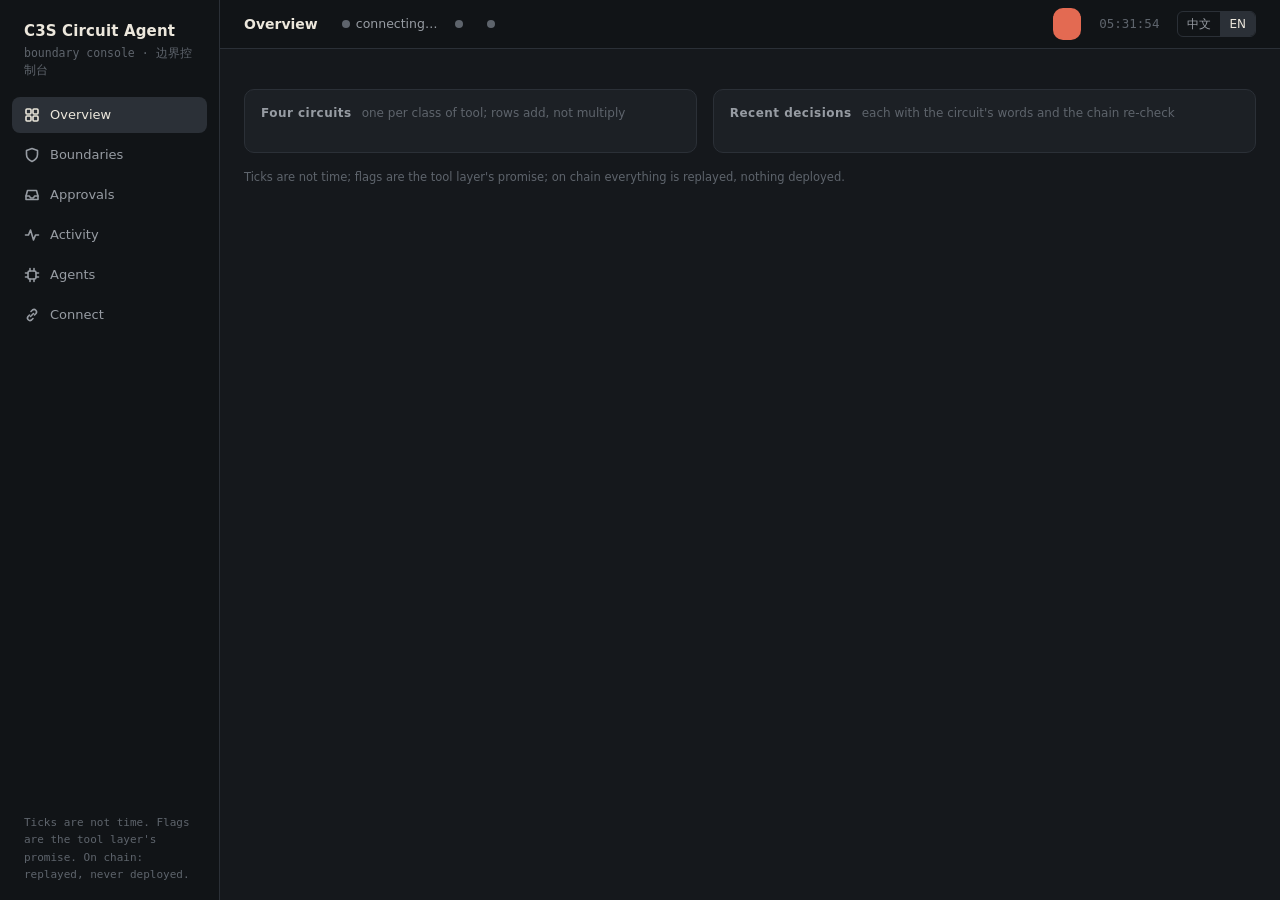
==== console/static/index.html @ 6ffa50cb "Connect: ask what you use, then show one way in and the tools behind it The Connect view opened on t" ====
<!doctype html>
<html lang="zh-CN">
<meta charset="utf-8">
<title>C3S Circuit Agent · boundary console</title>
<meta name="viewport" content="width=device-width, initial-scale=1">
<style>
  :root { --bg: #15181C; --nav: #111417; --panel: #1C2025; --panel2: #202529; --line: #2B3037; --text: #ECE7DC; --dim: #979CA3;
          --faint: #5E646C; --ok: #46C878; --bad: #E36A52; --amber: #F2A541; --blue: #6FA8DC; --agent: #6FA8DC; --tool: #F2A541;
          --mono: ui-monospace, SFMono-Regular, Menlo, Consolas, monospace; }
  * { box-sizing: border-box; }
  [hidden] { display: none !important; }  /* a display: rule of ours must not outvote hidden */
  html { color-scheme: dark; }
  body { margin: 0; background: var(--bg); color: var(--dim); font: 14px/1.5 system-ui, -apple-system, "PingFang SC", "Noto Sans CJK SC", sans-serif; overflow-x: hidden; }
  a { color: var(--blue); text-decoration: none; }
  code, .mono { font-family: var(--mono); font-size: 12.5px; }
  .num { font-family: var(--mono); color: var(--text); font-variant-numeric: tabular-nums; }
  .muted { color: var(--faint); } .ok { color: var(--ok); } .bad { color: var(--bad); } .amber { color: var(--amber); }
  .c-agent { color: var(--agent); } .c-tool { color: var(--tool); }
  button { font: inherit; cursor: pointer; }
  button:disabled { opacity: .5; cursor: not-allowed; }
  input, select { background: #14171a; border: 1px solid var(--line); color: var(--text); padding: 6px 8px; font: inherit; font-size: 13px; border-radius: 6px; min-width: 0; }
  input[type=number] { font-family: var(--mono); }
  input:focus, select:focus { outline: 1px solid var(--amber); border-color: var(--amber); }

  /* shell */
  .shell { display: grid; grid-template-columns: 220px minmax(0, 1fr); min-height: 100vh; }
  nav { background: var(--nav); border-right: 1px solid var(--line); display: flex; flex-direction: column; gap: 4px; padding: 16px 12px; position: sticky; top: 0; height: 100vh; }
  .brand { padding: 4px 12px 14px; }
  .brand b { display: block; color: var(--text); font-weight: 600; font-size: 15px; letter-spacing: .01em; }
  .brand small { display: block; font-family: var(--mono); color: var(--faint); font-size: 11.5px; margin-top: 2px; }
  .nav-item { display: flex; align-items: center; gap: 10px; height: 36px; padding: 0 12px; border-radius: 8px; color: var(--dim); font-size: 13px; background: none; border: 0; text-align: left; width: 100%; }
  .nav-item:hover { color: var(--text); }
  .nav-item.on { background: var(--line); color: var(--text); }
  .nav-item svg { width: 16px; height: 16px; stroke: currentColor; fill: none; stroke-width: 1.6; stroke-linecap: round; stroke-linejoin: round; flex: none; }
  .nav-item .cnt { margin-left: auto; font-family: var(--mono); font-size: 11px; background: rgba(242,165,65,.14); color: var(--amber); border-radius: 4px; padding: 0 6px; }
  .nav-item .cnt:empty { display: none; }
  .nav-foot { margin-top: auto; padding: 0 12px; font-family: var(--mono); color: var(--faint); font-size: 11px; line-height: 1.6; }
  .page { min-width: 0; display: flex; flex-direction: column; }
  header { position: sticky; top: 0; z-index: 2; background: var(--nav); border-bottom: 1px solid var(--line); }
  .bar { min-height: 48px; display: flex; flex-wrap: wrap; align-items: center; gap: 6px 18px; padding: 8px 24px; font-size: 12.5px; }
  .bar h1 { margin: 0; font-size: 14px; font-weight: 600; color: var(--text); }
  .bar h1 small { color: var(--faint); font-weight: 400; margin-left: 6px; font-size: 12.5px; }
  .dot { display: inline-block; width: 8px; height: 8px; border-radius: 50%; background: var(--faint); margin-right: 6px; }
  .dot.ok { background: var(--ok); box-shadow: 0 0 6px rgba(70,200,120,.5); } .dot.bad { background: var(--bad); } .dot.amber { background: var(--amber); }
  .spacer { flex: 1; }
  .lang { display: inline-flex; border: 1px solid var(--line); border-radius: 6px; overflow: hidden; }
  .lang button { background: none; border: 0; color: var(--dim); padding: 3px 9px; font-size: 12px; }
  .lang button.on { background: var(--line); color: var(--text); }
  main { padding: 24px; display: grid; gap: 16px; align-content: start; }
  section[data-view] { display: none; }
  section[data-view].on { display: grid; gap: 16px; }
  .foot { font-size: 11.5px; color: var(--faint); }

  /* cards */
  .card { background: var(--panel); border: 1px solid var(--line); border-radius: 10px; padding: 14px 16px; min-width: 0; display: flex; flex-direction: column; gap: 8px; }
  .card.warn { border-color: rgba(242,165,65,.45); }
  .h2 { margin: 0; font-size: 12px; letter-spacing: .04em; color: var(--dim); font-weight: 600; display: flex; flex-wrap: wrap; gap: 4px 10px; align-items: baseline; }
  .h2 .sub { font-weight: 400; color: var(--faint); font-size: 12px; letter-spacing: 0; }
  .h2 .right { margin-left: auto; }
  .grid4 { display: grid; grid-template-columns: repeat(auto-fit, minmax(200px, 1fr)); gap: 16px; }
  .grid2 { display: grid; grid-template-columns: repeat(2, minmax(0, 1fr)); gap: 16px; }
  .grid3 { display: grid; grid-template-columns: repeat(3, minmax(0, 1fr)); gap: 16px; }
  .split { display: grid; grid-template-columns: 5fr 6fr; gap: 16px; }
  .split.b { grid-template-columns: 3fr 2fr; }
  .split.a { grid-template-columns: minmax(0, 1fr) 320px; align-items: start; }
  @media (max-width: 1000px) { .split, .split.b, .split.a, .grid3, .grid2 { grid-template-columns: 1fr; } }
  .stat .k { font-size: 11px; color: var(--faint); letter-spacing: .04em; }
  .stat .v { font-family: var(--mono); font-size: 22px; color: var(--text); line-height: 1.2; }
  .stat .v small { font-size: 13px; color: var(--dim); font-family: inherit; }
  .stat .d { font-size: 12.5px; color: var(--dim); overflow-wrap: anywhere; }
  .mini { background: var(--panel2); border: 1px solid var(--line); border-radius: 8px; padding: 10px 12px; display: flex; flex-direction: column; gap: 4px; min-width: 0; }
  .mini .nm { display: flex; gap: 8px; align-items: baseline; } .mini .nm b { color: var(--text); font-weight: 600; } .mini .nm span { color: var(--faint); font-size: 12px; }
  .mini .rl { font-size: 12px; color: var(--dim); overflow-wrap: anywhere; }
  .mini .ct { font-family: var(--mono); color: var(--text); margin-top: auto; font-size: 12.5px; }
  .mini .st { font-size: 12px; }
  .mini button { align-self: flex-start; }
  .chip { font-family: var(--mono); font-size: 11px; padding: 1px 7px; border-radius: 4px; background: rgba(151,156,163,.14); color: var(--dim); white-space: nowrap; }
  .chip.spend { color: var(--amber); } .chip.halt { color: var(--bad); }
  .badge { display: inline-block; font-family: var(--mono); font-size: 10.5px; letter-spacing: .04em; padding: 1px 6px; border-radius: 4px; border: 1px solid transparent; white-space: nowrap; vertical-align: 1px; }
  .badge.cost { color: var(--agent); border-color: rgba(111,168,220,.45); background: rgba(111,168,220,.08); }
  .badge.boundary { color: var(--tool); border-color: rgba(242,165,65,.45); background: rgba(242,165,65,.08); }
  .badge.count { color: var(--tool); border-color: rgba(242,165,65,.45); background: rgba(242,165,65,.08); }
  .pre { background: none; border: 1px solid var(--line); color: var(--dim); border-radius: 6px; padding: 4px 9px; font-size: 12px; }
  .pre:hover { color: var(--text); border-color: var(--faint); }
  .pre.tool { border-color: rgba(242,165,65,.5); color: var(--tool); }
  .pre.on { background: var(--line); color: var(--text); }
  .go { border: 0; border-radius: 8px; padding: 7px 16px; font-weight: 600; color: #121417; background: var(--text); }
  .go.tool { background: var(--tool); } .go.agent { background: var(--agent); }
  .danger { border-radius: 8px; padding: 6px 14px; font-weight: 500; color: var(--bad); border: 1px solid rgba(227,106,82,.5); background: none; }
  .link { background: none; border: 0; color: var(--faint); font-size: 12px; padding: 0; text-decoration: underline dotted; }
  .tabs { display: flex; flex-wrap: wrap; gap: 6px; align-items: center; }
  .tab { padding: 6px 12px; border-radius: 6px; font-size: 13px; color: var(--dim); font-family: var(--mono); background: none; border: 0; }
  .tab.on { background: var(--line); color: var(--text); } .tab.halt { color: var(--amber); }
  .msg { font-size: 13px; padding: 8px 10px; border-radius: 6px; background: var(--panel2); border: 1px solid var(--line); overflow-wrap: anywhere; }
  .msg:empty { display: none; }
  .note { font-size: 12px; color: var(--faint); overflow-wrap: anywhere; }
  .note b, .lead b { color: var(--text); font-weight: 500; }
  .lead { font-size: 12.5px; color: var(--dim); margin: 0; }

  /* rule editor */
  .rules { display: grid; gap: 7px; }
  .rule { display: grid; grid-template-columns: 72px 1fr; gap: 6px 12px; align-items: start; padding: 7px 10px; background: var(--panel2); border: 1px solid var(--line); border-radius: 8px; }
  .rule input[type=number] { width: 100%; text-align: center; padding: 5px 6px; }
  .rule .tog { display: flex; justify-content: center; padding-top: 4px; }
  .rule .tog input { width: 16px; height: 16px; margin: 0; accent-color: var(--tool); }
  .rule .name { color: var(--text); font-size: 13px; font-weight: 500; display: flex; flex-wrap: wrap; gap: 4px 8px; align-items: baseline; }
  .rule .name code { color: var(--faint); font-size: 11.5px; }
  .rule .hint { font-size: 12px; color: var(--faint); line-height: 1.4; }
  .rule .hint code { font-size: 11.5px; }
  .rule .hint.cost code { color: var(--agent); } .rule .hint.boundary code { color: var(--tool); }
  .rules[data-off] .rule { opacity: .4; }
  .denyall { display: flex; gap: 8px; align-items: center; padding: 8px 10px; border: 1px solid rgba(227,106,82,.45); border-radius: 8px; font-size: 13px; color: var(--text); }
  .denyall input { width: 16px; height: 16px; margin: 0; accent-color: var(--bad); }
  .denyall small { color: var(--faint); font-size: 12px; }
  .actions { display: flex; flex-wrap: wrap; gap: 8px 12px; align-items: center; }
  .domain { font-size: 12px; color: var(--faint); } .domain.warn { color: var(--amber); }

  /* evidence */
  .words { margin: 0; padding: 0; list-style: none; display: grid; gap: 4px; }
  .words li { display: grid; grid-template-columns: 14px 1fr; gap: 6px; font-size: 13px; color: var(--text); }
  .words li::before { content: "·"; color: var(--faint); }
  .words li .en { display: block; font-size: 11.5px; color: var(--faint); font-family: var(--mono); }
  .inputs { font-size: 12px; color: var(--faint); overflow-wrap: anywhere; }
  .inputs code { color: var(--dim); }
  .sw { display: inline-block; width: 8px; height: 8px; border-radius: 2px; vertical-align: -1px; margin: 0 4px 0 6px; }
  .verdict-row { display: grid; grid-template-columns: 22px 1fr; gap: 8px; padding: 8px 10px; border-radius: 8px; background: var(--panel2); border: 1px solid var(--line); border-left-width: 3px; }
  .verdict-row.ok { border-left-color: var(--ok); } .verdict-row.bad { border-left-color: var(--bad); } .verdict-row.dim { border-left-color: var(--faint); }
  .verdict-row .mark { font-family: var(--mono); font-weight: 700; font-size: 15px; line-height: 1.3; }
  .verdict-row.ok .mark { color: var(--ok); } .verdict-row.bad .mark { color: var(--bad); } .verdict-row.dim .mark { color: var(--faint); }
  .verdict-row .head { color: var(--text); font-weight: 500; font-size: 13px; }
  .verdict-row .body { font-size: 12.5px; color: var(--dim); margin-top: 2px; }
  .verdict-row .body b { color: var(--text); font-weight: 500; font-family: var(--mono); font-size: 12px; }
  .tiles { display: grid; grid-template-columns: repeat(auto-fit, minmax(88px, 1fr)); gap: 8px; }
  .tile { background: var(--panel2); border: 1px solid var(--line); border-radius: 8px; padding: 8px 10px; min-width: 0; }
  .tile .k { font-size: 11px; color: var(--faint); letter-spacing: .04em; }
  .tile .v { font-family: var(--mono); font-size: 17px; color: var(--text); line-height: 1.3; margin-top: 2px; white-space: nowrap; }
  .tile .v small { font-size: 11.5px; color: var(--dim); margin-left: 3px; }
  details { font-size: 12px; color: var(--faint); } summary { cursor: pointer; }
  pre { margin: 0; padding: 10px 12px; background: var(--nav); border: 1px solid var(--line); border-radius: 6px; font-family: var(--mono); font-size: 11.5px; line-height: 1.5; color: var(--text); white-space: pre-wrap; overflow-wrap: anywhere; }
  pre .c { color: var(--faint); } pre .t { color: var(--tool); }

  /* approvals */
  .pend { background: var(--panel2); border: 1px solid var(--line); border-left: 3px solid var(--tool); border-radius: 8px; padding: 12px 14px; display: grid; grid-template-columns: minmax(0, 1fr) auto; gap: 12px; align-items: start; }
  .pend.wait { border-left-color: var(--faint); }
  .pend .who { display: flex; flex-wrap: wrap; gap: 4px 10px; align-items: baseline; } .pend .who b { color: var(--text); font-weight: 600; overflow-wrap: anywhere; }
  .pend .call { font-family: var(--mono); color: var(--text); font-size: 12.5px; overflow-wrap: anywhere; }
  .pend .btns { display: flex; flex-direction: column; gap: 8px; min-width: 190px; }
  .pend .btns button { white-space: nowrap; min-height: 44px; }
  .pend .btns .notein { width: 100%; min-height: 44px; }
  @media (max-width: 700px) { .pend { grid-template-columns: 1fr; } .pend .btns { min-width: 0; } }

  /* the effect a person approves on (I-1): what the call would do, before the tool's words */
  .eff { display: grid; gap: 5px; padding: 9px 11px; border-radius: 8px; background: rgba(242,165,65,.06); border: 1px solid rgba(242,165,65,.3); }
  .eff .top { display: flex; flex-wrap: wrap; gap: 6px 8px; align-items: center; }
  .eff .sum { color: var(--text); font-size: 15px; font-weight: 600; line-height: 1.35; overflow-wrap: anywhere; }
  .eff .meta { font-family: var(--mono); font-size: 12px; color: var(--dim); overflow-wrap: anywhere; }
  .eff .meta b { color: var(--text); font-weight: 600; }
  .eff .kv { grid-template-columns: minmax(0, 90px) minmax(0, 1fr); border-top-color: rgba(242,165,65,.2); }
  .kind { font-family: var(--mono); font-size: 11px; letter-spacing: .04em; padding: 2px 8px; border-radius: 999px; border: 1px solid var(--line); background: var(--nav); color: var(--dim); white-space: nowrap; }
  .kind.pay, .kind.delete { color: var(--bad); border-color: rgba(227,106,82,.5); }
  .kind.send, .kind.write, .kind.move { color: var(--tool); border-color: rgba(242,165,65,.5); }
  .kind.read { color: var(--ok); border-color: rgba(70,200,120,.4); }
  .kind.exec { color: var(--agent); border-color: rgba(111,168,220,.5); }
  .rev { font-family: var(--mono); font-size: 11px; padding: 2px 8px; border-radius: 999px; white-space: nowrap; }
  .rev.no { color: var(--bad); background: rgba(227,106,82,.14); }
  .rev.yes { color: var(--ok); background: rgba(70,200,120,.12); }
  .rev.unk { color: var(--faint); background: rgba(151,156,163,.12); }
  .code { font-family: var(--mono); font-size: 19px; letter-spacing: .12em; color: var(--tool); background: rgba(242,165,65,.12); border: 1px solid rgba(242,165,65,.45); border-radius: 7px; padding: 0 9px; }
  .codeline { display: inline-flex; gap: 7px; align-items: center; font-size: 12px; color: var(--faint); }

  /* the big red button, and the deliberate way back */
  .stopbtn { border: 0; border-radius: 10px; background: var(--bad); color: #190E0B; font-weight: 700; font-size: 15px; min-height: 44px; padding: 9px 18px; }
  .stopbtn:disabled { background: rgba(227,106,82,.18); color: var(--bad); border: 1px solid rgba(227,106,82,.5); opacity: 1; cursor: default; }
  .bar .stopbtn { min-height: 32px; padding: 4px 14px; font-size: 13px; }
  .stopbanner { border: 1px solid rgba(227,106,82,.5); background: rgba(227,106,82,.1); border-radius: 8px; padding: 10px 12px; font-size: 13px; color: var(--text); }
  .drill { font-size: 12.5px; color: var(--dim); background: var(--panel2); border: 1px dashed var(--faint); border-radius: 8px; padding: 9px 11px; overflow-wrap: anywhere; }
  .drill:empty { display: none; }
  .resume { display: grid; gap: 8px; border-top: 1px solid var(--line); padding-top: 10px; }
  .resume .row { display: flex; flex-wrap: wrap; gap: 8px; align-items: center; }
  .resume input { flex: 1 1 150px; min-height: 44px; font-size: 16px; }
  .resume button { min-height: 44px; }
  .stopdock { display: none; }
  .why { margin: 3px 0 0; padding: 0; list-style: none; display: grid; gap: 2px; }
  .why li { font-family: var(--mono); font-size: 12px; color: var(--text); display: grid; grid-template-columns: 12px 1fr; gap: 4px; overflow-wrap: anywhere; }
  .why li::before { content: "↳"; color: var(--faint); }
  .togl { display: flex; align-items: center; justify-content: space-between; gap: 10px; padding: 8px 10px; background: var(--panel2); border: 1px solid var(--line); border-radius: 8px; font-size: 12.5px; }
  .togl.dis { opacity: .4; border-style: dashed; }
  .togl .lbl b { color: var(--text); font-weight: 500; font-family: var(--mono); font-size: 12.5px; display: block; }
  .togl .lbl small { color: var(--faint); font-size: 11.5px; }
  .togl button { white-space: nowrap; }
  .handled { display: grid; gap: 6px; }

  /* log */
  .log { display: grid; gap: 6px; }
  .e { display: grid; grid-template-columns: 62px 1fr; gap: 10px; padding: 8px 10px; background: var(--panel2); border: 1px solid var(--line); border-left-width: 3px; border-radius: 6px; font-size: 13px; min-width: 0; }
  .e.ok { border-left-color: var(--ok); } .e.no { border-left-color: var(--faint); } .e.tool { border-left-color: var(--tool); } .e.policy { border-left-color: var(--agent); } .e.err { border-left-color: var(--bad); }
  .e .t { font-family: var(--mono); font-size: 12px; color: var(--faint); padding-top: 2px; }
  .e .h { display: flex; flex-wrap: wrap; gap: 4px 10px; align-items: baseline; min-width: 0; }
  .e .h .agent { color: var(--text); font-weight: 600; overflow-wrap: anywhere; }
  .e .h .bits { font-family: var(--mono); font-size: 12px; color: var(--dim); overflow-wrap: anywhere; } .e .h .bits .t1 { color: var(--tool); }
  .e .h .chain { margin-left: auto; font-family: var(--mono); font-size: 12px; white-space: nowrap; }
  .e .verdict { font-family: var(--mono); font-size: 11.5px; font-weight: 700; letter-spacing: .06em; padding: 1px 7px; border-radius: 4px; }
  .e.ok .verdict { background: rgba(70,200,120,.14); color: var(--ok); } .e.no .verdict { background: rgba(151,156,163,.14); color: var(--dim); }
  .e.tool .verdict { background: rgba(242,165,65,.14); color: var(--tool); } .e.policy .verdict { background: rgba(111,168,220,.14); color: var(--agent); } .e.err .verdict { background: rgba(227,106,82,.14); color: var(--bad); }
  .e .d { color: var(--dim); margin-top: 2px; font-size: 12.5px; overflow-wrap: anywhere; } .e .d b { color: var(--text); font-weight: 500; }
  .e .reason { color: var(--faint); font-style: italic; overflow-wrap: anywhere; }
  @media (max-width: 480px) { .e { grid-template-columns: 1fr; gap: 2px; } }
  .tester { display: flex; flex-wrap: wrap; gap: 8px; align-items: center; font-size: 12.5px; }
  .tester input[type=text] { width: 180px; max-width: 100%; }
  .tester label { display: flex; gap: 6px; align-items: center; }
  .tester label input[type=checkbox] { accent-color: var(--agent); }

  /* tables */
  .wrap { overflow-x: auto; }
  table { width: 100%; border-collapse: collapse; font-size: 13px; }
  th { text-align: left; color: var(--faint); font-weight: 500; padding: 4px 10px 6px 0; border-bottom: 1px solid var(--line); white-space: nowrap; font-size: 12px; }
  td { padding: 6px 10px 6px 0; color: var(--text); vertical-align: top; }
  td.name { overflow-wrap: anywhere; max-width: 22ch; } td.num { white-space: nowrap; font-family: var(--mono); font-size: 12.5px; }
  tr + tr td { border-top: 1px solid #23282e; }
  .kv { display: grid; grid-template-columns: 110px minmax(0, 1fr); gap: 10px; font-size: 12.5px; padding: 6px 0; border-top: 1px solid #23282e; }
  .kv b { color: var(--text); font-weight: 500; } .kv .free { color: var(--ok); } .kv .gate { color: var(--tool); }
  .step { display: grid; grid-template-columns: 22px 1fr; gap: 10px; font-size: 12.5px; }
  .step .n { font-family: var(--mono); color: var(--faint); } .step b { color: var(--text); font-weight: 500; }

  @media (max-width: 900px) {
    .shell { grid-template-columns: 1fr; }
    nav { position: static; height: auto; flex-direction: row; flex-wrap: wrap; align-items: center; gap: 4px; padding: 10px 12px; border-right: 0; border-bottom: 1px solid var(--line); }
    .brand { padding: 0 8px 0 4px; width: 100%; } .brand small { display: none; }
    .nav-item { width: auto; height: 32px; padding: 0 10px; } .nav-item span.lab { display: none; }
    .nav-foot { display: none; }
    main, .bar { padding-left: 16px; padding-right: 16px; }
  }
  /* a real phone: 390x844 (iOS Safari) and 360x800 (Android Chrome). Every tap target is
     at least 44 px, text inputs are 16 px so Safari does not zoom (a zoom would also
     change scrollWidth), and the stop button sits where a thumb already is — the bottom
     of the screen — instead of in a top bar nobody can reach one-handed. */
  @media (max-width: 600px) {
    .bar .stopbtn { display: none; }
    .stopdock { display: block; position: fixed; left: 0; right: 0; bottom: 0; z-index: 6; background: var(--nav);
                border-top: 1px solid var(--line); padding: 8px 12px calc(8px + env(safe-area-inset-bottom)); }
    .stopdock .stopbtn { width: 100%; min-height: 50px; font-size: 16px; }
    main { padding-bottom: 86px; }
    .pend .btns button, .pend .btns .notein { width: 100%; font-size: 16px; }
    .pend .btns { flex-direction: column; }
    input, select { font-size: 16px; min-height: 44px; }
    /* every target a thumb has to hit on this screen, not only the big ones */
    .nav-item, .pre, .link, .danger, .go, .tab { min-height: 44px; }
    .lang button { min-height: 44px; padding: 0 14px; }
    .togl { padding: 8px 10px; }
    .tester input[type=text] { width: 100%; }
    .code { font-size: 22px; }
  }
</style>

<div class="shell">
<nav id="nav">
  <div class="brand"><b>C3S Circuit Agent</b><small>boundary console · 边界控制台</small></div>
  <button class="nav-item" data-view="overview"><svg viewBox="0 0 16 16"><rect x="2" y="2" width="5" height="5" rx="1"></rect><rect x="9" y="2" width="5" height="5" rx="1"></rect><rect x="2" y="9" width="5" height="5" rx="1"></rect><rect x="9" y="9" width="5" height="5" rx="1"></rect></svg><span class="lab" data-i18n="nav.overview"></span></button>
  <button class="nav-item" data-view="boundaries"><svg viewBox="0 0 16 16"><path d="M8 1.5 13.5 3.5v4c0 3.2-2.3 5.6-5.5 7-3.2-1.4-5.5-3.8-5.5-7v-4z"></path></svg><span class="lab" data-i18n="nav.boundaries"></span></button>
  <button class="nav-item" data-view="approvals"><svg viewBox="0 0 16 16"><path d="M2 9h3.5l1 2h3l1-2H14"></path><path d="M3.5 3.5h9L14 9v3.5H2V9z"></path></svg><span class="lab" data-i18n="nav.approvals"></span><span class="cnt" id="nav-pending"></span></button>
  <button class="nav-item" data-view="activity"><svg viewBox="0 0 16 16"><path d="M1.5 8h3l2-5 3 10 2-5h3"></path></svg><span class="lab" data-i18n="nav.activity"></span></button>
  <button class="nav-item" data-view="agents"><svg viewBox="0 0 16 16"><rect x="4" y="4" width="8" height="8" rx="1.5"></rect><path d="M6 1.5v2.5M10 1.5v2.5M6 12v2.5M10 12v2.5M1.5 6h2.5M1.5 10h2.5M12 6h2.5M12 10h2.5"></path></svg><span class="lab" data-i18n="nav.agents"></span></button>
  <button class="nav-item" data-view="connect"><svg viewBox="0 0 16 16"><path d="M6.5 9.5 9.5 6.5"></path><path d="M7 4.5 8.5 3a2.5 2.5 0 0 1 3.5 3.5L10.5 8"></path><path d="M9 11.5 7.5 13a2.5 2.5 0 0 1-3.5-3.5L5.5 8"></path></svg><span class="lab" data-i18n="nav.connect"></span></button>
  <div class="nav-foot" data-i18n="nav.foot"></div>
</nav>

<div class="page">
<header><div class="bar">
  <h1><span id="title"></span><small id="subtitle"></small></h1>
  <span><i class="dot" id="svc-dot"></i><span id="svc"></span></span>
  <span><i class="dot" id="chain-dot"></i><span id="chain"></span></span>
  <span><i class="dot" id="models-dot"></i><span id="models"></span></span>
  <span class="spacer"></span>
  <button class="stopbtn" id="stop-all" type="button"></button>
  <span class="mono muted" id="clock"></span>
  <span class="lang"><button data-lang="zh">中文</button><button data-lang="en">EN</button></span>
</div></header>

<main>
<!-- ===== Overview ===== -->
<section data-view="overview">
  <div class="grid4" id="ov-stats"></div>
  <div class="split">
    <div class="card"><div class="h2"><span data-i18n="ov.circuits"></span><span class="sub" data-i18n="ov.circuits.sub"></span></div><div class="grid2" id="ov-classes"></div><div class="note" id="ov-halt"></div></div>
    <div class="card"><div class="h2"><span data-i18n="ov.recent"></span><span class="sub" data-i18n="ov.recent.sub"></span></div><div class="log" id="ov-recent"></div></div>
  </div>
  <div class="foot" data-i18n="honest.line"></div>
</section>

<!-- ===== Boundaries ===== -->
<section data-view="boundaries">
  <div class="tabs" id="b-tabs"></div>
  <div class="split b">
    <form class="card" id="rules" autocomplete="off">
      <div class="h2"><span data-i18n="b.blocks"></span><span class="sub" data-i18n="b.blocks.sub"></span></div>
      <div class="tabs" id="b-templates"><span class="muted" style="font-size:12px" data-i18n="b.templates"></span></div>
      <div class="denyall" id="denyall-row"><input type="checkbox" id="r-denyall"><span><span data-i18n="b.denyall"></span> <small data-i18n="b.denyall.hint"></small></span></div>
      <div class="rules" id="rule-list">
        <div class="rule"><input id="r-gap" type="number" min="0" max="255" step="1" required><div><div class="name"><span data-i18n="r.gap"></span><code>min_gap_ticks</code><span class="badge count" data-i18n="bd.count"></span></div><div class="hint count" data-i18n="r.gap.hint"></div></div></div>
        <div class="rule"><input id="r-commit" type="number" min="0" max="255" step="1" required><div><div class="name"><span data-i18n="r.commit"></span><code>commit_ticks</code><span class="badge cost" data-i18n="bd.cost"></span></div><div class="hint cost" data-i18n="r.commit.hint"></div></div></div>
        <div class="rule"><div class="tog"><input id="r-blocked" type="checkbox"></div><div><div class="name"><span data-i18n="r.blocked"></span><code>forbid_when_blocked</code><span class="badge boundary" data-i18n="bd.boundary"></span></div><div class="hint boundary" data-i18n="r.blocked.hint"></div></div></div>
        <div class="rule"><input id="r-max" type="number" min="0" max="255" step="1" required><div><div class="name"><span data-i18n="r.max"></span><code>max_grants</code><span class="badge count" data-i18n="bd.count"></span></div><div class="hint count" data-i18n="r.max.hint"></div></div></div>
        <div class="rule"><input id="r-confirm" type="number" min="0" max="255" step="1" required><div><div class="name"><span data-i18n="r.confirm"></span><code>confirm_window_ticks</code><span class="badge boundary" data-i18n="bd.boundary"></span></div><div class="hint boundary" data-i18n="r.confirm.hint"></div></div></div>
        <div class="rule"><div class="tog"><input id="r-sticky" type="checkbox"></div><div><div class="name"><span data-i18n="r.sticky"></span><code>sticky_block</code><span class="badge boundary" data-i18n="bd.boundary"></span></div><div class="hint boundary" data-i18n="r.sticky.hint"></div></div></div>
        <div class="rule"><input id="r-heartbeat" type="number" min="0" max="255" step="1" required><div><div class="name"><span data-i18n="r.heartbeat"></span><code>heartbeat_ticks</code><span class="badge boundary" data-i18n="bd.boundary"></span></div><div class="hint boundary" data-i18n="r.heartbeat.hint"></div></div></div>
        <div class="rule"><div class="tog"><input id="r-irrev" type="checkbox"></div><div><div class="name"><span data-i18n="r.irrev"></span><code>confirm_per_irreversible</code><span class="badge boundary" data-i18n="bd.boundary"></span></div><div class="hint boundary" data-i18n="r.irrev.hint"></div></div></div>
        <div class="rule"><input id="r-trip" type="number" min="0" max="255" step="1" required><div><div class="name"><span data-i18n="r.trip"></span><code>trip_after_failures</code><span class="badge boundary" data-i18n="bd.boundary"></span></div><div class="hint boundary" data-i18n="r.trip.hint"></div></div></div>
        <div class="rule"><div class="tog"><input id="r-twokey" type="checkbox"></div><div><div class="name"><span data-i18n="r.twokey"></span><code>two_key</code><span class="badge boundary" data-i18n="bd.boundary"></span></div><div class="hint boundary" data-i18n="r.twokey.hint"></div></div></div>
      </div>
      <div class="domain" id="domain"></div>
      <div class="actions">
        <button class="go" type="submit" id="install" data-i18n="b.install"></button>
        <span class="note" id="install-note"></span>
        <span class="spacer"></span>
        <button class="link" type="button" id="r-reload" data-i18n="b.reload"></button>
        <button class="link" type="button" id="r-remove" data-i18n="b.remove"></button>
      </div>
      <div class="msg" id="install-msg"></div>
    </form>
    <div class="card" id="evidence">
      <div class="h2"><span data-i18n="ev.title"></span><span class="sub" data-i18n="ev.sub"></span></div>
      <div id="ev-body"></div>
      <div class="note" data-i18n="ev.cross"></div>
    </div>
  </div>
</section>

<!-- ===== Approvals ===== -->
<section data-view="approvals">
  <p class="lead" id="ap-lead"></p>
  <div class="split a">
    <div style="display:grid;gap:16px;min-width:0">
      <div class="card warn">
        <div class="h2"><span data-i18n="ap.stop.title"></span><span class="sub" data-i18n="ap.stop.sub"></span></div>
        <div class="stopbanner" id="ap-stop-banner" hidden></div>
        <div class="actions">
          <button class="stopbtn" id="stop-big" type="button"></button>
          <button class="pre" id="stop-drill" type="button" data-i18n="ap.drill"></button>
        </div>
        <div class="drill" id="ap-drill"></div>
        <div class="resume" id="ap-resume" hidden>
          <div class="note" id="ap-resume-hint"></div>
          <div class="row">
            <button class="pre" id="resume-open" type="button" data-i18n="ap.resume.open"></button>
            <input type="text" id="resume-word" autocomplete="off" spellcheck="false" maxlength="24" hidden>
            <button class="danger" id="resume-go" type="button" disabled hidden data-i18n="ap.resume.go"></button>
          </div>
        </div>
        <div class="msg" id="ap-stop-msg"></div>
      </div>
      <div class="card"><div class="h2"><span data-i18n="ap.pending"></span><span class="sub" id="ap-pending-sub"></span></div><div id="ap-list" style="display:grid;gap:10px"></div></div>
      <div class="card"><div class="h2"><span data-i18n="ap.handled"></span></div><div class="handled" id="ap-handled"></div></div>
    </div>
    <div class="card">
      <div class="h2"><span data-i18n="ap.switches"></span><span class="sub" data-i18n="ap.switches.sub"></span></div>
      <select id="ap-agent"></select>
      <div id="ap-toggles" style="display:grid;gap:8px"></div>
      <div class="note" data-i18n="ap.grey"></div>
      <div class="note" style="border-top:1px solid var(--line);padding-top:10px" data-i18n="ap.cardputer"></div>
      <div class="msg" id="ap-msg"></div>
    </div>
  </div>
</section>

<!-- ===== Activity ===== -->
<section data-view="activity">
  <div class="card">
    <div class="h2"><span data-i18n="ac.tester"></span><span class="sub" data-i18n="ac.tester.sub"></span></div>
    <form class="tester" id="req">
      <input type="text" id="agent" value="console" maxlength="40" placeholder="agent">
      <select id="req-class"></select>
      <label><input id="intent" type="checkbox" checked><span data-i18n="ac.intent"></span></label>
      <input type="text" id="reason" maxlength="160" style="width:220px" placeholder="reason">
      <button class="go agent" type="submit" id="send" data-i18n="ac.send"></button>
    </form>
    <div class="msg" id="last"></div>
  </div>
  <div class="card">
    <div class="h2"><span data-i18n="ac.log"></span><span class="sub" id="ac-sub"></span></div>
    <div class="tabs" id="ac-filters"></div>
    <div class="log" id="ac-log"></div>
  </div>
</section>

<!-- ===== Agents ===== -->
<section data-view="agents">
  <div class="card"><div class="h2"><span data-i18n="ag.title"></span><span class="sub" data-i18n="ag.sub"></span></div><div class="wrap"><table id="agents"><tbody></tbody></table></div></div>
</section>

<!-- ===== Connect ===== -->
<section data-view="connect">
  <!-- W2: the first screen is a question — what do you use? — and then one way in. -->
  <style>
    .picks { display: grid; grid-template-columns: repeat(auto-fit, minmax(210px, 1fr)); gap: 10px; }
    .pick { display: grid; gap: 3px; text-align: left; padding: 11px 13px; border-radius: 9px; border: 1px solid var(--line);
            background: var(--panel2); color: var(--dim); min-height: 44px; }
    .pick:hover { border-color: var(--faint); color: var(--text); }
    .pick.on { border-color: var(--tool); background: rgba(242,165,65,.08); }
    .pick b { color: var(--text); font-weight: 600; font-size: 13.5px; }
    .pick small { font-size: 12px; color: var(--faint); line-height: 1.4; }
    .pick.on small { color: var(--dim); }
    .cnrow { display: flex; flex-wrap: wrap; gap: 8px 12px; align-items: center; font-size: 12.5px; }
    .cnrow label { display: flex; gap: 6px; align-items: center; color: var(--faint); }
    .cnrow input[type=text] { width: 190px; max-width: 100%; }
    #cn-tools td { vertical-align: middle; }
    #cn-tools select { padding: 3px 6px; }
    #cn-tools input[type=checkbox] { width: 17px; height: 17px; margin: 0; accent-color: var(--tool); }
    #cn-tools .src { font-size: 11.5px; }
    #cn-tools .locked { color: var(--faint); font-size: 11.5px; }
    .srcpat { font-family: var(--mono); font-size: 11.5px; color: var(--faint); overflow-wrap: anywhere; }
    @media (max-width: 600px) { .cnrow input[type=text] { width: 100%; } }
  </style>
  <div class="card">
    <div class="h2"><span data-i18n="cn.pick"></span><span class="sub" data-i18n="cn.pick.sub"></span></div>
    <div class="picks">
      <button class="pick" type="button" data-pick="claude"><b>Claude Code</b><small data-i18n="cn.pick.claude"></small></button>
      <button class="pick" type="button" data-pick="mcp"><b data-i18n="cn.pick.mcp.t"></b><small data-i18n="cn.pick.mcp"></small></button>
      <button class="pick" type="button" data-pick="bnb"><b>BNBAgent SDK</b><small data-i18n="cn.pick.bnb"></small></button>
    </div>
    <div class="note" data-i18n="cn.pick.note"></div>
  </div>

  <div class="card" id="cn-panel-claude" hidden>
    <div class="h2"><span data-i18n="cn.cc.title"></span><span class="sub" id="cn-cc-file"></span><button class="pre right" type="button" data-copy="cn-cc-block" data-i18n="cn.copy"></button></div>
    <div class="cnrow"><label data-i18n="cn.cc.agent"></label><input type="text" id="cn-cc-agent" value="claude-code:mine" spellcheck="false"><span class="note" data-i18n="cn.cc.agent.note"></span></div>
    <pre id="cn-cc-block"></pre>
    <div class="actions">
      <button class="pre" type="button" id="cn-cc-write" hidden data-i18n="cn.cc.write"></button>
      <span class="note" id="cn-cc-msg"></span>
    </div>
    <pre id="cn-cc-diff" hidden></pre>
    <div class="actions" id="cn-cc-confirm" hidden>
      <button class="go tool" type="button" id="cn-cc-go" data-i18n="cn.cc.go"></button>
      <button class="link" type="button" id="cn-cc-cancel" data-i18n="cn.cc.cancel"></button>
    </div>
    <div class="note" data-i18n="cn.cc.note2"></div>
  </div>

  <div class="card" id="cn-panel-mcp" hidden>
    <div class="h2"><span data-i18n="cn.mcp.title"></span><span class="sub" data-i18n="cn.mcp.sub"></span><button class="pre right" type="button" data-copy="cn-mcp-block" data-i18n="cn.copy"></button></div>
    <div class="cnrow">
      <label data-i18n="cn.mcp.name"></label><input type="text" id="cn-mcp-name" value="filesystem" spellcheck="false">
      <label data-i18n="cn.mcp.cmd"></label><input type="text" id="cn-mcp-cmd" value="npx -y @modelcontextprotocol/server-filesystem /Users/me/projects" spellcheck="false">
      <label data-i18n="cn.mcp.cls"></label><select id="cn-mcp-class"></select>
    </div>
    <pre id="cn-mcp-block"></pre>
    <div class="note" id="cn-mcp-gates"></div>
    <div class="note" data-i18n="cn.mcp.note"></div>
  </div>

  <div class="card" id="cn-panel-bnb" hidden>
    <div class="h2"><span data-i18n="cn.bnb.title"></span><span class="sub" data-i18n="cn.bnb.sub"></span><button class="pre right" type="button" data-copy="cn-bnb-block" data-i18n="cn.copy"></button></div>
    <pre id="cn-bnb-env"></pre>
    <pre id="cn-bnb-block"></pre>
    <div class="note" data-i18n="cn.bnb.note"></div>
  </div>

  <div class="card" id="cn-probe-card" hidden>
    <div class="h2"><span data-i18n="cn.probe.title"></span><span class="sub" data-i18n="cn.probe.sub"></span></div>
    <div class="actions"><button class="go tool" type="button" id="cn-probe" data-i18n="cn.probe.go"></button><span class="note" id="cn-probe-msg"></span></div>
    <div id="cn-probe-out"></div>
    <div class="note" data-i18n="cn.probe.note"></div>
  </div>

  <div class="card">
    <div class="h2"><span data-i18n="tools.title"></span><span class="sub" id="cn-tools-count"></span><button class="pre right" type="button" id="cn-tools-reload" data-i18n="tools.reload"></button></div>
    <p class="lead" id="cn-tools-lead"></p>
    <div class="wrap"><table id="cn-tools">
      <thead><tr><th data-i18n="tools.h.tool"></th><th data-i18n="tools.h.class"></th><th data-i18n="tools.h.irrev"></th><th data-i18n="tools.h.src"></th><th data-i18n="tools.h.seen"></th></tr></thead>
      <tbody></tbody>
    </table></div>
    <div class="actions"><button class="go tool" type="button" id="cn-tools-save" data-i18n="tools.save"></button><span class="note" id="cn-tools-msg"></span></div>
    <div class="note" id="cn-tools-files"></div>
    <div class="note" data-i18n="tools.promise"></div>
  </div>

  <div class="grid3">
    <div class="card"><div class="h2"><span>Telegram</span><span class="sub" data-i18n="cn.tg.sub"></span><button class="pre right" type="button" data-copy="cn-tg" data-i18n="cn.copy"></button></div><pre id="cn-tg"></pre><div class="note" data-i18n="cn.tg.note"></div></div>
  </div>
  <div class="grid2">
    <div class="card"><div class="h2"><span data-i18n="cn.daily"></span><span class="sub" data-i18n="cn.daily.sub"></span></div><div id="cn-daily"></div><div class="note" data-i18n="cn.daily.note"></div></div>
    <div class="card">
      <div class="h2"><span data-i18n="cn.chain"></span><span class="sub">opBNB Testnet 5611 · BSC Testnet 97</span><select id="cn-class" class="right"></select></div>
      <div class="step"><span class="n">1</span><span data-i18n="cn.s1"></span></div>
      <div class="step"><span class="n">2</span><span data-i18n="cn.s2"></span></div>
      <pre id="cn-forge"></pre>
      <div class="step"><span class="n">3</span><span data-i18n="cn.s3"></span></div>
      <div class="note" style="color:var(--text)" data-i18n="cn.noone"></div>
      <div class="note" data-i18n="cn.trust"></div>
      <div class="actions"><button class="pre" type="button" data-copy="cn-forge" data-i18n="cn.copy"></button><span class="note" id="cn-forge-note"></span></div>
      <div class="step"><span class="n">4</span><span data-i18n="cn.s4"></span></div>
      <div class="actions"><button class="pre" type="button" id="cn-manifest-go" data-i18n="cn.manifest.go"></button><button class="pre" type="button" data-copy="cn-manifest" data-i18n="cn.copy"></button><span class="note" id="cn-manifest-note"></span></div>
      <pre id="cn-manifest" hidden></pre>
    </div>
  </div>
  <div class="card"><div class="h2"><span data-i18n="cn.curl"></span></div><pre id="cn-curl"></pre></div>
  <div class="foot" data-i18n="cn.foot"></div>
</section>
</main>
<!-- On a phone the stop is where the thumb already is; on a desktop it is in the top bar. -->
<div class="stopdock"><button class="stopbtn" id="stop-all-2" type="button"></button></div>
</div>
</div>

<script>
"use strict";
const $ = (id) => document.getElementById(id);
const esc = (s) => String(s ?? "").replace(/[&<>"']/g, (c) => ({ "&": "&amp;", "<": "&lt;", ">": "&gt;", '"': "&quot;", "'": "&#39;" }[c]));
const N = (v) => Number(v) || 0;
const VIEWS = ["overview", "boundaries", "approvals", "activity", "agents", "connect"];
const TOOL_CLASSES = ["spend", "message", "exec", "files"], HALT = "halt", ALL_CLASSES = TOOL_CLASSES.concat([HALT]);
const TOOL_BITS = ["blocked", "confirm", "irreversible", "failed", "heartbeat", "confirm_b"];
const AGENT_BITS = ["request", "intent"];

// ---------- text ----------
const T = {
  zh: {
    "nav.overview": "Overview · 总览", "nav.boundaries": "Boundaries · 边界", "nav.approvals": "Approvals · 待确认", "nav.activity": "Activity · 流水", "nav.agents": "Agents", "nav.connect": "Connect · 接入",
    "nav.foot": "拍不是时间。\n标志位是工具层的承诺。\n链上只复算，不部署。",
    "title.overview": "总览", "sub.overview": "", "title.boundaries": "边界", "sub.boundaries": "规则 → 电路 → 逐行核对 → 遍历证明",
    "title.approvals": "待确认", "sub.approvals": "", "title.activity": "流水", "sub.activity": "每条决策都带电路原话与链上复算",
    "title.agents": "Agents", "sub.agents": "一个名字，四张电路各一份状态", "title.connect": "接入", "sub.connect": "你的模型、你的工具、你的链——边界都在同一张电路上",
    "svc.ok": "服务已连接", "svc.bad": "服务无响应", "svc.wait": "连接中…",
    "chain.off": "链上复核已关闭", "chain.idle": "链上复核就绪（BSC 只读，未部署）", "chain.ok": "链上复核一致 · 未部署", "chain.pend": "链上复核进行中", "chain.err": "链上节点不可用，仅本地裁决", "chain.dis": "链上复核不一致！",
    "models.n": "{n} 个模型已接入", "models.none": "还没有模型接入",
    "honest.line": "拍不是时间；标志位是工具层的承诺；链上只复算、不部署。",
    "cls.spend": "花钱", "cls.message": "发消息", "cls.exec": "执行", "cls.files": "文件", "cls.halt": "停机（共享）",
    "cls.spend.what": "转账、支付、下单、签名", "cls.message.what": "发消息、发邮件、发帖", "cls.exec.what": "跑命令、调工具——没归类的都到这里", "cls.files.what": "写、改、删、移动文件", "cls.halt.what": "每次请求先过它；它不放，四类全见 blocked",
    // overview
    "ov.models": "已接入模型", "ov.models.d": "按 agent 名的前缀数", "ov.models.none": "还没有请求进来",
    "ov.circ": "电路", "ov.circ.unit": "张", "ov.circ.ok": "全部规则成立 · 全域已核", "ov.circ.bad": "有规则不成立", "ov.circ.none": "只有 exec 一张（默认）",
    "ov.dec": "最近决策", "ov.dec.d": "流水最近 {n} 条 · 放行 {g} · 拒绝 {r}",
    "ov.pend": "待确认", "ov.pend.d": "等一个人来点，模型点不了", "ov.pend.none": "没有等人的请求",
    "ov.circuits": "四张电路", "ov.circuits.sub": "一类工具一张，行数相加不相乘",
    "ov.recent": "最近决策", "ov.recent.sub": "每条都带电路原话与链上复算",
    "ov.deny": "整类拒绝 · 没有电路会放行", "ov.none": "尚未装电路 · 不设限 · 共享 halt 仍对它生效", "ov.install": "去装一张 →", "ov.holds": "✓ 每条规则成立 · 全域已核", "ov.fails": "✗ 有规则不成立",
    "ov.halt.on": "共享停机电路：{rules} — {nand} NAND + {latch} LATCH · {rows} 行", "ov.halt.off": "没有共享停机电路：blocked 只是电平，放下就恢复。",
    "ov.rows": "{nand} NAND + {latch} LATCH · {rows} 行",
    // boundaries
    "b.blocks": "电路积木", "b.blocks.sub": "十条规则，各自落在哪个通道上", "b.templates": "模板",
    "b.tab.hint": "这张电路管 {cls} 类工具：{what}",
    "b.denyall": "整类拒绝（没有电路会放行）", "b.denyall.hint": "这是「永不」的唯一写法：上限填 0 表示不限，不是零次。",
    "b.install": "编译并安装", "b.reload": "读回已装的", "b.remove": "移除这张电路",
    "b.note": "重编译、逐行核对、遍历证明；这一类下每个 agent 的计数归零。", "b.note.deny": "不编译任何电路：这一类每个请求都直接拒绝。",
    "b.domain": "编译后 {inputs} 个输入 + {state} 位状态 · 需逐行核对 2^{bits} = {rows} 行", "b.domain.warn": "超过 26 位的穷举上限，服务端会拒绝这组规则。",
    "b.installing": "编译中…", "b.installed": "已安装到 {cls}：{nand} NAND + {latch} LATCH，核对 {rows} 行，{holds}，用时 {ms} ms。", "b.denied": "已设置：{cls} 整类拒绝。", "b.removed": "已移除 {cls} 的电路：这一类不再设限。",
    "b.refused": "未安装（HTTP {code}）：{err}", "b.neterr": "发不出去：{e}", "holds": "每条规则成立", "fails": "有规则不成立",
    "tp.nomoney": "不能转钱", "tp.nodelete": "不能删文件", "tp.msgconfirm": "发消息要人确认", "tp.breaker": "连续失败就停", "tp.fly": "果蝇默认", "tp.halt": "停机+心跳", "tp.spend": "花钱：限次+双钥",
    "bd.cost": "代价", "bd.boundary": "边界", "bd.count": "边界 · 计数",
    "r.gap": "最小放行间隔（拍）", "r.gap.hint": "两次放行之间至少隔这么多拍。0 = 不限。只数放行次数，无论 agent 怎么做都约束它。",
    "r.commit": "承诺拍数", "r.commit.hint": "放行前需要连续多少拍 intent 为高。0 = 不要求。落在 <code>intent</code> 上——agent 自己写的，所以这是它随时可以付的代价。",
    "r.blocked": "blocked 为高时一律不放", "r.blocked.hint": "落在 <code>blocked</code> 上——只能来自 agent 写不到的工具层。无记忆：放下就恢复。",
    "r.max": "总放行上限", "r.max.hint": "累计放行到这个数之后再也不放。<b>0 = 不限</b>（要「永不」请用上面的整类拒绝）。",
    "r.confirm": "确认窗口（拍）", "r.confirm.hint": "一次 <code>confirm</code> 在接下来这么多拍内有效；填 1 = 每次放行都要当拍确认。0 = 不要求。花钱不用它：一次确认放多次是错的形状。",
    "r.sticky": "封锁后停机，直到有人确认", "r.sticky.hint": "<code>blocked</code> 一旦为高就停机；放下也不恢复，只有一次 <code>confirm</code> 才解除（解除那一拍本身不放行）。",
    "r.heartbeat": "连续 N 拍没有心跳就停机", "r.heartbeat.hint": "连续这么多拍 <code>heartbeat</code> 为低就同样停机，直到一次 confirm。0 = 不要求。",
    "r.irrev": "不可逆动作消耗一次确认", "r.irrev.hint": "<code>irreversible</code> 为高的请求必须有一次尚未用掉的 <code>confirm</code> 才放行，放行即用掉；可逆请求不需要也不消耗。钩子按模式（rm、git push、--force…）标不可逆。",
    "r.trip": "熔断：连续 N 次失败", "r.trip.hint": "连续这么多拍 <code>failed</code> 为高就跳闸，之后一律不放，直到一次 confirm 复位。0 = 不要求。PostToolUse 钩子上报失败。",
    "r.twokey": "双钥：confirm 与 confirm_b 都要", "r.twokey.hint": "每次放行都要两把钥匙都到过（或当拍到），放行即同时用掉。落在 <code>confirm</code> 与 <code>confirm_b</code> 上——两个人各一把。",
    // evidence
    "ev.title": "当前规则的证据", "ev.sub": "编译 · 逐行核对 · 遍历证明",
    "ev.none": "这一类没有电路：不设限。装一张，这里就会出现它的证据。", "ev.deny": "这一类没有电路。每个请求都直接拒绝——不需要证明，因为没有任何东西会放行。",
    "ev.inputs": "电路读取的输入位：", "ev.inputs.agent": "agent 写", "ev.inputs.tool": "工具层",
    "ev.match": "电路与参考实现逐行一致", "ev.match.no": "电路与参考实现不一致",
    "ev.match.body": "同一组规则用纯 Python 再写一遍，对定义域全部 <b>{rows}</b> 行（{inputs} 个输入 + {state} 位状态 = 2^{bits}）逐行比较输出和下一状态。",
    "ev.holds": "每条规则都成立", "ev.holds.no": "有规则不成立",
    "ev.holds.body": "从复位出发穷尽每个可达状态下的每种输入：可达 <b>{reach} / {poss}</b> 个状态，配合独立计数器共 <b>{conf}</b> 个配置、<b>{proven}</b> 行，逐条规则计违规数。",
    "tl.nand": "NAND", "tl.latch": "LATCH", "tl.bytes": "字节", "tl.depth": "深度", "tl.ms": "编译+检查",
    "ev.viol": "违规计数：", "viol.rate_limit": "限速", "viol.commitment": "承诺", "viol.forbidden": "禁放", "viol.budget": "上限", "viol.confirm_window": "确认窗口", "viol.halted": "停机", "viol.one_shot": "一次性确认", "viol.breaker": "熔断", "viol.two_key": "双钥",
    "ev.netlist": "网表（{bytes} 字节，链上复核送的就是这段）",
    "ev.cross": "跨类别的约束（如「花钱后 3 拍内不发消息」）这里不验证。",
    // approvals
    "ap.lead": "这里是 <code>confirm</code> 通道。模型碰不到这一页。列出来的是电路因为「缺一个人的一次点头」而拒绝的请求；点一下就是写一位，下一次请求会读到它。",
    "ap.pending": "等一个人来点", "ap.pending.sub": "{n} 条 · 按到达顺序", "ap.none": "没有等人的请求。",
    "ap.confirm": "确认一次", "ap.confirm_b": "给第二把钥匙", "ap.block": "封锁该 agent",
    "ap.approved": "已批准这一次调用", "ap.approved.note": "确认只对上面这一次调用有效，等 agent 原样重发；它先发别的调用不会用掉这次确认。",
    "ap.wait.note": "这不是确认能解的——只能等。列在这里是让你知道它在等。",
    "ap.irrev.note": "工具层把这条标成了不可逆；电路要一次未用掉的确认才放。确认只放这一次。",
    "ap.halt.note": "停机中。一次 confirm 解除，解除那一拍本身不放行。", "ap.break.note": "熔断已跳。一次 confirm 复位。", "ap.win.note": "需要一次当拍的 confirm。", "ap.key.note": "缺第二把钥匙。",
    "ap.handled": "最近已处理", "ap.handled.none": "还没有处理记录。", "ap.h.tool": "人写了 {bits}", "ap.h.then": "之后 tick {n} {v}",
    "ap.needs.note": "电路要一个人写一位才放行。", "ap.blocked.note": "这个 agent 正被封锁：它的请求一律被拒。先解除封锁（右边开关面板，或下面的「解除全部封锁」），确认才有意义。",
    "ap.code": "匹配码", "ap.code.hint": "按钮上的两位数要和这里一样——同一块屏幕上读到的才算。聊天里批准必须带它。",
    "ap.note": "备注（可选）", "ap.h.note": "备注：{note}",
    "ap.stop.title": "全部停下", "ap.stop.sub": "一下把所有 agent 的 blocked 拉高；要解除得再做一次明确动作",
    "ap.stop": "全部停下", "ap.stop.all": "已全部封锁 · {m}/{n}", "ap.stop.some": "全部停下（已封锁 {m}/{n}）",
    "ap.stop.done": "已封锁 {n} 个 agent：它们的下一次请求都会被拒。",
    "ap.stopped.banner": "封锁生效中：{m}/{n} 个 agent 的下一次请求都会被拒。blocked 是电平，会一直保持，直到有人明确解除。",
    "ap.drill": "演练 / Test", "ap.drill.none": "现在还没有 agent：按下去不会有封锁对象。（演练，什么都没有改变。）",
    "ap.drill.out": "演练：按下去会给这 {n} 个 agent 写 blocked = 1 —— {list}。现在什么都没有改变。",
    "ap.resume.open": "解除全部封锁", "ap.resume.word": "解除", "ap.resume.go": "确认解除",
    "ap.resume.ask": "解除是第二个动作：先点「解除全部封锁」，再输入 {word}，然后确认。故意麻烦。",
    "ap.resume.done": "已解除 {n} 个 agent 的封锁。",
    "eff.read": "读取 read", "eff.send": "发出 send", "eff.delete": "删除 delete", "eff.move": "移动 move", "eff.write": "写入 write", "eff.pay": "付款 pay", "eff.exec": "执行 exec",
    "eff.rev": "可逆", "eff.irrev": "不可逆", "eff.unknown": "可逆性未知", "eff.more": "其他字段",
    "ap.switches": "工具层的其他开关", "ap.switches.sub": "按 agent",
    "ap.grey": "灰掉的位是这个 agent 的电路都不读取的：面板不会提示一个电路忽略的输入。",
    "ap.cardputer": "Cardputer 插着并用 REFLEX_CARDPUTER=1 启动后台时：设备菜单 3 是这一页，Enter 就是「确认一次」，b/u 封锁/解封，s 让所有 agent 停下。设备拔掉时，装了心跳规则的停机电路会让所有 agent 停下。",
    "sw.blocked": "电平，持续到你放下", "sw.confirm": "一次；下一次请求用掉", "sw.irreversible": "标注下一次动作不可逆", "sw.failed": "上报一次失败（钩子会自动）", "sw.heartbeat": "打一次心跳", "sw.confirm_b": "第二个人的钥匙",
    "sw.on": "拉高", "sw.off": "放下", "sw.once": "给一次", "sw.unread": "这个 agent 的电路不读它",
    "ap.done": "已写 {agent}：{bits}", "ap.noagent": "还没有 agent。",
    // activity
    "ac.tester": "发一条请求", "ac.tester.sub": "演示用：这里两栏都是你在按，所以只是演示", "ac.intent": "intent 为高", "ac.send": "发出（1 拍）",
    "ac.log": "决策流水", "ac.sub": "最近 {n} 条 · 放行 {g} · 拒绝 {r}", "ac.none": "还没有记录。",
    "f.all": "全部", "f.granted": "放行", "f.refused": "拒绝", "f.tool": "工具层", "f.policy": "规则",
    "v.grant": "放行", "v.refuse": "拒绝", "v.tool": "工具层", "v.policy": "规则",
    "e.tick": "第 {n} 拍", "e.gap": "距上次放行 {n} 拍", "e.why": "拒绝原因（电路原话）：", "e.granted": "每条检查都过，电路输出 grant = 1。",
    "e.ungated": "这一类没有电路：未设限。", "e.halt.no": "共享停机电路拒绝", "e.halt.ok": "共享停机电路放行",
    "e.chain.ok": "BSC（链 {id}）只读复核一致 · 未部署，无钱包", "e.chain.dis": "BSC（链 {id}）复核不一致：节点算出 grant = {g}", "e.chain.err": "链上复核不可用：{err}（裁决不受影响）",
    "e.tool": "写入 {bits}", "e.policy": "{cls}：{rules}", "e.policy.s": "{nand} NAND + {latch} LATCH · 核对 {rows} 行 · {holds}", "e.policy.none": "{cls}：移除电路，不再设限",
    "l.sending": "已发出，等电路…", "l.neterr": "发不出去：{e}",
    "tok.prompt": "操作者令牌（安装规则、写 confirm/blocked 需要）。在后台启动日志里，也在 ~/.c3s-circuit-agent/operator-token。只存在这个浏览器里，不会发给服务器。",
    // agents
    "ag.title": "接入的 agent", "ag.sub": "每个名字在每张电路上各有一份独立状态；一拍 = 该 agent 的一次请求",
    "ag.none": "还没有任何请求。",
    "ag.name": "agent", "ag.ticks": "拍", "ag.by": "各类 拍/放行", "ag.cool": "冷却", "ag.latch": "锁存状态", "ag.armed": "已备位", "ag.seen": "最近",
    "ag.ready": "可放行", "ag.left": "{n} 拍", "ag.norule": "—", "ag.halted": "已停机", "ag.silence": "无心跳 {n} 拍", "ag.token": "有一次未用确认", "ag.tripped": "熔断已跳", "ag.fails": "连续失败 {n}", "ag.keys": "钥匙 A {a} · B {b}", "ag.streak": "intent 连续 {a}/{b}", "ag.used": "已用 {a}/{b}", "ag.clear": "正常",
    // connect
    "cn.copy": "复制", "cn.copied": "已复制", "cn.hook.sub": "Bash / Write / Edit / 所有 MCP 工具 · 两个钩子", "cn.hook.note": "放行时钩子不出声，Claude Code 原有权限照旧；拒绝时 deny 并给规则原话。PreToolUse 按模式给 irreversible 置位，PostToolUse 上报失败。把它放进 agent 改不到的 settings 文件里。",
    "cn.proxy": "MCP 代理", "cn.proxy.sub": "Claude Desktop · Cursor · 任何 MCP 客户端", "cn.proxy.note": "只拦 gate 到的 tools/call，其余原样转发；--class 决定哪张电路裁决。拒绝是带 isError 的工具结果，模型读得懂。",
    "cn.tg.sub": "从聊天里问、看、确认", "cn.tg.note": "agent 自己能打字的聊天窗口不能给它写 confirm——那就不是边界了。只有 TOOL_LAYER_CHATS 里的聊天能发 /confirm 与 /block。",
    "cn.daily": "日常工具（经代理）", "cn.daily.sub": "读免费，发/删要过电路", "cn.daily.note": "类别→电路的映射在一个 agent 改不到的配置文件里。没接进代理的工具，电路看不见。",
    "cn.chain": "链上（用户自部署）",
    "cn.s4": "把这张电路发成 ERC-8004 边界清单：别人可以重新编译、逐行核对、在 BSC 上复算，然后给你的 agent 打分。",
    "cn.manifest.go": "生成清单", "cn.manifest.busy": "正在编译、逐行核对、遍历证明…",
    "cn.manifest.done": "{cls} 清单 · keccak256 {hash} · 下面就是要托管的字节，复制后不要重新排版，别人用 validate_boundary.py 复核",
    "cn.s1": "<b>编译电路</b> —— 在 Boundaries 里装好这一类的规则；这里拿到网表字节与 sha256。",
    "cn.s2": "<b>部署</b> —— 下面的命令在你自己的机器上、用你自己的钥匙跑：",
    "cn.s3": "<b>Safe</b> —— owner 发一笔 <code>enableModule(module)</code>。agent 不是 owner，只能调 <code>act(to, value, data)</code>；电路不放，Safe 不动。",
    "cn.noone": "维护者不部署任何合约、不持有钱包。", "cn.trust": "Safe 完全信任已启用的模块；监督者的钥匙才是真正的边界。拍是调用次数，不是时间。",
    "cn.forge.none": "先在 Boundaries 里给 {cls} 装一张电路，这里才有网表可填。", "cn.forge.deny": "{cls} 是整类拒绝，没有电路可上链——链上对应的是：不给它任何模块。",
    "cn.curl": "三个接口（任何能发 HTTP 的程序都能接）",
    "cn.foot": "钩子/代理只管走过它们的通道；链上形态才是结构性的。",
    "d.gmail": "读 · 搜 免费 · send / trash / label 归 message 类，send_* 要一次确认", "d.slack": "读频道 免费 · post / react 归 message 类", "d.cal": "查日程 免费 · create / update / delete 归 message 类", "d.fs": "read / list 免费 · write_* / move_* / delete_* 归 files 类", "d.sh": "Claude Code 内建 Bash 走钩子 → exec 类；rm · git push · --force · sudo 标不可逆",
  },
  en: {
    "nav.overview": "Overview", "nav.boundaries": "Boundaries", "nav.approvals": "Approvals", "nav.activity": "Activity", "nav.agents": "Agents", "nav.connect": "Connect",
    "nav.foot": "Ticks are not time.\nFlags are the tool layer's promise.\nOn chain: replayed, never deployed.",
    "title.overview": "Overview", "sub.overview": "", "title.boundaries": "Boundaries", "sub.boundaries": "rules → circuit → every row checked → every rule proven",
    "title.approvals": "Approvals", "sub.approvals": "", "title.activity": "Activity", "sub.activity": "every decision with the circuit's words and the chain re-check",
    "title.agents": "Agents", "sub.agents": "one name, one state per circuit", "title.connect": "Connect", "sub.connect": "your model, your tools, your chain — the boundary is the same circuit",
    "svc.ok": "service connected", "svc.bad": "service not responding", "svc.wait": "connecting…",
    "chain.off": "chain check off", "chain.idle": "chain check ready (BSC, read-only, nothing deployed)", "chain.ok": "chain check agrees · nothing deployed", "chain.pend": "chain re-check running", "chain.err": "chain node unavailable, local verdict only", "chain.dis": "chain check DISAGREES",
    "models.n": "{n} model(s) connected", "models.none": "no model connected yet",
    "honest.line": "Ticks are not time; flags are the tool layer's promise; on chain everything is replayed, nothing deployed.",
    "cls.spend": "spend", "cls.message": "message", "cls.exec": "exec", "cls.files": "files", "cls.halt": "halt (shared)",
    "cls.spend.what": "transfers, payments, orders, signing", "cls.message.what": "messages, mail, posts", "cls.exec.what": "commands and tools — anything unclassified lands here", "cls.files.what": "write, edit, delete, move files", "cls.halt.what": "ticked first on every request; when it refuses, every class sees blocked",
    "ov.models": "models connected", "ov.models.d": "distinct agent-name prefixes", "ov.models.none": "no requests yet",
    "ov.circ": "circuits", "ov.circ.unit": "", "ov.circ.ok": "every rule holds · every row checked", "ov.circ.bad": "a rule FAILS", "ov.circ.none": "only exec (default)",
    "ov.dec": "recent decisions", "ov.dec.d": "last {n} in the log · {g} granted · {r} refused",
    "ov.pend": "awaiting a person", "ov.pend.d": "a person must press; the model cannot", "ov.pend.none": "nothing waiting",
    "ov.circuits": "Four circuits", "ov.circuits.sub": "one per class of tool; rows add, not multiply",
    "ov.recent": "Recent decisions", "ov.recent.sub": "each with the circuit's words and the chain re-check",
    "ov.deny": "class denied outright · no circuit grants here", "ov.none": "no circuit yet · not gated · the shared halt still applies", "ov.install": "install one →", "ov.holds": "✓ every rule holds · every row checked", "ov.fails": "✗ a rule FAILS",
    "ov.halt.on": "Shared halt circuit: {rules} — {nand} NAND + {latch} LATCH · {rows} rows", "ov.halt.off": "No shared halt circuit: blocked is a level, lifted the moment it is lowered.",
    "ov.rows": "{nand} NAND + {latch} LATCH · {rows} rows",
    "b.blocks": "Circuit blocks", "b.blocks.sub": "ten rules, and which channel each rests on", "b.templates": "templates",
    "b.tab.hint": "this circuit answers {cls} tools: {what}",
    "b.denyall": "deny the whole class (no circuit grants here)", "b.denyall.hint": "The only way to say never: a limit of 0 means unlimited, not zero.",
    "b.install": "Compile and install", "b.reload": "reload what is installed", "b.remove": "remove this circuit",
    "b.note": "recompiles, rechecks, reproves; every agent's counters for this class reset.", "b.note.deny": "compiles nothing: every request in this class is refused outright.",
    "b.domain": "compiles to {inputs} inputs + {state} state bits · 2^{bits} = {rows} rows to check", "b.domain.warn": "over the 26-bit exhaustive limit; the service will refuse this set.",
    "b.installing": "compiling…", "b.installed": "Installed for {cls}: {nand} NAND + {latch} LATCH, {rows} rows checked, {holds}, in {ms} ms.", "b.denied": "Set: {cls} denied outright.", "b.removed": "Removed the {cls} circuit: the class is no longer gated.",
    "b.refused": "Not installed (HTTP {code}): {err}", "b.neterr": "could not send: {e}", "holds": "every rule holds", "fails": "a rule FAILS",
    "tp.nomoney": "no money out", "tp.nodelete": "no deleting files", "tp.msgconfirm": "every message confirmed", "tp.breaker": "stop after failures", "tp.fly": "fly default", "tp.halt": "halt + heartbeat", "tp.spend": "spend: budget + two keys",
    "bd.cost": "cost", "bd.boundary": "boundary", "bd.count": "boundary · counts grants",
    "r.gap": "minimum gap (ticks)", "r.gap.hint": "At least this many ticks between two grants. 0 = off. Counts grants, reads no input: binds whatever the agent does.",
    "r.commit": "commitment (ticks)", "r.commit.hint": "A grant needs this many consecutive ticks with intent high first. 0 = off. Rests on <code>intent</code> — the agent writes it, so this is a cost it can always pay.",
    "r.blocked": "nothing while blocked", "r.blocked.hint": "Rests on <code>blocked</code> — from the tool layer only. Stateless: lowered, it lifts.",
    "r.max": "total grants", "r.max.hint": "After this many grants nothing more is granted. <b>0 = unlimited</b> (for never, use deny-the-class above).",
    "r.confirm": "confirmation window (ticks)", "r.confirm.hint": "One <code>confirm</code> authorises the next this-many ticks; 1 = every grant needs a confirm on its own tick. 0 = off. Not for spending: one confirm for many grants is the wrong shape.",
    "r.sticky": "halt stays until a confirm", "r.sticky.hint": "A tick with <code>blocked</code> high halts the agent; lowering it does not lift the halt, only a <code>confirm</code> does (and that tick grants nothing).",
    "r.heartbeat": "halt after N ticks without a heartbeat", "r.heartbeat.hint": "This many consecutive ticks with <code>heartbeat</code> low halt the same way, until a confirm. 0 = off.",
    "r.irrev": "an irreversible action spends its confirm", "r.irrev.hint": "A request with <code>irreversible</code> high is granted only with an unspent <code>confirm</code>, and spends it; reversible requests neither need nor spend one. The hook marks rm, git push, --force… irreversible.",
    "r.trip": "breaker: N consecutive failures", "r.trip.hint": "This many consecutive ticks with <code>failed</code> high trip it; nothing is granted until a confirm resets it. 0 = off. The PostToolUse hook reports failures.",
    "r.twokey": "two keys: confirm and confirm_b", "r.twokey.hint": "Every grant needs both keys (arrived, or arriving now) and spends both. Rests on <code>confirm</code> and <code>confirm_b</code> — one per person.",
    "ev.title": "Evidence for the rules installed", "ev.sub": "compiled · checked row by row · proven by search",
    "ev.none": "No circuit for this class: not gated. Install one and its evidence appears here.", "ev.deny": "No circuit for this class. Every request is refused outright — nothing to prove, because nothing can grant.",
    "ev.inputs": "inputs the circuit reads:", "ev.inputs.agent": "agent-written", "ev.inputs.tool": "tool layer",
    "ev.match": "Circuit matches the reference on every row", "ev.match.no": "Circuit DIFFERS from the reference",
    "ev.match.body": "The same rules written again in plain Python, compared with the circuit on all <b>{rows}</b> rows of its domain ({inputs} inputs + {state} state bits = 2^{bits}), output and next state alike.",
    "ev.holds": "Every rule holds", "ev.holds.no": "A rule FAILS",
    "ev.holds.body": "From reset, every input in every reachable state: <b>{reach} of {poss}</b> states reachable, <b>{conf}</b> configurations with independent monitors, <b>{proven}</b> rows, violations counted per rule.",
    "tl.nand": "NAND", "tl.latch": "LATCH", "tl.bytes": "bytes", "tl.depth": "depth", "tl.ms": "compile + checks",
    "ev.viol": "violations:", "viol.rate_limit": "rate limit", "viol.commitment": "commitment", "viol.forbidden": "forbidden", "viol.budget": "budget", "viol.confirm_window": "confirm window", "viol.halted": "halt", "viol.one_shot": "one-shot confirm", "viol.breaker": "breaker", "viol.two_key": "two keys",
    "ev.netlist": "netlist ({bytes} bytes; this is what the chain check is sent)",
    "ev.cross": "An invariant across classes (\"no message within 3 ticks of a payment\") is verified by nothing here.",
    "ap.lead": "This is the <code>confirm</code> channel. The model cannot reach this page. Listed here are requests the circuit refused for want of one person's nod; a click writes one bit, and the next request reads it.",
    "ap.pending": "Awaiting a person", "ap.pending.sub": "{n} · in order of arrival", "ap.none": "Nothing waits on a person.",
    "ap.confirm": "confirm once", "ap.confirm_b": "give the second key", "ap.block": "block this agent",
    "ap.approved": "approved for this call", "ap.approved.note": "The confirm is for the call above only and waits for the agent to send it again; anything else it sends first does not spend it.",
    "ap.wait.note": "Not something a confirm can fix — only waiting. Listed so you know it is waiting.",
    "ap.irrev.note": "The tool layer marked this call irreversible; the circuit wants one unspent confirm. A confirm grants this once.",
    "ap.halt.note": "Halted. One confirm lifts it; the lifting tick itself grants nothing.", "ap.break.note": "Breaker tripped. One confirm resets it.", "ap.win.note": "Needs a confirm on the same tick.", "ap.key.note": "The second key is missing.",
    "ap.handled": "Recently handled", "ap.handled.none": "Nothing handled yet.", "ap.h.tool": "a person wrote {bits}", "ap.h.then": "then tick {n} {v}",
    "ap.needs.note": "The circuit wants one bit from a person before it grants this.", "ap.blocked.note": "This agent is blocked: everything it asks is refused. Lift the block first (the switches panel, or \"lift every block\" below) — a confirm cannot help while it stands.",
    "ap.code": "matching code", "ap.code.hint": "The two digits on the button must be the two digits here — read off the same screen as the request. A chat channel must send them.",
    "ap.note": "note (optional)", "ap.h.note": "note: {note}",
    "ap.stop.title": "Stop everything", "ap.stop.sub": "raises blocked for every agent at once; getting back needs a second, deliberate action",
    "ap.stop": "Stop everything", "ap.stop.all": "everything blocked · {m}/{n}", "ap.stop.some": "Stop everything ({m}/{n} blocked)",
    "ap.stop.done": "Blocked {n} agent(s): the next thing each one asks is refused.",
    "ap.stopped.banner": "Block in force: the next request from {m} of {n} agents is refused. blocked is a level — it stays until a person lifts it deliberately.",
    "ap.drill": "Drill / Test", "ap.drill.none": "No agents yet: there is nothing for the button to block. (A drill: nothing changed.)",
    "ap.drill.out": "Drill: pressing it writes blocked = 1 for these {n} agent(s) — {list}. Nothing has changed.",
    "ap.resume.open": "lift every block", "ap.resume.word": "RESUME", "ap.resume.go": "confirm lift",
    "ap.resume.ask": "Lifting is a second action: press \"lift every block\", type {word}, then confirm. Deliberately awkward.",
    "ap.resume.done": "Lifted the block on {n} agent(s).",
    "eff.read": "read", "eff.send": "send", "eff.delete": "delete", "eff.move": "move", "eff.write": "write", "eff.pay": "pay", "eff.exec": "exec",
    "eff.rev": "reversible", "eff.irrev": "irreversible", "eff.unknown": "reversibility unknown", "eff.more": "other fields",
    "ap.switches": "The tool layer's other switches", "ap.switches.sub": "per agent",
    "ap.grey": "A greyed bit is one none of this agent's circuits read: the panel never suggests an input a circuit ignores.",
    "ap.cardputer": "With a Cardputer plugged in and the console started with REFLEX_CARDPUTER=1: the device's agent page mirrors this one, Enter is \"confirm once\", b/u block and unblock, s stops every agent. Unplug it and a halt circuit with a heartbeat rule stops every agent.",
    "sw.blocked": "a level; stays until lowered", "sw.confirm": "once; spent by the next request", "sw.irreversible": "mark the next action irreversible", "sw.failed": "report one failure (the hook does this)", "sw.heartbeat": "beat once", "sw.confirm_b": "the second person's key",
    "sw.on": "raise", "sw.off": "lower", "sw.once": "give once", "sw.unread": "not read by this agent's circuits",
    "ap.done": "wrote {agent}: {bits}", "ap.noagent": "No agents yet.",
    "ac.tester": "Send a request", "ac.tester.sub": "for demos: you press both channels here, so it is only a demonstration", "ac.intent": "intent high", "ac.send": "Send (1 tick)",
    "ac.log": "Decision log", "ac.sub": "last {n} · {g} granted · {r} refused", "ac.none": "No entries yet.",
    "f.all": "all", "f.granted": "granted", "f.refused": "refused", "f.tool": "tool layer", "f.policy": "rules",
    "v.grant": "GRANTED", "v.refuse": "REFUSED", "v.tool": "TOOL LAYER", "v.policy": "RULES",
    "e.tick": "tick {n}", "e.gap": "{n} ticks since the previous grant", "e.why": "refused because (the circuit's own words):", "e.granted": "every check passed; the circuit output grant = 1.",
    "e.ungated": "no circuit for this class: not gated.", "e.halt.no": "shared halt circuit refused", "e.halt.ok": "shared halt circuit granted",
    "e.chain.ok": "BSC (chain {id}) read-only re-check agrees · nothing deployed, no wallet", "e.chain.dis": "BSC (chain {id}) DISAGREES: node computed grant = {g}", "e.chain.err": "chain check unavailable: {err} (verdict unaffected)",
    "e.tool": "wrote {bits}", "e.policy": "{cls}: {rules}", "e.policy.s": "{nand} NAND + {latch} LATCH · {rows} rows checked · {holds}", "e.policy.none": "{cls}: circuit removed, no longer gated",
    "l.sending": "sent, waiting for the circuit…", "l.neterr": "could not send: {e}",
    "tok.prompt": "Operator token (needed to install rules and write confirm/blocked). It is in the console's startup log and in ~/.c3s-circuit-agent/operator-token. Kept in this browser only; never sent to the server.",
    "ag.title": "Connected agents", "ag.sub": "one independent state per circuit per name; a tick is one request from that agent",
    "ag.none": "No requests yet.",
    "ag.name": "agent", "ag.ticks": "ticks", "ag.by": "per class ticks/grants", "ag.cool": "cooldown", "ag.latch": "latches", "ag.armed": "armed", "ag.seen": "last seen",
    "ag.ready": "ready", "ag.left": "{n} ticks", "ag.norule": "—", "ag.halted": "halted", "ag.silence": "{n} ticks without a heartbeat", "ag.token": "one unspent confirm", "ag.tripped": "breaker tripped", "ag.fails": "{n} consecutive failures", "ag.keys": "key A {a} · B {b}", "ag.streak": "intent streak {a}/{b}", "ag.used": "used {a}/{b}", "ag.clear": "clear",
    "cn.copy": "copy", "cn.copied": "copied", "cn.hook.sub": "Bash / Write / Edit / every MCP tool · two hooks", "cn.hook.note": "A grant leaves Claude Code's own permission flow as it was; a refusal denies with the rule's words. PreToolUse arms irreversible by pattern, PostToolUse reports failures. Keep it in a settings file the agent cannot edit.",
    "cn.proxy": "MCP proxy", "cn.proxy.sub": "Claude Desktop · Cursor · any MCP client", "cn.proxy.note": "Only gated tools/call are held; everything else passes verbatim; --class picks the deciding circuit. A refusal is a tool result with isError, which the model reads.",
    "cn.tg.sub": "ask, look, confirm from a chat", "cn.tg.note": "A chat the agent itself can type into must not write confirm — that would not be a boundary. Only chats in TOOL_LAYER_CHATS may send /confirm and /block.",
    "cn.daily": "Everyday tools (through the proxy)", "cn.daily.sub": "reading is free; sending and deleting pass the circuit", "cn.daily.note": "The class → circuit map lives in a config file the agent cannot edit. A tool not routed through the proxy is invisible to the circuit.",
    "cn.chain": "On chain (you deploy it)",
    "cn.s4": "Publish this circuit as an ERC-8004 boundary manifest: anyone can recompile it, check every row, replay it on BSC, and score your agent.",
    "cn.manifest.go": "Build manifest", "cn.manifest.busy": "compiling, checking every row, proving…",
    "cn.manifest.done": "{cls} manifest · keccak256 {hash} · below are the exact bytes to host — copy without reformatting; others re-check them with validate_boundary.py",
    "cn.s1": "<b>Compile</b> — install this class's rules under Boundaries; the netlist bytes and sha256 land here.",
    "cn.s2": "<b>Deploy</b> — run the commands below on your own machine with your own keys:",
    "cn.s3": "<b>Safe</b> — the owner sends one <code>enableModule(module)</code>. The agent is not an owner; it can only call <code>act(to, value, data)</code>; when the circuit refuses, the Safe does not move.",
    "cn.noone": "The maintainers deploy no contract and hold no wallet.", "cn.trust": "The Safe trusts an enabled module completely; the supervisor's key is the real boundary. Ticks are calls, not time.",
    "cn.forge.none": "Install a circuit for {cls} under Boundaries first; then there is a netlist to fill in.", "cn.forge.deny": "{cls} is denied outright: there is no circuit to put on chain — the on-chain equivalent is giving it no module at all.",
    "cn.curl": "Three endpoints (anything that speaks HTTP can plug in)",
    "cn.foot": "Hooks and the proxy govern only the channels that pass through them; the on-chain form is the structural one.",
    "d.gmail": "read · search free · send / trash / label → message class; send_* needs a confirm", "d.slack": "read channels free · post / react → message class", "d.cal": "list events free · create / update / delete → message class", "d.fs": "read / list free · write_* / move_* / delete_* → files class", "d.sh": "Claude Code's built-in Bash goes through the hook → exec class; rm · git push · --force · sudo are marked irreversible",
  },
};
const HTML_KEYS = new Set(["r.commit.hint", "r.blocked.hint", "r.max.hint", "r.confirm.hint", "r.sticky.hint", "r.heartbeat.hint", "r.irrev.hint", "r.trip.hint", "r.twokey.hint",
                           "ev.match.body", "ev.holds.body", "ap.lead", "cn.s1", "cn.s2", "cn.s3", "e.tool", "ap.h.tool", "ap.done"]);
let lang = "zh";
try { lang = localStorage.getItem("reflex.lang") || (navigator.language.toLowerCase().startsWith("zh") ? "zh" : "en"); } catch (e) { /* storage unavailable */ }
if (!T[lang]) lang = "zh";
function t(key, vars) {
  let s = (T[lang] && T[lang][key]) ?? T.en[key] ?? key;
  if (vars) for (const k in vars) s = s.split(`{${k}}`).join(vars[k]);
  return s;
}
const locale = () => (lang === "zh" ? "zh-CN" : "en-GB");
const num = (v) => N(v).toLocaleString(locale());
const clock = (unix) => new Date(N(unix) * 1000).toLocaleTimeString(locale(), { hour12: false });
const clsLabel = (c) => lang === "zh" ? `${esc(c)} <span class="muted">${esc(t("cls." + c))}</span>` : esc(c);

function setLang(l) {
  lang = l;
  try { localStorage.setItem("reflex.lang", l); } catch (e) { /* fine */ }
  document.documentElement.lang = l === "zh" ? "zh-CN" : "en";
  document.querySelectorAll("[data-lang]").forEach((b) => b.classList.toggle("on", b.dataset.lang === l));
  document.querySelectorAll("[data-i18n]").forEach((el) => {
    const k = el.dataset.i18n;
    if (HTML_KEYS.has(k)) el.innerHTML = t(k); else el.textContent = t(k);
  });
  $("title").textContent = t("title." + view); $("subtitle").textContent = t("sub." + view);
  renderStatic(); domainPreview(); showInstall();
  if (STATE) render(STATE);
  liveTick();
}
document.querySelectorAll("[data-lang]").forEach((b) => b.addEventListener("click", () => setLang(b.dataset.lang)));

// ---------- views ----------
let view = "overview";
function show(v) {
  if (!VIEWS.includes(v)) v = "overview";
  view = v;
  if (location.hash !== "#" + v) history.replaceState(null, "", "#" + v);
  document.querySelectorAll("section[data-view]").forEach((s) => s.classList.toggle("on", s.dataset.view === v));
  document.querySelectorAll(".nav-item").forEach((b) => b.classList.toggle("on", b.dataset.view === v));
  $("title").textContent = t("title." + v); $("subtitle").textContent = t("sub." + v);
  if (STATE) render(STATE);
}
document.querySelectorAll(".nav-item").forEach((b) => b.addEventListener("click", () => show(b.dataset.view)));
window.addEventListener("hashchange", () => show(location.hash.slice(1)));

// ---------- shared formatting ----------
const ruleWordsZh = (s) => {
  const out = [];
  if (N(s.min_gap_ticks)) out.push(`任意 ${num(s.min_gap_ticks)} 拍内最多放行一次`);
  if (N(s.commit_ticks)) out.push(`放行前需要连续 ${num(s.commit_ticks)} 拍 intent`);
  if (s.forbid_when_blocked) out.push("blocked 为高时一律不放");
  if (N(s.max_grants)) out.push(`累计最多放行 ${num(s.max_grants)} 次`);
  if (N(s.confirm_window_ticks)) out.push(N(s.confirm_window_ticks) === 1 ? "每次放行都要当拍一次 confirm" : `放行前 ${num(s.confirm_window_ticks)} 拍内需有一次 confirm`);
  if (s.sticky_block) out.push("blocked 一拉高就停机，直到一次 confirm 解除");
  if (N(s.heartbeat_ticks)) out.push(`连续 ${num(s.heartbeat_ticks)} 拍无心跳就停机，直到一次 confirm 解除`);
  if (s.confirm_per_irreversible) out.push("不可逆动作需要专属的一次 confirm，放行即用掉");
  if (N(s.trip_after_failures)) out.push(`连续 ${num(s.trip_after_failures)} 次失败跳闸，直到一次 confirm 复位`);
  if (s.two_key) out.push("放行需要 confirm 与 confirm_b 两把钥匙，放行即同时用掉");
  return out.length ? out : ["每个请求都放行"];
};
const bitsHtml = (bits, names) => names.map((n) => `<span class="${N(bits[n]) ? "t1" : ""}">${esc(n)} ${N(bits[n])}</span>`).join(" · ");
const armedHtml = (armed, names) => names.map((n) => `${esc(n)} = <b class="${N(armed[n]) ? "c-tool" : ""}">${N(armed[n])}</b>`).join(" · ");
const policyOf = (c) => STATE && STATE.policies ? STATE.policies[c] : null;
const isLive = (p) => !!(p && !p.deny_all);
// Union of the inputs any installed circuit reads: what the tool-layer panel may usefully offer.
function readInputs() {
  const set = new Set(["request", "intent", "blocked", "confirm"]);
  ALL_CLASSES.forEach((c) => { const p = policyOf(c); if (isLive(p)) (p.circuit.inputs || []).forEach((n) => set.add(n)); });
  return set;
}
const shownBits = (armed) => { const r = readInputs(); return TOOL_BITS.filter((n) => r.has(n) || N(armed && armed[n])); };
const chipFor = (c) => `<span class="chip ${esc(c)}">${esc(c)}</span>`;

// What waits for a person comes from the console (I-2: `pending` in /api/state) — which
// entries wait, which bit lifts each one, and its two-digit code. This page used to derive
// that from the transcript, and so did the device and the chat bot: three copies of one
// rule, which drifted. What is left here is splitting the list and choosing the words.
function pendingItems(s) {
  const list = s.pending || [];
  return { pending: list.filter((p) => p.bit && !p.waiting_on_time), waiting: list.filter((p) => !p.bit || p.waiting_on_time) };
}
// Display only: which sentence explains this refusal. The verdict, the bit that lifts it
// and the code are the console's.
const NOTE_FOR = [
  [/^two keys needed/, "ap.key.note"],
  [/^irreversible/, "ap.irrev.note"],
  [/^no confirmation/, "ap.win.note"],
  [/^breaker tripped/, "ap.break.note"],
  [/^halted/, "ap.halt.note"],
];
function itemNote(p) {
  const why = p.why || [];
  if (why.some((w) => String(w).startsWith("blocked is high"))) return "ap.blocked.note";
  for (const w of why) for (const [re, key] of NOTE_FOR) if (re.test(w)) return key;
  return p.bit && !p.waiting_on_time ? "ap.needs.note" : "ap.wait.note";
}
// The effect (I-1) is the agent's own text: every field goes through esc(), and `kind`
// reaches a class name only through this list.
const EFFECT_KINDS = ["read", "send", "delete", "move", "write", "pay", "exec"];
const kindClass = (k) => (EFFECT_KINDS.includes(k) ? k : "other");
const kindLabel = (k) => (EFFECT_KINDS.includes(k) ? t("eff." + k) : String(k || "?"));
const revOf = (ef) => (ef.reversible === false ? ["no", "eff.irrev"] : ef.reversible === true ? ["yes", "eff.rev"] : ["unk", "eff.unknown"]);
function effectCard(ef) {
  const [cls, key] = revOf(ef);
  const meta = [];
  if (ef.amount || ef.asset) meta.push(`<b>${esc(ef.amount || "")}${ef.amount && ef.asset ? " " : ""}${esc(ef.asset || "")}</b>`);
  if (ef.target) meta.push(`→ ${esc(ef.target)}`);
  if (ef.path) meta.push(esc(ef.path));
  const rows = ef.details && typeof ef.details === "object" && !Array.isArray(ef.details)
    ? Object.keys(ef.details).slice(0, 8).map((k) => {
        const v = ef.details[k];
        return `<div class="kv"><b>${esc(k)}</b><span>${esc(v !== null && typeof v === "object" ? JSON.stringify(v) : v)}</span></div>`;
      }).join("")
    : "";
  return `<div class="eff">
    <div class="top"><span class="kind ${kindClass(ef.kind)}">${esc(kindLabel(ef.kind))}</span><span class="rev ${cls}">${t(key)}</span></div>
    ${ef.summary ? `<div class="sum">${esc(ef.summary)}</div>` : ""}
    ${meta.length ? `<div class="meta">${meta.join(" · ")}</div>` : ""}
    ${rows ? `<details><summary>${t("eff.more")}</summary>${rows}</details>` : ""}</div>`;
}
function effectLine(ef) {
  const out = [`<span class="kind ${kindClass(ef.kind)}">${esc(kindLabel(ef.kind))}</span>`];
  if (ef.summary) out.push(`<b>${esc(ef.summary)}</b>`);
  if (ef.target) out.push(`<span class="muted">→ ${esc(ef.target)}</span>`);
  if (ef.amount || ef.asset) out.push(`<span class="mono">${esc(ef.amount || "")}${ef.amount && ef.asset ? " " : ""}${esc(ef.asset || "")}</span>`);
  if (ef.path && !ef.summary) out.push(`<span class="mono">${esc(ef.path)}</span>`);
  if (ef.reversible === false) out.push(`<span class="bad">${t("eff.irrev")}</span>`);
  return out.join(" ");
}
function modelsConnected(s) {
  const set = new Set();
  s.agents.forEach((a) => set.add(a.agent.includes(":") ? a.agent.split(":")[0] : a.agent));
  return [...set];
}
function chainStatus(s) {
  if (!s.chain || !s.chain.enabled) return ["", "chain.off"];
  const e = s.transcript.find((x) => x.kind === "request" && x.chain);
  if (!e) return ["", "chain.idle"];
  if (e.chain.pending) return ["", "chain.pend"];
  if (e.chain.error) return ["amber", "chain.err"];
  return e.chain.agrees ? ["ok", "chain.ok"] : ["bad", "chain.dis"];
}

// ---------- render ----------
let STATE = null, lastOk = 0;
const OPENED = Date.now();
function render(s) {
  STATE = s;
  const [cc, ck] = chainStatus(s);
  $("chain-dot").className = `dot ${cc}`; $("chain").textContent = t(ck);
  const models = modelsConnected(s);
  $("models-dot").className = `dot ${models.length ? "ok" : ""}`; $("models").textContent = models.length ? t("models.n", { n: models.length }) : t("models.none");
  const { pending } = pendingItems(s);
  $("nav-pending").textContent = pending.length ? String(pending.length) : "";
  renderStop(s);  // the stop is on every screen, so its label follows the state everywhere
  if (view === "overview") renderOverview(s, models, pending);
  else if (view === "boundaries") renderBoundaries(s);
  else if (view === "approvals") renderApprovals(s);
  else if (view === "activity") renderActivity(s);
  else if (view === "agents") renderAgents(s);
  else if (view === "connect") renderConnect(s);
}

// -- overview --
function renderOverview(s, models, pending) {
  const reqs = s.transcript.filter((e) => e.kind === "request"), g = reqs.filter((e) => e.granted).length;
  const live = TOOL_CLASSES.map(policyOf).filter(Boolean);
  const holds = live.every((p) => p.deny_all || p.checked.every_rule_holds);
  const stat = (k, v, d, warn) => `<div class="card stat${warn ? " warn" : ""}"><div class="k">${t(k)}</div><div class="v">${v}</div><div class="d">${d}</div></div>`;
  $("ov-stats").innerHTML =
    stat("ov.models", num(models.length), models.length ? esc(models.join(" · ")) : t("ov.models.none")) +
    stat("ov.circ", `${num(live.length)}<small> ${t("ov.circ.unit")}</small>`, live.length ? `<span class="${holds ? "ok" : "bad"}">${t(holds ? "ov.circ.ok" : "ov.circ.bad")}</span>` : t("ov.circ.none")) +
    stat("ov.dec", num(reqs.length), t("ov.dec.d", { n: num(reqs.length), g: num(g), r: num(reqs.length - g) })) +
    stat("ov.pend", `<span class="${pending.length ? "amber" : ""}">${num(pending.length)}</span>`, pending.length ? t("ov.pend.d") : t("ov.pend.none"), pending.length > 0);
  $("ov-classes").innerHTML = TOOL_CLASSES.map((c) => {
    const p = policyOf(c);
    let body;
    if (!p) body = `<div class="rl muted">${t("ov.none")}</div><div class="ct muted">—</div><button class="link" type="button" data-go="boundaries" data-cls="${c}">${t("ov.install")}</button>`;
    else if (p.deny_all) body = `<div class="rl bad">${t("ov.deny")}</div>`;
    else body = `<div class="rl">${esc((lang === "zh" ? ruleWordsZh(p.settings) : p.rules).join("；"))}</div><div class="ct">${t("ov.rows", { nand: num(p.circuit.nand), latch: num(p.circuit.latch), rows: num(p.checked.rows) })}</div><div class="st ${p.checked.every_rule_holds ? "ok" : "bad"}">${t(p.checked.every_rule_holds ? "ov.holds" : "ov.fails")}</div>`;
    return `<div class="mini"><div class="nm"><b>${esc(c)}</b><span>${esc(t("cls." + c))}</span></div>${body}</div>`;
  }).join("");
  const h = policyOf(HALT);
  $("ov-halt").innerHTML = isLive(h) ? t("ov.halt.on", { rules: esc((lang === "zh" ? ruleWordsZh(h.settings) : h.rules).join("; ")), nand: num(h.circuit.nand), latch: num(h.circuit.latch), rows: num(h.checked.rows) }) : t("ov.halt.off");
  $("ov-recent").innerHTML = s.transcript.length ? s.transcript.slice(0, 6).map((e) => entryHtml(e, true)).join("") : `<div class="muted">${t("ac.none")}</div>`;
  $("ov-classes").querySelectorAll("[data-go]").forEach((b) => b.addEventListener("click", () => { selectClass(b.dataset.cls); show("boundaries"); }));
}

// -- boundaries --
const R = { gap: $("r-gap"), commit: $("r-commit"), blocked: $("r-blocked"), max: $("r-max"), confirm: $("r-confirm"),
            sticky: $("r-sticky"), heartbeat: $("r-heartbeat"), irrev: $("r-irrev"), trip: $("r-trip"), twokey: $("r-twokey") };
const TEMPLATES = [
  ["tp.nomoney", "spend", null],
  ["tp.nodelete", "files", { confirm_per_irreversible: true, forbid_when_blocked: true }],
  ["tp.msgconfirm", "message", { confirm_per_irreversible: true, forbid_when_blocked: true }],
  ["tp.breaker", "exec", { trip_after_failures: 3, forbid_when_blocked: true }],
  ["tp.fly", "exec", { min_gap_ticks: 8, commit_ticks: 4, forbid_when_blocked: true }],
  ["tp.spend", "spend", { min_gap_ticks: 8, max_grants: 7, confirm_per_irreversible: true, two_key: true, forbid_when_blocked: true }],
  ["tp.halt", "halt", { sticky_block: true, heartbeat_ticks: 8, forbid_when_blocked: true }],
];
let BCLS = "exec", editorFor = null, INSTALL = null;
const bitlen = (v) => { let n = 0; for (let x = Math.floor(v); x > 0; x >>= 1) n++; return n; };
const width = (limit) => Math.max(1, bitlen(limit));
function editorSettings() {
  return { min_gap_ticks: N(R.gap.value), commit_ticks: N(R.commit.value), forbid_when_blocked: R.blocked.checked,
           max_grants: N(R.max.value), confirm_window_ticks: N(R.confirm.value),
           sticky_block: R.sticky.checked, heartbeat_ticks: N(R.heartbeat.value), confirm_per_irreversible: R.irrev.checked,
           trip_after_failures: N(R.trip.value), two_key: R.twokey.checked };
}
// Mirrors Policy.layout() and Policy.input_names() so the row count is known before compiling.
function domainOf(s) {
  const state = (s.min_gap_ticks > 1 ? width(s.min_gap_ticks - 1) : 0) + (s.commit_ticks ? width(s.commit_ticks) : 0)
              + (s.max_grants ? width(s.max_grants) : 0) + (s.confirm_window_ticks > 1 ? width(s.confirm_window_ticks - 1) : 0)
              + ((s.sticky_block || s.heartbeat_ticks) ? 1 : 0) + (s.heartbeat_ticks > 1 ? width(s.heartbeat_ticks - 1) : 0)
              + (s.confirm_per_irreversible ? 1 : 0) + (s.trip_after_failures > 1 ? width(s.trip_after_failures - 1) : 0)
              + (s.trip_after_failures ? 1 : 0) + (s.two_key ? 2 : 0);
  const inputs = 4 + (s.confirm_per_irreversible ? 1 : 0) + (s.trip_after_failures ? 1 : 0) + (s.heartbeat_ticks ? 1 : 0) + (s.two_key ? 1 : 0);
  return { state, inputs };
}
function domainPreview() {
  const deny = $("r-denyall").checked && BCLS !== HALT;
  $("rule-list").toggleAttribute("data-off", deny);
  Object.values(R).forEach((el) => { el.disabled = deny; });
  $("install-note").textContent = t(deny ? "b.note.deny" : "b.note");
  if (deny) { $("domain").textContent = ""; return; }
  const { state, inputs } = domainOf(editorSettings());
  const bits = inputs + state, over = bits > 26;
  $("domain").className = `domain${over ? " warn" : ""}`;
  $("domain").textContent = t("b.domain", { inputs, state, bits, rows: over ? "—" : num(2 ** bits) }) + (over ? ` ${t("b.domain.warn")}` : "");
}
function fillEditor(s, deny) {
  s = s || {};
  R.gap.value = N(s.min_gap_ticks); R.commit.value = N(s.commit_ticks); R.blocked.checked = !!s.forbid_when_blocked;
  R.max.value = N(s.max_grants); R.confirm.value = N(s.confirm_window_ticks);
  R.sticky.checked = !!s.sticky_block; R.heartbeat.value = N(s.heartbeat_ticks); R.irrev.checked = !!s.confirm_per_irreversible;
  R.trip.value = N(s.trip_after_failures); R.twokey.checked = !!s.two_key;
  $("r-denyall").checked = !!deny;
  domainPreview();
}
function fillFromInstalled(c) {
  const p = policyOf(c);
  if (!p) fillEditor({}, false); else fillEditor(p.settings, p.deny_all);
  editorFor = c;
}
function selectClass(c) {
  BCLS = c; INSTALL = null; $("install-msg").textContent = "";
  if (STATE) fillFromInstalled(c);
  if (view === "boundaries" && STATE) renderBoundaries(STATE);
}
Object.values(R).forEach((el) => el.addEventListener("input", domainPreview));
$("r-denyall").addEventListener("change", domainPreview);
$("r-reload").addEventListener("click", () => { if (STATE) fillFromInstalled(BCLS); });
$("r-remove").addEventListener("click", async () => {
  if (BCLS === "exec") return;
  INSTALL = { status: "sending" }; showInstall();
  try {
    const d = await post("/api/policy", { class: BCLS, remove: true }, { token: true });
    INSTALL = d.error ? { status: "refused", error: d.error } : { status: 200, removed: true, cls: BCLS };
  } catch (err) { INSTALL = { status: "neterr", error: err.message }; }
  showInstall(); await refresh(); if (STATE) fillFromInstalled(BCLS);
});
function showInstall() {
  const m = INSTALL;
  if (!m) { $("install-msg").textContent = ""; return; }
  if (m.status === "sending") $("install-msg").innerHTML = `<span class="muted">${t("b.installing")}</span>`;
  else if (m.status === "neterr") $("install-msg").innerHTML = `<span class="bad">${t("b.neterr", { e: esc(m.error) })}</span>`;
  else if (m.status !== 200) $("install-msg").innerHTML = `<span class="bad">${t("b.refused", { code: N(m.status), err: esc(m.error) })}</span>`;
  else if (m.removed) $("install-msg").innerHTML = `<span class="ok">${t("b.removed", { cls: esc(m.cls) })}</span>`;
  else if (m.summary.deny_all) $("install-msg").innerHTML = `<span class="ok">${t("b.denied", { cls: esc(m.summary.class) })}</span>`;
  else {
    const d = m.summary, ok = d.checked.every_rule_holds;
    $("install-msg").innerHTML = `<span class="${ok ? "ok" : "bad"}">${t("b.installed", { cls: esc(d.class), nand: num(d.circuit.nand), latch: num(d.circuit.latch), rows: num(d.checked.rows), holds: t(ok ? "holds" : "fails"), ms: num(d.compiled_in_ms) })}</span>`;
  }
}
$("rules").addEventListener("submit", async (ev) => {
  ev.preventDefault();
  $("install").disabled = true; INSTALL = { status: "sending" }; showInstall();
  const body = ($("r-denyall").checked && BCLS !== HALT) ? { class: BCLS, deny_all: true } : { class: BCLS, ...editorSettings() };
  try {
    const d = await post("/api/policy", body, { token: true });
    INSTALL = d.error ? { status: "refused", error: d.error } : { status: 200, summary: d };
  } catch (err) { INSTALL = { status: "neterr", error: err.message }; }
  showInstall();
  $("install").disabled = false;
  await refresh(); if (STATE) fillFromInstalled(BCLS);
});
function renderBoundaries(s) {
  if (editorFor !== BCLS) fillFromInstalled(BCLS);
  $("b-tabs").innerHTML = ALL_CLASSES.map((c) => `<button type="button" class="tab${c === BCLS ? " on" : ""}${c === HALT ? " halt" : ""}" data-cls="${c}">${esc(c)}${lang === "zh" && c === HALT ? "（共享）" : ""}</button>`).join("")
    + `<span class="spacer"></span><span class="note">${t("b.tab.hint", { cls: `<span class="mono" style="color:var(--text)">${esc(BCLS)}</span>`, what: esc(t("cls." + BCLS + ".what")) })}</span>`;
  $("b-tabs").querySelectorAll("[data-cls]").forEach((b) => b.addEventListener("click", () => selectClass(b.dataset.cls)));
  const tpl = $("b-templates");
  tpl.querySelectorAll("button").forEach((b) => b.remove());
  TEMPLATES.forEach(([k, c, st]) => {
    const b = document.createElement("button"); b.type = "button"; b.className = `pre${c === "spend" && !st ? " tool" : ""}`; b.textContent = t(k) + (c !== BCLS ? ` → ${c}` : "");
    b.addEventListener("click", () => { BCLS = c; INSTALL = null; fillEditor(st || {}, !st); editorFor = c; renderBoundaries(STATE); });
    tpl.appendChild(b);
  });
  $("denyall-row").style.display = BCLS === HALT ? "none" : "";
  $("r-remove").style.display = BCLS === "exec" ? "none" : "";
  domainPreview();
  // evidence for what is installed in the selected class
  const p = policyOf(BCLS), ev = $("ev-body");
  if (!p) { ev.innerHTML = `<div class="verdict-row dim"><span class="mark">—</span><div><div class="head">${esc(BCLS)}</div><div class="body">${t("ev.none")}</div></div></div>`; return; }
  if (p.deny_all) { ev.innerHTML = `<div class="verdict-row bad"><span class="mark">✗</span><div><div class="head">${esc(BCLS)} · ${t("ov.deny")}</div><div class="body">${t("ev.deny")}</div></div></div>`; return; }
  const c = p.circuit, k = p.checked, zh = lang === "zh", words = zh ? ruleWordsZh(p.settings) : p.rules;
  const agentW = c.agent_writable || AGENT_BITS, nIn = (c.inputs || []).length || 4;
  const vrow = (ok, head, headNo, body) => `<div class="verdict-row ${ok ? "ok" : "bad"}"><span class="mark">${ok ? "✓" : "✗"}</span><div><div class="head">${t(ok ? head : headNo)}</div><div class="body">${body}</div></div></div>`;
  const V = k.violations || {};
  ev.innerHTML = `<div style="display:grid;gap:10px">
    <ul class="words">${words.map((w, i) => `<li><span>${esc(w)}${zh && p.rules[i] ? `<span class="en">${esc(p.rules[i])}</span>` : ""}</span></li>`).join("")}</ul>
    <div class="inputs">${t("ev.inputs")} ${(c.inputs || []).map((n) => `<code class="${agentW.includes(n) ? "c-agent" : "c-tool"}">${esc(n)}</code>`).join(" ")}
      <span class="muted"><i class="sw" style="background:var(--agent)"></i>${t("ev.inputs.agent")}<i class="sw" style="background:var(--tool)"></i>${t("ev.inputs.tool")}</span></div>
    ${vrow(k.matches_reference, "ev.match", "ev.match.no", t("ev.match.body", { rows: num(k.rows), inputs: nIn, state: N(k.domain_bits) - nIn, bits: N(k.domain_bits) }))}
    ${vrow(k.every_rule_holds, "ev.holds", "ev.holds.no", t("ev.holds.body", { reach: num(k.reachable_states), poss: num(k.states_possible), conf: num(k.configurations_visited), proven: num(k.rows_proven) }))}
    <div class="tiles">${[["tl.nand", num(c.nand)], ["tl.latch", num(c.latch)], ["tl.bytes", num(c.bytes)], ["tl.depth", num(c.depth)], ["tl.ms", `${num(p.compiled_in_ms)}<small>ms</small>`]].map(([kk, v]) => `<div class="tile"><div class="k">${t(kk)}</div><div class="v">${v}</div></div>`).join("")}</div>
    <div class="note">${t("ev.viol")} ${Object.keys(V).map((n) => `${esc(t("viol." + n))} <b class="${N(V[n]) ? "bad" : ""}" style="font-family:var(--mono)">${num(V[n])}</b>`).join(" · ")}</div>
    <details><summary>${t("ev.netlist", { bytes: num(c.bytes) })}</summary><pre class="wrap">${esc(c.netlist)}</pre></details>
  </div>`;
}

// -- approvals --
let AP_AGENT = null;
function renderApprovals(s) {
  $("ap-lead").innerHTML = t("ap.lead");
  const { pending, waiting } = pendingItems(s);
  $("ap-pending-sub").textContent = t("ap.pending.sub", { n: num(pending.length + waiting.length) });
  // One card per waiting call. It leads with what the call would *do* (the effect, I-1),
  // because that is what a person can judge; the circuit's own words are underneath,
  // unchanged. With no effect the card is exactly what it was before.
  const item = (p, i) => {
    const wait = !p.bit || p.waiting_on_time;
    const bit = p.bit || "confirm";
    const nid = `ap-note-${i}`;
    const code = p.code ? `<span class="codeline">${t("ap.code")} <span class="code">${esc(p.code)}</span></span>` : "";
    const btns = p.armed
      ? `<span class="c-tool mono">${t("ap.approved")}</span>`
      : wait
      ? `<button class="go tool" type="button" disabled>${t("ap.confirm")}</button><button class="danger" type="button" disabled>${t("ap.block")}</button>`
      : `<input class="notein" type="text" id="${nid}" maxlength="200" placeholder="${esc(t("ap.note"))}">
         <button class="go tool" type="button" data-arm="${esc(bit)}" data-agent="${esc(p.agent)}" data-for="${esc(p.reason || "")}" data-code="${esc(p.code || "")}" data-note="${nid}">${t(bit === "confirm_b" ? "ap.confirm_b" : "ap.confirm")}${p.code ? ` · ${esc(p.code)}` : ""}</button>
         <button class="danger" type="button" data-arm="blocked" data-agent="${esc(p.agent)}" data-note="${nid}">${t("ap.block")}</button>`;
    return `<div class="pend${wait ? " wait" : ""}"><div style="display:grid;gap:5px;min-width:0">
      ${p.effect ? effectCard(p.effect) : ""}
      <div class="who"><b>${esc(p.agent)}</b>${chipFor(p.class || "exec")}<span class="mono muted">tick ${num(p.tick)} · ${clock(p.at)}</span>${wait ? "" : code}</div>
      ${p.reason ? `<div class="call">${esc(p.reason)}</div>` : ""}
      <ul class="why">${(p.why || []).map((w) => `<li>${esc(w)}</li>`).join("")}</ul>
      <div class="note">${t(p.armed ? "ap.approved.note" : itemNote(p))}</div>
      ${wait || !p.code ? "" : `<div class="note">${t("ap.code.hint")}</div>`}</div><div class="btns">${btns}</div></div>`;
  };
  const cards = pending.concat(waiting);
  $("ap-list").innerHTML = cards.length ? cards.map(item).join("") : `<div class="muted">${t("ap.none")}</div>`;
  $("ap-list").querySelectorAll("[data-arm]").forEach((b) => b.addEventListener("click", () => {
    const box = b.dataset.note ? $(b.dataset.note) : null;
    arm(b.dataset.agent, b.dataset.arm, 1, b, b.dataset.for, b.dataset.code, box ? box.value : "");
  }));
  // recently handled: tool-layer writes, with what the next request of that agent did
  const tr = s.transcript, handled = [];
  tr.forEach((e, i) => {
    if (e.kind !== "tool" || handled.length >= 6) return;
    const written = TOOL_BITS.filter((n) => N((e.armed || {})[n]));
    let then = null;
    for (let j = i - 1; j >= 0; j--) if (tr[j].kind === "request" && tr[j].agent === e.agent) { then = tr[j]; break; }
    handled.push(`<div class="e tool"><div class="t">${clock(e.at)}</div><div><div class="h"><span class="agent">${esc(e.agent)}</span><span class="bits">${t("ap.h.tool", { bits: written.length ? written.map(esc).join(", ") : "—" })}</span>${then ? `<span class="chain ${then.granted ? "ok" : "muted"}">${t("ap.h.then", { n: num(then.tick), v: t(then.granted ? "v.grant" : "v.refuse") })}${then.chain && !then.chain.error && !then.chain.pending ? (then.chain.agrees ? " · chain ✓" : " · chain ✗") : ""}</span>` : ""}</div>${e.note ? `<div class="d reason">${t("ap.h.note", { note: esc(e.note) })}</div>` : ""}</div></div>`);
  });
  $("ap-handled").innerHTML = handled.length ? handled.join("") : `<div class="muted">${t("ap.handled.none")}</div>`;
  // switches per agent
  const sel = $("ap-agent"), names = s.agents.map((a) => a.agent);
  if (!AP_AGENT || !names.includes(AP_AGENT)) AP_AGENT = pending[0] ? pending[0].agent : names[0] || null;
  sel.innerHTML = names.length ? names.map((n) => `<option value="${esc(n)}"${n === AP_AGENT ? " selected" : ""}>${esc(n)}</option>`).join("") : `<option>${t("ap.noagent")}</option>`;
  sel.disabled = !names.length;
  const a = s.agents.find((x) => x.agent === AP_AGENT), read = readInputs(), armed = (a && a.armed) || {};
  $("ap-toggles").innerHTML = TOOL_BITS.map((bit) => {
    const ok = read.has(bit), lvl = bit === "blocked";
    const btn = !a ? "" : lvl
      ? `<button class="pre tool" type="button" data-arm="blocked" data-v="${N(armed.blocked) ? 0 : 1}"${ok ? "" : " disabled"}>${t(N(armed.blocked) ? "sw.off" : "sw.on")}</button>`
      : `<button class="pre tool" type="button" data-arm="${bit}" data-v="1"${ok ? "" : " disabled"}>${t("sw.once")}${N(armed[bit]) ? " · 1" : ""}</button>`;
    return `<div class="togl${ok ? "" : " dis"}"><span class="lbl"><b>${esc(bit)}</b><small>${ok ? esc(t("sw." + bit)) : t("sw.unread")}</small></span>${btn}</div>`;
  }).join("");
  $("ap-toggles").querySelectorAll("[data-arm]").forEach((b) => b.addEventListener("click", () => arm(AP_AGENT, b.dataset.arm, N(b.dataset.v), b)));
}
$("ap-agent").addEventListener("change", () => { AP_AGENT = $("ap-agent").value; if (STATE) renderApprovals(STATE); });
async function arm(agent, bit, v, btn, forReason, code, note) {
  if (!agent) return;
  if (btn) btn.disabled = true;
  try {
    // A confirm from a pending item is for that exact call; the console holds it for the
    // request with the same reason and lets other calls tick past it. The two digits go
    // with it: the console checks them, so approving means having read this screen.
    const body = { agent, [bit]: v };
    if (forReason && (bit === "confirm" || bit === "confirm_b")) {
      body.for_reason = forReason;
      if (code) body.code = code;
    }
    if (note && String(note).trim()) body.note = String(note).trim().slice(0, 200);
    const d = await post("/api/tool", body, { token: true });  // confirm/blocked/heartbeat need the operator token
    $("ap-msg").innerHTML = d.error ? `<span class="bad">${esc(d.error)}</span>` : `<span class="c-tool">${t("ap.done", { agent: esc(agent), bits: armedHtml(d.armed || {}, shownBits(d.armed)) })}</span>`;
  } catch (err) { $("ap-msg").innerHTML = `<span class="bad">${t("l.neterr", { e: esc(err.message) })}</span>`; }
  await refresh();
}

// -- the big red button --
// One press writes blocked = 1 for every agent the console knows. blocked is a level, so
// it latches: nothing lifts it on its own, and lifting it is a second, deliberate action
// (press "lift every block", type the word, confirm) placed away from the stop itself.
// Whether everything is stopped is read out of the state, not remembered here, so the
// phone and the desktop always agree and a reload changes nothing.
function stopCount(s) {
  const n = s.agents.length, m = s.agents.filter((a) => N((a.armed || {}).blocked)).length;
  return { n, m, stopped: n > 0 && m === n };
}
function renderStop(s) {
  const { n, m, stopped } = stopCount(s);
  const label = stopped ? t("ap.stop.all", { m: num(m), n: num(n) }) : m ? t("ap.stop.some", { m: num(m), n: num(n) }) : t("ap.stop");
  ["stop-all", "stop-all-2", "stop-big"].forEach((id) => {
    const b = $(id);
    if (!b) return;
    b.textContent = label;
    b.disabled = stopped;  // everything already blocked: the way back is the resume control
  });
  const banner = $("ap-stop-banner");
  banner.hidden = !m;
  banner.textContent = m ? t("ap.stopped.banner", { m: num(m), n: num(n) }) : "";
  $("ap-resume").hidden = !m;
  $("ap-resume-hint").textContent = t("ap.resume.ask", { word: t("ap.resume.word") });
  $("resume-word").placeholder = t("ap.resume.word");
  if (!m) closeResume();
}
function closeResume() {
  $("resume-word").hidden = true; $("resume-go").hidden = true; $("resume-word").value = ""; $("resume-go").disabled = true;
}
async function stopAll(stop, note) {
  const btns = ["stop-all", "stop-all-2", "stop-big", "resume-go"].map($).filter(Boolean);
  btns.forEach((b) => { b.disabled = true; });
  try {
    const d = await post(stop ? "/api/stop-all" : "/api/resume-all", note ? { note } : {}, { token: true });
    $("ap-stop-msg").innerHTML = d.error
      ? `<span class="bad">${esc(d.error)}</span>`
      : `<span class="${stop ? "bad" : "ok"}">${t(stop ? "ap.stop.done" : "ap.resume.done", { n: num(d.count) })}</span>`;
    if (!d.error) closeResume();
  } catch (err) { $("ap-stop-msg").innerHTML = `<span class="bad">${t("l.neterr", { e: esc(err.message) })}</span>`; }
  await refresh();
}
["stop-all", "stop-all-2", "stop-big"].forEach((id) => {
  const b = $(id);
  if (b) b.addEventListener("click", () => { show("approvals"); stopAll(true); });  // the banner and the way back are there
});
// The drill answers "what would this do?" without doing it: the same list of agents the
// button would write to, computed from the state already on screen. Nothing is sent.
$("stop-drill").addEventListener("click", () => {
  const names = STATE ? STATE.agents.map((a) => a.agent) : [];
  $("ap-drill").innerHTML = names.length
    ? t("ap.drill.out", { n: num(names.length), list: esc(names.join(" · ")) })
    : t("ap.drill.none");
});
$("resume-open").addEventListener("click", () => {
  $("resume-word").hidden = false; $("resume-go").hidden = false; $("resume-word").focus();
});
$("resume-word").addEventListener("input", () => {
  $("resume-go").disabled = $("resume-word").value.trim().toLowerCase() !== t("ap.resume.word").toLowerCase();
});
$("resume-go").addEventListener("click", () => {
  if ($("resume-word").value.trim().toLowerCase() !== t("ap.resume.word").toLowerCase()) return;
  stopAll(false, "lifted from the page");
});

// -- activity --
let FILTER_CLS = "all", FILTER_KIND = "all", LAST = null;
function renderActivity(s) {
  const rc = $("req-class");
  if (!rc.options.length) rc.innerHTML = TOOL_CLASSES.map((c) => `<option value="${c}"${c === "exec" ? " selected" : ""}>${c}</option>`).join("");
  const tr = s.transcript, reqs = tr.filter((e) => e.kind === "request"), g = reqs.filter((e) => e.granted).length;
  $("ac-sub").textContent = t("ac.sub", { n: num(tr.length), g: num(g), r: num(reqs.length - g) });
  const chips = (items, cur, key) => items.map(([v, lab]) => `<button type="button" class="pre${cur === v ? " on" : ""}" data-${key}="${v}">${lab}</button>`).join("");
  $("ac-filters").innerHTML = chips([["all", t("f.all")]].concat(TOOL_CLASSES.map((c) => [c, c])), FILTER_CLS, "fc") + `<span style="width:12px"></span>` +
    chips([["all", t("f.all")], ["granted", t("f.granted")], ["refused", t("f.refused")], ["tool", t("f.tool")], ["policy", t("f.policy")]], FILTER_KIND, "fk");
  $("ac-filters").querySelectorAll("[data-fc]").forEach((b) => b.addEventListener("click", () => { FILTER_CLS = b.dataset.fc; renderActivity(STATE); }));
  $("ac-filters").querySelectorAll("[data-fk]").forEach((b) => b.addEventListener("click", () => { FILTER_KIND = b.dataset.fk; renderActivity(STATE); }));
  const rows = tr.filter((e) => {
    if (FILTER_CLS !== "all" && (e.kind === "request" || e.kind === "policy") && (e.class || "exec") !== FILTER_CLS) return false;
    if (FILTER_CLS !== "all" && e.kind === "tool") return false;
    if (FILTER_KIND === "granted") return e.kind === "request" && e.granted;
    if (FILTER_KIND === "refused") return e.kind === "request" && !e.granted;
    if (FILTER_KIND === "tool") return e.kind === "tool";
    if (FILTER_KIND === "policy") return e.kind === "policy";
    return true;
  });
  $("ac-log").innerHTML = rows.length ? rows.map((e) => entryHtml(e, false)).join("") : `<div class="muted">${t("ac.none")}</div>`;
  if (LAST) showLast(LAST);
}
function entryHtml(e, compact) {
  const at = `<div class="t">${clock(e.at)}</div>`;
  if (e.kind === "tool") {
    const ar = e.armed || { blocked: e.blocked, confirm: e.confirm };
    return `<div class="e tool">${at}<div><div class="h"><span class="verdict">${t("v.tool")}</span><span class="agent">${esc(e.agent)}</span></div><div class="d">${t("e.tool", { bits: armedHtml(ar, shownBits(ar)) })}</div>` +
      (e.note ? `<div class="d reason">${t("ap.h.note", { note: esc(e.note) })}</div>` : "") + `</div></div>`;
  }
  if (e.kind === "policy") {
    const cz = e.circuit;
    return `<div class="e policy">${at}<div><div class="h"><span class="verdict">${t("v.policy")}</span>${chipFor(e.class || "exec")}<span class="agent">${cz ? t("e.policy", { cls: esc(e.class || "exec"), rules: esc((e.rules || []).join("; ")) }) : t("e.policy.none", { cls: esc(e.class || "exec") })}</span></div>` +
      (cz ? `<div class="d">${t("e.policy.s", { nand: num(cz.nand), latch: num(cz.latch), rows: num(e.rows), holds: `<span class="${e.every_rule_holds ? "ok" : "bad"}">${t(e.every_rule_holds ? "holds" : "fails")}</span>` })}</div>` : "") + `</div></div>`;
  }
  if (e.error) return `<div class="e err">${at}<div><div class="h"><span class="verdict">400</span></div><div class="d">${esc(e.error)}</div></div></div>`;
  const ok = !!e.granted;
  const inp = e.inputs || { request: 1, intent: e.intent, blocked: e.blocked, confirm: e.confirm };
  const bits = `intent ${N(inp.intent)} · ` + bitsHtml(inp, Object.keys(inp).filter((n) => n !== "request" && n !== "intent"));
  let chain = "";
  if (e.chain) chain = e.chain.pending ? `<span class="chain muted">chain …</span>` : e.chain.error ? `<span class="chain amber" title="${esc(e.chain.error)}">chain ?</span>` : e.chain.agrees ? `<span class="chain ok">chain ✓</span>` : `<span class="chain bad">chain ✗ grant=${N(e.chain.grant)}</span>`;
  let body = "";
  if (!compact) {
    const lines = [`<b>${t("e.tick", { n: num(e.tick) })}</b>`];
    if (e.ticks_since_previous_grant != null) lines.push(t("e.gap", { n: num(e.ticks_since_previous_grant) }));
    if (e.class_installed === false) lines.push(t("e.ungated"));
    if (e.halt) lines.push(`<span class="${e.halt.granted ? "muted" : "bad"}">${t(e.halt.granted ? "e.halt.ok" : "e.halt.no")}</span>`);
    if (ok) lines.push(t("e.granted"));
    body = `<div class="d">${lines.join(" · ")}</div>`;
    // One line of what the call would have done, when the adapter said (I-1).
    if (e.effect) body += `<div class="d">${effectLine(e.effect)}</div>`;
    if (!ok && (e.why || []).length) body += `<div class="d">${t("e.why")}</div><ul class="why">${e.why.map((w) => `<li>${esc(w)}</li>`).join("")}</ul>`;
    if (e.chain && !e.chain.pending) body += `<div class="d">${e.chain.error ? `<span class="amber">${t("e.chain.err", { err: esc(e.chain.error) })}</span>` : e.chain.agrees ? `<span class="ok">${t("e.chain.ok", { id: N(e.chain.chain_id) })}</span>` : `<span class="bad">${t("e.chain.dis", { id: N(e.chain.chain_id), g: N(e.chain.grant) })}</span>`}</div>`;
  } else {
    if (e.effect) body = `<div class="d">${effectLine(e.effect)}</div>`;
    if (e.reason) body += `<div class="d">${esc(e.reason)}</div>`;
    if (!ok && (e.why || []).length) body += `<ul class="why"><li>${esc(e.why.join("; "))}</li></ul>`;
  }
  return `<div class="e ${ok ? "ok" : "no"}">${at}<div><div class="h"><span class="verdict">${t(ok ? "v.grant" : "v.refuse")}</span><span class="agent">${esc(e.agent)}</span>${chipFor(e.class || "exec")}<span class="mono muted">tick ${num(e.tick)}</span>` +
    (compact ? "" : `<span class="bits">${bits}</span>` + (e.reason ? `<span class="reason">${esc(e.reason)}</span>` : "")) + chain + `</div>${body}</div></div>`;
}
function showLast(e) {
  LAST = e;
  $("last").innerHTML = e.error ? `<span class="bad">${esc(e.error)}</span>` : entryHtml(e, false).replace(/^<div class="e/, '<div style="padding:0;border:0;background:none" class="e');
}
// The operator token gates installing rules and writing the person's bits. It is kept in
// this browser only (localStorage), never fetched from the server — so an agent that reads
// the page HTML learns nothing. The person pastes it once from the console's own log.
let TOKEN = null;
try { TOKEN = localStorage.getItem("reflex.token"); } catch (e) { /* private window */ }
function askToken() {
  const v = window.prompt(t("tok.prompt"));
  if (v) { TOKEN = v.trim(); try { localStorage.setItem("reflex.token", TOKEN); } catch (e) { /* ignore */ } }
  return TOKEN;
}
async function post(path, body, opts) {
  const headers = { "content-type": "application/json" };
  const needsToken = opts && opts.token;
  if (needsToken) { if (!TOKEN) askToken(); if (TOKEN) headers["x-reflex-token"] = TOKEN; }
  let r = await fetch(path, { method: "POST", headers, body: JSON.stringify(body) });
  let d = await r.json();
  // Ask again only when the *token* was the problem. A wrong matching code is also 403,
  // and prompting for the token there would blame the wrong thing and teach the wrong fix.
  if (r.status === 403 && needsToken && /token/i.test(d.error || "") && askToken()) {
    headers["x-reflex-token"] = TOKEN;
    r = await fetch(path, { method: "POST", headers, body: JSON.stringify(body) });
    d = await r.json();
  }
  if (!r.ok) d.error = d.error || `HTTP ${r.status}`;
  return d;
}
$("req").addEventListener("submit", async (ev) => {
  ev.preventDefault();
  $("send").disabled = true; $("last").innerHTML = `<span class="muted">${t("l.sending")}</span>`;
  try { showLast(await post("/api/request", { agent: $("agent").value || "console", class: $("req-class").value, intent: $("intent").checked ? 1 : 0, reason: $("reason").value })); }
  catch (err) { $("last").innerHTML = `<span class="bad">${t("l.neterr", { e: esc(err.message) })}</span>`; }
  $("send").disabled = false;
  refresh();
});

// -- agents --
function latchWords(st, f) {
  const out = [];
  if (!st) return "";
  if (st.sticky_block || N(st.heartbeat_ticks)) out.push(N(f.halted) ? `<span class="bad">${t("ag.halted")}</span>` : (N(st.heartbeat_ticks) && N(f.silence) ? `<span class="amber">${t("ag.silence", { n: num(f.silence) })}</span>` : ""));
  if (st.confirm_per_irreversible && N(f.token)) out.push(`<span class="ok">${t("ag.token")}</span>`);
  if (N(st.trip_after_failures)) out.push(N(f.tripped) ? `<span class="bad">${t("ag.tripped")}</span>` : (N(f.fails) ? `<span class="amber">${t("ag.fails", { n: num(f.fails) })}</span>` : ""));
  if (st.two_key) out.push(`<span class="${N(f.key_a) && N(f.key_b) ? "ok" : ""}">${t("ag.keys", { a: N(f.key_a), b: N(f.key_b) })}</span>`);
  if (N(st.commit_ticks)) out.push(t("ag.streak", { a: num(f.streak), b: num(st.commit_ticks) }));
  if (N(st.max_grants)) out.push(`<span class="${N(f.spent) >= N(st.max_grants) ? "bad" : ""}">${t("ag.used", { a: num(f.spent), b: num(st.max_grants) })}</span>`);
  return out.filter(Boolean).join(" · ");
}
function renderAgents(s) {
  const tb = $("agents").querySelector("tbody");
  if (!s.agents.length) { tb.innerHTML = `<tr><td class="muted">${t("ag.none")}</td></tr>`; return; }
  tb.innerHTML = `<tr>${["ag.name", "ag.ticks", "ag.by", "ag.cool", "ag.latch", "ag.armed", "ag.seen"].map((k) => `<th>${t(k)}</th>`).join("")}</tr>` +
    s.agents.map((a) => {
      const by = a.by_class || {};
      const per = ALL_CLASSES.filter((c) => by[c] && (by[c].ticks || isLive(policyOf(c)))).map((c) => `${chipFor(c)} <span class="num">${num(by[c].ticks)}/${num(by[c].grants)}</span>`).join(" ");
      const cool = ALL_CLASSES.filter((c) => isLive(policyOf(c)) && N(policyOf(c).settings.min_gap_ticks) > 1).map((c) => `${chipFor(c)} ${N(by[c] && by[c].cooldown_left) ? `<span class="amber">${t("ag.left", { n: num(by[c].cooldown_left) })}</span>` : `<span class="ok">${t("ag.ready")}</span>`}`).join(" ");
      const latches = ALL_CLASSES.filter((c) => isLive(policyOf(c))).map((c) => { const w = latchWords(policyOf(c).settings, (by[c] && by[c].counters) || {}); return w ? `${chipFor(c)} ${w}` : ""; }).filter(Boolean).join("<br>");
      const ar = a.armed || {};
      const armed = `<span class="mono">${shownBits(ar).map((n) => `<span class="${N(ar[n]) ? "c-tool" : ""}">${esc(n)} ${N(ar[n])}</span>`).join(" · ")}</span>`;
      const seen = s.transcript.find((e) => e.agent === a.agent);
      return `<tr><td class="name">${esc(a.agent)}</td><td class="num">${num(a.ticks)}</td><td>${per || `<span class="muted">${t("ag.norule")}</span>`}</td><td>${cool || `<span class="muted">${t("ag.norule")}</span>`}</td><td>${latches || `<span class="muted">${t("ag.clear")}</span>`}</td><td>${armed}</td><td class="num">${seen ? clock(seen.at) : "—"}</td></tr>`;
    }).join("");
}

// -- connect --
let CN_CLS = "spend";
function renderStatic() {
  const o = esc(location.origin), H = "-H 'content-type: application/json'";
  const HT = H + " -H \"x-reflex-token: $REFLEX_TOKEN\"";  // the person's endpoints need the token
  // W2: one sentence with two bold words in it, so it is set as HTML here rather than
  // going through data-i18n (which sets text). Both halves are this file's own words.
  $("cn-tools-lead").innerHTML = t("tools.lead");
  if (typeof CN_MAP !== "undefined" && CN_MAP) { cnRenderTools(); cnRenderPanels(); }
  // W2: the Claude Code and MCP blocks are no longer written out here with `/abs/path`
  // placeholders — they come from GET /api/classes with this machine's real paths, this
  // console's port and the class map's own gates (see the W2 block at the end of this file).
  $("cn-tg").innerHTML = `TELEGRAM_TOKEN=…  CONSOLE_URL=${o}
TOOL_LAYER_CHATS=<span class="t">-1001234567890</span>
python3 bot_telegram.py

/ask [class] [why]   /intent [class] [why]   /rules [class]   /state
<span class="c"># ${lang === "zh" ? "只有 TOOL_LAYER_CHATS（人的聊天）能用，并会收到待确认提醒：" : "only TOOL_LAYER_CHATS (a person's chat) may use these, and are pinged when something waits:"}</span>
/pending   /confirm [agent]   /confirm_b [agent]
/block &lt;agent&gt;   /unblock &lt;agent&gt;   /stop   /resume`;
  $("cn-daily").innerHTML = [["Gmail", "d.gmail"], ["Slack", "d.slack"], ["Google Calendar", "d.cal"], [lang === "zh" ? "文件系统" : "Filesystem", "d.fs"], [lang === "zh" ? "Shell / 代码" : "Shell / code", "d.sh"]]
    .map(([n, k]) => `<div class="kv"><b>${esc(n)}</b><span>${esc(t(k))}</span></div>`).join("");
  $("cn-curl").innerHTML = `<span class="c"># ${lang === "zh" ? "操作者令牌在后台启动日志里，也在 ~/.c3s-circuit-agent/operator-token" : "the operator token is in the console's startup log and in ~/.c3s-circuit-agent/operator-token"}</span>
export REFLEX_TOKEN=<span class="t">…</span>
<span class="c"># ${lang === "zh" ? "装一类规则（需要令牌；重编译、重证明，这一类的 agent 归零）" : "install one class's rules (needs the token; recompiles, reproves, resets that class)"}</span>
curl -s ${o}/api/policy ${HT} -d '{"class":"exec","min_gap_ticks":8,"commit_ticks":4,"forbid_when_blocked":true}'
curl -s ${o}/api/policy ${HT} -d '{"class":"spend","deny_all":true}'
<span class="c"># ${lang === "zh" ? "工具层：人的位（confirm/blocked）需要令牌，agent 写不到" : "tool layer: the person's bits (confirm/blocked) need the token; the agent cannot write them"}</span>
curl -s ${o}/api/tool ${HT} -d '{"agent":"my-model","blocked":1}'
curl -s ${o}/api/tool ${HT} -d '{"agent":"my-model","confirm":1}'
<span class="c"># ${lang === "zh" ? "agent：一次请求 = 一拍（不需要令牌）" : "agent: one request, one tick (no token)"}</span>
curl -s ${o}/api/request ${H} -d '{"agent":"my-model","class":"files","intent":1,"reason":"write notes.txt"}'
curl -s ${o}/api/state`;
}
async function sha256hex(hex) {
  const clean = hex.replace(/^0x/, ""), bytes = new Uint8Array(clean.length / 2);
  for (let i = 0; i < bytes.length; i++) bytes[i] = parseInt(clean.substr(i * 2, 2), 16);
  const d = await crypto.subtle.digest("SHA-256", bytes);
  return [...new Uint8Array(d)].map((b) => b.toString(16).padStart(2, "0")).join("");
}
async function renderConnect(s) {
  cnEnter();  // W2: fetch the tool map once on entry, not on every tick (see the W2 block)
  const sel = $("cn-class");
  if (!sel.options.length) { sel.innerHTML = ALL_CLASSES.map((c) => `<option value="${c}"${c === CN_CLS ? " selected" : ""}>${c}</option>`).join(""); sel.addEventListener("change", () => { CN_CLS = sel.value; renderConnect(STATE); }); }
  const p = policyOf(CN_CLS), pre = $("cn-forge"), note = $("cn-forge-note");
  if (!p) { pre.textContent = ""; note.textContent = t("cn.forge.none", { cls: CN_CLS }); return; }
  if (p.deny_all) { pre.textContent = ""; note.textContent = t("cn.forge.deny", { cls: CN_CLS }); return; }
  const c = p.circuit, inputs = c.inputs || [], nIn = inputs.length, nState = N(p.checked.domain_bits) - nIn;
  const opt = (inputs.includes("irreversible") ? 1 : 0) | (inputs.includes("failed") ? 2 : 0) | (inputs.includes("heartbeat") ? 4 : 0) | (inputs.includes("confirm_b") ? 8 : 0);
  const netlist = String(c.netlist || "0x");
  let sha = "…";
  try { sha = await sha256hex(netlist); } catch (e) { sha = "(sha256 unavailable)"; }
  if (CN_CLS !== sel.value) return;  // the class changed while hashing
  note.textContent = `${CN_CLS} · ${num(c.nand)} NAND + ${num(c.latch)} LATCH · ${num(c.bytes)} B`;
  pre.innerHTML = `<span class="c"># ${lang === "zh" ? `Boundaries 里 ${esc(CN_CLS)} 类当前装的电路` : `the circuit installed for ${esc(CN_CLS)} under Boundaries`}</span>
export NETLIST=${esc(netlist)}
export NETLIST_SHA256=0x${esc(sha)}
export N_IN=${nIn} OPTIONAL_INPUTS=${opt} N_STATE=${nState}   <span class="c"># 1 irreversible · 2 failed · 4 heartbeat · 8 confirm_b</span>
export SAFE=<span class="t">0xYourSafe</span> SUPERVISOR=<span class="t">0xYourSupervisorKey</span>
export RPC=https://opbnb-testnet-rpc.bnbchain.org   <span class="c"># 5611; BSC testnet 97: https://data-seed-prebsc-1-s1.bnbchain.org:8545</span>

cd contracts && forge test
forge create src/NandMachine.sol:NandMachine --rpc-url $RPC --private-key $PK --broadcast
forge create src/ReflexModule.sol:ReflexModule --rpc-url $RPC --private-key $PK --broadcast \\
  --constructor-args $NAND_MACHINE $NETLIST $NETLIST_SHA256 $N_IN $OPTIONAL_INPUTS $N_STATE $SAFE $SUPERVISOR 0x0000000000000000000000000000000000000000
cast call $MODULE "netlistSha256()(bytes32)" --rpc-url $RPC    <span class="c"># must equal NETLIST_SHA256</span>`;
}
$("cn-manifest-go").addEventListener("click", async () => {
  const note = $("cn-manifest-note"), pre = $("cn-manifest"), cls = CN_CLS;
  note.textContent = t("cn.manifest.busy");
  try {
    const r = await fetch(`/api/manifest?class=${encodeURIComponent(cls)}`, { cache: "no-store" });
    const d = await r.json();
    if (!r.ok) { note.textContent = d.error || String(r.status); pre.hidden = true; return; }
    pre.textContent = d.manifest_canonical;  // byte for byte what the hash covers; do not reformat
    pre.hidden = false;
    note.textContent = t("cn.manifest.done", { cls, hash: d.keccak256 || `(${d.hash_error})` });
  } catch (e) { note.textContent = String(e); }
});
document.querySelectorAll("[data-copy]").forEach((b) => b.addEventListener("click", async () => {
  const text = $(b.dataset.copy).textContent;
  try { await navigator.clipboard.writeText(text); const old = b.textContent; b.textContent = t("cn.copied"); setTimeout(() => { b.textContent = old; }, 1200); } catch (e) { /* clipboard unavailable */ }
}));

// ========== W2: Connect — one way in, and the tools a person can see ==========
//
// Two things live here. The first screen asks what you use and then shows exactly one
// way in, with this machine's real paths: Claude Code's two hooks, an MCP client's
// server block, or the BNBAgent wallet wrapper. The second is "My tools": the tool→class
// map from GET /api/classes, editable, saved with POST /api/classes.
//
// Everything on this screen is fetched once on entry, not on the two-second tick: a
// table that re-rendered every two seconds would throw away what a person was typing.
Object.assign(T.zh, {
  "cn.pick": "你用什么？", "cn.pick.sub": "选一个，下面只显示那一种接法",
  "cn.pick.claude": "本机跑的 Claude Code —— 两个钩子，Bash / Write / Edit 与所有 MCP 工具都走电路",
  "cn.pick.mcp.t": "任何 MCP 客户端", "cn.pick.mcp": "Claude Desktop · Cursor · 别的 agent —— 在你的 MCP 服务器外面套一层代理",
  "cn.pick.bnb": "签名之前先问电路的钱包封装（不碰你的私钥）",
  "cn.pick.note": "钩子和代理只管走过它们的通道；没接进来的工具，电路看不见。",
  "cn.cc.title": "Claude Code · settings.json", "cn.cc.agent": "agent 名", "cn.cc.agent.note": "这个名字在流水里代表这一个 Claude Code，改了下面的片段会跟着变",
  "cn.cc.write": "帮我写进去", "cn.cc.go": "确认写入", "cn.cc.cancel": "取消",
  "cn.cc.note2": "放行时钩子不出声，Claude Code 原有权限照旧；拒绝时 deny 并给规则原话。PreToolUse 按模式给 irreversible 置位，PostToolUse 上报失败。把它放进 agent 改不到的 settings 文件里。",
  "cn.cc.remote": "这一步要在后台所在的那台机器上做：你现在是从别的机器看这个页面，所以只能复制。",
  "cn.cc.diffing": "正在读你的 settings.json，算出要加哪几行…",
  "cn.cc.already": "已经装好了：这两个钩子在 {path} 里一字不差地存在，不需要再写。",
  "cn.cc.will": "下面是要加的内容（只加，不删、不改动别的）。写入前会先备份成 {path}.bak-<时间>。",
  "cn.cc.wrote": "已写入 {path}，备份在 {backup}。重开一个 Claude Code 会话它才读到。",
  "cn.mcp.title": "MCP 客户端 · mcpServers", "cn.mcp.sub": "代理套在你的服务器外面",
  "cn.mcp.name": "服务器名", "cn.mcp.cmd": "启动命令", "cn.mcp.cls": "哪张电路裁决",
  "cn.mcp.byname": "按工具名判（推荐）",
  "cn.mcp.gates": "拦下的工具：{gates}", "cn.mcp.gateall": "拦下每一次 tools/call（`--gate *`），各自按名字归到自己那张电路。",
  "cn.mcp.note": "只拦 gate 到的 tools/call，其余原样转发。拒绝是带 isError 的工具结果，模型读得懂。改了下面「我的工具」，代理不用重启就按新的类别走。",
  "cn.bnb.title": "BNBAgent SDK · 钱包封装", "cn.bnb.sub": "每次签名先过一拍 spend 电路",
  "cn.bnb.note": "adapters/bnbagent_boundary.py 文档字符串里的原文。它只管走过这个对象的签名；同一个进程里别的钥匙、别的路径它管不到。",
  "cn.probe.title": "发一条探测", "cn.probe.sub": "让你亲眼看见被拒",
  "cn.probe.go": "发一条探测", "cn.probe.busy": "正在发…",
  "cn.probe.note": "探测用 probe:connect 这个名字，不占你自己 agent 的确认、也不动它的冷却。它就是一次普通请求：电路怎么答，这里就显示什么。",
  "cn.probe.refused": "边界拒绝了这一条 —— 这不是报错，是电路在回答。",
  "cn.probe.granted": "你的 exec 电路放行了这一条：它没有「不可逆动作要人确认」这条规则。去「边界」里给 exec 装上，再发一次就会看到拒绝。",
  "cn.probe.tick": "第 {n} 拍 · {cls} 电路", "cn.probe.err": "发不出去：{e}",
  "tools.title": "我的工具", "tools.reload": "重新读取", "tools.save": "保存",
  "tools.lead": "<b>类别</b>决定哪张电路来回答这次调用；<b>不可逆</b>决定放行前是不是必须有人点头。两者都是工具层对这个名字的承诺，不是电路能证明的事。",
  "tools.promise": "电路能证明的是「标了不可逆、又没有未用掉的确认，就不放行」；「send_email 是不可逆的」是这一层说的话，所以这张表可以改。",
  "tools.h.tool": "工具名", "tools.h.class": "类别", "tools.h.irrev": "不可逆", "tools.h.src": "规则来自", "tools.h.seen": "见过",
  "tools.src.override": "你的覆盖文件", "tools.src.builtin": "内置规则", "tools.src.unseen": "没有规则 → exec",
  "tools.locked": "内置模式 {pat} 管着它：这一格改不了", "tools.nowrite": "这个名字写不进规则文件（{why}），只能看",
  "tools.none": "还没有任何工具进来过。上面选一种接法、发一条探测，这里就会出现名字。",
  "tools.count": "{n} 个名字 · 自后台启动以来",
  "tools.files": "覆盖文件：{c} · {i}", "tools.nochange": "没有改动。",
  "tools.saved": "已保存 {n} 处改动：{what}。适配器下一次调用就按新的走，不用重启。",
  "tools.savedfiles": "写入 {files}",
});
Object.assign(T.en, {
  "cn.pick": "What do you use?", "cn.pick.sub": "Pick one; only that way in is shown below",
  "cn.pick.claude": "Claude Code on this machine — two hooks, so Bash / Write / Edit and every MCP tool pass the circuit",
  "cn.pick.mcp.t": "Any MCP client", "cn.pick.mcp": "Claude Desktop · Cursor · another agent — wrap your MCP server in the proxy",
  "cn.pick.bnb": "A wallet wrapper that asks the circuit before it signs (it never holds your key)",
  "cn.pick.note": "Hooks and the proxy govern only the channels that pass through them; a tool that is not routed through one is invisible to the circuit.",
  "cn.cc.title": "Claude Code · settings.json", "cn.cc.agent": "agent name", "cn.cc.agent.note": "the name this one Claude Code answers under in the transcript; the block below follows it",
  "cn.cc.write": "Write it for me", "cn.cc.go": "Yes, write it", "cn.cc.cancel": "cancel",
  "cn.cc.note2": "A grant leaves Claude Code's own permission flow as it was; a refusal denies with the rule's words. PreToolUse arms irreversible by pattern, PostToolUse reports failures. Keep it in a settings file the agent cannot edit.",
  "cn.cc.remote": "This writes a file on the console's own machine, and you are looking at this page from another one — copy the block instead.",
  "cn.cc.diffing": "reading your settings.json and working out which lines to add…",
  "cn.cc.already": "Already installed: both hooks are in {path}, exactly as above. Nothing to write.",
  "cn.cc.will": "This is what would be added — only added; nothing is removed or rewritten. Your file is backed up to {path}.bak-<time> first.",
  "cn.cc.wrote": "Written to {path}; the backup is {backup}. A new Claude Code session picks it up.",
  "cn.mcp.title": "MCP client · mcpServers", "cn.mcp.sub": "the proxy wraps your server",
  "cn.mcp.name": "server name", "cn.mcp.cmd": "launch command", "cn.mcp.cls": "deciding circuit",
  "cn.mcp.byname": "by the tool's name (recommended)",
  "cn.mcp.gates": "held for the circuit: {gates}", "cn.mcp.gateall": "Every tools/call is held (`--gate *`) and each goes to the circuit its own name belongs to.",
  "cn.mcp.note": "Only gated tools/call are held; everything else passes verbatim. A refusal is a tool result with isError, which the model reads. Change a class under My tools and the proxy follows without a restart.",
  "cn.bnb.title": "BNBAgent SDK · wallet wrapper", "cn.bnb.sub": "one tick of the spend circuit before every signature",
  "cn.bnb.note": "Verbatim from the docstring of adapters/bnbagent_boundary.py. It gates the signatures that go through this object and nothing else: another key, or a path that signs elsewhere in the same process, is not gated.",
  "cn.probe.title": "Send a probe", "cn.probe.sub": "see a refusal with your own eyes",
  "cn.probe.go": "Send a probe", "cn.probe.busy": "sending…",
  "cn.probe.note": "The probe goes out as probe:connect, so it spends none of your own agent's confirms and moves none of its cooldown. It is an ordinary request: whatever the circuit answers is what appears here.",
  "cn.probe.refused": "The boundary refused this one — that is not an error, it is the circuit answering.",
  "cn.probe.granted": "Your exec circuit granted this one: it has no rule that needs a person for an irreversible call. Install \"an irreversible action needs a confirm\" for exec under Boundaries and send another probe.",
  "cn.probe.tick": "tick {n} · the {cls} circuit", "cn.probe.err": "could not send it: {e}",
  "tools.title": "My tools", "tools.reload": "reload", "tools.save": "Save",
  "tools.lead": "The <b>class</b> decides which circuit answers the call; <b>irreversible</b> decides whether a person must confirm it. Both are the tool layer's promise about a name, not something the circuit proves.",
  "tools.promise": "What the circuit proves is \"marked irreversible and no unspent confirm ⇒ no grant\". That send_email is irreversible is this layer's word — which is why this table can be edited.",
  "tools.h.tool": "tool", "tools.h.class": "class", "tools.h.irrev": "irreversible", "tools.h.src": "rule came from", "tools.h.seen": "seen",
  "tools.src.override": "your override", "tools.src.builtin": "built-in", "tools.src.unseen": "no rule → exec",
  "tools.locked": "the built-in pattern {pat} covers it: not a per-tool choice", "tools.nowrite": "this name cannot be written to the rule files ({why}) — shown only",
  "tools.none": "No tool has come through yet. Pick a way in above, send a probe, and names appear here.",
  "tools.count": "{n} names · since the console started",
  "tools.files": "override files: {c} · {i}", "tools.nochange": "Nothing changed.",
  "tools.saved": "Saved {n} change(s): {what}. The adapters' next call follows the new rule — nothing restarted.",
  "tools.savedfiles": "wrote {files}",
});

let CN_PICK = null, CN_MAP = null, CN_EDITS = {}, CN_BUSY = false, CN_SHOWN = false;
try { CN_PICK = localStorage.getItem("reflex.connect.pick"); } catch (e) { /* private window */ }
const CN_PANELS = { claude: "cn-panel-claude", mcp: "cn-panel-mcp", bnb: "cn-panel-bnb" };

function cnEnter() {
  if (!CN_MAP && !CN_BUSY) cnFetchMap();
  if (!CN_SHOWN) { CN_SHOWN = true; cnPick(CN_PICK, false); }
}
async function cnFetchMap() {
  CN_BUSY = true;
  try {
    const r = await fetch(`/api/classes?agent=${encodeURIComponent($("cn-cc-agent").value.trim() || "claude-code:mine")}`, { cache: "no-store" });
    CN_MAP = await r.json();
    CN_EDITS = {};
    cnRenderTools();
    cnRenderPanels();
  } catch (e) { $("cn-tools-msg").textContent = String(e); }
  CN_BUSY = false;
}
function cnPick(which, remember) {
  CN_PICK = CN_PANELS[which] ? which : null;
  if (remember && CN_PICK) { try { localStorage.setItem("reflex.connect.pick", CN_PICK); } catch (e) { /* fine */ } }
  document.querySelectorAll(".pick").forEach((b) => b.classList.toggle("on", b.dataset.pick === CN_PICK));
  Object.keys(CN_PANELS).forEach((k) => { $(CN_PANELS[k]).hidden = k !== CN_PICK; });
  $("cn-probe-card").hidden = !CN_PICK;   // the probe is the last step of connecting, not a thing of its own
  cnRenderPanels();
}
function cnRenderPanels() {
  if (!CN_MAP || !CN_MAP.connect) return;
  const c = CN_MAP.connect;
  // Every block below is set as text, never as HTML: the paths are this machine's, but a
  // tool name inside a gate is whatever some server called itself.
  $("cn-cc-block").textContent = JSON.stringify(c.claude_settings_block, null, 2);
  $("cn-cc-file").textContent = c.claude_settings;
  $("cn-cc-write").hidden = !c.local;
  if (!c.local) $("cn-cc-msg").textContent = t("cn.cc.remote");
  const sel = $("cn-mcp-class");
  if (!sel.options.length) {
    sel.innerHTML = `<option value="">${esc(t("cn.mcp.byname"))}</option>` +
      (CN_MAP.classes || []).map((x) => `<option value="${esc(x)}">${esc(x)}</option>`).join("");
    sel.addEventListener("change", cnRenderPanels);
  }
  const name = ($("cn-mcp-name").value.trim() || "filesystem").replace(/[^A-Za-z0-9_.-]/g, "-");
  const cmd = ($("cn-mcp-cmd").value.trim() || "npx -y @modelcontextprotocol/server-filesystem /Users/me/projects").split(/\s+/);
  const fixed = sel.value, gates = cnGates(fixed);
  const args = [c.proxy, "--agent", `mcp:${name}`];
  gates.forEach((g) => { args.push("--gate", g); });
  if (fixed) args.push("--class", fixed);
  $("cn-mcp-block").textContent = JSON.stringify({ mcpServers: { [name]: { command: c.python, args: args.concat(["--"], cmd) } } }, null, 2);
  $("cn-mcp-gates").textContent = fixed ? t("cn.mcp.gates", { gates: gates.join("  ") }) : t("cn.mcp.gateall");
  $("cn-bnb-env").textContent = [
    `export REFLEX_CONSOLE=${c.console_url}`,
    `export REFLEX_AGENT=studio:my-agent`,
    `export PYTHONPATH=${c.repo}/adapters:$PYTHONPATH`,
  ].join("\n");
  $("cn-bnb-block").textContent = c.bnbagent_snippet || "";
}
// Which tool names the proxy should hold: for one fixed class, the patterns of that
// class's own rules (the map's, not a guess); by name, everything.
function cnGates(cls) {
  if (!cls) return ["*"];
  const rules = (CN_MAP.effective && CN_MAP.effective.rules) || [];
  const pats = rules.filter((r) => r[1] === cls).map((r) => r[0]);
  const seen = (CN_MAP.tools || []).filter((x) => x.class === cls && x.writable).map((x) => x.tool);
  return [...new Set(pats.concat(seen))].slice(0, 14);
}

function cnRenderTools() {
  const m = CN_MAP, body = $("cn-tools").tBodies[0];
  if (!m) return;
  if (m.error) { body.innerHTML = `<tr><td colspan="5" class="bad">${esc(m.error)}</td></tr>`; return; }
  $("cn-tools-count").textContent = t("tools.count", { n: num((m.tools || []).length) });
  $("cn-tools-files").textContent = t("tools.files", { c: m.class_file, i: m.irreversible_file });
  if (!m.tools.length) { body.innerHTML = `<tr><td colspan="5" class="muted">${esc(t("tools.none"))}</td></tr>`; return; }
  body.innerHTML = m.tools.map((row, i) => {
    const cls = `<select data-i="${i}" data-f="class">${(m.classes || []).map((c) =>
      `<option value="${esc(c)}"${c === row.class ? " selected" : ""}>${esc(c)}</option>`).join("")}</select>`;
    const irr = `<input type="checkbox" data-i="${i}" data-f="irreversible"${row.irreversible ? " checked" : ""}${row.locked_irreversible ? " disabled" : ""}>`;
    const why = row.writable
      ? `<span class="src">${esc(t("tools.src." + row.source))}</span>${row.class_pattern ? ` <span class="srcpat">${esc(row.class_pattern)}</span>` : ""}` +
        (row.locked_irreversible ? `<div class="locked">${esc(t("tools.locked", { pat: row.irreversible_pattern }))}</div>` : "")
      : `<span class="src amber">${esc(t("tools.nowrite", { why: row.why_not_writable }))}</span>`;
    return `<tr><td class="name mono">${esc(row.tool)}</td>` +
      `<td>${row.writable ? cls : `<span class="mono">${esc(row.class)}</span>`}</td>` +
      `<td>${row.writable ? irr : `<span class="mono">${row.irreversible ? "yes" : "no"}</span>`}</td>` +
      `<td>${why}</td><td class="num">${num(row.seen)}</td></tr>`;
  }).join("");
}
$("cn-tools").addEventListener("change", (ev) => {
  const el = ev.target, i = el.dataset && el.dataset.i;
  if (i === undefined || i === null) return;
  const edit = CN_EDITS[i] || (CN_EDITS[i] = {});
  edit[el.dataset.f] = el.type === "checkbox" ? el.checked : el.value;
});
$("cn-tools-reload").addEventListener("click", () => { CN_MAP = null; $("cn-tools-msg").textContent = ""; cnFetchMap(); });
$("cn-tools-save").addEventListener("click", async () => {
  const msg = $("cn-tools-msg");
  const tools = Object.keys(CN_EDITS).map((i) => Object.assign({ tool: CN_MAP.tools[i].tool }, CN_EDITS[i]));
  if (!tools.length) { msg.textContent = t("tools.nochange"); return; }
  msg.textContent = "…";
  const d = await post("/api/classes", { tools }, { token: true });
  if (d.error) { msg.textContent = d.error; return; }
  CN_MAP = d.map; CN_EDITS = {};
  cnRenderTools(); cnRenderPanels();
  msg.textContent = `${t("tools.saved", { n: num(d.changed.length), what: d.changed.join("; ") })} ${d.written.length ? t("tools.savedfiles", { files: d.written.join(", ") }) : ""}`;
});

document.querySelectorAll(".pick").forEach((b) => b.addEventListener("click", () => cnPick(b.dataset.pick, true)));
$("cn-mcp-name").addEventListener("input", cnRenderPanels);
$("cn-mcp-cmd").addEventListener("input", cnRenderPanels);
$("cn-cc-agent").addEventListener("change", () => { CN_MAP = null; cnFetchMap(); });

// "Write it for me": a preview first, always. The console reads the file, shows the exact
// lines it would add, and writes nothing until the person presses the second button.
let CN_DIFF = null;
$("cn-cc-write").addEventListener("click", async () => {
  const msg = $("cn-cc-msg");
  msg.textContent = t("cn.cc.diffing");
  const d = await post("/api/hooks/claude-code", { action: "preview", agent: $("cn-cc-agent").value.trim() }, { token: true });
  if (d.error) { msg.textContent = d.error; $("cn-cc-diff").hidden = true; $("cn-cc-confirm").hidden = true; return; }
  CN_DIFF = d;
  $("cn-cc-diff").textContent = d.diff || "";
  $("cn-cc-diff").hidden = !d.diff;
  $("cn-cc-confirm").hidden = !!d.already_installed;
  msg.textContent = d.already_installed ? t("cn.cc.already", { path: d.path }) : t("cn.cc.will", { path: d.path });
});
$("cn-cc-cancel").addEventListener("click", () => {
  $("cn-cc-diff").hidden = true; $("cn-cc-confirm").hidden = true; $("cn-cc-msg").textContent = "";
});
$("cn-cc-go").addEventListener("click", async () => {
  const msg = $("cn-cc-msg");
  const d = await post("/api/hooks/claude-code", { action: "write", agent: $("cn-cc-agent").value.trim() }, { token: true });
  if (d.error) { msg.textContent = d.error; return; }
  $("cn-cc-confirm").hidden = true;
  msg.textContent = d.written ? t("cn.cc.wrote", { path: d.path, backup: d.backup || "—" }) : t("cn.cc.already", { path: d.path });
  if (d.diff) { $("cn-cc-diff").textContent = d.diff; $("cn-cc-diff").hidden = false; }
});

// The probe: one call that is meant to be refused, under a name of its own, so the first
// thing a person sees the boundary do is refuse something instead of nothing happening.
$("cn-probe").addEventListener("click", async () => {
  const msg = $("cn-probe-msg"), out = $("cn-probe-out");
  const agent = "probe:connect";
  const reason = "[exec] probe [irreversible]: a call sent from the Connect page to be refused";
  msg.textContent = t("cn.probe.busy");
  out.innerHTML = "";
  const armed = await post("/api/tool", { agent, irreversible: 1 });  // the tool layer's own bit: no operator token
  if (armed.error) { msg.textContent = t("cn.probe.err", { e: armed.error }); return; }
  const d = await post("/api/request", {
    agent, class: "exec", intent: 1, reason,
    effect: { kind: "exec", target: "the boundary itself", summary: t("cn.probe.title"), reversible: false },
  });
  if (d.error) { msg.textContent = t("cn.probe.err", { e: d.error }); return; }
  msg.textContent = t("cn.probe.tick", { n: num(d.tick), cls: d.class });  // textContent: no esc() here
  const why = (d.why || []).map((w) => `<li>${esc(w)}</li>`).join("");
  out.innerHTML = `<div class="verdict-row ${d.granted ? "dim" : "bad"}">
    <div class="mark">${d.granted ? "○" : "✗"}</div>
    <div><div class="head">${esc(t(d.granted ? "cn.probe.granted" : "cn.probe.refused"))}</div>
    ${why ? `<ul class="why">${why}</ul>` : ""}</div></div>`;
});
// ========== end W2 ==========

// ---------- live ----------
async function refresh() {
  try {
    const r = await fetch("/api/state", { cache: "no-store" });
    if (!r.ok) throw new Error(r.status);
    render(await r.json());
    lastOk = Date.now();
  } catch (e) { /* the service may be restarting; the header dot says so */ }
  liveTick();
}
function liveTick() {
  const now = Date.now();
  const alive = now - lastOk < 6000, settled = lastOk || now - OPENED > 6000;
  $("svc-dot").className = `dot ${settled ? (alive ? "ok" : "bad") : ""}`;
  $("svc").textContent = t(settled ? (alive ? "svc.ok" : "svc.bad") : "svc.wait");
  $("clock").textContent = new Date(now).toLocaleTimeString(locale(), { hour12: false });
}

setLang(lang);
show(location.hash.slice(1) || "overview");
refresh();
setInterval(refresh, 2000);
setInterval(liveTick, 1000);
</script>
</html>
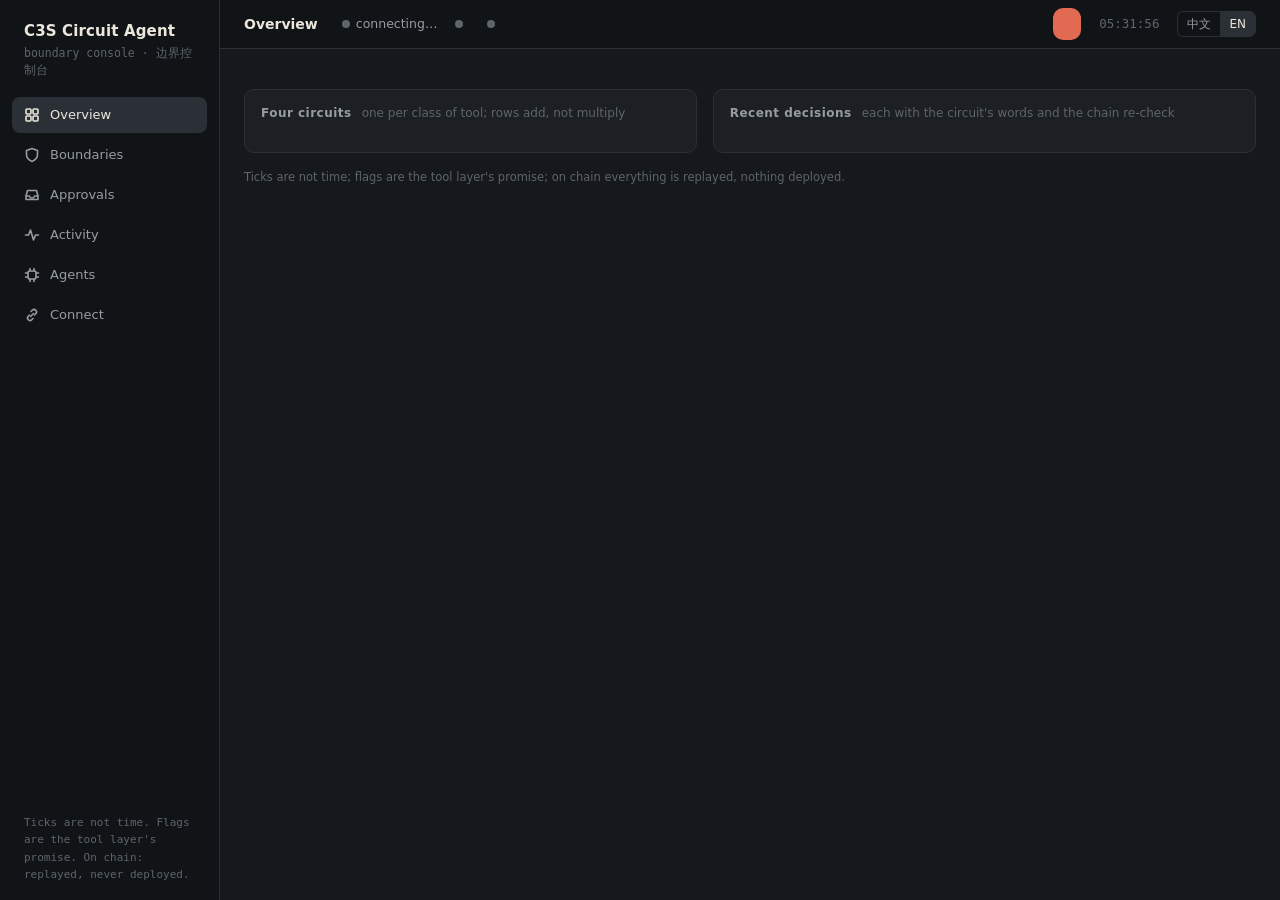
==== commit 3a4b0966: "Close the tool map to the network, like the rest of reading the console GET /api/classes names absol" ====
--- a/console/static/index.html
+++ b/console/static/index.html
@@ -1522,7 +1522,11 @@
 async function cnFetchMap() {
   CN_BUSY = true;
   try {
-    const r = await fetch(`/api/classes?agent=${encodeURIComponent($("cn-cc-agent").value.trim() || "claude-code:mine")}`, { cache: "no-store" });
+    // The token goes on this read only because the map names paths on the console's own
+    // machine, and the console closes that to the network (a phone that scanned the
+    // pairing link has the token; on the console's machine none is needed).
+    const r = await fetch(`/api/classes?agent=${encodeURIComponent($("cn-cc-agent").value.trim() || "claude-code:mine")}`,
+                          { cache: "no-store", headers: TOKEN ? { "x-reflex-token": TOKEN } : {} });
     CN_MAP = await r.json();
     CN_EDITS = {};
     cnRenderTools();
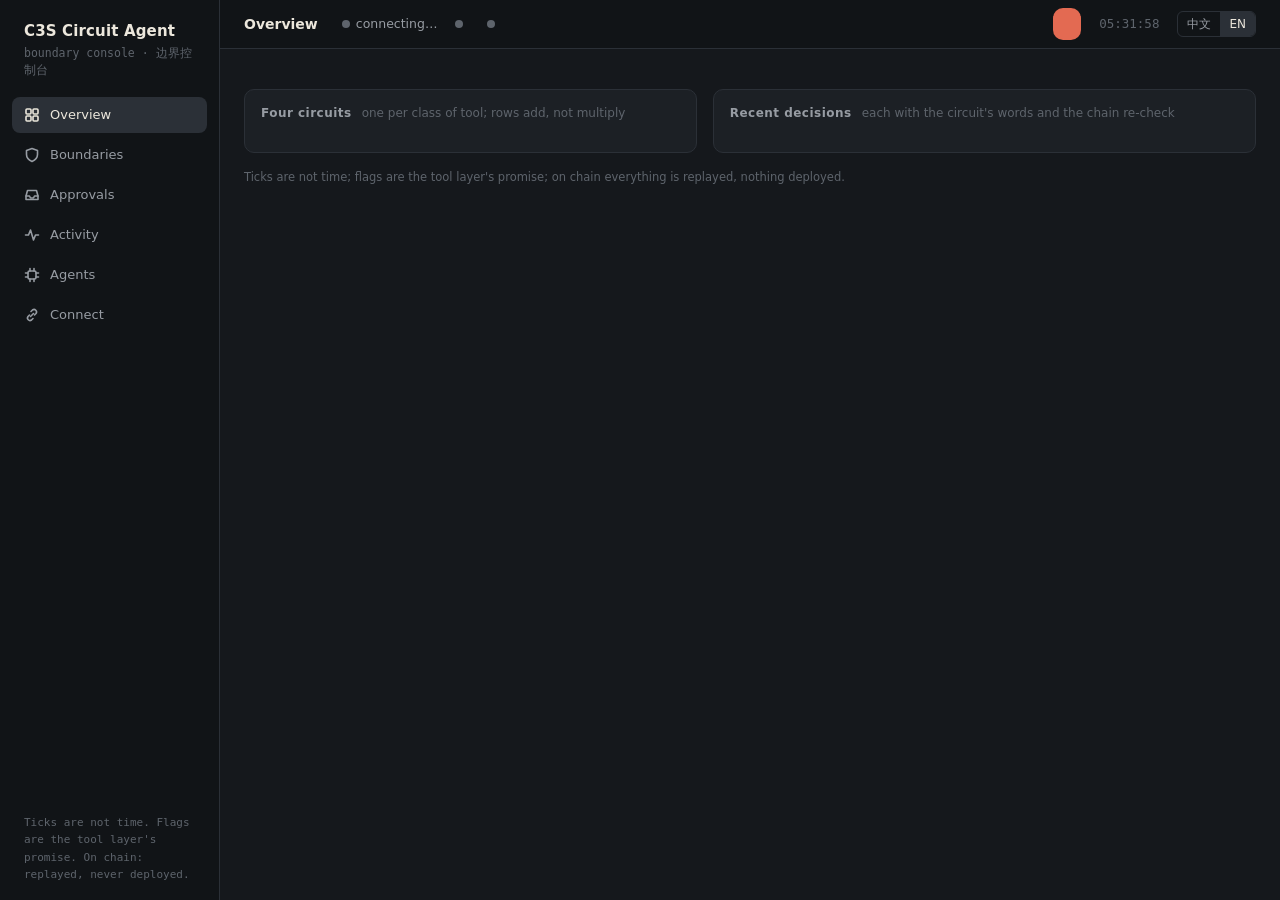
==== commit 41ee9abb: "Wrap-up: resume lifts the shared halt, the bot presses the same button, the page keeps its token Acc" ====
--- a/console/static/index.html
+++ b/console/static/index.html
@@ -194,6 +194,7 @@
   .log { display: grid; gap: 6px; }
   .e { display: grid; grid-template-columns: 62px 1fr; gap: 10px; padding: 8px 10px; background: var(--panel2); border: 1px solid var(--line); border-left-width: 3px; border-radius: 6px; font-size: 13px; min-width: 0; }
   .e.ok { border-left-color: var(--ok); } .e.no { border-left-color: var(--faint); } .e.tool { border-left-color: var(--tool); } .e.policy { border-left-color: var(--agent); } .e.err { border-left-color: var(--bad); }
+  .e.spoof { border-left-color: var(--bad); border-left-style: double; } .e.spoof .verdict { background: rgba(227,106,82,.14); color: var(--bad); }
   .e .t { font-family: var(--mono); font-size: 12px; color: var(--faint); padding-top: 2px; }
   .e .h { display: flex; flex-wrap: wrap; gap: 4px 10px; align-items: baseline; min-width: 0; }
   .e .h .agent { color: var(--text); font-weight: 600; overflow-wrap: anywhere; }
@@ -602,7 +603,8 @@
     "ac.tester": "发一条请求", "ac.tester.sub": "演示用：这里两栏都是你在按，所以只是演示", "ac.intent": "intent 为高", "ac.send": "发出（1 拍）",
     "ac.log": "决策流水", "ac.sub": "最近 {n} 条 · 放行 {g} · 拒绝 {r}", "ac.none": "还没有记录。",
     "f.all": "全部", "f.granted": "放行", "f.refused": "拒绝", "f.tool": "工具层", "f.policy": "规则",
-    "v.grant": "放行", "v.refuse": "拒绝", "v.tool": "工具层", "v.policy": "规则",
+    "v.grant": "放行", "v.refuse": "拒绝", "v.tool": "工具层", "v.policy": "规则", "v.spoof": "冒名",
+    "e.spoof.missing": "这个名字已绑定令牌，请求却没带令牌 —— 没问任何电路就拒了。", "e.spoof.wrong": "这个名字已绑定令牌，请求带的不是它的令牌 —— 没问任何电路就拒了。",
     "e.tick": "第 {n} 拍", "e.gap": "距上次放行 {n} 拍", "e.why": "拒绝原因（电路原话）：", "e.granted": "每条检查都过，电路输出 grant = 1。",
     "e.ungated": "这一类没有电路：未设限。", "e.halt.no": "共享停机电路拒绝", "e.halt.ok": "共享停机电路放行",
     "e.chain.ok": "BSC（链 {id}）只读复核一致 · 未部署，无钱包", "e.chain.dis": "BSC（链 {id}）复核不一致：节点算出 grant = {g}", "e.chain.err": "链上复核不可用：{err}（裁决不受影响）",
@@ -715,7 +717,8 @@
     "ac.tester": "Send a request", "ac.tester.sub": "for demos: you press both channels here, so it is only a demonstration", "ac.intent": "intent high", "ac.send": "Send (1 tick)",
     "ac.log": "Decision log", "ac.sub": "last {n} · {g} granted · {r} refused", "ac.none": "No entries yet.",
     "f.all": "all", "f.granted": "granted", "f.refused": "refused", "f.tool": "tool layer", "f.policy": "rules",
-    "v.grant": "GRANTED", "v.refuse": "REFUSED", "v.tool": "TOOL LAYER", "v.policy": "RULES",
+    "v.grant": "GRANTED", "v.refuse": "REFUSED", "v.tool": "TOOL LAYER", "v.policy": "RULES", "v.spoof": "NOT ITS TOKEN",
+    "e.spoof.missing": "This name is bound to a token and the request sent none — refused before any circuit was asked.", "e.spoof.wrong": "This name is bound to a token and the request sent a different one — refused before any circuit was asked.",
     "e.tick": "tick {n}", "e.gap": "{n} ticks since the previous grant", "e.why": "refused because (the circuit's own words):", "e.granted": "every check passed; the circuit output grant = 1.",
     "e.ungated": "no circuit for this class: not gated.", "e.halt.no": "shared halt circuit refused", "e.halt.ok": "shared halt circuit granted",
     "e.chain.ok": "BSC (chain {id}) read-only re-check agrees · nothing deployed, no wallet", "e.chain.dis": "BSC (chain {id}) DISAGREES: node computed grant = {g}", "e.chain.err": "chain check unavailable: {err} (verdict unaffected)",
@@ -1223,10 +1226,10 @@
   $("ac-filters").querySelectorAll("[data-fc]").forEach((b) => b.addEventListener("click", () => { FILTER_CLS = b.dataset.fc; renderActivity(STATE); }));
   $("ac-filters").querySelectorAll("[data-fk]").forEach((b) => b.addEventListener("click", () => { FILTER_KIND = b.dataset.fk; renderActivity(STATE); }));
   const rows = tr.filter((e) => {
-    if (FILTER_CLS !== "all" && (e.kind === "request" || e.kind === "policy") && (e.class || "exec") !== FILTER_CLS) return false;
+    if (FILTER_CLS !== "all" && (e.kind === "request" || e.kind === "policy" || e.kind === "spoof") && (e.class || "exec") !== FILTER_CLS) return false;
     if (FILTER_CLS !== "all" && e.kind === "tool") return false;
     if (FILTER_KIND === "granted") return e.kind === "request" && e.granted;
-    if (FILTER_KIND === "refused") return e.kind === "request" && !e.granted;
+    if (FILTER_KIND === "refused") return (e.kind === "request" && !e.granted) || e.kind === "spoof";
     if (FILTER_KIND === "tool") return e.kind === "tool";
     if (FILTER_KIND === "policy") return e.kind === "policy";
     return true;
@@ -1245,6 +1248,14 @@
     const cz = e.circuit;
     return `<div class="e policy">${at}<div><div class="h"><span class="verdict">${t("v.policy")}</span>${chipFor(e.class || "exec")}<span class="agent">${cz ? t("e.policy", { cls: esc(e.class || "exec"), rules: esc((e.rules || []).join("; ")) }) : t("e.policy.none", { cls: esc(e.class || "exec") })}</span></div>` +
       (cz ? `<div class="d">${t("e.policy.s", { nand: num(cz.nand), latch: num(cz.latch), rows: num(e.rows), holds: `<span class="${e.every_rule_holds ? "ok" : "bad"}">${t(e.every_rule_holds ? "holds" : "fails")}</span>` })}</div>` : "") + `</div></div>`;
+  }
+  if (e.kind === "spoof") {
+    // A request under a bound name without that name's token: refused before any circuit
+    // was asked, so it has no tick and no inputs — only who claimed to be whom.
+    return `<div class="e spoof">${at}<div><div class="h"><span class="verdict">${t("v.spoof")}</span>${e.class ? chipFor(e.class) : ""}<span class="agent">${esc(e.agent)}</span></div>` +
+      `<div class="d">${t(e.token === "missing" ? "e.spoof.missing" : "e.spoof.wrong")}</div>` +
+      (e.reason ? `<div class="d reason">${esc(e.reason)}</div>` : "") +
+      (compact ? "" : `<ul class="why"><li>${esc((e.why || []).join("; "))}</li></ul>`) + `</div></div>`;
   }
   if (e.error) return `<div class="e err">${at}<div><div class="h"><span class="verdict">400</span></div><div class="d">${esc(e.error)}</div></div></div>`;
   const ok = !!e.granted;
@@ -1410,7 +1421,7 @@
   const note = $("cn-manifest-note"), pre = $("cn-manifest"), cls = CN_CLS;
   note.textContent = t("cn.manifest.busy");
   try {
-    const r = await fetch(`/api/manifest?class=${encodeURIComponent(cls)}`, { cache: "no-store" });
+    const r = await fetch(`/api/manifest?class=${encodeURIComponent(cls)}`, { cache: "no-store", headers: TOKEN ? { "x-reflex-token": TOKEN } : {} });
     const d = await r.json();
     if (!r.ok) { note.textContent = d.error || String(r.status); pre.hidden = true; return; }
     pre.textContent = d.manifest_canonical;  // byte for byte what the hash covers; do not reformat
@@ -1680,7 +1691,9 @@
 // ---------- live ----------
 async function refresh() {
   try {
-    const r = await fetch("/api/state", { cache: "no-store" });
+    // Over the LAN the state needs the operator token (the phone that scanned the QR has it);
+    // on this machine the header is ignored.
+    const r = await fetch("/api/state", { cache: "no-store", headers: TOKEN ? { "x-reflex-token": TOKEN } : {} });
     if (!r.ok) throw new Error(r.status);
     render(await r.json());
     lastOk = Date.now();
@@ -1695,6 +1708,16 @@
   $("clock").textContent = new Date(now).toLocaleTimeString(locale(), { hour12: false });
 }
 
+// A pairing link carries the operator token in the fragment (`#approvals&token=…`). The
+// fragment never leaves the browser, so it is in no server log; it is kept here and then
+// taken off the address bar, so a screenshot or a forwarded link does not carry it on.
+(function takeTokenFromFragment() {
+  const m = /^#?([a-z]*)&token=([A-Za-z0-9_\-]+)$/.exec(location.hash || "");
+  if (!m) return;
+  TOKEN = m[2];
+  try { localStorage.setItem("reflex.token", TOKEN); } catch (e) { /* private window: this visit only */ }
+  history.replaceState(null, "", "#" + (m[1] || "approvals"));
+})();
 setLang(lang);
 show(location.hash.slice(1) || "overview");
 refresh();
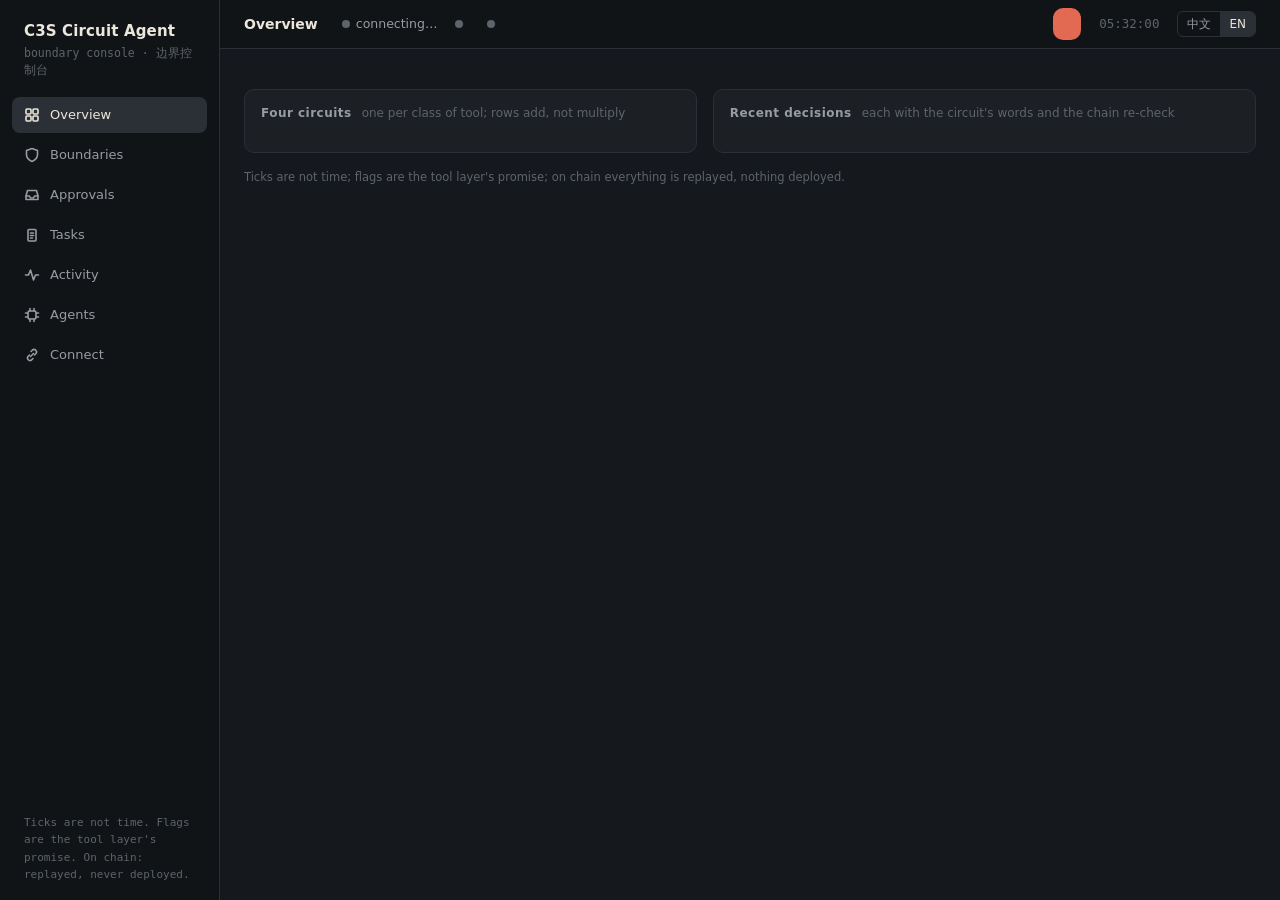
==== commit 1b71ca72: "Docs: every claim checked against a running console, and the ones that were wrong fixed The first dr" ====
--- a/console/static/index.html
+++ b/console/static/index.html
@@ -18,9 +18,10 @@
   .c-agent { color: var(--agent); } .c-tool { color: var(--tool); }
   button { font: inherit; cursor: pointer; }
   button:disabled { opacity: .5; cursor: not-allowed; }
-  input, select { background: #14171a; border: 1px solid var(--line); color: var(--text); padding: 6px 8px; font: inherit; font-size: 13px; border-radius: 6px; min-width: 0; }
+  input, select, textarea { background: #14171a; border: 1px solid var(--line); color: var(--text); padding: 6px 8px; font: inherit; font-size: 13px; border-radius: 6px; min-width: 0; }
   input[type=number] { font-family: var(--mono); }
-  input:focus, select:focus { outline: 1px solid var(--amber); border-color: var(--amber); }
+  textarea { width: 100%; resize: vertical; line-height: 1.5; }
+  input:focus, select:focus, textarea:focus { outline: 1px solid var(--amber); border-color: var(--amber); }
 
   /* shell */
   .shell { display: grid; grid-template-columns: 220px minmax(0, 1fr); min-height: 100vh; }
@@ -190,11 +191,23 @@
   .togl button { white-space: nowrap; }
   .handled { display: grid; gap: 6px; }
 
+  /* a filed job (I-6): the person's words, then what the circuits did with them */
+  .task { background: var(--panel2); border: 1px solid var(--line); border-left: 3px solid var(--agent); border-radius: 8px; padding: 12px 14px; display: grid; grid-template-columns: minmax(0, 1fr) auto; gap: 12px; align-items: start; }
+  .task .top { display: flex; flex-wrap: wrap; gap: 4px 10px; align-items: baseline; }
+  .task .said { color: var(--text); font-size: 14px; line-height: 1.4; overflow-wrap: anywhere; }
+  .task .spent { font-family: var(--mono); font-size: 12px; color: var(--dim); overflow-wrap: anywhere; }
+  .task .spent .g { color: var(--ok); } .task .spent .r { color: var(--bad); }
+  .task .btns { display: flex; flex-direction: column; gap: 8px; min-width: 140px; }
+  .task .btns button { white-space: nowrap; min-height: 44px; }
+  .tid { font-family: var(--mono); font-size: 11.5px; color: var(--agent); background: rgba(111,168,220,.12); border-radius: 4px; padding: 1px 6px; white-space: nowrap; }
+  @media (max-width: 700px) { .task { grid-template-columns: 1fr; } .task .btns { min-width: 0; } }
+
   /* log */
   .log { display: grid; gap: 6px; }
   .e { display: grid; grid-template-columns: 62px 1fr; gap: 10px; padding: 8px 10px; background: var(--panel2); border: 1px solid var(--line); border-left-width: 3px; border-radius: 6px; font-size: 13px; min-width: 0; }
   .e.ok { border-left-color: var(--ok); } .e.no { border-left-color: var(--faint); } .e.tool { border-left-color: var(--tool); } .e.policy { border-left-color: var(--agent); } .e.err { border-left-color: var(--bad); }
   .e.spoof { border-left-color: var(--bad); border-left-style: double; } .e.spoof .verdict { background: rgba(227,106,82,.14); color: var(--bad); }
+  .e.task-e { border-left-color: var(--agent); border-left-style: dashed; } .e.task-e .verdict { background: rgba(111,168,220,.14); color: var(--agent); }
   .e .t { font-family: var(--mono); font-size: 12px; color: var(--faint); padding-top: 2px; }
   .e .h { display: flex; flex-wrap: wrap; gap: 4px 10px; align-items: baseline; min-width: 0; }
   .e .h .agent { color: var(--text); font-weight: 600; overflow-wrap: anywhere; }
@@ -259,6 +272,7 @@
   <button class="nav-item" data-view="overview"><svg viewBox="0 0 16 16"><rect x="2" y="2" width="5" height="5" rx="1"></rect><rect x="9" y="2" width="5" height="5" rx="1"></rect><rect x="2" y="9" width="5" height="5" rx="1"></rect><rect x="9" y="9" width="5" height="5" rx="1"></rect></svg><span class="lab" data-i18n="nav.overview"></span></button>
   <button class="nav-item" data-view="boundaries"><svg viewBox="0 0 16 16"><path d="M8 1.5 13.5 3.5v4c0 3.2-2.3 5.6-5.5 7-3.2-1.4-5.5-3.8-5.5-7v-4z"></path></svg><span class="lab" data-i18n="nav.boundaries"></span></button>
   <button class="nav-item" data-view="approvals"><svg viewBox="0 0 16 16"><path d="M2 9h3.5l1 2h3l1-2H14"></path><path d="M3.5 3.5h9L14 9v3.5H2V9z"></path></svg><span class="lab" data-i18n="nav.approvals"></span><span class="cnt" id="nav-pending"></span></button>
+  <button class="nav-item" data-view="tasks"><svg viewBox="0 0 16 16"><path d="M5 2.5h6a1 1 0 0 1 1 1V13a1 1 0 0 1-1 1H5a1 1 0 0 1-1-1V3.5a1 1 0 0 1 1-1z"></path><path d="M6.5 6h3M6.5 8.5h3M6.5 11h2"></path></svg><span class="lab" data-i18n="nav.tasks"></span><span class="cnt" id="nav-tasks"></span></button>
   <button class="nav-item" data-view="activity"><svg viewBox="0 0 16 16"><path d="M1.5 8h3l2-5 3 10 2-5h3"></path></svg><span class="lab" data-i18n="nav.activity"></span></button>
   <button class="nav-item" data-view="agents"><svg viewBox="0 0 16 16"><rect x="4" y="4" width="8" height="8" rx="1.5"></rect><path d="M6 1.5v2.5M10 1.5v2.5M6 12v2.5M10 12v2.5M1.5 6h2.5M1.5 10h2.5M12 6h2.5M12 10h2.5"></path></svg><span class="lab" data-i18n="nav.agents"></span></button>
   <button class="nav-item" data-view="connect"><svg viewBox="0 0 16 16"><path d="M6.5 9.5 9.5 6.5"></path><path d="M7 4.5 8.5 3a2.5 2.5 0 0 1 3.5 3.5L10.5 8"></path><path d="M9 11.5 7.5 13a2.5 2.5 0 0 1-3.5-3.5L5.5 8"></path></svg><span class="lab" data-i18n="nav.connect"></span></button>
@@ -363,6 +377,37 @@
   </div>
 </section>
 
+<!-- ===== Tasks ===== -->
+<!-- A job a person hands the agent. The calls it is made of are still judged one at a
+     time by the circuits — filing a job grants nothing — so this view is an account, not
+     a control: what was asked for, what it has spent, and the one act that is a person's
+     (closing it). -->
+<section data-view="tasks">
+  <p class="lead" id="tk-lead"></p>
+  <div class="split a">
+    <div style="display:grid;gap:16px;min-width:0">
+      <div class="card"><div class="h2"><span data-i18n="tk.open"></span><span class="sub" id="tk-open-sub"></span></div><div id="tk-list" style="display:grid;gap:10px"></div></div>
+      <div class="card"><div class="h2"><span data-i18n="tk.done"></span><span class="sub" data-i18n="tk.done.sub"></span></div><div class="wrap"><table id="tk-closed"><tbody></tbody></table></div></div>
+    </div>
+    <form class="card" id="tk-file" autocomplete="off">
+      <div class="h2"><span data-i18n="tk.file"></span><span class="sub" data-i18n="tk.file.sub"></span></div>
+      <textarea id="tk-text" maxlength="600" rows="4" spellcheck="false"></textarea>
+      <div class="note" data-i18n="tk.text.note"></div>
+      <div class="h2" style="margin-top:4px"><span data-i18n="tk.expects"></span></div>
+      <div class="tester" id="tk-classes"></div>
+      <div class="note" data-i18n="tk.expects.note"></div>
+      <div class="tester" style="margin-top:4px">
+        <label><input type="checkbox" id="tk-cap-on"><span data-i18n="tk.cap"></span></label>
+        <input type="number" id="tk-cap" min="1" max="999" step="1" value="5" style="width:80px" disabled>
+      </div>
+      <div class="note" data-i18n="tk.cap.note"></div>
+      <div class="actions"><button class="go" type="submit" id="tk-go" data-i18n="tk.go"></button></div>
+      <div class="msg" id="tk-msg"></div>
+      <div class="note" style="border-top:1px solid var(--line);padding-top:10px" data-i18n="tk.grants.nothing"></div>
+    </form>
+  </div>
+</section>
+
 <!-- ===== Activity ===== -->
 <section data-view="activity">
   <div class="card">
@@ -508,7 +553,7 @@
 const $ = (id) => document.getElementById(id);
 const esc = (s) => String(s ?? "").replace(/[&<>"']/g, (c) => ({ "&": "&amp;", "<": "&lt;", ">": "&gt;", '"': "&quot;", "'": "&#39;" }[c]));
 const N = (v) => Number(v) || 0;
-const VIEWS = ["overview", "boundaries", "approvals", "activity", "agents", "connect"];
+const VIEWS = ["overview", "boundaries", "approvals", "tasks", "activity", "agents", "connect"];
 const TOOL_CLASSES = ["spend", "message", "exec", "files"], HALT = "halt", ALL_CLASSES = TOOL_CLASSES.concat([HALT]);
 const TOOL_BITS = ["blocked", "confirm", "irreversible", "failed", "heartbeat", "confirm_b"];
 const AGENT_BITS = ["request", "intent"];
@@ -516,10 +561,10 @@
 // ---------- text ----------
 const T = {
   zh: {
-    "nav.overview": "Overview · 总览", "nav.boundaries": "Boundaries · 边界", "nav.approvals": "Approvals · 待确认", "nav.activity": "Activity · 流水", "nav.agents": "Agents", "nav.connect": "Connect · 接入",
+    "nav.overview": "Overview · 总览", "nav.boundaries": "Boundaries · 边界", "nav.approvals": "Approvals · 待确认", "nav.tasks": "Tasks · 任务", "nav.activity": "Activity · 流水", "nav.agents": "Agents", "nav.connect": "Connect · 接入",
     "nav.foot": "拍不是时间。\n标志位是工具层的承诺。\n链上只复算，不部署。",
     "title.overview": "总览", "sub.overview": "", "title.boundaries": "边界", "sub.boundaries": "规则 → 电路 → 逐行核对 → 遍历证明",
-    "title.approvals": "待确认", "sub.approvals": "", "title.activity": "流水", "sub.activity": "每条决策都带电路原话与链上复算",
+    "title.approvals": "待确认", "sub.approvals": "", "title.tasks": "任务", "sub.tasks": "交一件事给它做；每次调用照旧一条一条过电路", "title.activity": "流水", "sub.activity": "每条决策都带电路原话与链上复算",
     "title.agents": "Agents", "sub.agents": "一个名字，四张电路各一份状态", "title.connect": "接入", "sub.connect": "你的模型、你的工具、你的链——边界都在同一张电路上",
     "svc.ok": "服务已连接", "svc.bad": "服务无响应", "svc.wait": "连接中…",
     "chain.off": "链上复核已关闭", "chain.idle": "链上复核就绪（BSC 只读，未部署）", "chain.ok": "链上复核一致 · 未部署", "chain.pend": "链上复核进行中", "chain.err": "链上节点不可用，仅本地裁决", "chain.dis": "链上复核不一致！",
@@ -599,11 +644,31 @@
     "sw.blocked": "电平，持续到你放下", "sw.confirm": "一次；下一次请求用掉", "sw.irreversible": "标注下一次动作不可逆", "sw.failed": "上报一次失败（钩子会自动）", "sw.heartbeat": "打一次心跳", "sw.confirm_b": "第二个人的钥匙",
     "sw.on": "拉高", "sw.off": "放下", "sw.once": "给一次", "sw.unread": "这个 agent 的电路不读它",
     "ap.done": "已写 {agent}：{bits}", "ap.noagent": "还没有 agent。",
+    // tasks (I-6)
+    "tk.lead": "任务是<b>你交给它的一件事</b>，也是你之后按这条线读回来的凭据。任务本身<b>不是权限</b>：它做的每次调用照旧一条一条过电路，该确认的还得你确认。",
+    "tk.file": "交一件事", "tk.file.sub": "只有你能交，也只有你能关",
+    "tk.text.note": "用你自己的话写。适配器会读到这段文字，知道自己在做哪件事。",
+    "tk.expects": "预计会用到", "tk.expects.note": "只是你的说明，<b>不是闸门</b>：真正裁决的是那一类工具自己的电路。写下来，是为了它真用了别的类时你一眼看得出。",
+    "tk.cap": "最多放行", "tk.cap.note": "到这个数就自动关掉这件事——是一道刹车，不是一条规则：它只会让调用更早被拒，永远不会让谁多放一次。真正的上限请在「边界」里装 max_grants。",
+    "tk.go": "交给它", "tk.grants.nothing": "交一件事不会放行任何东西：这一页只是账，电路才是边界。",
+    "tk.open": "在做的事", "tk.open.sub": "{n} 件", "tk.open.none": "现在没有在做的事。交一件给它 →",
+    "tk.done": "关掉的事", "tk.done.sub": "关掉之后，再拿这个编号来的调用会被拒", "tk.done.none": "还没有关掉过任何事。",
+    "tk.spent": "放行 <span class=\"g\">{g}</span> · 拒绝 <span class=\"r\">{r}</span>",
+    "tk.spent.none": "还没有一次调用挂在这件事上",
+    "tk.cap.left": "还剩 {n} 次（共 {m} 次）", "tk.cap.none": "没有上限",
+    "tk.expects.says": "说会用：{cls}", "tk.expects.any": "没说会用哪类",
+    "tk.used": "实际用了：{cls}", "tk.close": "关掉这件事", "tk.closing": "关掉中…",
+    "tk.closed.by.person": "由你关掉", "tk.closed.by.limit": "到了 {n} 次放行，自动关掉",
+    "tk.filed": "{time} 交的", "tk.note": "备注：{note}",
+    "tk.th.id": "编号", "tk.th.text": "交的是什么", "tk.th.spent": "放行/拒绝", "tk.th.why": "怎么关的", "tk.th.at": "关掉时间",
+    "tk.filed.ok": "已交：{id}。适配器下一次调用就能带上它。", "tk.closed.ok": "{id} 已关掉：再拿这个编号来的调用会被拒。",
+    "tk.need.text": "先写一句：这件事是什么。", "tk.belongs": "属于任务",
     // activity
     "ac.tester": "发一条请求", "ac.tester.sub": "演示用：这里两栏都是你在按，所以只是演示", "ac.intent": "intent 为高", "ac.send": "发出（1 拍）",
     "ac.log": "决策流水", "ac.sub": "最近 {n} 条 · 放行 {g} · 拒绝 {r}", "ac.none": "还没有记录。",
     "f.all": "全部", "f.granted": "放行", "f.refused": "拒绝", "f.tool": "工具层", "f.policy": "规则",
-    "v.grant": "放行", "v.refuse": "拒绝", "v.tool": "工具层", "v.policy": "规则", "v.spoof": "冒名",
+    "v.grant": "放行", "v.refuse": "拒绝", "v.tool": "工具层", "v.policy": "规则", "v.spoof": "冒名", "v.task": "任务",
+    "e.task.filed": "你交了一件事", "e.task.closed": "这件事关掉了", "e.task.cap": "上限 {n} 次放行",
     "e.spoof.missing": "这个名字已绑定令牌，请求却没带令牌 —— 没问任何电路就拒了。", "e.spoof.wrong": "这个名字已绑定令牌，请求带的不是它的令牌 —— 没问任何电路就拒了。",
     "e.tick": "第 {n} 拍", "e.gap": "距上次放行 {n} 拍", "e.why": "拒绝原因（电路原话）：", "e.granted": "每条检查都过，电路输出 grant = 1。",
     "e.ungated": "这一类没有电路：未设限。", "e.halt.no": "共享停机电路拒绝", "e.halt.ok": "共享停机电路放行",
@@ -635,10 +700,10 @@
     "d.gmail": "读 · 搜 免费 · send / trash / label 归 message 类，send_* 要一次确认", "d.slack": "读频道 免费 · post / react 归 message 类", "d.cal": "查日程 免费 · create / update / delete 归 message 类", "d.fs": "read / list 免费 · write_* / move_* / delete_* 归 files 类", "d.sh": "Claude Code 内建 Bash 走钩子 → exec 类；rm · git push · --force · sudo 标不可逆",
   },
   en: {
-    "nav.overview": "Overview", "nav.boundaries": "Boundaries", "nav.approvals": "Approvals", "nav.activity": "Activity", "nav.agents": "Agents", "nav.connect": "Connect",
+    "nav.overview": "Overview", "nav.boundaries": "Boundaries", "nav.approvals": "Approvals", "nav.tasks": "Tasks", "nav.activity": "Activity", "nav.agents": "Agents", "nav.connect": "Connect",
     "nav.foot": "Ticks are not time.\nFlags are the tool layer's promise.\nOn chain: replayed, never deployed.",
     "title.overview": "Overview", "sub.overview": "", "title.boundaries": "Boundaries", "sub.boundaries": "rules → circuit → every row checked → every rule proven",
-    "title.approvals": "Approvals", "sub.approvals": "", "title.activity": "Activity", "sub.activity": "every decision with the circuit's words and the chain re-check",
+    "title.approvals": "Approvals", "sub.approvals": "", "title.tasks": "Tasks", "sub.tasks": "hand it a job; its calls still go through the circuits one at a time", "title.activity": "Activity", "sub.activity": "every decision with the circuit's words and the chain re-check",
     "title.agents": "Agents", "sub.agents": "one name, one state per circuit", "title.connect": "Connect", "sub.connect": "your model, your tools, your chain — the boundary is the same circuit",
     "svc.ok": "service connected", "svc.bad": "service not responding", "svc.wait": "connecting…",
     "chain.off": "chain check off", "chain.idle": "chain check ready (BSC, read-only, nothing deployed)", "chain.ok": "chain check agrees · nothing deployed", "chain.pend": "chain re-check running", "chain.err": "chain node unavailable, local verdict only", "chain.dis": "chain check DISAGREES",
@@ -714,10 +779,30 @@
     "sw.blocked": "a level; stays until lowered", "sw.confirm": "once; spent by the next request", "sw.irreversible": "mark the next action irreversible", "sw.failed": "report one failure (the hook does this)", "sw.heartbeat": "beat once", "sw.confirm_b": "the second person's key",
     "sw.on": "raise", "sw.off": "lower", "sw.once": "give once", "sw.unread": "not read by this agent's circuits",
     "ap.done": "wrote {agent}: {bits}", "ap.noagent": "No agents yet.",
+    // tasks (I-6)
+    "tk.lead": "A task is <b>one job you hand the agent</b>, and the thread you read it back along afterwards. A task is <b>not an authority</b>: every call it makes still goes through the circuits one at a time, and anything that needs your confirm still needs it.",
+    "tk.file": "Hand it a job", "tk.file.sub": "only you can file one, and only you can close one",
+    "tk.text.note": "In your own words. The adapter reads this text, so the agent knows which job it is on.",
+    "tk.expects": "Expected to need", "tk.expects.note": "Your description, <b>not a gate</b>: the class's own circuit is what decides. It is written down so that a job reaching for another class is something you can see.",
+    "tk.cap": "At most this many grants", "tk.cap.note": "Reaching it closes the job — a brake, not a rule: it can only make a call refused sooner, never grant one more. For a real ceiling install max_grants under Boundaries.",
+    "tk.go": "Hand it over", "tk.grants.nothing": "Filing a job grants nothing: this page is the account, the circuits are the boundary.",
+    "tk.open": "Open jobs", "tk.open.sub": "{n}", "tk.open.none": "Nothing open. Hand it a job →",
+    "tk.done": "Closed", "tk.done.sub": "once closed, a call naming that id is refused", "tk.done.none": "Nothing has been closed yet.",
+    "tk.spent": "granted <span class=\"g\">{g}</span> · refused <span class=\"r\">{r}</span>",
+    "tk.spent.none": "no call has named this job yet",
+    "tk.cap.left": "{n} of {m} grants left", "tk.cap.none": "no ceiling",
+    "tk.expects.says": "said it needs: {cls}", "tk.expects.any": "did not say which classes",
+    "tk.used": "actually used: {cls}", "tk.close": "Close this job", "tk.closing": "closing…",
+    "tk.closed.by.person": "you closed it", "tk.closed.by.limit": "closed itself at {n} grants",
+    "tk.filed": "filed {time}", "tk.note": "note: {note}",
+    "tk.th.id": "id", "tk.th.text": "the job", "tk.th.spent": "granted/refused", "tk.th.why": "how it closed", "tk.th.at": "closed",
+    "tk.filed.ok": "Filed {id}. The adapter can name it on its next call.", "tk.closed.ok": "{id} is closed: a call naming it is refused.",
+    "tk.need.text": "Say what the job is, in one line.", "tk.belongs": "part of",
     "ac.tester": "Send a request", "ac.tester.sub": "for demos: you press both channels here, so it is only a demonstration", "ac.intent": "intent high", "ac.send": "Send (1 tick)",
     "ac.log": "Decision log", "ac.sub": "last {n} · {g} granted · {r} refused", "ac.none": "No entries yet.",
     "f.all": "all", "f.granted": "granted", "f.refused": "refused", "f.tool": "tool layer", "f.policy": "rules",
-    "v.grant": "GRANTED", "v.refuse": "REFUSED", "v.tool": "TOOL LAYER", "v.policy": "RULES", "v.spoof": "NOT ITS TOKEN",
+    "v.grant": "GRANTED", "v.refuse": "REFUSED", "v.tool": "TOOL LAYER", "v.policy": "RULES", "v.spoof": "NOT ITS TOKEN", "v.task": "TASK",
+    "e.task.filed": "you filed a job", "e.task.closed": "the job was closed", "e.task.cap": "a ceiling of {n} grants",
     "e.spoof.missing": "This name is bound to a token and the request sent none — refused before any circuit was asked.", "e.spoof.wrong": "This name is bound to a token and the request sent a different one — refused before any circuit was asked.",
     "e.tick": "tick {n}", "e.gap": "{n} ticks since the previous grant", "e.why": "refused because (the circuit's own words):", "e.granted": "every check passed; the circuit output grant = 1.",
     "e.ungated": "no circuit for this class: not gated.", "e.halt.no": "shared halt circuit refused", "e.halt.ok": "shared halt circuit granted",
@@ -748,7 +833,8 @@
   },
 };
 const HTML_KEYS = new Set(["r.commit.hint", "r.blocked.hint", "r.max.hint", "r.confirm.hint", "r.sticky.hint", "r.heartbeat.hint", "r.irrev.hint", "r.trip.hint", "r.twokey.hint",
-                           "ev.match.body", "ev.holds.body", "ap.lead", "cn.s1", "cn.s2", "cn.s3", "e.tool", "ap.h.tool", "ap.done"]);
+                           "ev.match.body", "ev.holds.body", "ap.lead", "cn.s1", "cn.s2", "cn.s3", "e.tool", "ap.h.tool", "ap.done",
+                           "tk.lead", "tk.expects.note", "tk.grants.nothing"]);
 let lang = "zh";
 try { lang = localStorage.getItem("reflex.lang") || (navigator.language.toLowerCase().startsWith("zh") ? "zh" : "en"); } catch (e) { /* storage unavailable */ }
 if (!T[lang]) lang = "zh";
@@ -901,10 +987,13 @@
   $("models-dot").className = `dot ${models.length ? "ok" : ""}`; $("models").textContent = models.length ? t("models.n", { n: models.length }) : t("models.none");
   const { pending } = pendingItems(s);
   $("nav-pending").textContent = pending.length ? String(pending.length) : "";
+  const open = s.tasks || [];
+  $("nav-tasks").textContent = open.length ? String(open.length) : "";
   renderStop(s);  // the stop is on every screen, so its label follows the state everywhere
   if (view === "overview") renderOverview(s, models, pending);
   else if (view === "boundaries") renderBoundaries(s);
   else if (view === "approvals") renderApprovals(s);
+  else if (view === "tasks") renderTasks(s);
   else if (view === "activity") renderActivity(s);
   else if (view === "agents") renderAgents(s);
   else if (view === "connect") renderConnect(s);
@@ -1091,7 +1180,7 @@
          <button class="danger" type="button" data-arm="blocked" data-agent="${esc(p.agent)}" data-note="${nid}">${t("ap.block")}</button>`;
     return `<div class="pend${wait ? " wait" : ""}"><div style="display:grid;gap:5px;min-width:0">
       ${p.effect ? effectCard(p.effect) : ""}
-      <div class="who"><b>${esc(p.agent)}</b>${chipFor(p.class || "exec")}<span class="mono muted">tick ${num(p.tick)} · ${clock(p.at)}</span>${wait ? "" : code}</div>
+      <div class="who"><b>${esc(p.agent)}</b>${chipFor(p.class || "exec")}${p.task ? `<span class="mono muted">${t("tk.belongs")} <span class="tid">${esc(p.task)}</span></span>` : ""}<span class="mono muted">tick ${num(p.tick)} · ${clock(p.at)}</span>${wait ? "" : code}</div>
       ${p.reason ? `<div class="call">${esc(p.reason)}</div>` : ""}
       <ul class="why">${(p.why || []).map((w) => `<li>${esc(w)}</li>`).join("")}</ul>
       <div class="note">${t(p.armed ? "ap.approved.note" : itemNote(p))}</div>
@@ -1148,6 +1237,107 @@
   await refresh();
 }
 
+// -- tasks (I-6) --
+// A job a person handed the agent. The open ones ride along in /api/state — the same list
+// an adapter reads to know which job it is on — so they follow the poll like everything
+// else; the closed ones are fetched once and again after anything changes, because a
+// ledger nobody is looking at does not need polling.
+//
+// Nothing on this view can grant anything. The only button that writes is "close", and
+// closing only ever refuses calls that come afterwards.
+let TK_ALL = null, TK_BUSY = false;
+async function tkFetchAll() {
+  TK_BUSY = true;
+  try {
+    // The token goes on this read for the same reason /api/state carries it: over the LAN
+    // the console closes the ledger, because it is the person's own words about their work.
+    const r = await fetch("/api/tasks", { cache: "no-store", headers: TOKEN ? { "x-reflex-token": TOKEN } : {} });
+    if (!r.ok) throw new Error(r.status);
+    TK_ALL = (await r.json()).tasks || [];
+    tkRenderClosed();
+  } catch (e) { TK_ALL = null; }
+  TK_BUSY = false;
+}
+const tkTime = (unix) => new Date(N(unix) * 1000).toLocaleString(locale(), { hour12: false });
+const tkExpects = (tk) => ((tk.expects || []).length
+  ? t("tk.expects.says", { cls: (tk.expects || []).map(chipFor).join(" ") })
+  : `<span class="muted">${t("tk.expects.any")}</span>`);
+function tkSpentLine(tk) {
+  const used = Object.keys(tk.by_class || {});
+  if (!used.length && !N(tk.granted) && !N(tk.refused)) return `<span class="muted">${t("tk.spent.none")}</span>`;
+  const per = used.map((c) => `${chipFor(c)} <span class="g">${num(tk.by_class[c].granted)}</span>/<span class="r">${num(tk.by_class[c].refused)}</span>`).join(" ");
+  return `${t("tk.spent", { g: num(tk.granted), r: num(tk.refused) })}${per ? " · " + per : ""}`;
+}
+function tkCapLine(tk) {
+  return N(tk.max_grants)
+    ? t("tk.cap.left", { n: num(Math.max(0, N(tk.max_grants) - N(tk.granted))), m: num(tk.max_grants) })
+    : `<span class="muted">${t("tk.cap.none")}</span>`;
+}
+function taskCard(tk) {
+  return `<div class="task"><div style="display:grid;gap:5px;min-width:0">
+    <div class="top"><span class="tid">${esc(tk.task_id)}</span><span class="mono muted">${t("tk.filed", { time: esc(tkTime(tk.filed_at)) })}</span></div>
+    <div class="said">${esc(tk.text)}</div>
+    <div class="spent">${tkSpentLine(tk)}</div>
+    <div class="note">${tkExpects(tk)} · ${tkCapLine(tk)}</div>
+    </div><div class="btns"><button class="pre" type="button" data-close="${esc(tk.task_id)}">${t("tk.close")}</button></div></div>`;
+}
+function tkRenderClosed() {
+  const tb = $("tk-closed").querySelector("tbody");
+  const closed = (TK_ALL || []).filter((tk) => tk.status !== "open");
+  if (!closed.length) { tb.innerHTML = `<tr><td class="muted">${t("tk.done.none")}</td></tr>`; return; }
+  tb.innerHTML = `<tr>${["tk.th.id", "tk.th.text", "tk.th.spent", "tk.th.why", "tk.th.at"].map((k) => `<th>${t(k)}</th>`).join("")}</tr>` +
+    closed.map((tk) => {
+      const why = tk.closed_by === "limit" ? t("tk.closed.by.limit", { n: num(tk.max_grants) }) : t("tk.closed.by.person");
+      return `<tr><td class="num"><span class="tid">${esc(tk.task_id)}</span></td><td class="name">${esc(tk.text)}` +
+        (tk.note ? `<div class="note">${t("tk.note", { note: esc(tk.note) })}</div>` : "") +
+        `</td><td class="num"><span class="ok">${num(tk.granted)}</span>/<span class="bad">${num(tk.refused)}</span></td>` +
+        `<td>${why}</td><td class="num">${esc(tkTime(tk.closed_at))}</td></tr>`;
+    }).join("");
+}
+function renderTasks(s) {
+  $("tk-lead").innerHTML = t("tk.lead");
+  const open = s.tasks || [];
+  $("tk-open-sub").textContent = t("tk.open.sub", { n: num(open.length) });
+  const box = $("tk-classes");
+  if (!box.children.length) {  // the four classes the circuits answer for, not a free-text field
+    box.innerHTML = TOOL_CLASSES.map((c) => `<label><input type="checkbox" data-tkc="${c}">${chipFor(c)}</label>`).join("");
+  }
+  $("tk-list").innerHTML = open.length ? open.map(taskCard).join("") : `<div class="muted">${t("tk.open.none")}</div>`;
+  $("tk-list").querySelectorAll("[data-close]").forEach((b) => b.addEventListener("click", () => closeTask(b.dataset.close, b)));
+  if (!TK_ALL && !TK_BUSY) tkFetchAll(); else tkRenderClosed();
+}
+$("tk-cap-on").addEventListener("change", () => { $("tk-cap").disabled = !$("tk-cap-on").checked; });
+$("tk-file").addEventListener("submit", async (ev) => {
+  ev.preventDefault();
+  const text = $("tk-text").value.trim();
+  if (!text) { $("tk-msg").innerHTML = `<span class="bad">${t("tk.need.text")}</span>`; return; }
+  const classes = [...$("tk-classes").querySelectorAll("[data-tkc]")].filter((b) => b.checked).map((b) => b.dataset.tkc);
+  const body = { text, classes };
+  if ($("tk-cap-on").checked) body.max_grants = Math.max(1, N($("tk-cap").value));
+  $("tk-go").disabled = true;
+  try {
+    const d = await post("/api/task", body, { token: true });  // filing a job is the person's
+    if (d.error) $("tk-msg").innerHTML = `<span class="bad">${esc(d.error)}</span>`;
+    else {
+      $("tk-msg").innerHTML = `<span class="c-agent">${t("tk.filed.ok", { id: esc(d.task_id) })}</span>`;
+      $("tk-text").value = "";
+      TK_ALL = null;
+    }
+  } catch (err) { $("tk-msg").innerHTML = `<span class="bad">${t("l.neterr", { e: esc(err.message) })}</span>`; }
+  $("tk-go").disabled = false;
+  await refresh();
+});
+async function closeTask(id, btn) {
+  if (btn) { btn.disabled = true; btn.textContent = t("tk.closing"); }
+  try {
+    const d = await post(`/api/task/${encodeURIComponent(id)}/close`, {}, { token: true });
+    $("tk-msg").innerHTML = d.error ? `<span class="bad">${esc(d.error)}</span>`
+      : `<span class="c-agent">${t("tk.closed.ok", { id: esc(id) })}</span>`;
+    TK_ALL = null;
+  } catch (err) { $("tk-msg").innerHTML = `<span class="bad">${t("l.neterr", { e: esc(err.message) })}</span>`; }
+  await refresh();
+}
+
 // -- the big red button --
 // One press writes blocked = 1 for every agent the console knows. blocked is a level, so
 // it latches: nothing lifts it on its own, and lifting it is a second, deliberate action
@@ -1227,7 +1417,7 @@
   $("ac-filters").querySelectorAll("[data-fk]").forEach((b) => b.addEventListener("click", () => { FILTER_KIND = b.dataset.fk; renderActivity(STATE); }));
   const rows = tr.filter((e) => {
     if (FILTER_CLS !== "all" && (e.kind === "request" || e.kind === "policy" || e.kind === "spoof") && (e.class || "exec") !== FILTER_CLS) return false;
-    if (FILTER_CLS !== "all" && e.kind === "tool") return false;
+    if (FILTER_CLS !== "all" && (e.kind === "tool" || e.kind === "task")) return false;
     if (FILTER_KIND === "granted") return e.kind === "request" && e.granted;
     if (FILTER_KIND === "refused") return (e.kind === "request" && !e.granted) || e.kind === "spoof";
     if (FILTER_KIND === "tool") return e.kind === "tool";
@@ -1248,6 +1438,14 @@
     const cz = e.circuit;
     return `<div class="e policy">${at}<div><div class="h"><span class="verdict">${t("v.policy")}</span>${chipFor(e.class || "exec")}<span class="agent">${cz ? t("e.policy", { cls: esc(e.class || "exec"), rules: esc((e.rules || []).join("; ")) }) : t("e.policy.none", { cls: esc(e.class || "exec") })}</span></div>` +
       (cz ? `<div class="d">${t("e.policy.s", { nand: num(cz.nand), latch: num(cz.latch), rows: num(e.rows), holds: `<span class="${e.every_rule_holds ? "ok" : "bad"}">${t(e.every_rule_holds ? "holds" : "fails")}</span>` })}</div>` : "") + `</div></div>`;
+  }
+  if (e.kind === "task") {
+    // A person filing or closing a job. No circuit was asked — nothing was decided here.
+    return `<div class="e task-e">${at}<div><div class="h"><span class="verdict">${t("v.task")}</span><span class="tid">${esc(e.task)}</span>` +
+      `<span class="agent">${t(e.event === "closed" ? "e.task.closed" : "e.task.filed")}</span></div>` +
+      `<div class="d reason">${esc(e.text || "")}</div>` +
+      (N(e.max_grants) ? `<div class="d">${t("e.task.cap", { n: num(e.max_grants) })}</div>` : "") +
+      (e.note ? `<div class="d">${t("tk.note", { note: esc(e.note) })}</div>` : "") + `</div></div>`;
   }
   if (e.kind === "spoof") {
     // A request under a bound name without that name's token: refused before any circuit
@@ -1280,7 +1478,8 @@
     if (e.reason) body += `<div class="d">${esc(e.reason)}</div>`;
     if (!ok && (e.why || []).length) body += `<ul class="why"><li>${esc(e.why.join("; "))}</li></ul>`;
   }
-  return `<div class="e ${ok ? "ok" : "no"}">${at}<div><div class="h"><span class="verdict">${t(ok ? "v.grant" : "v.refuse")}</span><span class="agent">${esc(e.agent)}</span>${chipFor(e.class || "exec")}<span class="mono muted">tick ${num(e.tick)}</span>` +
+  return `<div class="e ${ok ? "ok" : "no"}">${at}<div><div class="h"><span class="verdict">${t(ok ? "v.grant" : "v.refuse")}</span><span class="agent">${esc(e.agent)}</span>${chipFor(e.class || "exec")}` +
+    (e.task ? `<span class="tid">${esc(e.task)}</span>` : "") + `<span class="mono muted">tick ${num(e.tick)}</span>` +
     (compact ? "" : `<span class="bits">${bits}</span>` + (e.reason ? `<span class="reason">${esc(e.reason)}</span>` : "")) + chain + `</div>${body}</div></div>`;
 }
 function showLast(e) {
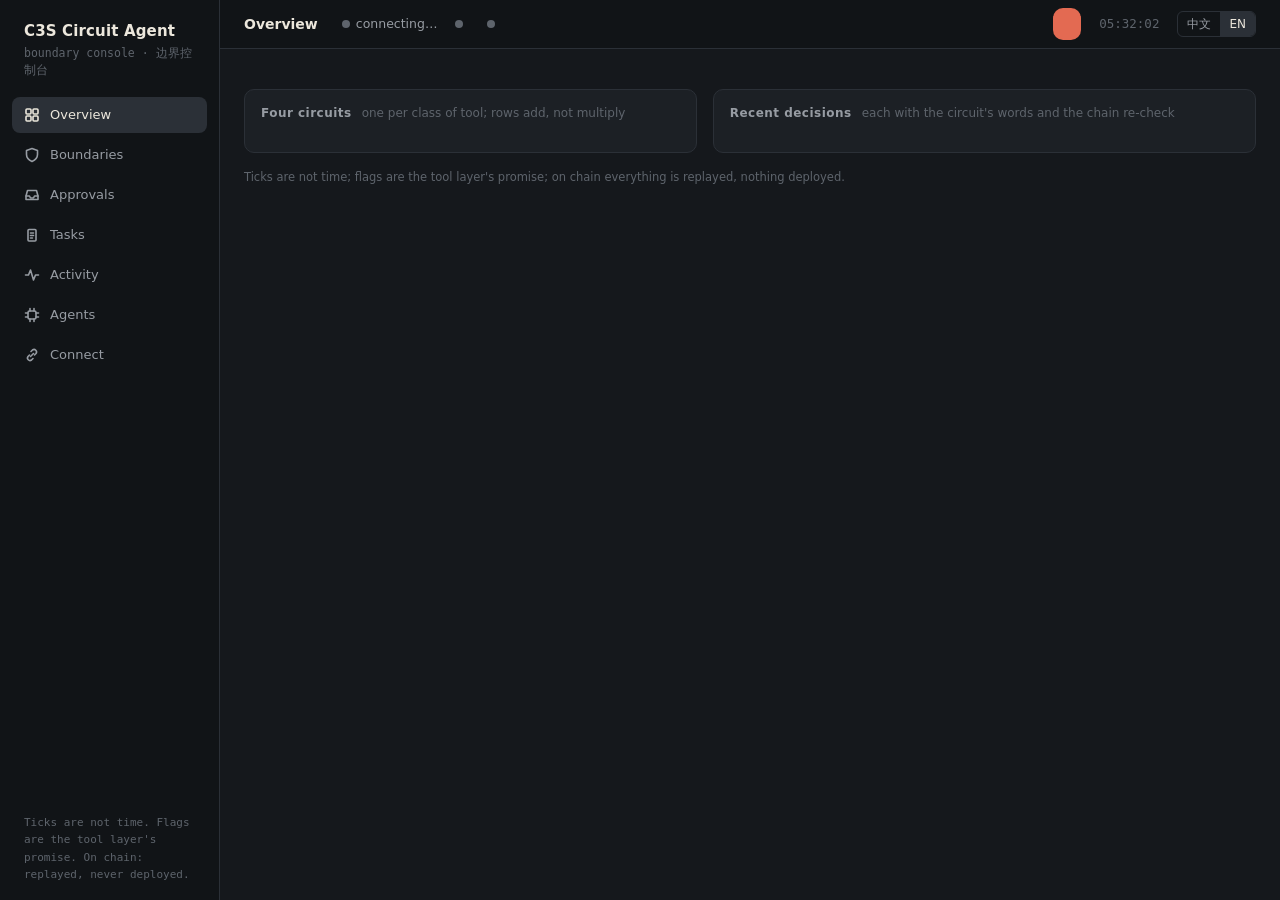
==== commit 5ccce0b9: "The stop button stops a condition, not a list of names stop_all wrote `blocked` for every agent the " ====
--- a/console/static/index.html
+++ b/console/static/index.html
@@ -627,15 +627,17 @@
     "ap.needs.note": "电路要一个人写一位才放行。", "ap.blocked.note": "这个 agent 正被封锁：它的请求一律被拒。先解除封锁（右边开关面板，或下面的「解除全部封锁」），确认才有意义。",
     "ap.code": "匹配码", "ap.code.hint": "按钮上的两位数要和这里一样——同一块屏幕上读到的才算。聊天里批准必须带它。",
     "ap.note": "备注（可选）", "ap.h.note": "备注：{note}",
-    "ap.stop.title": "全部停下", "ap.stop.sub": "一下把所有 agent 的 blocked 拉高；要解除得再做一次明确动作",
-    "ap.stop": "全部停下", "ap.stop.all": "已全部封锁 · {m}/{n}", "ap.stop.some": "全部停下（已封锁 {m}/{n}）",
-    "ap.stop.done": "已封锁 {n} 个 agent：它们的下一次请求都会被拒。",
-    "ap.stopped.banner": "封锁生效中：{m}/{n} 个 agent 的下一次请求都会被拒。blocked 是电平，会一直保持，直到有人明确解除。",
-    "ap.drill": "演练 / Test", "ap.drill.none": "现在还没有 agent：按下去不会有封锁对象。（演练，什么都没有改变。）",
-    "ap.drill.out": "演练：按下去会给这 {n} 个 agent 写 blocked = 1 —— {list}。现在什么都没有改变。",
+    "ap.stop.title": "全部停下", "ap.stop.sub": "一下拒掉所有 agent 的所有请求——认识的、还没出现的都算；要解除得再做一次明确动作",
+    "ap.stop": "全部停下", "ap.stop.all": "已全部停下 · 含尚未出现的 agent", "ap.stop.some": "全部停下（已手动封锁 {m}/{n}）",
+    "ap.stop.done": "已全部停下：所有请求一律被拒，直到有人解除——包括还没出现过的 agent。这里认识的 {n} 个 agent 的 blocked 也已拉高。",
+    "ap.stopped.banner": "全停生效中：任何 agent 的任何请求都会被拒——这里认识的 {n} 个，以及之后才出现或改了名的——直到有人在下面明确解除。这个闩重启也不会松。",
+    "ap.blocked.banner": "{m}/{n} 个 agent 被手动封锁；红键没有按下——不在这份名单里的 agent 仍在运行。",
+    "ap.stop.note": "有人按了全部停下。只有解除（下面，或 `c3s stop-all --resume`）能放开它；confirm 帮不上。",
+    "ap.drill": "演练 / Test", "ap.drill.none": "现在还没有 agent；按下去也会拒掉之后出现的任何 agent。（演练，什么都没有改变。）",
+    "ap.drill.out": "演练：按下去会拒掉所有 agent 的所有请求——这 {n} 个已知的（{list}）以及之后才出现的。现在什么都没有改变。",
     "ap.resume.open": "解除全部封锁", "ap.resume.word": "解除", "ap.resume.go": "确认解除",
     "ap.resume.ask": "解除是第二个动作：先点「解除全部封锁」，再输入 {word}，然后确认。故意麻烦。",
-    "ap.resume.done": "已解除 {n} 个 agent 的封锁。",
+    "ap.resume.done": "已解除全停：请求重新由电路决定；{n} 个已知 agent 的封锁也已放开。",
     "eff.read": "读取 read", "eff.send": "发出 send", "eff.delete": "删除 delete", "eff.move": "移动 move", "eff.write": "写入 write", "eff.pay": "付款 pay", "eff.exec": "执行 exec",
     "eff.rev": "可逆", "eff.irrev": "不可逆", "eff.unknown": "可逆性未知", "eff.more": "其他字段",
     "ap.switches": "工具层的其他开关", "ap.switches.sub": "按 agent",
@@ -667,7 +669,8 @@
     "ac.tester": "发一条请求", "ac.tester.sub": "演示用：这里两栏都是你在按，所以只是演示", "ac.intent": "intent 为高", "ac.send": "发出（1 拍）",
     "ac.log": "决策流水", "ac.sub": "最近 {n} 条 · 放行 {g} · 拒绝 {r}", "ac.none": "还没有记录。",
     "f.all": "全部", "f.granted": "放行", "f.refused": "拒绝", "f.tool": "工具层", "f.policy": "规则",
-    "v.grant": "放行", "v.refuse": "拒绝", "v.tool": "工具层", "v.policy": "规则", "v.spoof": "冒名", "v.task": "任务",
+    "v.grant": "放行", "v.refuse": "拒绝", "v.tool": "工具层", "v.policy": "规则", "v.spoof": "冒名", "v.task": "任务", "v.stop": "全停",
+    "e.stop.on": "有人按了全部停下：所有 agent 的所有请求一律被拒（当时认识 {n} 个），直到解除。", "e.stop.off": "有人解除了全停：请求重新由电路决定（{n} 个已知 agent 放开）。", "e.stop.from": "来自 {source}",
     "e.task.filed": "你交了一件事", "e.task.closed": "这件事关掉了", "e.task.cap": "上限 {n} 次放行",
     "e.spoof.missing": "这个名字已绑定令牌，请求却没带令牌 —— 没问任何电路就拒了。", "e.spoof.wrong": "这个名字已绑定令牌，请求带的不是它的令牌 —— 没问任何电路就拒了。",
     "e.tick": "第 {n} 拍", "e.gap": "距上次放行 {n} 拍", "e.why": "拒绝原因（电路原话）：", "e.granted": "每条检查都过，电路输出 grant = 1。",
@@ -762,15 +765,17 @@
     "ap.needs.note": "The circuit wants one bit from a person before it grants this.", "ap.blocked.note": "This agent is blocked: everything it asks is refused. Lift the block first (the switches panel, or \"lift every block\" below) — a confirm cannot help while it stands.",
     "ap.code": "matching code", "ap.code.hint": "The two digits on the button must be the two digits here — read off the same screen as the request. A chat channel must send them.",
     "ap.note": "note (optional)", "ap.h.note": "note: {note}",
-    "ap.stop.title": "Stop everything", "ap.stop.sub": "raises blocked for every agent at once; getting back needs a second, deliberate action",
-    "ap.stop": "Stop everything", "ap.stop.all": "everything blocked · {m}/{n}", "ap.stop.some": "Stop everything ({m}/{n} blocked)",
-    "ap.stop.done": "Blocked {n} agent(s): the next thing each one asks is refused.",
-    "ap.stopped.banner": "Block in force: the next request from {m} of {n} agents is refused. blocked is a level — it stays until a person lifts it deliberately.",
-    "ap.drill": "Drill / Test", "ap.drill.none": "No agents yet: there is nothing for the button to block. (A drill: nothing changed.)",
-    "ap.drill.out": "Drill: pressing it writes blocked = 1 for these {n} agent(s) — {list}. Nothing has changed.",
+    "ap.stop.title": "Stop everything", "ap.stop.sub": "one press refuses every request from every agent, known or not yet seen; getting back needs a second, deliberate action",
+    "ap.stop": "Stop everything", "ap.stop.all": "everything stopped · including agents not seen yet", "ap.stop.some": "Stop everything ({m}/{n} blocked by hand)",
+    "ap.stop.done": "Stopped everything: every request is refused until a person lifts it — including from agents not seen yet. blocked is also high for the {n} known agent(s).",
+    "ap.stopped.banner": "Stop in force: every request from every agent is refused — the {n} known here, and any that appears or renames itself — until a person lifts it below. The latch survives a restart.",
+    "ap.blocked.banner": "{m} of {n} agents are blocked by hand; the stop button is not pressed — an agent not on that list still runs.",
+    "ap.stop.note": "A person pressed stop. Only the resume (below, or `c3s stop-all --resume`) lifts this; a confirm cannot.",
+    "ap.drill": "Drill / Test", "ap.drill.none": "No agents known yet; pressing it would still refuse any that appears. (A drill: nothing changed.)",
+    "ap.drill.out": "Drill: pressing it refuses every request from every agent — these {n} known ({list}) and any that appears later. Nothing has changed.",
     "ap.resume.open": "lift every block", "ap.resume.word": "RESUME", "ap.resume.go": "confirm lift",
     "ap.resume.ask": "Lifting is a second action: press \"lift every block\", type {word}, then confirm. Deliberately awkward.",
-    "ap.resume.done": "Lifted the block on {n} agent(s).",
+    "ap.resume.done": "Lifted the stop: requests are decided by the circuits again, and the {n} known agent(s) are unblocked.",
     "eff.read": "read", "eff.send": "send", "eff.delete": "delete", "eff.move": "move", "eff.write": "write", "eff.pay": "pay", "eff.exec": "exec",
     "eff.rev": "reversible", "eff.irrev": "irreversible", "eff.unknown": "reversibility unknown", "eff.more": "other fields",
     "ap.switches": "The tool layer's other switches", "ap.switches.sub": "per agent",
@@ -801,7 +806,8 @@
     "ac.tester": "Send a request", "ac.tester.sub": "for demos: you press both channels here, so it is only a demonstration", "ac.intent": "intent high", "ac.send": "Send (1 tick)",
     "ac.log": "Decision log", "ac.sub": "last {n} · {g} granted · {r} refused", "ac.none": "No entries yet.",
     "f.all": "all", "f.granted": "granted", "f.refused": "refused", "f.tool": "tool layer", "f.policy": "rules",
-    "v.grant": "GRANTED", "v.refuse": "REFUSED", "v.tool": "TOOL LAYER", "v.policy": "RULES", "v.spoof": "NOT ITS TOKEN", "v.task": "TASK",
+    "v.grant": "GRANTED", "v.refuse": "REFUSED", "v.tool": "TOOL LAYER", "v.policy": "RULES", "v.spoof": "NOT ITS TOKEN", "v.task": "TASK", "v.stop": "STOP",
+    "e.stop.on": "a person pressed stop: every request from every agent is refused ({n} known at the time) until a person resumes.", "e.stop.off": "a person lifted the stop: requests are decided by the circuits again ({n} known agent(s) unblocked).", "e.stop.from": "from {source}",
     "e.task.filed": "you filed a job", "e.task.closed": "the job was closed", "e.task.cap": "a ceiling of {n} grants",
     "e.spoof.missing": "This name is bound to a token and the request sent none — refused before any circuit was asked.", "e.spoof.wrong": "This name is bound to a token and the request sent a different one — refused before any circuit was asked.",
     "e.tick": "tick {n}", "e.gap": "{n} ticks since the previous grant", "e.why": "refused because (the circuit's own words):", "e.granted": "every check passed; the circuit output grant = 1.",
@@ -925,6 +931,7 @@
 ];
 function itemNote(p) {
   const why = p.why || [];
+  if (why.some((w) => String(w).startsWith("stopped:"))) return "ap.stop.note";  // the operator-stop latch
   if (why.some((w) => String(w).startsWith("blocked is high"))) return "ap.blocked.note";
   for (const w of why) for (const [re, key] of NOTE_FOR) if (re.test(w)) return key;
   return p.bit && !p.waiting_on_time ? "ap.needs.note" : "ap.wait.note";
@@ -1339,31 +1346,36 @@
 }
 
 // -- the big red button --
-// One press writes blocked = 1 for every agent the console knows. blocked is a level, so
-// it latches: nothing lifts it on its own, and lifting it is a second, deliberate action
-// (press "lift every block", type the word, confirm) placed away from the stop itself.
-// Whether everything is stopped is read out of the state, not remembered here, so the
-// phone and the desktop always agree and a reload changes nothing.
+// One press sets the console's operator-stop latch: every request from every agent — the
+// names known now and any that appears or renames itself later — is refused before any
+// circuit is asked, until a person resumes. It also raises blocked for the known names, so
+// the switches panel agrees, but the latch is what holds. Lifting it is a second, deliberate
+// action (press "lift every block", type the word, confirm) placed away from the stop itself.
+// Whether everything is stopped is read out of the state (`operator_stop.on`), never counted
+// from blocked names: a count of names could not speak for the agents not seen yet.
 function stopCount(s) {
   const n = s.agents.length, m = s.agents.filter((a) => N((a.armed || {}).blocked)).length;
-  return { n, m, stopped: n > 0 && m === n };
+  return { n, m, stopped: !!(s.operator_stop && s.operator_stop.on) };
 }
 function renderStop(s) {
   const { n, m, stopped } = stopCount(s);
-  const label = stopped ? t("ap.stop.all", { m: num(m), n: num(n) }) : m ? t("ap.stop.some", { m: num(m), n: num(n) }) : t("ap.stop");
+  const label = stopped ? t("ap.stop.all") : m ? t("ap.stop.some", { m: num(m), n: num(n) }) : t("ap.stop");
   ["stop-all", "stop-all-2", "stop-big"].forEach((id) => {
     const b = $(id);
     if (!b) return;
     b.textContent = label;
-    b.disabled = stopped;  // everything already blocked: the way back is the resume control
+    b.disabled = stopped;  // the stop is already in force: the way back is the resume control
   });
   const banner = $("ap-stop-banner");
-  banner.hidden = !m;
-  banner.textContent = m ? t("ap.stopped.banner", { m: num(m), n: num(n) }) : "";
-  $("ap-resume").hidden = !m;
+  banner.hidden = !(stopped || m);
+  // Under the stop the honest reading is "everything, including agents not seen yet"; a
+  // count of blocked names is only meaningful when the stop is NOT pressed.
+  banner.textContent = stopped ? t("ap.stopped.banner", { n: num(n), since: s.operator_stop.since ? clock(s.operator_stop.since) : "" })
+    : m ? t("ap.blocked.banner", { m: num(m), n: num(n) }) : "";
+  $("ap-resume").hidden = !(stopped || m);
   $("ap-resume-hint").textContent = t("ap.resume.ask", { word: t("ap.resume.word") });
   $("resume-word").placeholder = t("ap.resume.word");
-  if (!m) closeResume();
+  if (!(stopped || m)) closeResume();
 }
 function closeResume() {
   $("resume-word").hidden = true; $("resume-go").hidden = true; $("resume-word").value = ""; $("resume-go").disabled = true;
@@ -1417,10 +1429,10 @@
   $("ac-filters").querySelectorAll("[data-fk]").forEach((b) => b.addEventListener("click", () => { FILTER_KIND = b.dataset.fk; renderActivity(STATE); }));
   const rows = tr.filter((e) => {
     if (FILTER_CLS !== "all" && (e.kind === "request" || e.kind === "policy" || e.kind === "spoof") && (e.class || "exec") !== FILTER_CLS) return false;
-    if (FILTER_CLS !== "all" && (e.kind === "tool" || e.kind === "task")) return false;
+    if (FILTER_CLS !== "all" && (e.kind === "tool" || e.kind === "task" || e.kind === "stop")) return false;
     if (FILTER_KIND === "granted") return e.kind === "request" && e.granted;
     if (FILTER_KIND === "refused") return (e.kind === "request" && !e.granted) || e.kind === "spoof";
-    if (FILTER_KIND === "tool") return e.kind === "tool";
+    if (FILTER_KIND === "tool") return e.kind === "tool" || e.kind === "stop";  // both are a person's hand
     if (FILTER_KIND === "policy") return e.kind === "policy";
     return true;
   });
@@ -1446,6 +1458,14 @@
       `<div class="d reason">${esc(e.text || "")}</div>` +
       (N(e.max_grants) ? `<div class="d">${t("e.task.cap", { n: num(e.max_grants) })}</div>` : "") +
       (e.note ? `<div class="d">${t("tk.note", { note: esc(e.note) })}</div>` : "") + `</div></div>`;
+  }
+  if (e.kind === "stop") {
+    // The big red button, or its release. A person's act against every agent at once, so it
+    // is one line rather than one per name; the per-name `blocked` writes follow it.
+    const n = (e.agents || []).length;
+    return `<div class="e tool">${at}<div><div class="h"><span class="verdict">${t("v.stop")}</span><span class="agent">${t(e.stopped ? "e.stop.on" : "e.stop.off", { n: num(n) })}</span>` +
+      (e.source ? `<span class="mono muted">${t("e.stop.from", { source: esc(e.source) })}</span>` : "") + `</div>` +
+      (e.note ? `<div class="d reason">${t("ap.h.note", { note: esc(e.note) })}</div>` : "") + `</div></div>`;
   }
   if (e.kind === "spoof") {
     // A request under a bound name without that name's token: refused before any circuit
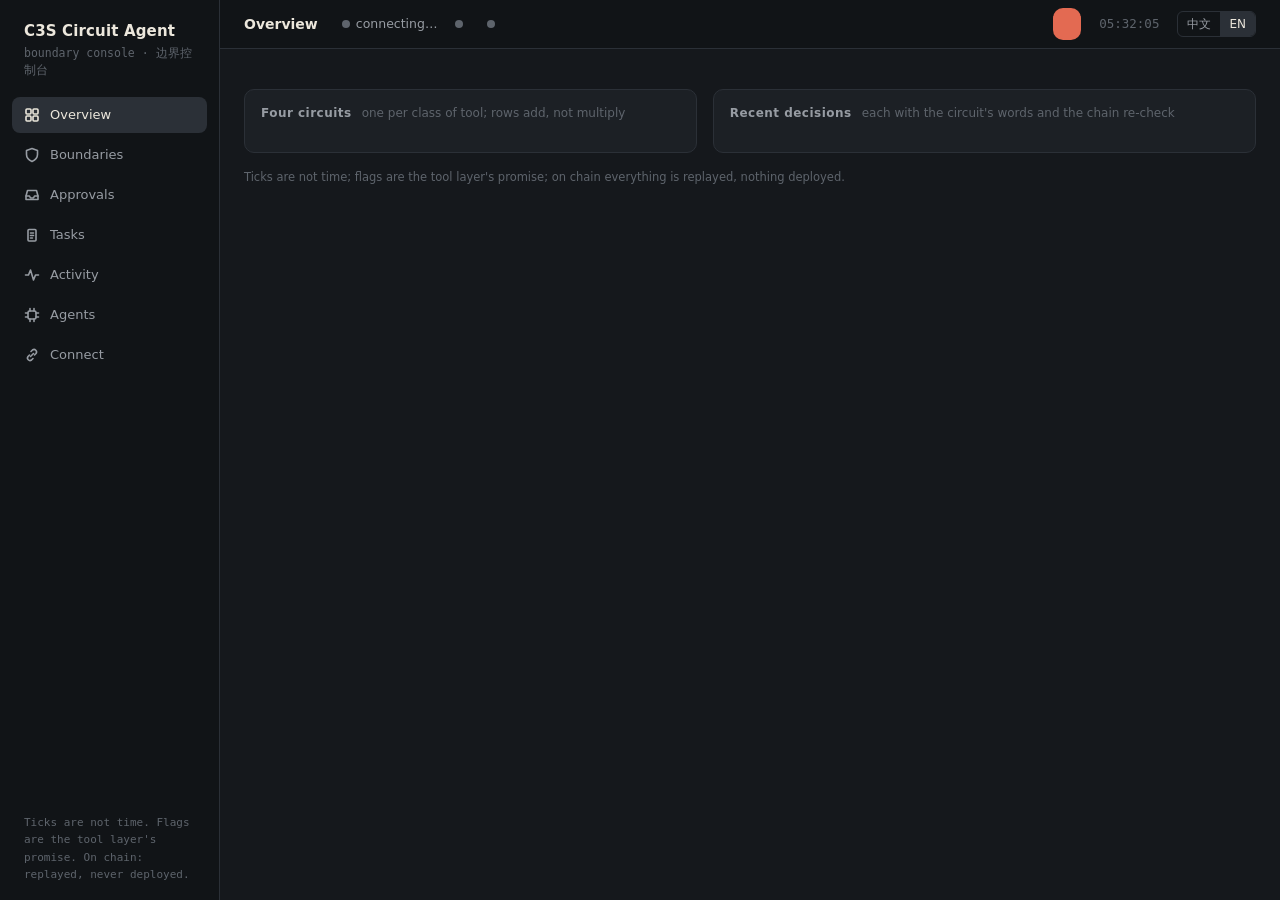
==== commit 690eb720: "The operator token stops riding the Wi-Fi: a paired phone gets a token of its own The page attached " ====
--- a/console/static/index.html
+++ b/console/static/index.html
@@ -283,6 +283,7 @@
 <header><div class="bar">
   <h1><span id="title"></span><small id="subtitle"></small></h1>
   <span><i class="dot" id="svc-dot"></i><span id="svc"></span></span>
+  <span class="mono muted" id="viewer-badge" hidden></span>
   <span><i class="dot" id="chain-dot"></i><span id="chain"></span></span>
   <span><i class="dot" id="models-dot"></i><span id="models"></span></span>
   <span class="spacer"></span>
@@ -566,7 +567,9 @@
     "title.overview": "总览", "sub.overview": "", "title.boundaries": "边界", "sub.boundaries": "规则 → 电路 → 逐行核对 → 遍历证明",
     "title.approvals": "待确认", "sub.approvals": "", "title.tasks": "任务", "sub.tasks": "交一件事给它做；每次调用照旧一条一条过电路", "title.activity": "流水", "sub.activity": "每条决策都带电路原话与链上复算",
     "title.agents": "Agents", "sub.agents": "一个名字，四张电路各一份状态", "title.connect": "接入", "sub.connect": "你的模型、你的工具、你的链——边界都在同一张电路上",
-    "svc.ok": "服务已连接", "svc.bad": "服务无响应", "svc.wait": "连接中…",
+    "svc.ok": "服务已连接", "svc.bad": "服务无响应", "svc.wait": "连接中…", "svc.denied": "无权读取：在电脑上跑 `c3s pair` 重新配对这台手机",
+    "tok.viewer.badge": "手机视图（只读 + 确认/封锁）", "tok.viewer.no": "这台手机拿的是查看令牌：能看、能确认屏幕上的调用、能封锁——不能装规则、不能全停/解除、不能解封。这些要在电脑上做。",
+    "tok.viewer.have": "我有操作者令牌", "tok.viewer.switches": "手机只能对屏幕上有匹配码的调用按确认或封锁；这些裸开关是操作者的。",
     "chain.off": "链上复核已关闭", "chain.idle": "链上复核就绪（BSC 只读，未部署）", "chain.ok": "链上复核一致 · 未部署", "chain.pend": "链上复核进行中", "chain.err": "链上节点不可用，仅本地裁决", "chain.dis": "链上复核不一致！",
     "models.n": "{n} 个模型已接入", "models.none": "还没有模型接入",
     "honest.line": "拍不是时间；标志位是工具层的承诺；链上只复算、不部署。",
@@ -678,7 +681,7 @@
     "e.chain.ok": "BSC（链 {id}）只读复核一致 · 未部署，无钱包", "e.chain.dis": "BSC（链 {id}）复核不一致：节点算出 grant = {g}", "e.chain.err": "链上复核不可用：{err}（裁决不受影响）",
     "e.tool": "写入 {bits}", "e.policy": "{cls}：{rules}", "e.policy.s": "{nand} NAND + {latch} LATCH · 核对 {rows} 行 · {holds}", "e.policy.none": "{cls}：移除电路，不再设限",
     "l.sending": "已发出，等电路…", "l.neterr": "发不出去：{e}",
-    "tok.prompt": "操作者令牌（安装规则、写 confirm/blocked 需要）。在后台启动日志里，也在 ~/.c3s-circuit-agent/operator-token。只存在这个浏览器里，不会发给服务器。",
+    "tok.prompt": "操作者令牌（安装规则、写 confirm/blocked 需要）。在后台启动日志里，也在 ~/.c3s-circuit-agent/operator-token。只存在这个浏览器里；只随它所守的写操作发出，读取从不带它。",
     // agents
     "ag.title": "接入的 agent", "ag.sub": "每个名字在每张电路上各有一份独立状态；一拍 = 该 agent 的一次请求",
     "ag.none": "还没有任何请求。",
@@ -708,7 +711,9 @@
     "title.overview": "Overview", "sub.overview": "", "title.boundaries": "Boundaries", "sub.boundaries": "rules → circuit → every row checked → every rule proven",
     "title.approvals": "Approvals", "sub.approvals": "", "title.tasks": "Tasks", "sub.tasks": "hand it a job; its calls still go through the circuits one at a time", "title.activity": "Activity", "sub.activity": "every decision with the circuit's words and the chain re-check",
     "title.agents": "Agents", "sub.agents": "one name, one state per circuit", "title.connect": "Connect", "sub.connect": "your model, your tools, your chain — the boundary is the same circuit",
-    "svc.ok": "service connected", "svc.bad": "service not responding", "svc.wait": "connecting…",
+    "svc.ok": "service connected", "svc.bad": "service not responding", "svc.wait": "connecting…", "svc.denied": "not allowed to read: re-pair this phone with `c3s pair` on the console",
+    "tok.viewer.badge": "phone view (read + confirm/block)", "tok.viewer.no": "This phone holds a viewer token: it can read, confirm a call shown here, and block — not install rules, stop or resume everything, or unblock. Those happen on the console itself.",
+    "tok.viewer.have": "I have the operator token", "tok.viewer.switches": "A phone presses confirm or block only for a call with a code on this screen; these bare switches are the operator's.",
     "chain.off": "chain check off", "chain.idle": "chain check ready (BSC, read-only, nothing deployed)", "chain.ok": "chain check agrees · nothing deployed", "chain.pend": "chain re-check running", "chain.err": "chain node unavailable, local verdict only", "chain.dis": "chain check DISAGREES",
     "models.n": "{n} model(s) connected", "models.none": "no model connected yet",
     "honest.line": "Ticks are not time; flags are the tool layer's promise; on chain everything is replayed, nothing deployed.",
@@ -815,7 +820,7 @@
     "e.chain.ok": "BSC (chain {id}) read-only re-check agrees · nothing deployed, no wallet", "e.chain.dis": "BSC (chain {id}) DISAGREES: node computed grant = {g}", "e.chain.err": "chain check unavailable: {err} (verdict unaffected)",
     "e.tool": "wrote {bits}", "e.policy": "{cls}: {rules}", "e.policy.s": "{nand} NAND + {latch} LATCH · {rows} rows checked · {holds}", "e.policy.none": "{cls}: circuit removed, no longer gated",
     "l.sending": "sent, waiting for the circuit…", "l.neterr": "could not send: {e}",
-    "tok.prompt": "Operator token (needed to install rules and write confirm/blocked). It is in the console's startup log and in ~/.c3s-circuit-agent/operator-token. Kept in this browser only; never sent to the server.",
+    "tok.prompt": "Operator token (needed to install rules and write confirm/blocked). It is in the console's startup log and in ~/.c3s-circuit-agent/operator-token. Kept in this browser only; sent only with the writes it gates, never on a read.",
     "ag.title": "Connected agents", "ag.sub": "one independent state per circuit per name; a tick is one request from that agent",
     "ag.none": "No requests yet.",
     "ag.name": "agent", "ag.ticks": "ticks", "ag.by": "per class ticks/grants", "ag.cool": "cooldown", "ag.latch": "latches", "ag.armed": "armed", "ag.seen": "last seen",
@@ -997,6 +1002,7 @@
   const open = s.tasks || [];
   $("nav-tasks").textContent = open.length ? String(open.length) : "";
   renderStop(s);  // the stop is on every screen, so its label follows the state everywhere
+  renderViewer();  // and so does what this page's token may do
   if (view === "overview") renderOverview(s, models, pending);
   else if (view === "boundaries") renderBoundaries(s);
   else if (view === "approvals") renderApprovals(s);
@@ -1184,7 +1190,7 @@
       ? `<button class="go tool" type="button" disabled>${t("ap.confirm")}</button><button class="danger" type="button" disabled>${t("ap.block")}</button>`
       : `<input class="notein" type="text" id="${nid}" maxlength="200" placeholder="${esc(t("ap.note"))}">
          <button class="go tool" type="button" data-arm="${esc(bit)}" data-agent="${esc(p.agent)}" data-for="${esc(p.reason || "")}" data-code="${esc(p.code || "")}" data-note="${nid}">${t(bit === "confirm_b" ? "ap.confirm_b" : "ap.confirm")}${p.code ? ` · ${esc(p.code)}` : ""}</button>
-         <button class="danger" type="button" data-arm="blocked" data-agent="${esc(p.agent)}" data-note="${nid}">${t("ap.block")}</button>`;
+         <button class="danger" type="button" data-arm="blocked" data-agent="${esc(p.agent)}" data-code="${esc(p.code || "")}" data-note="${nid}">${t("ap.block")}</button>`;
     return `<div class="pend${wait ? " wait" : ""}"><div style="display:grid;gap:5px;min-width:0">
       ${p.effect ? effectCard(p.effect) : ""}
       <div class="who"><b>${esc(p.agent)}</b>${chipFor(p.class || "exec")}${p.task ? `<span class="mono muted">${t("tk.belongs")} <span class="tid">${esc(p.task)}</span></span>` : ""}<span class="mono muted">tick ${num(p.tick)} · ${clock(p.at)}</span>${wait ? "" : code}</div>
@@ -1223,6 +1229,12 @@
     return `<div class="togl${ok ? "" : " dis"}"><span class="lbl"><b>${esc(bit)}</b><small>${ok ? esc(t("sw." + bit)) : t("sw.unread")}</small></span>${btn}</div>`;
   }).join("");
   $("ap-toggles").querySelectorAll("[data-arm]").forEach((b) => b.addEventListener("click", () => arm(AP_AGENT, b.dataset.arm, N(b.dataset.v), b)));
+  if (viewerOnly()) {
+    // A phone's token presses only what it can see: a waiting call's confirm, or a block
+    // with that call's code. These bare switches send no code, so they are the operator's.
+    $("ap-toggles").querySelectorAll("button").forEach((b) => { b.disabled = true; b.title = t("tok.viewer.no"); });
+    $("ap-msg").innerHTML = `<span class="muted">${t("tok.viewer.switches")}</span>`;
+  }
 }
 $("ap-agent").addEventListener("change", () => { AP_AGENT = $("ap-agent").value; if (STATE) renderApprovals(STATE); });
 async function arm(agent, bit, v, btn, forReason, code, note) {
@@ -1236,6 +1248,8 @@
     if (forReason && (bit === "confirm" || bit === "confirm_b")) {
       body.for_reason = forReason;
       if (code) body.code = code;
+    } else if (code && viewerOnly()) {
+      body.code = code;  // a phone blocks only an agent whose code it can read off this screen
     }
     if (note && String(note).trim()) body.note = String(note).trim().slice(0, 200);
     const d = await post("/api/tool", body, { token: true });  // confirm/blocked/heartbeat need the operator token
@@ -1258,7 +1272,7 @@
   try {
     // The token goes on this read for the same reason /api/state carries it: over the LAN
     // the console closes the ledger, because it is the person's own words about their work.
-    const r = await fetch("/api/tasks", { cache: "no-store", headers: TOKEN ? { "x-reflex-token": TOKEN } : {} });
+    const r = await fetch("/api/tasks", { cache: "no-store", headers: readHeaders() });
     if (!r.ok) throw new Error(r.status);
     TK_ALL = (await r.json()).tasks || [];
     tkRenderClosed();
@@ -1360,12 +1374,17 @@
 function renderStop(s) {
   const { n, m, stopped } = stopCount(s);
   const label = stopped ? t("ap.stop.all") : m ? t("ap.stop.some", { m: num(m), n: num(n) }) : t("ap.stop");
+  const v = viewerOnly();  // a paired phone may block an agent it can see, not stop or resume everything
   ["stop-all", "stop-all-2", "stop-big"].forEach((id) => {
     const b = $(id);
     if (!b) return;
     b.textContent = label;
-    b.disabled = stopped;  // the stop is already in force: the way back is the resume control
+    b.disabled = stopped || v;  // the stop is already in force: the way back is the resume control
+    b.title = v ? t("tok.viewer.no") : "";
   });
+  ["resume-open", "resume-go"].forEach((id) => { if (v) $(id).disabled = true; });
+  if (v && !$("ap-stop-msg").dataset.viewer) { $("ap-stop-msg").innerHTML = `<span class="muted">${t("tok.viewer.no")}</span>`; $("ap-stop-msg").dataset.viewer = "1"; }
+  if (!v && $("ap-stop-msg").dataset.viewer) { $("ap-stop-msg").innerHTML = ""; delete $("ap-stop-msg").dataset.viewer; }
   const banner = $("ap-stop-banner");
   banner.hidden = !(stopped || m);
   // Under the stop the honest reading is "everything, including agents not seen yet"; a
@@ -1506,31 +1525,66 @@
   LAST = e;
   $("last").innerHTML = e.error ? `<span class="bad">${esc(e.error)}</span>` : entryHtml(e, false).replace(/^<div class="e/, '<div style="padding:0;border:0;background:none" class="e');
 }
-// The operator token gates installing rules and writing the person's bits. It is kept in
-// this browser only (localStorage), never fetched from the server — so an agent that reads
-// the page HTML learns nothing. The person pastes it once from the console's own log.
-let TOKEN = null;
-try { TOKEN = localStorage.getItem("reflex.token"); } catch (e) { /* private window */ }
+// Two tokens, and the page keeps them apart on purpose.
+//
+// The operator token gates installing rules, stopping and resuming, filing tasks and the
+// person's bits. It is kept in this browser only (localStorage), never fetched from the
+// server, and — since 2026-09-17 — sent ONLY with a write it gates, never on a read. It used
+// to ride the two-second /api/state poll, which over the Wi-Fi put the person's one secret on
+// the network in cleartext for as long as the page was open (docs/REDTEAM-2026-09-17.md F1).
+//
+// The viewer token is a paired phone's own (`c3s pair` puts it in the QR). It reads the
+// console and presses confirm/block for a call it can see — the same rights as a Cardputer
+// over Wi-Fi, plus the reads. It cannot install rules, stop, resume or unblock, and the page
+// says so where those controls are instead of failing silently.
+let TOKEN = null, VIEWER = null, READ_DENIED = false;
+try { TOKEN = localStorage.getItem("reflex.token"); VIEWER = localStorage.getItem("reflex.viewer"); } catch (e) { /* private window */ }
 function askToken() {
   const v = window.prompt(t("tok.prompt"));
   if (v) { TOKEN = v.trim(); try { localStorage.setItem("reflex.token", TOKEN); } catch (e) { /* ignore */ } }
   return TOKEN;
 }
+// What a GET carries: the viewer token if this page has one, otherwise nothing. Never the
+// operator token — on this machine a read needs no token, and over the network the phone
+// has its own. A page on the LAN with neither gets 403 and is told to re-pair.
+const readHeaders = () => (VIEWER ? { "x-reflex-device-token": VIEWER } : {});
+const viewerOnly = () => !TOKEN && !!VIEWER;
 async function post(path, body, opts) {
   const headers = { "content-type": "application/json" };
   const needsToken = opts && opts.token;
-  if (needsToken) { if (!TOKEN) askToken(); if (TOKEN) headers["x-reflex-token"] = TOKEN; }
+  let asDevice = false;
+  if (needsToken) {
+    if (TOKEN) headers["x-reflex-token"] = TOKEN;
+    else if (VIEWER && path === "/api/tool") { headers["x-reflex-device-token"] = VIEWER; asDevice = true; }  // the phone's own press
+    else if (VIEWER) return { error: t("tok.viewer.no") };   // rules, stop, resume, tasks: not a phone's to do
+    else if (askToken()) headers["x-reflex-token"] = TOKEN;
+  }
   let r = await fetch(path, { method: "POST", headers, body: JSON.stringify(body) });
   let d = await r.json();
   // Ask again only when the *token* was the problem. A wrong matching code is also 403,
   // and prompting for the token there would blame the wrong thing and teach the wrong fix.
-  if (r.status === 403 && needsToken && /token/i.test(d.error || "") && askToken()) {
+  if (r.status === 403 && needsToken && !asDevice && /token/i.test(d.error || "") && askToken()) {
     headers["x-reflex-token"] = TOKEN;
     r = await fetch(path, { method: "POST", headers, body: JSON.stringify(body) });
     d = await r.json();
   }
   if (!r.ok) d.error = d.error || `HTTP ${r.status}`;
   return d;
+}
+// Where an operator-only control sits, say what this page can and cannot do when it holds
+// a viewer token. Disabling silently would read as "broken"; failing on click would read as
+// "the token is wrong". Neither is what happened: the phone was given exactly these rights.
+function renderViewer() {
+  const v = viewerOnly();
+  $("viewer-badge").hidden = !v;
+  $("viewer-badge").textContent = v ? t("tok.viewer.badge") : "";
+  const note = `<span class="muted">${t("tok.viewer.no")}</span> <button class="pre viewer-op" type="button">${t("tok.viewer.have")}</button>`;
+  [["install", "install-msg"], ["tk-go", "tk-msg"]].forEach(([btn, msg]) => {
+    if ($(btn)) $(btn).disabled = v;
+    if (v && $(msg) && !$(msg).dataset.viewer) { $(msg).innerHTML = note; $(msg).dataset.viewer = "1"; }
+    if (!v && $(msg) && $(msg).dataset.viewer) { $(msg).innerHTML = ""; delete $(msg).dataset.viewer; }
+  });
+  document.querySelectorAll(".viewer-op").forEach((b) => { b.onclick = () => { if (askToken()) refresh(); }; });
 }
 $("req").addEventListener("submit", async (ev) => {
   ev.preventDefault();
@@ -1640,7 +1694,7 @@
   const note = $("cn-manifest-note"), pre = $("cn-manifest"), cls = CN_CLS;
   note.textContent = t("cn.manifest.busy");
   try {
-    const r = await fetch(`/api/manifest?class=${encodeURIComponent(cls)}`, { cache: "no-store", headers: TOKEN ? { "x-reflex-token": TOKEN } : {} });
+    const r = await fetch(`/api/manifest?class=${encodeURIComponent(cls)}`, { cache: "no-store", headers: readHeaders() });
     const d = await r.json();
     if (!r.ok) { note.textContent = d.error || String(r.status); pre.hidden = true; return; }
     pre.textContent = d.manifest_canonical;  // byte for byte what the hash covers; do not reformat
@@ -1752,12 +1806,14 @@
 async function cnFetchMap() {
   CN_BUSY = true;
   try {
-    // The token goes on this read only because the map names paths on the console's own
-    // machine, and the console closes that to the network (a phone that scanned the
-    // pairing link has the token; on the console's machine none is needed).
+    // The map names paths on the console's own machine, so the console closes it to the
+    // network for everyone but the operator — a paired phone's viewer token is refused here
+    // on purpose, and the message says so rather than drawing an empty map.
     const r = await fetch(`/api/classes?agent=${encodeURIComponent($("cn-cc-agent").value.trim() || "claude-code:mine")}`,
-                          { cache: "no-store", headers: TOKEN ? { "x-reflex-token": TOKEN } : {} });
-    CN_MAP = await r.json();
+                          { cache: "no-store", headers: readHeaders() });
+    const d = await r.json();
+    if (!r.ok) { $("cn-tools-msg").textContent = d.error || `HTTP ${r.status}`; CN_BUSY = false; return; }
+    CN_MAP = d;
     CN_EDITS = {};
     cnRenderTools();
     cnRenderPanels();
@@ -1910,9 +1966,11 @@
 // ---------- live ----------
 async function refresh() {
   try {
-    // Over the LAN the state needs the operator token (the phone that scanned the QR has it);
-    // on this machine the header is ignored.
-    const r = await fetch("/api/state", { cache: "no-store", headers: TOKEN ? { "x-reflex-token": TOKEN } : {} });
+    // Over the LAN the state needs a token: the paired phone's own (never the operator's —
+    // a read is not what that token is for, and it must not ride the Wi-Fi every two
+    // seconds). On this machine no header is needed and none is sent.
+    const r = await fetch("/api/state", { cache: "no-store", headers: readHeaders() });
+    READ_DENIED = r.status === 403;
     if (!r.ok) throw new Error(r.status);
     render(await r.json());
     lastOk = Date.now();
@@ -1922,19 +1980,26 @@
 function liveTick() {
   const now = Date.now();
   const alive = now - lastOk < 6000, settled = lastOk || now - OPENED > 6000;
-  $("svc-dot").className = `dot ${settled ? (alive ? "ok" : "bad") : ""}`;
-  $("svc").textContent = t(settled ? (alive ? "svc.ok" : "svc.bad") : "svc.wait");
+  $("svc-dot").className = `dot ${READ_DENIED ? "bad" : settled ? (alive ? "ok" : "bad") : ""}`;
+  $("svc").textContent = READ_DENIED ? t("svc.denied") : t(settled ? (alive ? "svc.ok" : "svc.bad") : "svc.wait");
   $("clock").textContent = new Date(now).toLocaleTimeString(locale(), { hour12: false });
 }
 
-// A pairing link carries the operator token in the fragment (`#approvals&token=…`). The
-// fragment never leaves the browser, so it is in no server log; it is kept here and then
-// taken off the address bar, so a screenshot or a forwarded link does not carry it on.
+// A pairing link carries this phone's own viewer token in the fragment (`#approvals&viewer=…`;
+// `c3s pair`). The fragment never leaves the browser, so it is in no server log; it is kept
+// here and then taken off the address bar, so a screenshot or a forwarded link does not carry
+// it on. The older `&token=` form (the operator token) is still read, for a person who
+// deliberately types it, but `c3s pair` no longer produces it.
 (function takeTokenFromFragment() {
-  const m = /^#?([a-z]*)&token=([A-Za-z0-9_\-]+)$/.exec(location.hash || "");
+  const m = /^#?([a-z]*)&(token|viewer)=([A-Za-z0-9_\-]+)$/.exec(location.hash || "");
   if (!m) return;
-  TOKEN = m[2];
-  try { localStorage.setItem("reflex.token", TOKEN); } catch (e) { /* private window: this visit only */ }
+  if (m[2] === "viewer") {
+    VIEWER = m[3];
+    try { localStorage.setItem("reflex.viewer", VIEWER); } catch (e) { /* private window: this visit only */ }
+  } else {
+    TOKEN = m[3];
+    try { localStorage.setItem("reflex.token", TOKEN); } catch (e) { /* private window: this visit only */ }
+  }
   history.replaceState(null, "", "#" + (m[1] || "approvals"));
 })();
 setLang(lang);
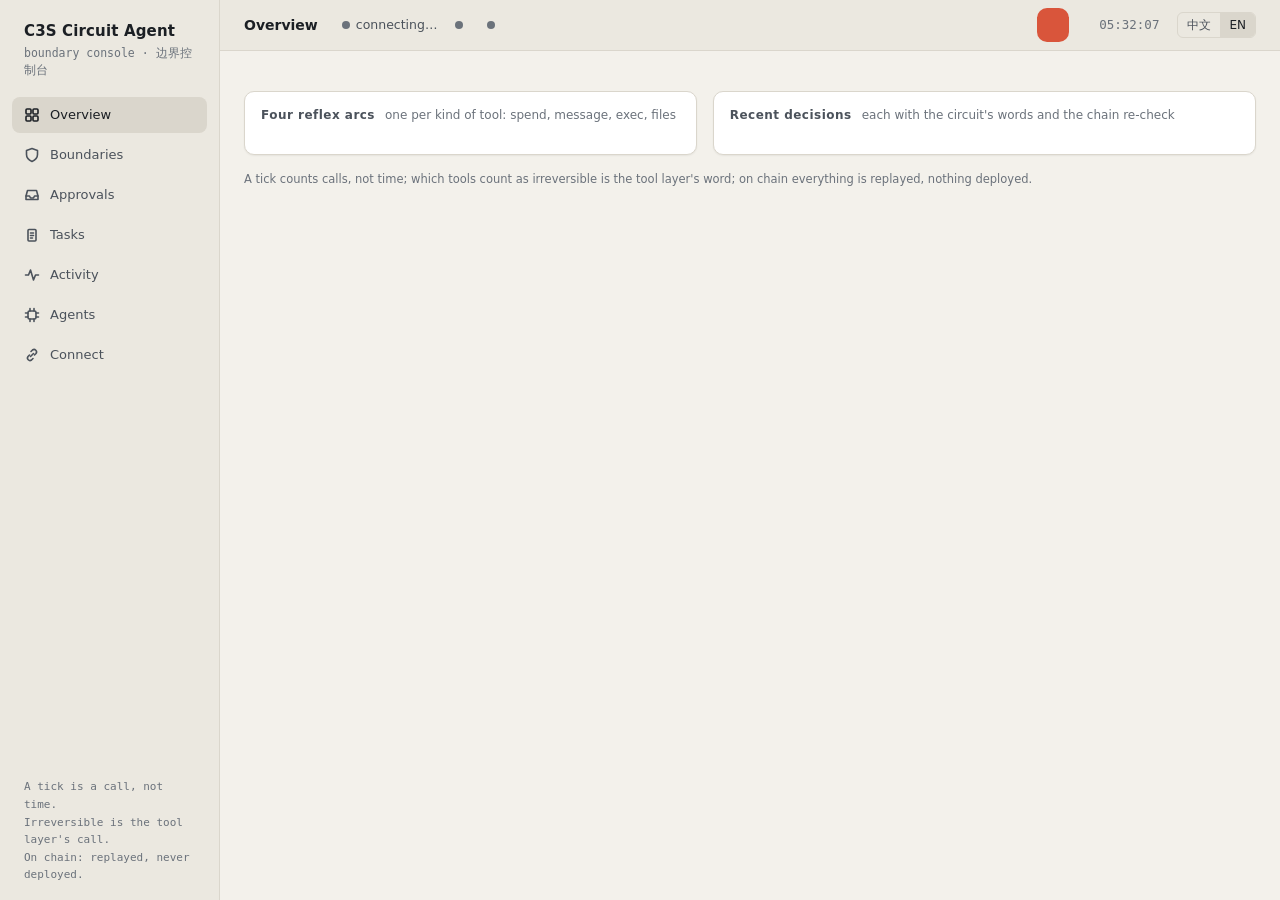
==== commit 6a6529f3: "The console reads for the person holding the phone, not the engineer who built it The UX audit in de" ====
--- a/console/static/index.html
+++ b/console/static/index.html
@@ -4,266 +4,418 @@
 <title>C3S Circuit Agent · boundary console</title>
 <meta name="viewport" content="width=device-width, initial-scale=1">
 <style>
-  :root { --bg: #15181C; --nav: #111417; --panel: #1C2025; --panel2: #202529; --line: #2B3037; --text: #ECE7DC; --dim: #979CA3;
-          --faint: #5E646C; --ok: #46C878; --bad: #E36A52; --amber: #F2A541; --blue: #6FA8DC; --agent: #6FA8DC; --tool: #F2A541;
-          --mono: ui-monospace, SFMono-Regular, Menlo, Consolas, monospace; }
-  * { box-sizing: border-box; }
-  [hidden] { display: none !important; }  /* a display: rule of ours must not outvote hidden */
-  html { color-scheme: dark; }
-  body { margin: 0; background: var(--bg); color: var(--dim); font: 14px/1.5 system-ui, -apple-system, "PingFang SC", "Noto Sans CJK SC", sans-serif; overflow-x: hidden; }
-  a { color: var(--blue); text-decoration: none; }
-  code, .mono { font-family: var(--mono); font-size: 12.5px; }
-  .num { font-family: var(--mono); color: var(--text); font-variant-numeric: tabular-nums; }
-  .muted { color: var(--faint); } .ok { color: var(--ok); } .bad { color: var(--bad); } .amber { color: var(--amber); }
-  .c-agent { color: var(--agent); } .c-tool { color: var(--tool); }
-  button { font: inherit; cursor: pointer; }
-  button:disabled { opacity: .5; cursor: not-allowed; }
-  input, select, textarea { background: #14171a; border: 1px solid var(--line); color: var(--text); padding: 6px 8px; font: inherit; font-size: 13px; border-radius: 6px; min-width: 0; }
-  input[type=number] { font-family: var(--mono); }
-  textarea { width: 100%; resize: vertical; line-height: 1.5; }
-  input:focus, select:focus, textarea:focus { outline: 1px solid var(--amber); border-color: var(--amber); }
-
-  /* shell */
-  .shell { display: grid; grid-template-columns: 220px minmax(0, 1fr); min-height: 100vh; }
-  nav { background: var(--nav); border-right: 1px solid var(--line); display: flex; flex-direction: column; gap: 4px; padding: 16px 12px; position: sticky; top: 0; height: 100vh; }
-  .brand { padding: 4px 12px 14px; }
-  .brand b { display: block; color: var(--text); font-weight: 600; font-size: 15px; letter-spacing: .01em; }
-  .brand small { display: block; font-family: var(--mono); color: var(--faint); font-size: 11.5px; margin-top: 2px; }
-  .nav-item { display: flex; align-items: center; gap: 10px; height: 36px; padding: 0 12px; border-radius: 8px; color: var(--dim); font-size: 13px; background: none; border: 0; text-align: left; width: 100%; }
-  .nav-item:hover { color: var(--text); }
-  .nav-item.on { background: var(--line); color: var(--text); }
-  .nav-item svg { width: 16px; height: 16px; stroke: currentColor; fill: none; stroke-width: 1.6; stroke-linecap: round; stroke-linejoin: round; flex: none; }
-  .nav-item .cnt { margin-left: auto; font-family: var(--mono); font-size: 11px; background: rgba(242,165,65,.14); color: var(--amber); border-radius: 4px; padding: 0 6px; }
-  .nav-item .cnt:empty { display: none; }
-  .nav-foot { margin-top: auto; padding: 0 12px; font-family: var(--mono); color: var(--faint); font-size: 11px; line-height: 1.6; }
-  .page { min-width: 0; display: flex; flex-direction: column; }
-  header { position: sticky; top: 0; z-index: 2; background: var(--nav); border-bottom: 1px solid var(--line); }
-  .bar { min-height: 48px; display: flex; flex-wrap: wrap; align-items: center; gap: 6px 18px; padding: 8px 24px; font-size: 12.5px; }
-  .bar h1 { margin: 0; font-size: 14px; font-weight: 600; color: var(--text); }
-  .bar h1 small { color: var(--faint); font-weight: 400; margin-left: 6px; font-size: 12.5px; }
-  .dot { display: inline-block; width: 8px; height: 8px; border-radius: 50%; background: var(--faint); margin-right: 6px; }
-  .dot.ok { background: var(--ok); box-shadow: 0 0 6px rgba(70,200,120,.5); } .dot.bad { background: var(--bad); } .dot.amber { background: var(--amber); }
-  .spacer { flex: 1; }
-  .lang { display: inline-flex; border: 1px solid var(--line); border-radius: 6px; overflow: hidden; }
-  .lang button { background: none; border: 0; color: var(--dim); padding: 3px 9px; font-size: 12px; }
-  .lang button.on { background: var(--line); color: var(--text); }
-  main { padding: 24px; display: grid; gap: 16px; align-content: start; }
-  section[data-view] { display: none; }
-  section[data-view].on { display: grid; gap: 16px; }
-  .foot { font-size: 11.5px; color: var(--faint); }
-
-  /* cards */
-  .card { background: var(--panel); border: 1px solid var(--line); border-radius: 10px; padding: 14px 16px; min-width: 0; display: flex; flex-direction: column; gap: 8px; }
-  .card.warn { border-color: rgba(242,165,65,.45); }
-  .h2 { margin: 0; font-size: 12px; letter-spacing: .04em; color: var(--dim); font-weight: 600; display: flex; flex-wrap: wrap; gap: 4px 10px; align-items: baseline; }
-  .h2 .sub { font-weight: 400; color: var(--faint); font-size: 12px; letter-spacing: 0; }
-  .h2 .right { margin-left: auto; }
-  .grid4 { display: grid; grid-template-columns: repeat(auto-fit, minmax(200px, 1fr)); gap: 16px; }
-  .grid2 { display: grid; grid-template-columns: repeat(2, minmax(0, 1fr)); gap: 16px; }
-  .grid3 { display: grid; grid-template-columns: repeat(3, minmax(0, 1fr)); gap: 16px; }
-  .split { display: grid; grid-template-columns: 5fr 6fr; gap: 16px; }
-  .split.b { grid-template-columns: 3fr 2fr; }
-  .split.a { grid-template-columns: minmax(0, 1fr) 320px; align-items: start; }
-  @media (max-width: 1000px) { .split, .split.b, .split.a, .grid3, .grid2 { grid-template-columns: 1fr; } }
-  .stat .k { font-size: 11px; color: var(--faint); letter-spacing: .04em; }
-  .stat .v { font-family: var(--mono); font-size: 22px; color: var(--text); line-height: 1.2; }
-  .stat .v small { font-size: 13px; color: var(--dim); font-family: inherit; }
-  .stat .d { font-size: 12.5px; color: var(--dim); overflow-wrap: anywhere; }
-  .mini { background: var(--panel2); border: 1px solid var(--line); border-radius: 8px; padding: 10px 12px; display: flex; flex-direction: column; gap: 4px; min-width: 0; }
-  .mini .nm { display: flex; gap: 8px; align-items: baseline; } .mini .nm b { color: var(--text); font-weight: 600; } .mini .nm span { color: var(--faint); font-size: 12px; }
-  .mini .rl { font-size: 12px; color: var(--dim); overflow-wrap: anywhere; }
-  .mini .ct { font-family: var(--mono); color: var(--text); margin-top: auto; font-size: 12.5px; }
-  .mini .st { font-size: 12px; }
-  .mini button { align-self: flex-start; }
-  .chip { font-family: var(--mono); font-size: 11px; padding: 1px 7px; border-radius: 4px; background: rgba(151,156,163,.14); color: var(--dim); white-space: nowrap; }
-  .chip.spend { color: var(--amber); } .chip.halt { color: var(--bad); }
-  .badge { display: inline-block; font-family: var(--mono); font-size: 10.5px; letter-spacing: .04em; padding: 1px 6px; border-radius: 4px; border: 1px solid transparent; white-space: nowrap; vertical-align: 1px; }
-  .badge.cost { color: var(--agent); border-color: rgba(111,168,220,.45); background: rgba(111,168,220,.08); }
-  .badge.boundary { color: var(--tool); border-color: rgba(242,165,65,.45); background: rgba(242,165,65,.08); }
-  .badge.count { color: var(--tool); border-color: rgba(242,165,65,.45); background: rgba(242,165,65,.08); }
-  .pre { background: none; border: 1px solid var(--line); color: var(--dim); border-radius: 6px; padding: 4px 9px; font-size: 12px; }
-  .pre:hover { color: var(--text); border-color: var(--faint); }
-  .pre.tool { border-color: rgba(242,165,65,.5); color: var(--tool); }
-  .pre.on { background: var(--line); color: var(--text); }
-  .go { border: 0; border-radius: 8px; padding: 7px 16px; font-weight: 600; color: #121417; background: var(--text); }
-  .go.tool { background: var(--tool); } .go.agent { background: var(--agent); }
-  .danger { border-radius: 8px; padding: 6px 14px; font-weight: 500; color: var(--bad); border: 1px solid rgba(227,106,82,.5); background: none; }
-  .link { background: none; border: 0; color: var(--faint); font-size: 12px; padding: 0; text-decoration: underline dotted; }
-  .tabs { display: flex; flex-wrap: wrap; gap: 6px; align-items: center; }
-  .tab { padding: 6px 12px; border-radius: 6px; font-size: 13px; color: var(--dim); font-family: var(--mono); background: none; border: 0; }
-  .tab.on { background: var(--line); color: var(--text); } .tab.halt { color: var(--amber); }
-  .msg { font-size: 13px; padding: 8px 10px; border-radius: 6px; background: var(--panel2); border: 1px solid var(--line); overflow-wrap: anywhere; }
-  .msg:empty { display: none; }
-  .note { font-size: 12px; color: var(--faint); overflow-wrap: anywhere; }
-  .note b, .lead b { color: var(--text); font-weight: 500; }
-  .lead { font-size: 12.5px; color: var(--dim); margin: 0; }
-
-  /* rule editor */
-  .rules { display: grid; gap: 7px; }
-  .rule { display: grid; grid-template-columns: 72px 1fr; gap: 6px 12px; align-items: start; padding: 7px 10px; background: var(--panel2); border: 1px solid var(--line); border-radius: 8px; }
-  .rule input[type=number] { width: 100%; text-align: center; padding: 5px 6px; }
-  .rule .tog { display: flex; justify-content: center; padding-top: 4px; }
-  .rule .tog input { width: 16px; height: 16px; margin: 0; accent-color: var(--tool); }
-  .rule .name { color: var(--text); font-size: 13px; font-weight: 500; display: flex; flex-wrap: wrap; gap: 4px 8px; align-items: baseline; }
-  .rule .name code { color: var(--faint); font-size: 11.5px; }
-  .rule .hint { font-size: 12px; color: var(--faint); line-height: 1.4; }
-  .rule .hint code { font-size: 11.5px; }
-  .rule .hint.cost code { color: var(--agent); } .rule .hint.boundary code { color: var(--tool); }
-  .rules[data-off] .rule { opacity: .4; }
-  .denyall { display: flex; gap: 8px; align-items: center; padding: 8px 10px; border: 1px solid rgba(227,106,82,.45); border-radius: 8px; font-size: 13px; color: var(--text); }
-  .denyall input { width: 16px; height: 16px; margin: 0; accent-color: var(--bad); }
-  .denyall small { color: var(--faint); font-size: 12px; }
-  .actions { display: flex; flex-wrap: wrap; gap: 8px 12px; align-items: center; }
-  .domain { font-size: 12px; color: var(--faint); } .domain.warn { color: var(--amber); }
-
-  /* evidence */
-  .words { margin: 0; padding: 0; list-style: none; display: grid; gap: 4px; }
-  .words li { display: grid; grid-template-columns: 14px 1fr; gap: 6px; font-size: 13px; color: var(--text); }
-  .words li::before { content: "·"; color: var(--faint); }
-  .words li .en { display: block; font-size: 11.5px; color: var(--faint); font-family: var(--mono); }
-  .inputs { font-size: 12px; color: var(--faint); overflow-wrap: anywhere; }
-  .inputs code { color: var(--dim); }
-  .sw { display: inline-block; width: 8px; height: 8px; border-radius: 2px; vertical-align: -1px; margin: 0 4px 0 6px; }
-  .verdict-row { display: grid; grid-template-columns: 22px 1fr; gap: 8px; padding: 8px 10px; border-radius: 8px; background: var(--panel2); border: 1px solid var(--line); border-left-width: 3px; }
-  .verdict-row.ok { border-left-color: var(--ok); } .verdict-row.bad { border-left-color: var(--bad); } .verdict-row.dim { border-left-color: var(--faint); }
-  .verdict-row .mark { font-family: var(--mono); font-weight: 700; font-size: 15px; line-height: 1.3; }
-  .verdict-row.ok .mark { color: var(--ok); } .verdict-row.bad .mark { color: var(--bad); } .verdict-row.dim .mark { color: var(--faint); }
-  .verdict-row .head { color: var(--text); font-weight: 500; font-size: 13px; }
-  .verdict-row .body { font-size: 12.5px; color: var(--dim); margin-top: 2px; }
-  .verdict-row .body b { color: var(--text); font-weight: 500; font-family: var(--mono); font-size: 12px; }
-  .tiles { display: grid; grid-template-columns: repeat(auto-fit, minmax(88px, 1fr)); gap: 8px; }
-  .tile { background: var(--panel2); border: 1px solid var(--line); border-radius: 8px; padding: 8px 10px; min-width: 0; }
-  .tile .k { font-size: 11px; color: var(--faint); letter-spacing: .04em; }
-  .tile .v { font-family: var(--mono); font-size: 17px; color: var(--text); line-height: 1.3; margin-top: 2px; white-space: nowrap; }
-  .tile .v small { font-size: 11.5px; color: var(--dim); margin-left: 3px; }
-  details { font-size: 12px; color: var(--faint); } summary { cursor: pointer; }
-  pre { margin: 0; padding: 10px 12px; background: var(--nav); border: 1px solid var(--line); border-radius: 6px; font-family: var(--mono); font-size: 11.5px; line-height: 1.5; color: var(--text); white-space: pre-wrap; overflow-wrap: anywhere; }
-  pre .c { color: var(--faint); } pre .t { color: var(--tool); }
-
-  /* approvals */
-  .pend { background: var(--panel2); border: 1px solid var(--line); border-left: 3px solid var(--tool); border-radius: 8px; padding: 12px 14px; display: grid; grid-template-columns: minmax(0, 1fr) auto; gap: 12px; align-items: start; }
-  .pend.wait { border-left-color: var(--faint); }
-  .pend .who { display: flex; flex-wrap: wrap; gap: 4px 10px; align-items: baseline; } .pend .who b { color: var(--text); font-weight: 600; overflow-wrap: anywhere; }
-  .pend .call { font-family: var(--mono); color: var(--text); font-size: 12.5px; overflow-wrap: anywhere; }
-  .pend .btns { display: flex; flex-direction: column; gap: 8px; min-width: 190px; }
-  .pend .btns button { white-space: nowrap; min-height: 44px; }
-  .pend .btns .notein { width: 100%; min-height: 44px; }
-  @media (max-width: 700px) { .pend { grid-template-columns: 1fr; } .pend .btns { min-width: 0; } }
-
-  /* the effect a person approves on (I-1): what the call would do, before the tool's words */
-  .eff { display: grid; gap: 5px; padding: 9px 11px; border-radius: 8px; background: rgba(242,165,65,.06); border: 1px solid rgba(242,165,65,.3); }
-  .eff .top { display: flex; flex-wrap: wrap; gap: 6px 8px; align-items: center; }
-  .eff .sum { color: var(--text); font-size: 15px; font-weight: 600; line-height: 1.35; overflow-wrap: anywhere; }
-  .eff .meta { font-family: var(--mono); font-size: 12px; color: var(--dim); overflow-wrap: anywhere; }
-  .eff .meta b { color: var(--text); font-weight: 600; }
-  .eff .kv { grid-template-columns: minmax(0, 90px) minmax(0, 1fr); border-top-color: rgba(242,165,65,.2); }
-  .kind { font-family: var(--mono); font-size: 11px; letter-spacing: .04em; padding: 2px 8px; border-radius: 999px; border: 1px solid var(--line); background: var(--nav); color: var(--dim); white-space: nowrap; }
-  .kind.pay, .kind.delete { color: var(--bad); border-color: rgba(227,106,82,.5); }
-  .kind.send, .kind.write, .kind.move { color: var(--tool); border-color: rgba(242,165,65,.5); }
-  .kind.read { color: var(--ok); border-color: rgba(70,200,120,.4); }
-  .kind.exec { color: var(--agent); border-color: rgba(111,168,220,.5); }
-  .rev { font-family: var(--mono); font-size: 11px; padding: 2px 8px; border-radius: 999px; white-space: nowrap; }
-  .rev.no { color: var(--bad); background: rgba(227,106,82,.14); }
-  .rev.yes { color: var(--ok); background: rgba(70,200,120,.12); }
-  .rev.unk { color: var(--faint); background: rgba(151,156,163,.12); }
-  .code { font-family: var(--mono); font-size: 19px; letter-spacing: .12em; color: var(--tool); background: rgba(242,165,65,.12); border: 1px solid rgba(242,165,65,.45); border-radius: 7px; padding: 0 9px; }
-  .codeline { display: inline-flex; gap: 7px; align-items: center; font-size: 12px; color: var(--faint); }
-
-  /* the big red button, and the deliberate way back */
-  .stopbtn { border: 0; border-radius: 10px; background: var(--bad); color: #190E0B; font-weight: 700; font-size: 15px; min-height: 44px; padding: 9px 18px; }
-  .stopbtn:disabled { background: rgba(227,106,82,.18); color: var(--bad); border: 1px solid rgba(227,106,82,.5); opacity: 1; cursor: default; }
-  .bar .stopbtn { min-height: 32px; padding: 4px 14px; font-size: 13px; }
-  .stopbanner { border: 1px solid rgba(227,106,82,.5); background: rgba(227,106,82,.1); border-radius: 8px; padding: 10px 12px; font-size: 13px; color: var(--text); }
-  .drill { font-size: 12.5px; color: var(--dim); background: var(--panel2); border: 1px dashed var(--faint); border-radius: 8px; padding: 9px 11px; overflow-wrap: anywhere; }
-  .drill:empty { display: none; }
-  .resume { display: grid; gap: 8px; border-top: 1px solid var(--line); padding-top: 10px; }
-  .resume .row { display: flex; flex-wrap: wrap; gap: 8px; align-items: center; }
-  .resume input { flex: 1 1 150px; min-height: 44px; font-size: 16px; }
-  .resume button { min-height: 44px; }
-  .stopdock { display: none; }
-  .why { margin: 3px 0 0; padding: 0; list-style: none; display: grid; gap: 2px; }
-  .why li { font-family: var(--mono); font-size: 12px; color: var(--text); display: grid; grid-template-columns: 12px 1fr; gap: 4px; overflow-wrap: anywhere; }
-  .why li::before { content: "↳"; color: var(--faint); }
-  .togl { display: flex; align-items: center; justify-content: space-between; gap: 10px; padding: 8px 10px; background: var(--panel2); border: 1px solid var(--line); border-radius: 8px; font-size: 12.5px; }
-  .togl.dis { opacity: .4; border-style: dashed; }
-  .togl .lbl b { color: var(--text); font-weight: 500; font-family: var(--mono); font-size: 12.5px; display: block; }
-  .togl .lbl small { color: var(--faint); font-size: 11.5px; }
-  .togl button { white-space: nowrap; }
-  .handled { display: grid; gap: 6px; }
-
-  /* a filed job (I-6): the person's words, then what the circuits did with them */
-  .task { background: var(--panel2); border: 1px solid var(--line); border-left: 3px solid var(--agent); border-radius: 8px; padding: 12px 14px; display: grid; grid-template-columns: minmax(0, 1fr) auto; gap: 12px; align-items: start; }
-  .task .top { display: flex; flex-wrap: wrap; gap: 4px 10px; align-items: baseline; }
-  .task .said { color: var(--text); font-size: 14px; line-height: 1.4; overflow-wrap: anywhere; }
-  .task .spent { font-family: var(--mono); font-size: 12px; color: var(--dim); overflow-wrap: anywhere; }
-  .task .spent .g { color: var(--ok); } .task .spent .r { color: var(--bad); }
-  .task .btns { display: flex; flex-direction: column; gap: 8px; min-width: 140px; }
-  .task .btns button { white-space: nowrap; min-height: 44px; }
-  .tid { font-family: var(--mono); font-size: 11.5px; color: var(--agent); background: rgba(111,168,220,.12); border-radius: 4px; padding: 1px 6px; white-space: nowrap; }
-  @media (max-width: 700px) { .task { grid-template-columns: 1fr; } .task .btns { min-width: 0; } }
-
-  /* log */
-  .log { display: grid; gap: 6px; }
-  .e { display: grid; grid-template-columns: 62px 1fr; gap: 10px; padding: 8px 10px; background: var(--panel2); border: 1px solid var(--line); border-left-width: 3px; border-radius: 6px; font-size: 13px; min-width: 0; }
-  .e.ok { border-left-color: var(--ok); } .e.no { border-left-color: var(--faint); } .e.tool { border-left-color: var(--tool); } .e.policy { border-left-color: var(--agent); } .e.err { border-left-color: var(--bad); }
-  .e.spoof { border-left-color: var(--bad); border-left-style: double; } .e.spoof .verdict { background: rgba(227,106,82,.14); color: var(--bad); }
-  .e.task-e { border-left-color: var(--agent); border-left-style: dashed; } .e.task-e .verdict { background: rgba(111,168,220,.14); color: var(--agent); }
-  .e .t { font-family: var(--mono); font-size: 12px; color: var(--faint); padding-top: 2px; }
-  .e .h { display: flex; flex-wrap: wrap; gap: 4px 10px; align-items: baseline; min-width: 0; }
-  .e .h .agent { color: var(--text); font-weight: 600; overflow-wrap: anywhere; }
-  .e .h .bits { font-family: var(--mono); font-size: 12px; color: var(--dim); overflow-wrap: anywhere; } .e .h .bits .t1 { color: var(--tool); }
-  .e .h .chain { margin-left: auto; font-family: var(--mono); font-size: 12px; white-space: nowrap; }
-  .e .verdict { font-family: var(--mono); font-size: 11.5px; font-weight: 700; letter-spacing: .06em; padding: 1px 7px; border-radius: 4px; }
-  .e.ok .verdict { background: rgba(70,200,120,.14); color: var(--ok); } .e.no .verdict { background: rgba(151,156,163,.14); color: var(--dim); }
-  .e.tool .verdict { background: rgba(242,165,65,.14); color: var(--tool); } .e.policy .verdict { background: rgba(111,168,220,.14); color: var(--agent); } .e.err .verdict { background: rgba(227,106,82,.14); color: var(--bad); }
-  .e .d { color: var(--dim); margin-top: 2px; font-size: 12.5px; overflow-wrap: anywhere; } .e .d b { color: var(--text); font-weight: 500; }
-  .e .reason { color: var(--faint); font-style: italic; overflow-wrap: anywhere; }
-  @media (max-width: 480px) { .e { grid-template-columns: 1fr; gap: 2px; } }
-  .tester { display: flex; flex-wrap: wrap; gap: 8px; align-items: center; font-size: 12.5px; }
-  .tester input[type=text] { width: 180px; max-width: 100%; }
-  .tester label { display: flex; gap: 6px; align-items: center; }
-  .tester label input[type=checkbox] { accent-color: var(--agent); }
-
-  /* tables */
-  .wrap { overflow-x: auto; }
-  table { width: 100%; border-collapse: collapse; font-size: 13px; }
-  th { text-align: left; color: var(--faint); font-weight: 500; padding: 4px 10px 6px 0; border-bottom: 1px solid var(--line); white-space: nowrap; font-size: 12px; }
-  td { padding: 6px 10px 6px 0; color: var(--text); vertical-align: top; }
-  td.name { overflow-wrap: anywhere; max-width: 22ch; } td.num { white-space: nowrap; font-family: var(--mono); font-size: 12.5px; }
-  tr + tr td { border-top: 1px solid #23282e; }
-  .kv { display: grid; grid-template-columns: 110px minmax(0, 1fr); gap: 10px; font-size: 12.5px; padding: 6px 0; border-top: 1px solid #23282e; }
-  .kv b { color: var(--text); font-weight: 500; } .kv .free { color: var(--ok); } .kv .gate { color: var(--tool); }
-  .step { display: grid; grid-template-columns: 22px 1fr; gap: 10px; font-size: 12.5px; }
-  .step .n { font-family: var(--mono); color: var(--faint); } .step b { color: var(--text); font-weight: 500; }
-
-  @media (max-width: 900px) {
-    .shell { grid-template-columns: 1fr; }
-    nav { position: static; height: auto; flex-direction: row; flex-wrap: wrap; align-items: center; gap: 4px; padding: 10px 12px; border-right: 0; border-bottom: 1px solid var(--line); }
-    .brand { padding: 0 8px 0 4px; width: 100%; } .brand small { display: none; }
-    .nav-item { width: auto; height: 32px; padding: 0 10px; } .nav-item span.lab { display: none; }
-    .nav-foot { display: none; }
-    main, .bar { padding-left: 16px; padding-right: 16px; }
+/* C3S Circuit Agent · console — optimized stylesheet (UX pass, 2026-09-16)
+ *
+ * Drop-in replacement for the whole <style> block of static/index.html, including the second
+ * <style> that lives inside <section data-view="connect"> (remove that one when this lands).
+ * Every selector the page's JavaScript sets or reads is kept: .on .wait .warn .dis .halt .tool
+ * .ok .bad .amber .dim .no .err .spoof .policy .stat .cnt:empty .msg:empty .drill:empty
+ * .rules[data-off] .kind.* .rev.* .stopdock .stopbanner .stopbtn:disabled .pick.on .togl.dis
+ * .verdict-row.* .e.* .chain.* .c-agent .c-tool .t1 .num .mono .muted .link .pre .go .danger.
+ * New selectors (need markup, listed in ux-audit.md): .first .first-step .proof .stopbtn.holding
+ * .e.more .pend .eff .code-top .hint-once .agentless.
+ *
+ * Theme: DARK-FIRST. :root is the approved dark canvas; light is offered under
+ * prefers-color-scheme: light unless data-theme="dark", and data-theme="light" forces it.
+ * (Swap the two palette blocks to make light the default — nothing else changes.)
+ * Alpha overlays use rgba(var(--x-rgb), a) so both palettes share one component sheet.
+ */
+
+/* ---------- tokens ---------- */
+:root {
+  color-scheme: dark;
+  --bg: #15181C; --nav: #111417; --panel: #1C2025; --panel2: #202529; --field: #14171A;
+  --line: #2B3037; --line2: #23282E;
+  --text: #ECE7DC; --dim: #A2A7AE; --faint: #858C95;          /* faint raised from #5E646C (2.6:1) to 4.5:1 on --panel2 */
+  --ok: #46C878; --bad: #E36A52; --amber: #F2A541; --blue: #6FA8DC;
+  --agent: var(--blue); --tool: var(--amber);
+  --ok-rgb: 70,200,120; --bad-rgb: 227,106,82; --tool-rgb: 242,165,65; --agent-rgb: 111,168,220; --dim-rgb: 151,156,163;
+  --tool-fill: #F2A541; --agent-fill: #6FA8DC; --bad-fill: #E36A52; --text-fill: #ECE7DC;
+  --on-fill: #121417; --on-text: #121417; --on-bad: #190E0B;   /* --on-text: the words on a --text-fill button; --on-fill: on the amber/blue ones */
+  --focus: var(--amber);
+  --shadow: 0 1px 0 rgba(0,0,0,.25);
+  --mono: ui-monospace, SFMono-Regular, Menlo, Consolas, monospace;
+  --sans: system-ui, -apple-system, "PingFang SC", "Noto Sans CJK SC", sans-serif;
+}
+@media (prefers-color-scheme: light) {
+  :root:not([data-theme="dark"]) {
+    color-scheme: light;
+    --bg: #F3F1EB; --nav: #EBE8E0; --panel: #FFFFFF; --panel2: #F7F5EF; --field: #FFFFFF;
+    --line: #DAD6CC; --line2: #E6E2D9;
+    --text: #1B1F24; --dim: #4B525B; --faint: #6B727B;
+    --ok: #1F8A48; --bad: #B8412B; --amber: #9A5E0E; --blue: #2C6BA3;
+    --ok-rgb: 31,138,72; --bad-rgb: 184,65,43; --tool-rgb: 200,125,30; --agent-rgb: 44,107,163; --dim-rgb: 75,82,91;
+    --tool-fill: #F2A541; --agent-fill: #6FA8DC; --bad-fill: #D9553B; --text-fill: #1B1F24;
+    --on-fill: #121417; --on-text: #F3F1EB; --on-bad: #FFF6F3;
+    --focus: #C8761A;
+    --shadow: 0 1px 2px rgba(20,20,20,.06);
   }
-  /* a real phone: 390x844 (iOS Safari) and 360x800 (Android Chrome). Every tap target is
-     at least 44 px, text inputs are 16 px so Safari does not zoom (a zoom would also
-     change scrollWidth), and the stop button sits where a thumb already is — the bottom
-     of the screen — instead of in a top bar nobody can reach one-handed. */
-  @media (max-width: 600px) {
-    .bar .stopbtn { display: none; }
-    .stopdock { display: block; position: fixed; left: 0; right: 0; bottom: 0; z-index: 6; background: var(--nav);
-                border-top: 1px solid var(--line); padding: 8px 12px calc(8px + env(safe-area-inset-bottom)); }
-    .stopdock .stopbtn { width: 100%; min-height: 50px; font-size: 16px; }
-    main { padding-bottom: 86px; }
-    .pend .btns button, .pend .btns .notein { width: 100%; font-size: 16px; }
-    .pend .btns { flex-direction: column; }
-    input, select { font-size: 16px; min-height: 44px; }
-    /* every target a thumb has to hit on this screen, not only the big ones */
-    .nav-item, .pre, .link, .danger, .go, .tab { min-height: 44px; }
-    .lang button { min-height: 44px; padding: 0 14px; }
-    .togl { padding: 8px 10px; }
-    .tester input[type=text] { width: 100%; }
-    .code { font-size: 22px; }
-  }
+}
+:root[data-theme="light"] {
+  color-scheme: light;
+  --bg: #F3F1EB; --nav: #EBE8E0; --panel: #FFFFFF; --panel2: #F7F5EF; --field: #FFFFFF;
+  --line: #DAD6CC; --line2: #E6E2D9;
+  --text: #1B1F24; --dim: #4B525B; --faint: #6B727B;
+  --ok: #1F8A48; --bad: #B8412B; --amber: #9A5E0E; --blue: #2C6BA3;
+  --ok-rgb: 31,138,72; --bad-rgb: 184,65,43; --tool-rgb: 200,125,30; --agent-rgb: 44,107,163; --dim-rgb: 75,82,91;
+  --tool-fill: #F2A541; --agent-fill: #6FA8DC; --bad-fill: #D9553B; --text-fill: #1B1F24;
+  --on-fill: #121417; --on-text: #F3F1EB; --on-bad: #FFF6F3;
+  --focus: #C8761A;
+  --shadow: 0 1px 2px rgba(20,20,20,.06);
+}
+:root[data-theme="dark"] {
+  color-scheme: dark;
+  --bg: #15181C; --nav: #111417; --panel: #1C2025; --panel2: #202529; --field: #14171A;
+  --line: #2B3037; --line2: #23282E;
+  --text: #ECE7DC; --dim: #A2A7AE; --faint: #858C95;
+  --ok: #46C878; --bad: #E36A52; --amber: #F2A541; --blue: #6FA8DC;
+  --ok-rgb: 70,200,120; --bad-rgb: 227,106,82; --tool-rgb: 242,165,65; --agent-rgb: 111,168,220; --dim-rgb: 151,156,163;
+  --tool-fill: #F2A541; --agent-fill: #6FA8DC; --bad-fill: #E36A52; --text-fill: #ECE7DC;
+  --on-fill: #121417; --on-text: #121417; --on-bad: #190E0B;
+  --focus: var(--amber);
+  --shadow: 0 1px 0 rgba(0,0,0,.25);
+}
+
+/* ---------- base ---------- */
+* { box-sizing: border-box; }
+[hidden] { display: none !important; }  /* a display: rule of ours must not outvote hidden */
+html { background: var(--bg); }
+body { margin: 0; background: var(--bg); color: var(--dim); font: 14px/1.5 var(--sans); overflow-x: hidden; }
+a { color: var(--blue); text-decoration: none; }
+code, .mono { font-family: var(--mono); font-size: 12.5px; }
+.num { font-family: var(--mono); color: var(--text); font-variant-numeric: tabular-nums; }
+.muted { color: var(--faint); } .ok { color: var(--ok); } .bad { color: var(--bad); } .amber { color: var(--amber); }
+.c-agent { color: var(--agent); } .c-tool { color: var(--tool); }
+button { font: inherit; cursor: pointer; color: inherit; }
+button:disabled { opacity: .5; cursor: not-allowed; }
+input, select, textarea { background: var(--field); border: 1px solid var(--line); color: var(--text); padding: 6px 8px; font: inherit; font-size: 13px; border-radius: 6px; min-width: 0; }
+input[type=number] { font-family: var(--mono); }
+textarea { width: 100%; resize: vertical; line-height: 1.5; }   /* the Tasks form's one free-text field */
+input:focus, select:focus, textarea:focus, button:focus-visible, .nav-item:focus-visible { outline: 2px solid var(--focus); outline-offset: 1px; border-color: var(--focus); }
+::placeholder { color: var(--faint); }
+
+/* ---------- shell ---------- */
+.shell { display: grid; grid-template-columns: 220px minmax(0, 1fr); min-height: 100vh; }
+nav { background: var(--nav); border-right: 1px solid var(--line); display: flex; flex-direction: column; gap: 4px; padding: 16px 12px; position: sticky; top: 0; height: 100vh; }
+.brand { padding: 4px 12px 14px; }
+.brand b { display: block; color: var(--text); font-weight: 600; font-size: 15px; letter-spacing: .01em; }
+.brand small { display: block; font-family: var(--mono); color: var(--faint); font-size: 11.5px; margin-top: 2px; }
+.nav-item { display: flex; align-items: center; gap: 10px; height: 36px; padding: 0 12px; border-radius: 8px; color: var(--dim); font-size: 13px; background: none; border: 0; text-align: left; width: 100%; }
+.nav-item:hover { color: var(--text); }
+.nav-item.on { background: var(--line); color: var(--text); }
+.nav-item svg { width: 16px; height: 16px; stroke: currentColor; fill: none; stroke-width: 1.6; stroke-linecap: round; stroke-linejoin: round; flex: none; }
+.nav-item .cnt { margin-left: auto; font-family: var(--mono); font-size: 11px; background: rgba(var(--tool-rgb), .16); color: var(--tool); border-radius: 4px; padding: 0 6px; min-width: 18px; text-align: center; }
+.nav-item .cnt:empty { display: none; }
+.nav-foot { margin-top: auto; padding: 0 12px; font-family: var(--mono); color: var(--faint); font-size: 11px; line-height: 1.6; white-space: pre-line; }
+.page { min-width: 0; display: flex; flex-direction: column; }
+header { position: sticky; top: 0; z-index: 2; background: var(--nav); border-bottom: 1px solid var(--line); }
+.bar { min-height: 48px; display: flex; flex-wrap: wrap; align-items: center; gap: 6px 18px; padding: 8px 24px; font-size: 12.5px; }
+.bar h1 { margin: 0; font-size: 14px; font-weight: 600; color: var(--text); }
+.bar h1 small { color: var(--faint); font-weight: 400; margin-left: 6px; font-size: 12.5px; }
+.dot { display: inline-block; width: 8px; height: 8px; border-radius: 50%; background: var(--faint); margin-right: 6px; }
+.dot.ok { background: var(--ok); box-shadow: 0 0 6px rgba(var(--ok-rgb), .5); } .dot.bad { background: var(--bad); } .dot.amber { background: var(--amber); }
+.spacer { flex: 1; }
+.lang { display: inline-flex; border: 1px solid var(--line); border-radius: 6px; overflow: hidden; }
+.lang button { background: none; border: 0; color: var(--dim); padding: 3px 9px; font-size: 12px; }
+.lang button.on { background: var(--line); color: var(--text); }
+main { padding: 24px; display: grid; gap: 16px; align-content: start; }
+section[data-view] { display: none; }
+section[data-view].on { display: grid; gap: 16px; }
+.foot { font-size: 11.5px; color: var(--faint); }
+
+/* ---------- cards ---------- */
+.card { background: var(--panel); border: 1px solid var(--line); border-radius: 10px; padding: 14px 16px; min-width: 0; display: flex; flex-direction: column; gap: 8px; box-shadow: var(--shadow); }
+.card.warn { border-color: rgba(var(--tool-rgb), .5); }
+.h2 { margin: 0; font-size: 12px; letter-spacing: .04em; color: var(--dim); font-weight: 600; display: flex; flex-wrap: wrap; gap: 4px 10px; align-items: baseline; }
+.h2 .sub { font-weight: 400; color: var(--faint); font-size: 12px; letter-spacing: 0; }
+.h2 .right { margin-left: auto; }
+.grid4 { display: grid; grid-template-columns: repeat(auto-fit, minmax(200px, 1fr)); gap: 16px; }
+.grid2 { display: grid; grid-template-columns: repeat(2, minmax(0, 1fr)); gap: 16px; }
+.grid3 { display: grid; grid-template-columns: repeat(3, minmax(0, 1fr)); gap: 16px; }
+.split { display: grid; grid-template-columns: 5fr 6fr; gap: 16px; }
+.split.b { grid-template-columns: 3fr 2fr; }
+.split.a { grid-template-columns: minmax(0, 1fr) 320px; align-items: start; }
+@media (max-width: 1000px) { .split, .split.b, .split.a, .grid3, .grid2 { grid-template-columns: 1fr; } }
+.stat .k { font-size: 11px; color: var(--faint); letter-spacing: .04em; }
+.stat .v { font-family: var(--mono); font-size: 22px; color: var(--text); line-height: 1.2; }
+.stat .v small { font-size: 13px; color: var(--dim); font-family: inherit; }
+.stat .d { font-size: 12.5px; color: var(--dim); overflow-wrap: anywhere; }
+.mini { background: var(--panel2); border: 1px solid var(--line); border-radius: 8px; padding: 10px 12px; display: flex; flex-direction: column; gap: 4px; min-width: 0; }
+.mini .nm { display: flex; gap: 8px; align-items: baseline; } .mini .nm b { color: var(--text); font-weight: 600; } .mini .nm span { color: var(--faint); font-size: 12px; }
+.mini .rl { font-size: 12px; color: var(--dim); overflow-wrap: anywhere; }
+/* the proof line is the thing nobody else can claim: it reads as a sentence, not as a spec */
+.mini .ct { font-family: var(--mono); color: var(--text); margin-top: auto; font-size: 12px; }
+.mini .st { font-size: 13px; font-weight: 500; }
+.mini button { align-self: flex-start; }
+.chip { font-family: var(--mono); font-size: 11px; padding: 1px 7px; border-radius: 4px; background: rgba(var(--dim-rgb), .16); color: var(--dim); white-space: nowrap; }
+.chip.spend { color: var(--amber); } .chip.halt { color: var(--bad); }
+.badge { display: inline-block; font-family: var(--mono); font-size: 10.5px; letter-spacing: .04em; padding: 1px 6px; border-radius: 4px; border: 1px solid transparent; white-space: nowrap; vertical-align: 1px; }
+.badge.cost { color: var(--agent); border-color: rgba(var(--agent-rgb), .45); background: rgba(var(--agent-rgb), .08); }
+.badge.boundary, .badge.count { color: var(--tool); border-color: rgba(var(--tool-rgb), .45); background: rgba(var(--tool-rgb), .08); }
+.pre { background: none; border: 1px solid var(--line); color: var(--dim); border-radius: 6px; padding: 4px 9px; font-size: 12px; }
+.pre:hover { color: var(--text); border-color: var(--faint); }
+.pre.tool { border-color: rgba(var(--tool-rgb), .5); color: var(--tool); }
+.pre.on { background: var(--line); color: var(--text); }
+.go { border: 0; border-radius: 8px; padding: 7px 16px; font-weight: 600; color: var(--on-text); background: var(--text-fill); }
+.go.tool { background: var(--tool-fill); color: var(--on-fill); } .go.agent { background: var(--agent-fill); color: var(--on-fill); }
+.danger { border-radius: 8px; padding: 6px 14px; font-weight: 500; color: var(--bad); border: 1px solid rgba(var(--bad-rgb), .5); background: none; }
+.link { background: none; border: 0; color: var(--faint); font-size: 12px; padding: 0; text-decoration: underline dotted; }
+.link:hover { color: var(--text); }
+.tabs { display: flex; flex-wrap: wrap; gap: 6px; align-items: center; }
+.tab { padding: 6px 12px; border-radius: 6px; font-size: 13px; color: var(--dim); font-family: var(--mono); background: none; border: 0; }
+.tab.on { background: var(--line); color: var(--text); } .tab.halt { color: var(--amber); }
+.msg { font-size: 13px; padding: 8px 10px; border-radius: 6px; background: var(--panel2); border: 1px solid var(--line); overflow-wrap: anywhere; }
+.msg:empty { display: none; }
+.note { font-size: 12px; color: var(--faint); overflow-wrap: anywhere; }
+.note b, .lead b { color: var(--text); font-weight: 500; }
+.lead { font-size: 13px; color: var(--dim); margin: 0; }
+
+/* ---------- first run (new markup: #ov-first, see audit F7) ---------- */
+.first { display: grid; gap: 10px; border-color: rgba(var(--tool-rgb), .4); }
+.first .h2 { color: var(--text); font-size: 14px; letter-spacing: 0; }
+.first p { margin: 0; font-size: 13px; color: var(--dim); }
+.first-step { display: grid; grid-template-columns: 26px minmax(0, 1fr) auto; gap: 10px; align-items: center; padding: 9px 11px; background: var(--panel2); border: 1px solid var(--line); border-radius: 8px; font-size: 13px; }
+.first-step .n { width: 22px; height: 22px; border-radius: 50%; border: 1.5px solid var(--faint); color: var(--faint); font-family: var(--mono); font-size: 12px; display: inline-flex; align-items: center; justify-content: center; }
+.first-step.done .n { border-color: var(--ok); color: var(--ok); }
+.first-step.done .n::before { content: "✓"; } .first-step.done .n span { display: none; }
+.first-step.done { opacity: .75; }
+.first-step b { color: var(--text); font-weight: 600; display: block; }
+.first-step small { color: var(--dim); font-size: 12px; display: block; }
+.first-step .go, .first-step .pre { min-height: 36px; white-space: nowrap; }
+
+/* ---------- rule editor ---------- */
+.rules { display: grid; gap: 7px; }
+.rule { display: grid; grid-template-columns: 72px 1fr; gap: 6px 12px; align-items: start; padding: 7px 10px; background: var(--panel2); border: 1px solid var(--line); border-radius: 8px; }
+.rule input[type=number] { width: 100%; text-align: center; padding: 5px 6px; }
+.rule .tog { display: flex; justify-content: center; padding-top: 4px; }
+.rule .tog input { width: 16px; height: 16px; margin: 0; accent-color: var(--tool-fill); }
+.rule .name { color: var(--text); font-size: 13px; font-weight: 500; display: flex; flex-wrap: wrap; gap: 4px 8px; align-items: baseline; }
+.rule .name code { color: var(--faint); font-size: 11.5px; }
+.rule .hint { font-size: 12px; color: var(--dim); line-height: 1.4; }
+.rule .hint code { font-size: 11.5px; }
+.rule .hint.cost code { color: var(--agent); } .rule .hint.boundary code { color: var(--tool); }
+.rules[data-off] .rule { opacity: .4; }
+.denyall { display: flex; gap: 8px; align-items: center; padding: 8px 10px; border: 1px solid rgba(var(--bad-rgb), .45); border-radius: 8px; font-size: 13px; color: var(--text); }
+.denyall input { width: 16px; height: 16px; margin: 0; accent-color: var(--bad-fill); }
+.denyall small { color: var(--dim); font-size: 12px; }
+.actions { display: flex; flex-wrap: wrap; gap: 8px 12px; align-items: center; }
+.domain { font-size: 12px; color: var(--faint); } .domain.warn { color: var(--amber); }
+
+/* ---------- evidence ---------- */
+.words { margin: 0; padding: 0; list-style: none; display: grid; gap: 4px; }
+.words li { display: grid; grid-template-columns: 14px 1fr; gap: 6px; font-size: 13px; color: var(--text); }
+.words li::before { content: "·"; color: var(--faint); }
+.words li .en { display: block; font-size: 11.5px; color: var(--faint); font-family: var(--mono); }
+.inputs { font-size: 12px; color: var(--faint); overflow-wrap: anywhere; }
+.inputs code { color: var(--dim); }
+.sw { display: inline-block; width: 8px; height: 8px; border-radius: 2px; vertical-align: -1px; margin: 0 4px 0 6px; }
+.verdict-row { display: grid; grid-template-columns: 24px 1fr; gap: 8px; padding: 10px 12px; border-radius: 8px; background: var(--panel2); border: 1px solid var(--line); border-left-width: 3px; }
+.verdict-row.ok { border-left-color: var(--ok); } .verdict-row.bad { border-left-color: var(--bad); } .verdict-row.dim { border-left-color: var(--faint); }
+.verdict-row .mark { font-family: var(--mono); font-weight: 700; font-size: 17px; line-height: 1.2; }
+.verdict-row.ok .mark { color: var(--ok); } .verdict-row.bad .mark { color: var(--bad); } .verdict-row.dim .mark { color: var(--faint); }
+.verdict-row .head { color: var(--text); font-weight: 600; font-size: 14px; }
+.verdict-row .body { font-size: 12.5px; color: var(--dim); margin-top: 3px; }
+.verdict-row .body b { color: var(--text); font-weight: 600; font-family: var(--mono); font-size: 12.5px; }
+/* one sentence of proof, set like a verdict (new markup: .proof, see audit F3) */
+.proof { display: grid; grid-template-columns: 24px 1fr; gap: 8px; align-items: start; padding: 10px 12px; border-radius: 8px; background: rgba(var(--ok-rgb), .08); border: 1px solid rgba(var(--ok-rgb), .35); color: var(--text); font-size: 14px; line-height: 1.45; }
+.proof.bad { background: rgba(var(--bad-rgb), .08); border-color: rgba(var(--bad-rgb), .4); }
+.proof .mark { font-family: var(--mono); font-weight: 700; font-size: 17px; color: var(--ok); } .proof.bad .mark { color: var(--bad); }
+.proof b { font-family: var(--mono); font-weight: 600; font-variant-numeric: tabular-nums; }
+.proof small { display: block; color: var(--dim); font-size: 12px; margin-top: 2px; }
+.tiles { display: grid; grid-template-columns: repeat(auto-fit, minmax(88px, 1fr)); gap: 8px; }
+.tile { background: var(--panel2); border: 1px solid var(--line); border-radius: 8px; padding: 8px 10px; min-width: 0; }
+.tile .k { font-size: 11px; color: var(--faint); letter-spacing: .04em; }
+.tile .v { font-family: var(--mono); font-size: 15px; color: var(--text); line-height: 1.3; margin-top: 2px; white-space: nowrap; }
+.tile .v small { font-size: 11.5px; color: var(--dim); margin-left: 3px; }
+details { font-size: 12px; color: var(--faint); } summary { cursor: pointer; } summary:hover { color: var(--text); }
+pre { margin: 0; padding: 10px 12px; background: var(--nav); border: 1px solid var(--line); border-radius: 6px; font-family: var(--mono); font-size: 11.5px; line-height: 1.5; color: var(--text); white-space: pre-wrap; overflow-wrap: anywhere; }
+pre .c { color: var(--faint); } pre .t { color: var(--tool); }
+
+/* ---------- approvals ---------- */
+/* Column order (CSS only, audit F1): what waits comes first; the stop card drops below it and
+   returns to the top only while a block is in force (its banner is visible). */
+section[data-view="approvals"] .split.a > div > .card:nth-child(1) { order: 2; }
+section[data-view="approvals"] .split.a > div > .card:nth-child(2) { order: 1; }
+section[data-view="approvals"] .split.a > div > .card:nth-child(3) { order: 3; }
+section[data-view="approvals"] .split.a > div > .card:has(.stopbanner:not([hidden])) { order: 0; }
+.pend { background: var(--panel2); border: 1px solid var(--line); border-left: 3px solid var(--tool); border-radius: 8px; padding: 12px 14px; display: grid; grid-template-columns: minmax(0, 1fr) auto; gap: 12px; align-items: start; }
+.pend.wait { border-left-color: var(--faint); }
+.pend .who { display: flex; flex-wrap: wrap; gap: 4px 10px; align-items: center; } .pend .who b { color: var(--text); font-weight: 600; overflow-wrap: anywhere; }
+.pend .who .codeline { margin-left: auto; }             /* the digits sit at the right edge, where the eye lands after the button */
+.pend .call { font-family: var(--mono); color: var(--dim); font-size: 12px; overflow-wrap: anywhere; }
+.pend .btns { display: flex; flex-direction: column; gap: 8px; min-width: 190px; }
+.pend .btns button { white-space: nowrap; min-height: 44px; }
+.pend .btns .notein { width: 100%; min-height: 40px; order: 3; font-size: 13px; }   /* the note is an afterthought, not a field to fill in before pressing */
+.pend .btns .go { order: 1; font-size: 15px; } .pend .btns .danger { order: 2; }
+/* refusal hierarchy (audit F2): the person's sentence first, the circuit's words as the quote beneath */
+.pend .why + .note { color: var(--text); font-size: 13px; }
+.pend .note + .note { color: var(--faint); font-size: 11.5px; }
+.pend .why li { color: var(--dim); font-size: 12px; }
+@media (max-width: 700px) { .pend { grid-template-columns: 1fr; } .pend .btns { min-width: 0; } }
+
+/* the effect a person approves on (I-1): what the call would do, before the tool's words */
+.eff { display: grid; gap: 5px; padding: 9px 11px; border-radius: 8px; background: rgba(var(--tool-rgb), .07); border: 1px solid rgba(var(--tool-rgb), .3); }
+.eff .top { display: flex; flex-wrap: wrap; gap: 6px 8px; align-items: center; }
+.eff .sum { color: var(--text); font-size: 16px; font-weight: 600; line-height: 1.35; overflow-wrap: anywhere; }
+.eff .meta { font-family: var(--mono); font-size: 12px; color: var(--dim); overflow-wrap: anywhere; }
+.eff .meta b { color: var(--text); font-weight: 600; }
+.eff .kv { grid-template-columns: minmax(0, 90px) minmax(0, 1fr); border-top-color: rgba(var(--tool-rgb), .2); }
+.eff .code-top { margin-left: auto; }                    /* optional markup: the code inside .eff .top */
+.kind { font-family: var(--mono); font-size: 11px; letter-spacing: .04em; padding: 2px 8px; border-radius: 999px; border: 1px solid var(--line); background: var(--nav); color: var(--dim); white-space: nowrap; }
+.kind.pay, .kind.delete { color: var(--bad); border-color: rgba(var(--bad-rgb), .5); }
+.kind.send, .kind.write, .kind.move { color: var(--tool); border-color: rgba(var(--tool-rgb), .5); }
+.kind.read { color: var(--ok); border-color: rgba(var(--ok-rgb), .4); }
+.kind.exec { color: var(--agent); border-color: rgba(var(--agent-rgb), .5); }
+.rev { font-family: var(--mono); font-size: 11px; padding: 2px 8px; border-radius: 999px; white-space: nowrap; }
+.rev.no { color: var(--bad); background: rgba(var(--bad-rgb), .14); }
+.rev.yes { color: var(--ok); background: rgba(var(--ok-rgb), .12); }
+.rev.unk { color: var(--faint); background: rgba(var(--dim-rgb), .12); }
+.code { font-family: var(--mono); font-size: 20px; letter-spacing: .14em; color: var(--tool); background: rgba(var(--tool-rgb), .12); border: 1px solid rgba(var(--tool-rgb), .45); border-radius: 7px; padding: 0 9px; line-height: 1.6; font-variant-numeric: tabular-nums; }
+.codeline { display: inline-flex; gap: 7px; align-items: center; font-size: 12px; color: var(--faint); }
+.hint-once { font-size: 12px; color: var(--faint); }    /* the matching-code hint said once above the list, not on every card */
+
+/* the big red button, and the deliberate way back */
+.stopbtn { border: 0; border-radius: 10px; background: var(--bad-fill); color: var(--on-bad); font-weight: 700; font-size: 15px; min-height: 44px; padding: 9px 18px; position: relative; overflow: hidden; -webkit-user-select: none; user-select: none; -webkit-touch-callout: none; }
+.stopbtn:disabled { background: rgba(var(--bad-rgb), .18); color: var(--bad); border: 1px solid rgba(var(--bad-rgb), .5); opacity: 1; cursor: default; }
+/* hold-to-stop (JS diff in audit F4): the fill rises over ~600 ms; a lifted finger cancels it */
+.stopbtn.holding::before { content: ""; position: absolute; inset: 0; background: rgba(0,0,0,.28); transform-origin: left; animation: stop-hold .6s linear forwards; }
+@keyframes stop-hold { from { transform: scaleX(0); } to { transform: scaleX(1); } }
+.stopbtn.armed { box-shadow: 0 0 0 3px rgba(var(--bad-rgb), .35); }
+.bar .stopbtn { min-height: 34px; padding: 4px 16px; font-size: 13px; margin: 0 12px 0 8px; }   /* isolation from the clock and the language toggle */
+.stopbanner { border: 1px solid rgba(var(--bad-rgb), .5); background: rgba(var(--bad-rgb), .1); border-radius: 8px; padding: 10px 12px; font-size: 13px; color: var(--text); }
+.drill { font-size: 12.5px; color: var(--dim); background: var(--panel2); border: 1px dashed var(--faint); border-radius: 8px; padding: 9px 11px; overflow-wrap: anywhere; }
+.drill:empty { display: none; }
+.resume { display: grid; gap: 8px; border-top: 1px solid var(--line); padding-top: 10px; }
+.resume .row { display: flex; flex-wrap: wrap; gap: 8px; align-items: center; }
+.resume input { flex: 1 1 150px; min-height: 44px; font-size: 16px; }
+.resume button { min-height: 44px; }
+.stopdock { display: none; }
+.stopdock .note { text-align: center; font-size: 11px; margin-top: 4px; }   /* "hold for half a second": the dock says it, the desktop button's title does */
+.why { margin: 3px 0 0; padding: 0; list-style: none; display: grid; gap: 2px; }
+.why li { font-family: var(--mono); font-size: 12px; color: var(--text); display: grid; grid-template-columns: 12px 1fr; gap: 4px; overflow-wrap: anywhere; }
+.why li::before { content: "↳"; color: var(--faint); }
+.togl { display: flex; align-items: center; justify-content: space-between; gap: 10px; padding: 8px 10px; background: var(--panel2); border: 1px solid var(--line); border-radius: 8px; font-size: 12.5px; }
+.togl.dis { opacity: .45; border-style: dashed; }
+.togl .lbl b { color: var(--text); font-weight: 500; font-family: var(--mono); font-size: 12.5px; display: block; }
+.togl .lbl small { color: var(--faint); font-size: 11.5px; }
+.togl button { white-space: nowrap; }
+.handled { display: grid; gap: 6px; }
+#ap-toggles { display: grid; gap: 8px; }   /* was an inline style; it lives here so .agentless can turn it off */
+/* with no agent there is nothing to switch: the panel says so and hides the raw bits (new markup: .agentless on the card) */
+.agentless #ap-toggles, .agentless #ap-agent { display: none; }
+
+/* ---------- log ---------- */
+.log { display: grid; gap: 6px; }
+.e { display: grid; grid-template-columns: 62px 1fr; gap: 10px; padding: 7px 10px; background: var(--panel2); border: 1px solid var(--line); border-left-width: 3px; border-radius: 6px; font-size: 13px; min-width: 0; }
+.e.ok { border-left-color: var(--ok); } .e.no { border-left-color: var(--faint); } .e.tool { border-left-color: var(--tool); } .e.policy { border-left-color: var(--agent); } .e.err { border-left-color: var(--bad); }
+.e.spoof { border-left-color: var(--bad); border-left-style: double; } .e.spoof .verdict { background: rgba(var(--bad-rgb), .14); color: var(--bad); }
+.e .t { font-family: var(--mono); font-size: 12px; color: var(--faint); padding-top: 2px; }
+.e .h { display: flex; flex-wrap: wrap; gap: 4px 10px; align-items: baseline; min-width: 0; }
+.e .h .agent { color: var(--text); font-weight: 600; overflow-wrap: anywhere; }
+.e .h .bits { font-family: var(--mono); font-size: 12px; color: var(--dim); overflow-wrap: anywhere; } .e .h .bits .t1 { color: var(--tool); }
+.e .h .chain { margin-left: auto; font-family: var(--mono); font-size: 12px; white-space: nowrap; }
+.e .verdict { font-family: var(--mono); font-size: 11.5px; font-weight: 700; letter-spacing: .06em; padding: 1px 7px; border-radius: 4px; }
+.e.ok .verdict { background: rgba(var(--ok-rgb), .14); color: var(--ok); } .e.no .verdict { background: rgba(var(--dim-rgb), .16); color: var(--dim); }
+.e.tool .verdict { background: rgba(var(--tool-rgb), .14); color: var(--tool); } .e.policy .verdict { background: rgba(var(--agent-rgb), .14); color: var(--agent); } .e.err .verdict { background: rgba(var(--bad-rgb), .14); color: var(--bad); }
+.e .d { color: var(--dim); margin-top: 2px; font-size: 12.5px; overflow-wrap: anywhere; } .e .d b { color: var(--text); font-weight: 500; }
+.e .reason { color: var(--faint); font-style: italic; overflow-wrap: anywhere; }
+/* a run of identical refusals folds into one row (JS diff in audit F5) */
+.e.more { border-left-style: dotted; } .e.more .d { color: var(--faint); }
+.e.more .cnt { font-family: var(--mono); color: var(--text); background: rgba(var(--dim-rgb), .16); border-radius: 4px; padding: 0 6px; }
+@media (max-width: 480px) { .e { grid-template-columns: 1fr; gap: 2px; } }
+.tester { display: flex; flex-wrap: wrap; gap: 8px; align-items: center; font-size: 12.5px; }
+.tester input[type=text] { width: 180px; max-width: 100%; }
+.tester label { display: flex; gap: 6px; align-items: center; }
+.tester label input[type=checkbox] { accent-color: var(--agent-fill); }
+
+/* ---------- tables ---------- */
+.wrap { overflow-x: auto; }
+table { width: 100%; border-collapse: collapse; font-size: 13px; }
+th { text-align: left; color: var(--faint); font-weight: 500; padding: 4px 10px 6px 0; border-bottom: 1px solid var(--line); white-space: nowrap; font-size: 12px; }
+td { padding: 6px 10px 6px 0; color: var(--text); vertical-align: top; }
+td.name { overflow-wrap: anywhere; max-width: 22ch; } td.num { white-space: nowrap; font-family: var(--mono); font-size: 12.5px; }
+tr + tr td { border-top: 1px solid var(--line2); }
+.kv { display: grid; grid-template-columns: 110px minmax(0, 1fr); gap: 10px; font-size: 12.5px; padding: 6px 0; border-top: 1px solid var(--line2); }
+.kv b { color: var(--text); font-weight: 500; } .kv .free { color: var(--ok); } .kv .gate { color: var(--tool); }
+.step { display: grid; grid-template-columns: 22px 1fr; gap: 10px; font-size: 12.5px; }
+.step .n { font-family: var(--mono); color: var(--faint); } .step b { color: var(--text); font-weight: 500; }
+
+/* ---------- connect (was the second <style> inside the section) ---------- */
+.picks { display: grid; grid-template-columns: repeat(auto-fit, minmax(210px, 1fr)); gap: 10px; }
+.pick { display: grid; gap: 3px; text-align: left; padding: 11px 13px; border-radius: 9px; border: 1px solid var(--line); background: var(--panel2); color: var(--dim); min-height: 44px; }
+.pick:hover { border-color: var(--faint); color: var(--text); }
+.pick.on { border-color: var(--tool); background: rgba(var(--tool-rgb), .08); }
+.pick b { color: var(--text); font-weight: 600; font-size: 13.5px; }
+.pick small { font-size: 12px; color: var(--faint); line-height: 1.4; }
+.pick.on small { color: var(--dim); }
+.cnrow { display: flex; flex-wrap: wrap; gap: 8px 12px; align-items: center; font-size: 12.5px; }
+.cnrow label { display: flex; gap: 6px; align-items: center; color: var(--faint); }
+.cnrow input[type=text] { width: 190px; max-width: 100%; }
+#cn-tools td { vertical-align: middle; }
+#cn-tools select { padding: 3px 6px; }
+#cn-tools input[type=checkbox] { width: 17px; height: 17px; margin: 0; accent-color: var(--tool-fill); }
+#cn-tools .src { font-size: 11.5px; }
+#cn-tools .locked { color: var(--faint); font-size: 11.5px; }
+.srcpat { font-family: var(--mono); font-size: 11.5px; color: var(--faint); overflow-wrap: anywhere; }
+
+/* ---------- tasks (the view in flight tonight; tokenised copy of its owner's rules) ---------- */
+.task { background: var(--panel2); border: 1px solid var(--line); border-left: 3px solid var(--agent); border-radius: 8px; padding: 12px 14px; display: grid; grid-template-columns: minmax(0, 1fr) auto; gap: 12px; align-items: start; }
+.task .top { display: flex; flex-wrap: wrap; gap: 4px 10px; align-items: baseline; }
+.task .said { color: var(--text); font-size: 14px; line-height: 1.4; overflow-wrap: anywhere; }
+.task .spent { font-family: var(--mono); font-size: 12px; color: var(--dim); overflow-wrap: anywhere; }
+.task .spent .g { color: var(--ok); } .task .spent .r { color: var(--bad); }
+.task .btns { display: flex; flex-direction: column; gap: 8px; min-width: 140px; }
+.task .btns button { white-space: nowrap; min-height: 44px; }
+.tid { font-family: var(--mono); font-size: 11.5px; color: var(--agent); background: rgba(var(--agent-rgb), .12); border-radius: 4px; padding: 1px 6px; white-space: nowrap; }
+.e.task-e { border-left-color: var(--agent); border-left-style: dashed; } .e.task-e .verdict { background: rgba(var(--agent-rgb), .14); color: var(--agent); }
+@media (max-width: 700px) { .task { grid-template-columns: 1fr; } .task .btns { min-width: 0; } }
+
+/* ---------- narrow: tablet ---------- */
+@media (max-width: 900px) {
+  .shell { grid-template-columns: 1fr; }
+  nav { position: static; height: auto; flex-direction: row; flex-wrap: wrap; align-items: center; gap: 2px; padding: 8px 8px 6px; border-right: 0; border-bottom: 1px solid var(--line); }
+  .brand { padding: 0 8px 4px 6px; width: 100%; } .brand small { display: none; }
+  /* every tab keeps its name: icon above a short label (nav.* in zh become Chinese-only, see copy.md) */
+  .nav-item { width: auto; flex: 1 1 0; min-width: 48px; height: auto; min-height: 48px; flex-direction: column; justify-content: center; gap: 3px; padding: 5px 2px; }
+  .nav-item span.lab { display: block; font-size: 10.5px; line-height: 1.2; max-width: 100%; overflow: hidden; text-overflow: ellipsis; white-space: nowrap; }
+  .nav-item .cnt { position: absolute; margin: 0; transform: translate(14px, -22px); }
+  .nav-item { position: relative; }
+  .nav-foot { display: none; }
+  main, .bar { padding-left: 16px; padding-right: 16px; }
+}
+/* ---------- narrow: a real phone (390x844 iOS Safari, 360x800 Android Chrome) ----------
+   Every tap target is at least 44 px, text inputs are 16 px so Safari does not zoom, and the
+   stop button sits where a thumb already is — the bottom of the screen. */
+@media (max-width: 600px) {
+  header { position: sticky; }
+  .bar { gap: 4px 12px; padding: 6px 112px 6px 16px; position: relative; }   /* right gutter is the toggle's lane */
+  .bar h1 { flex: 1 1 100%; }                    /* the title on its own line, the three dots share the next */
+  .bar .lang { position: absolute; top: 8px; right: 16px; }   /* the toggle rides the title row instead of taking a third */
+  .lang button { min-height: 34px; padding: 0 12px; }
+  .bar h1 small { display: block; margin: 0; font-size: 11.5px; }
+  .bar > span:not(.lang):not(.spacer) { font-size: 11.5px; }
+  #clock { display: none; }                      /* the phone has a clock */
+  .bar .stopbtn { display: none; }
+  .stopdock { display: block; position: fixed; left: 0; right: 0; bottom: 0; z-index: 6; background: var(--nav);
+              border-top: 1px solid var(--line); padding: 8px 12px calc(8px + env(safe-area-inset-bottom)); }
+  .stopdock .stopbtn { width: 100%; min-height: 50px; font-size: 16px; }
+  main { padding-bottom: 108px; }                /* the dock: 8 + 50 + hint 20 + 8, plus room to breathe */
+  .cnrow input[type=text] { width: 100%; }
+  /* the dock is the stop on a phone; the card keeps the banner, the drill and the way back */
+  section[data-view="approvals"] .card.warn > .actions > .stopbtn { display: none; }
+  .pend .btns button, .pend .btns .notein { width: 100%; font-size: 16px; }
+  .pend .btns { flex-direction: column; }
+  .pend .btns .notein { font-size: 16px; }
+  input, select, textarea { font-size: 16px; } input, select { min-height: 44px; }
+  .nav-item, .pre, .link, .danger, .go, .tab { min-height: 44px; }
+  .togl { padding: 8px 10px; }
+  .tester input[type=text] { width: 100%; }
+  .code { font-size: 24px; }
+  .eff .sum { font-size: 17px; }
+  .grid4 { grid-template-columns: repeat(2, minmax(0, 1fr)); gap: 10px; }   /* four zeros in one column is a wall; two by two reads as a dashboard */
+  .stat { padding: 10px 12px; } .stat .v { font-size: 20px; }
+}
+@media (prefers-reduced-motion: reduce) { .stopbtn.holding::before { animation-duration: .01s; } }
 </style>
 
 <div class="shell">
@@ -295,6 +447,14 @@
 <main>
 <!-- ===== Overview ===== -->
 <section data-view="overview">
+  <!-- First run: the three steps, with the ones already done ticked; gone once all three are. -->
+  <div class="card first" id="ov-first" hidden>
+    <div class="h2" data-i18n="first.title"></div>
+    <p data-i18n="first.lead"></p>
+    <div class="first-step" data-step="rules"><span class="n"><span>1</span></span><div><b data-i18n="first.s1"></b><small data-i18n="first.s1.d"></small></div><button class="go tool" type="button" data-go="boundaries" data-i18n="first.go1"></button></div>
+    <div class="first-step" data-step="connect"><span class="n"><span>2</span></span><div><b data-i18n="first.s2"></b><small data-i18n="first.s2.d"></small></div><button class="pre" type="button" data-go="connect" data-i18n="first.go2"></button></div>
+    <div class="first-step" data-step="probe"><span class="n"><span>3</span></span><div><b data-i18n="first.s3"></b><small data-i18n="first.s3.d"></small></div><button class="pre" type="button" data-go="connect" data-i18n="first.go3"></button></div>
+  </div>
   <div class="grid4" id="ov-stats"></div>
   <div class="split">
     <div class="card"><div class="h2"><span data-i18n="ov.circuits"></span><span class="sub" data-i18n="ov.circuits.sub"></span></div><div class="grid2" id="ov-classes"></div><div class="note" id="ov-halt"></div></div>
@@ -353,6 +513,7 @@
           <button class="stopbtn" id="stop-big" type="button"></button>
           <button class="pre" id="stop-drill" type="button" data-i18n="ap.drill"></button>
         </div>
+        <div class="note" data-i18n="ap.stop.hint"></div>
         <div class="drill" id="ap-drill"></div>
         <div class="resume" id="ap-resume" hidden>
           <div class="note" id="ap-resume-hint"></div>
@@ -364,13 +525,13 @@
         </div>
         <div class="msg" id="ap-stop-msg"></div>
       </div>
-      <div class="card"><div class="h2"><span data-i18n="ap.pending"></span><span class="sub" id="ap-pending-sub"></span></div><div id="ap-list" style="display:grid;gap:10px"></div></div>
+      <div class="card"><div class="h2"><span data-i18n="ap.pending"></span><span class="sub" id="ap-pending-sub"></span></div><div class="hint-once" id="ap-hint-once" data-i18n="ap.hint.once" hidden></div><div id="ap-list" style="display:grid;gap:10px"></div></div>
       <div class="card"><div class="h2"><span data-i18n="ap.handled"></span></div><div class="handled" id="ap-handled"></div></div>
     </div>
     <div class="card">
       <div class="h2"><span data-i18n="ap.switches"></span><span class="sub" data-i18n="ap.switches.sub"></span></div>
       <select id="ap-agent"></select>
-      <div id="ap-toggles" style="display:grid;gap:8px"></div>
+      <div id="ap-toggles"></div>
       <div class="note" data-i18n="ap.grey"></div>
       <div class="note" style="border-top:1px solid var(--line);padding-top:10px" data-i18n="ap.cardputer"></div>
       <div class="msg" id="ap-msg"></div>
@@ -437,26 +598,6 @@
 <!-- ===== Connect ===== -->
 <section data-view="connect">
   <!-- W2: the first screen is a question — what do you use? — and then one way in. -->
-  <style>
-    .picks { display: grid; grid-template-columns: repeat(auto-fit, minmax(210px, 1fr)); gap: 10px; }
-    .pick { display: grid; gap: 3px; text-align: left; padding: 11px 13px; border-radius: 9px; border: 1px solid var(--line);
-            background: var(--panel2); color: var(--dim); min-height: 44px; }
-    .pick:hover { border-color: var(--faint); color: var(--text); }
-    .pick.on { border-color: var(--tool); background: rgba(242,165,65,.08); }
-    .pick b { color: var(--text); font-weight: 600; font-size: 13.5px; }
-    .pick small { font-size: 12px; color: var(--faint); line-height: 1.4; }
-    .pick.on small { color: var(--dim); }
-    .cnrow { display: flex; flex-wrap: wrap; gap: 8px 12px; align-items: center; font-size: 12.5px; }
-    .cnrow label { display: flex; gap: 6px; align-items: center; color: var(--faint); }
-    .cnrow input[type=text] { width: 190px; max-width: 100%; }
-    #cn-tools td { vertical-align: middle; }
-    #cn-tools select { padding: 3px 6px; }
-    #cn-tools input[type=checkbox] { width: 17px; height: 17px; margin: 0; accent-color: var(--tool); }
-    #cn-tools .src { font-size: 11.5px; }
-    #cn-tools .locked { color: var(--faint); font-size: 11.5px; }
-    .srcpat { font-family: var(--mono); font-size: 11.5px; color: var(--faint); overflow-wrap: anywhere; }
-    @media (max-width: 600px) { .cnrow input[type=text] { width: 100%; } }
-  </style>
   <div class="card">
     <div class="h2"><span data-i18n="cn.pick"></span><span class="sub" data-i18n="cn.pick.sub"></span></div>
     <div class="picks">
@@ -545,7 +686,7 @@
 </section>
 </main>
 <!-- On a phone the stop is where the thumb already is; on a desktop it is in the top bar. -->
-<div class="stopdock"><button class="stopbtn" id="stop-all-2" type="button"></button></div>
+<div class="stopdock"><button class="stopbtn" id="stop-all-2" type="button"></button><div class="note" data-i18n="ap.stop.hint"></div></div>
 </div>
 </div>
 
@@ -562,8 +703,9 @@
 // ---------- text ----------
 const T = {
   zh: {
-    "nav.overview": "Overview · 总览", "nav.boundaries": "Boundaries · 边界", "nav.approvals": "Approvals · 待确认", "nav.tasks": "Tasks · 任务", "nav.activity": "Activity · 流水", "nav.agents": "Agents", "nav.connect": "Connect · 接入",
-    "nav.foot": "拍不是时间。\n标志位是工具层的承诺。\n链上只复算，不部署。",
+    // phone tabs are 53 px wide: a bilingual label would be cut to "Overvie…", so zh is Chinese only
+    "nav.overview": "总览", "nav.boundaries": "边界", "nav.approvals": "待确认", "nav.tasks": "任务", "nav.activity": "流水", "nav.agents": "Agents", "nav.connect": "接入",
+    "nav.foot": "拍数的是调用，不是时间。\n不可逆由工具层判定。\n链上只复算，不部署。",
     "title.overview": "总览", "sub.overview": "", "title.boundaries": "边界", "sub.boundaries": "规则 → 电路 → 逐行核对 → 遍历证明",
     "title.approvals": "待确认", "sub.approvals": "", "title.tasks": "任务", "sub.tasks": "交一件事给它做；每次调用照旧一条一条过电路", "title.activity": "流水", "sub.activity": "每条决策都带电路原话与链上复算",
     "title.agents": "Agents", "sub.agents": "一个名字，四张电路各一份状态", "title.connect": "接入", "sub.connect": "你的模型、你的工具、你的链——边界都在同一张电路上",
@@ -571,84 +713,95 @@
     "tok.viewer.badge": "手机视图（只读 + 确认/封锁）", "tok.viewer.no": "这台手机拿的是查看令牌：能看、能确认屏幕上的调用、能封锁——不能装规则、不能全停/解除、不能解封。这些要在电脑上做。",
     "tok.viewer.have": "我有操作者令牌", "tok.viewer.switches": "手机只能对屏幕上有匹配码的调用按确认或封锁；这些裸开关是操作者的。",
     "chain.off": "链上复核已关闭", "chain.idle": "链上复核就绪（BSC 只读，未部署）", "chain.ok": "链上复核一致 · 未部署", "chain.pend": "链上复核进行中", "chain.err": "链上节点不可用，仅本地裁决", "chain.dis": "链上复核不一致！",
-    "models.n": "{n} 个模型已接入", "models.none": "还没有模型接入",
-    "honest.line": "拍不是时间；标志位是工具层的承诺；链上只复算、不部署。",
+    "models.n": "{n} 个模型已接入", "models.none": "还没有模型接入 · 去「接入」",
+    "honest.line": "「拍」数的是调用次数，不是时间；哪些工具算不可逆是工具层说的；链上只复算、不部署。",
     "cls.spend": "花钱", "cls.message": "发消息", "cls.exec": "执行", "cls.files": "文件", "cls.halt": "停机（共享）",
     "cls.spend.what": "转账、支付、下单、签名", "cls.message.what": "发消息、发邮件、发帖", "cls.exec.what": "跑命令、调工具——没归类的都到这里", "cls.files.what": "写、改、删、移动文件", "cls.halt.what": "每次请求先过它；它不放，四类全见 blocked",
     // overview
     "ov.models": "已接入模型", "ov.models.d": "按 agent 名的前缀数", "ov.models.none": "还没有请求进来",
-    "ov.circ": "电路", "ov.circ.unit": "张", "ov.circ.ok": "全部规则成立 · 全域已核", "ov.circ.bad": "有规则不成立", "ov.circ.none": "只有 exec 一张（默认）",
+    "ov.circ": "电路", "ov.circ.unit": "张", "ov.circ.ok": "每一行都核过 · 每条规则都成立", "ov.circ.bad": "有规则不成立", "ov.circ.none": "只有 exec 一张（默认）",
     "ov.dec": "最近决策", "ov.dec.d": "流水最近 {n} 条 · 放行 {g} · 拒绝 {r}",
-    "ov.pend": "待确认", "ov.pend.d": "等一个人来点，模型点不了", "ov.pend.none": "没有等人的请求",
-    "ov.circuits": "四张电路", "ov.circuits.sub": "一类工具一张，行数相加不相乘",
+    "ov.pend": "待确认", "ov.pend.d": "在等你点头，模型点不了", "ov.pend.none": "没有等人的请求",
+    "ov.circuits": "四条反射弧", "ov.circuits.sub": "一类工具一条：花钱、发消息、执行、文件",
     "ov.recent": "最近决策", "ov.recent.sub": "每条都带电路原话与链上复算",
-    "ov.deny": "整类拒绝 · 没有电路会放行", "ov.none": "尚未装电路 · 不设限 · 共享 halt 仍对它生效", "ov.install": "去装一张 →", "ov.holds": "✓ 每条规则成立 · 全域已核", "ov.fails": "✗ 有规则不成立",
-    "ov.halt.on": "共享停机电路：{rules} — {nand} NAND + {latch} LATCH · {rows} 行", "ov.halt.off": "没有共享停机电路：blocked 只是电平，放下就恢复。",
-    "ov.rows": "{nand} NAND + {latch} LATCH · {rows} 行",
+    // "not limited" is the true reading of an unruled class; Stop everything is a latch in front of every class, so it does reach this one
+    "ov.deny": "整类拒绝 · 没有电路会放行", "ov.none": "还没有规则：这类工具现在不设限，只有「全部停下」拦得住它。", "ov.install": "给它定规则 →", "ov.holds": "✓ 每一行都核过，每条规则都成立", "ov.fails": "✗ 有规则不成立",
+    "ov.halt.on": "共享停机电路：{rules} — {nand} NAND + {latch} LATCH · {rows} 行", "ov.halt.off": "没有装共享停机：手动停下一个 agent（blocked）放下就恢复，不会记住；「全部停下」不受影响，它是一道闩。要「停过就不自动恢复」或心跳，用模板「停机+心跳」装上。",
+    "ov.rows": "{rows} 行全部核过 · {nand} NAND + {latch} LATCH",
     // boundaries
-    "b.blocks": "电路积木", "b.blocks.sub": "十条规则，各自落在哪个通道上", "b.templates": "模板",
+    "b.blocks": "规则", "b.blocks.sub": "十条；蓝色标签的规则 agent 自己能付出代价绕开，橙色的它绕不开", "b.templates": "模板",
     "b.tab.hint": "这张电路管 {cls} 类工具：{what}",
-    "b.denyall": "整类拒绝（没有电路会放行）", "b.denyall.hint": "这是「永不」的唯一写法：上限填 0 表示不限，不是零次。",
-    "b.install": "编译并安装", "b.reload": "读回已装的", "b.remove": "移除这张电路",
+    "b.denyall": "这类工具一律拒绝", "b.denyall.hint": "要「永远不许」就勾这个。下面的数字里 0 表示「不限」，不是零次。",
+    "b.install": "生效", "b.reload": "读回已装的", "b.remove": "移除这张电路",
     "b.note": "重编译、逐行核对、遍历证明；这一类下每个 agent 的计数归零。", "b.note.deny": "不编译任何电路：这一类每个请求都直接拒绝。",
     "b.domain": "编译后 {inputs} 个输入 + {state} 位状态 · 需逐行核对 2^{bits} = {rows} 行", "b.domain.warn": "超过 26 位的穷举上限，服务端会拒绝这组规则。",
-    "b.installing": "编译中…", "b.installed": "已安装到 {cls}：{nand} NAND + {latch} LATCH，核对 {rows} 行，{holds}，用时 {ms} ms。", "b.denied": "已设置：{cls} 整类拒绝。", "b.removed": "已移除 {cls} 的电路：这一类不再设限。",
+    "b.installing": "编译中…", "b.installed": "{cls} 的规则已生效：{rows} 行全部核过，{holds}（{nand} NAND + {latch} LATCH，{ms} ms）。", "b.denied": "已设置：{cls} 整类拒绝。", "b.removed": "已移除 {cls} 的电路：这一类不再设限。",
     "b.refused": "未安装（HTTP {code}）：{err}", "b.neterr": "发不出去：{e}", "holds": "每条规则成立", "fails": "有规则不成立",
-    "tp.nomoney": "不能转钱", "tp.nodelete": "不能删文件", "tp.msgconfirm": "发消息要人确认", "tp.breaker": "连续失败就停", "tp.fly": "果蝇默认", "tp.halt": "停机+心跳", "tp.spend": "花钱：限次+双钥",
+    "tp.nomoney": "不能转钱", "tp.nodelete": "不能删文件", "tp.msgconfirm": "发消息要人确认", "tp.breaker": "连续失败就停", "tp.fly": "果蝇反射弧（出处）", "tp.halt": "停机+心跳", "tp.spend": "花钱：限次+双钥",
     "bd.cost": "代价", "bd.boundary": "边界", "bd.count": "边界 · 计数",
-    "r.gap": "最小放行间隔（拍）", "r.gap.hint": "两次放行之间至少隔这么多拍。0 = 不限。只数放行次数，无论 agent 怎么做都约束它。",
-    "r.commit": "承诺拍数", "r.commit.hint": "放行前需要连续多少拍 intent 为高。0 = 不要求。落在 <code>intent</code> 上——agent 自己写的，所以这是它随时可以付的代价。",
-    "r.blocked": "blocked 为高时一律不放", "r.blocked.hint": "落在 <code>blocked</code> 上——只能来自 agent 写不到的工具层。无记忆：放下就恢复。",
-    "r.max": "总放行上限", "r.max.hint": "累计放行到这个数之后再也不放。<b>0 = 不限</b>（要「永不」请用上面的整类拒绝）。",
-    "r.confirm": "确认窗口（拍）", "r.confirm.hint": "一次 <code>confirm</code> 在接下来这么多拍内有效；填 1 = 每次放行都要当拍确认。0 = 不要求。花钱不用它：一次确认放多次是错的形状。",
-    "r.sticky": "封锁后停机，直到有人确认", "r.sticky.hint": "<code>blocked</code> 一旦为高就停机；放下也不恢复，只有一次 <code>confirm</code> 才解除（解除那一拍本身不放行）。",
-    "r.heartbeat": "连续 N 拍没有心跳就停机", "r.heartbeat.hint": "连续这么多拍 <code>heartbeat</code> 为低就同样停机，直到一次 confirm。0 = 不要求。",
-    "r.irrev": "不可逆动作消耗一次确认", "r.irrev.hint": "<code>irreversible</code> 为高的请求必须有一次尚未用掉的 <code>confirm</code> 才放行，放行即用掉；可逆请求不需要也不消耗。钩子按模式（rm、git push、--force…）标不可逆。",
-    "r.trip": "熔断：连续 N 次失败", "r.trip.hint": "连续这么多拍 <code>failed</code> 为高就跳闸，之后一律不放，直到一次 confirm 复位。0 = 不要求。PostToolUse 钩子上报失败。",
-    "r.twokey": "双钥：confirm 与 confirm_b 都要", "r.twokey.hint": "每次放行都要两把钥匙都到过（或当拍到），放行即同时用掉。落在 <code>confirm</code> 与 <code>confirm_b</code> 上——两个人各一把。",
+    "r.gap": "两次放行至少隔几次调用", "r.gap.hint": "两次放行之间至少隔这么多拍。0 = 不限。只数放行次数，无论 agent 怎么做都约束它。",
+    "r.commit": "放行前要连续表态几次", "r.commit.hint": "放行前需要连续多少拍 intent 为高。0 = 不要求。落在 <code>intent</code> 上——agent 自己写的，所以这是它随时可以付的代价。",
+    "r.blocked": "停下时一律不放", "r.blocked.hint": "落在 <code>blocked</code> 上——只能来自 agent 写不到的工具层。无记忆：放下就恢复。",
+    "r.max": "总共最多放行几次", "r.max.hint": "累计放行到这个数之后再也不放。<b>0 = 不限</b>（要「永不」请用上面的整类拒绝）。",
+    "r.confirm": "一次确认管几次调用", "r.confirm.hint": "一次 <code>confirm</code> 在接下来这么多拍内有效；填 1 = 每次放行都要当拍确认。0 = 不要求。花钱不用它：一次确认放多次是错的形状。",
+    "r.sticky": "停下后不自动恢复，要有人确认", "r.sticky.hint": "<code>blocked</code> 一旦为高就停机；放下也不恢复，只有一次 <code>confirm</code> 才解除（解除那一拍本身不放行）。",
+    "r.heartbeat": "连续几次调用没有心跳就停下", "r.heartbeat.hint": "连续这么多拍 <code>heartbeat</code> 为低就同样停机，直到一次 confirm。0 = 不要求。",
+    "r.irrev": "收不回的动作每次都要人确认", "r.irrev.hint": "<code>irreversible</code> 为高的请求必须有一次尚未用掉的 <code>confirm</code> 才放行，放行即用掉；可逆请求不需要也不消耗。钩子按模式（rm、git push、--force…）标不可逆。",
+    "r.trip": "连续失败几次就停下", "r.trip.hint": "连续这么多拍 <code>failed</code> 为高就跳闸（熔断），之后一律不放，直到一次 confirm 复位。0 = 不要求。PostToolUse 钩子上报失败。",
+    "r.twokey": "两个人都点头才放", "r.twokey.hint": "每次放行都要两把钥匙都到过（或当拍到），放行即同时用掉。落在 <code>confirm</code> 与 <code>confirm_b</code> 上——两个人各一把。",
     // evidence
-    "ev.title": "当前规则的证据", "ev.sub": "编译 · 逐行核对 · 遍历证明",
+    "ev.title": "这组规则的证据", "ev.sub": "编译 · 逐行核对 · 遍历证明",
     "ev.none": "这一类没有电路：不设限。装一张，这里就会出现它的证据。", "ev.deny": "这一类没有电路。每个请求都直接拒绝——不需要证明，因为没有任何东西会放行。",
     "ev.inputs": "电路读取的输入位：", "ev.inputs.agent": "agent 写", "ev.inputs.tool": "工具层",
-    "ev.match": "电路与参考实现逐行一致", "ev.match.no": "电路与参考实现不一致",
+    "ev.proof": "<b>{rows}</b> 行全部核过；<b>{reach}</b> 个可达状态里每条规则都成立。", "ev.proof.sub": "{nand} NAND + {latch} LATCH · 编译加检查 {ms} ms",
+    "ev.proof.no": "有一项没通过：往下看是哪一行。",
+    "ev.match": "电路与规则原文逐行一致", "ev.match.no": "电路与规则原文不一致",
     "ev.match.body": "同一组规则用纯 Python 再写一遍，对定义域全部 <b>{rows}</b> 行（{inputs} 个输入 + {state} 位状态 = 2^{bits}）逐行比较输出和下一状态。",
-    "ev.holds": "每条规则都成立", "ev.holds.no": "有规则不成立",
-    "ev.holds.body": "从复位出发穷尽每个可达状态下的每种输入：可达 <b>{reach} / {poss}</b> 个状态，配合独立计数器共 <b>{conf}</b> 个配置、<b>{proven}</b> 行，逐条规则计违规数。",
+    "ev.holds": "每个可达状态里每条规则都成立", "ev.holds.no": "有规则不成立",
+    "ev.holds.body": "从开机状态出发，把 <b>{reach}</b> 个能到达的状态（共 {poss} 个可能）下的每一种输入都走了一遍，一共 <b>{proven}</b> 行，逐条规则数违规：全部为零。",
     "tl.nand": "NAND", "tl.latch": "LATCH", "tl.bytes": "字节", "tl.depth": "深度", "tl.ms": "编译+检查",
     "ev.viol": "违规计数：", "viol.rate_limit": "限速", "viol.commitment": "承诺", "viol.forbidden": "禁放", "viol.budget": "上限", "viol.confirm_window": "确认窗口", "viol.halted": "停机", "viol.one_shot": "一次性确认", "viol.breaker": "熔断", "viol.two_key": "双钥",
     "ev.netlist": "网表（{bytes} 字节，链上复核送的就是这段）",
     "ev.cross": "跨类别的约束（如「花钱后 3 拍内不发消息」）这里不验证。",
     // approvals
-    "ap.lead": "这里是 <code>confirm</code> 通道。模型碰不到这一页。列出来的是电路因为「缺一个人的一次点头」而拒绝的请求；点一下就是写一位，下一次请求会读到它。",
-    "ap.pending": "等一个人来点", "ap.pending.sub": "{n} 条 · 按到达顺序", "ap.none": "没有等人的请求。",
-    "ap.confirm": "确认一次", "ap.confirm_b": "给第二把钥匙", "ap.block": "封锁该 agent",
+    "ap.lead": "这些调用在等你点头。模型看不到、也按不了这一页。你确认的只是那一条：agent 原样重发它，反射弧才放行；它先发别的，不会用掉你的确认。",
+    "ap.pending": "等你点头", "ap.pending.sub": "{n} 条 · 按到达顺序", "ap.none": "没有等人的请求。",
+    "ap.confirm": "确认这一条", "ap.confirm_b": "给出第二把钥匙", "ap.block": "停下这个 agent",
     "ap.approved": "已批准这一次调用", "ap.approved.note": "确认只对上面这一次调用有效，等 agent 原样重发；它先发别的调用不会用掉这次确认。",
-    "ap.wait.note": "这不是确认能解的——只能等。列在这里是让你知道它在等。",
-    "ap.irrev.note": "工具层把这条标成了不可逆；电路要一次未用掉的确认才放。确认只放这一次。",
-    "ap.halt.note": "停机中。一次 confirm 解除，解除那一拍本身不放行。", "ap.break.note": "熔断已跳。一次 confirm 复位。", "ap.win.note": "需要一次当拍的 confirm。", "ap.key.note": "缺第二把钥匙。",
+    // every refusal's sentence says the consequence, then the next step — including "do nothing"
+    "ap.wait.note": "这条不需要你做什么：它在等冷却或上限，agent 自己重发就行。列在这里只是让你知道。",
+    "ap.irrev.note": "这一步做了就收不回来，所以反射弧要你先点头。确认只放行这一条；不想放，就什么也不点，或停下这个 agent。",
+    "ap.halt.note": "共享停机把它停了（被封锁过，或太久没有心跳）。点确认只是解除停机，这一条本身要它再发一次。", "ap.break.note": "它连续失败太多次，反射弧把它停了。点确认就是「让它再试」；不确定就先看流水里它失败了什么。", "ap.win.note": "需要一次当拍的 confirm。", "ap.key.note": "这一条要两个人各点一次。你按下的是第一把钥匙；第二把（confirm_b）由另一个人在他的屏幕上给。",
     "ap.handled": "最近已处理", "ap.handled.none": "还没有处理记录。", "ap.h.tool": "人写了 {bits}", "ap.h.then": "之后 tick {n} {v}",
-    "ap.needs.note": "电路要一个人写一位才放行。", "ap.blocked.note": "这个 agent 正被封锁：它的请求一律被拒。先解除封锁（右边开关面板，或下面的「解除全部封锁」），确认才有意义。",
-    "ap.code": "匹配码", "ap.code.hint": "按钮上的两位数要和这里一样——同一块屏幕上读到的才算。聊天里批准必须带它。",
+    "ap.needs.note": "电路要一个人写一位才放行。", "ap.blocked.note": "这个 agent 正停着，它的每一条都会被拒。只点确认没有用：先让它恢复——只恢复它，用手动开关里 blocked 的「放下」；全部恢复，用「恢复全部」。",
+    "ap.code": "核对码", "ap.hint.once": "每张卡右上的两位数是那条请求的号码；确认按钮上带同样的两位数，对得上，你批的就是它。在 Telegram 里批准要把这两位数一起发。",
     "ap.note": "备注（可选）", "ap.h.note": "备注：{note}",
-    "ap.stop.title": "全部停下", "ap.stop.sub": "一下拒掉所有 agent 的所有请求——认识的、还没出现的都算；要解除得再做一次明确动作",
-    "ap.stop": "全部停下", "ap.stop.all": "已全部停下 · 含尚未出现的 agent", "ap.stop.some": "全部停下（已手动封锁 {m}/{n}）",
-    "ap.stop.done": "已全部停下：所有请求一律被拒，直到有人解除——包括还没出现过的 agent。这里认识的 {n} 个 agent 的 blocked 也已拉高。",
-    "ap.stopped.banner": "全停生效中：任何 agent 的任何请求都会被拒——这里认识的 {n} 个，以及之后才出现或改了名的——直到有人在下面明确解除。这个闩重启也不会松。",
-    "ap.blocked.banner": "{m}/{n} 个 agent 被手动封锁；红键没有按下——不在这份名单里的 agent 仍在运行。",
-    "ap.stop.note": "有人按了全部停下。只有解除（下面，或 `c3s stop-all --resume`）能放开它；confirm 帮不上。",
+    "ap.stop.title": "全部停下", "ap.stop.sub": "按住半秒，所有 agent 的所有请求立刻被拒——认识的、还没出现的都算；恢复要另外做一次明确动作",
+    "ap.stop": "全部停下", "ap.stop.all": "已全部停下 · 含尚未出现的 agent", "ap.stop.some": "全部停下（已手动停下 {m}/{n}）",
+    "ap.stop.hold": "按住不放", "ap.stop.hint": "按住半秒才会停下，防止误触。",
+    "ap.stop.done": "已全部停下：所有请求一律被拒，直到有人恢复——包括还没出现过的 agent。这里认识的 {n} 个 agent 也已逐个停下。",
+    "ap.stopped.banner": "已全部停下：任何 agent 的任何请求都会被拒——这里认识的 {n} 个，以及之后才出现或改了名的——直到你在下面点「恢复全部」。它不会自己恢复，重启也不会松。",
+    "ap.blocked.banner": "{m}/{n} 个 agent 被手动停下；红键没有按下——不在这份名单里的 agent 仍在运行。",
+    "ap.stop.note": "有人按了全部停下。只有「恢复全部」（下面，或 `c3s stop-all --resume`）能放开它；点确认帮不上。",
     "ap.drill": "演练 / Test", "ap.drill.none": "现在还没有 agent；按下去也会拒掉之后出现的任何 agent。（演练，什么都没有改变。）",
     "ap.drill.out": "演练：按下去会拒掉所有 agent 的所有请求——这 {n} 个已知的（{list}）以及之后才出现的。现在什么都没有改变。",
-    "ap.resume.open": "解除全部封锁", "ap.resume.word": "解除", "ap.resume.go": "确认解除",
-    "ap.resume.ask": "解除是第二个动作：先点「解除全部封锁」，再输入 {word}，然后确认。故意麻烦。",
-    "ap.resume.done": "已解除全停：请求重新由电路决定；{n} 个已知 agent 的封锁也已放开。",
+    "ap.resume.open": "恢复全部", "ap.resume.word": "解除", "ap.resume.go": "确认恢复",
+    "ap.resume.ask": "恢复要三步：点「恢复全部」，输入 {word}，再确认。故意比停下麻烦。",
+    "ap.resume.done": "已恢复：请求重新由电路决定；{n} 个已知 agent 也已放开。",
     "eff.read": "读取 read", "eff.send": "发出 send", "eff.delete": "删除 delete", "eff.move": "移动 move", "eff.write": "写入 write", "eff.pay": "付款 pay", "eff.exec": "执行 exec",
     "eff.rev": "可逆", "eff.irrev": "不可逆", "eff.unknown": "可逆性未知", "eff.more": "其他字段",
-    "ap.switches": "工具层的其他开关", "ap.switches.sub": "按 agent",
-    "ap.grey": "灰掉的位是这个 agent 的电路都不读取的：面板不会提示一个电路忽略的输入。",
-    "ap.cardputer": "Cardputer 插着并用 REFLEX_CARDPUTER=1 启动后台时：设备菜单 3 是这一页，Enter 就是「确认一次」，b/u 封锁/解封，s 让所有 agent 停下。设备拔掉时，装了心跳规则的停机电路会让所有 agent 停下。",
+    "ap.switches": "手动开关（高级）", "ap.switches.sub": "按 agent",
+    "ap.grey": "灰掉的开关这个 agent 的反射弧不读，按了也没用，所以不给按。",
+    "ap.cardputer": "Cardputer 插着并用 REFLEX_CARDPUTER=1 启动后台时：设备菜单 3 就是这一页，Enter 是「确认这一条」，b/u 停下/恢复该 agent，s 是「全部停下」。设备拔掉时，装了心跳规则的共享停机会让所有 agent 停下。",
     "sw.blocked": "电平，持续到你放下", "sw.confirm": "一次；下一次请求用掉", "sw.irreversible": "标注下一次动作不可逆", "sw.failed": "上报一次失败（钩子会自动）", "sw.heartbeat": "打一次心跳", "sw.confirm_b": "第二个人的钥匙",
     "sw.on": "拉高", "sw.off": "放下", "sw.once": "给一次", "sw.unread": "这个 agent 的电路不读它",
-    "ap.done": "已写 {agent}：{bits}", "ap.noagent": "还没有 agent。",
+    "ap.done": "已写 {agent}：{bits}", "ap.noagent": "还没有 agent 接进来——去「接入」页接一个。",
+    // first run (overview)
+    "first.title": "三步接上你的第一个 agent",
+    "first.lead": "这是你 agent 的反射弧：你写规则，规则编成电路并逐行验证；agent 每一次调用先过它。你拿着确认和停下两把钥匙。",
+    "first.s1": "定规则", "first.s1.d": "从模板挑一个：不能转钱、删文件要人确认、发消息要人确认。", "first.go1": "去定规则",
+    "first.s2": "接上你的模型", "first.s2.d": "Claude Code、任何 MCP 客户端，或 BNBAgent 钱包——选一个，复制一段配置。", "first.go2": "去接入",
+    "first.s3": "看它拒绝一次", "first.s3.d": "在「接入」页发一条探测，第一眼就看见边界在。", "first.go3": "发一条探测",
     // tasks (I-6)
     "tk.lead": "任务是<b>你交给它的一件事</b>，也是你之后按这条线读回来的凭据。任务本身<b>不是权限</b>：它做的每次调用照旧一条一条过电路，该确认的还得你确认。",
     "tk.file": "交一件事", "tk.file.sub": "只有你能交，也只有你能关",
@@ -669,19 +822,20 @@
     "tk.filed.ok": "已交：{id}。适配器下一次调用就能带上它。", "tk.closed.ok": "{id} 已关掉：再拿这个编号来的调用会被拒。",
     "tk.need.text": "先写一句：这件事是什么。", "tk.belongs": "属于任务",
     // activity
-    "ac.tester": "发一条请求", "ac.tester.sub": "演示用：这里两栏都是你在按，所以只是演示", "ac.intent": "intent 为高", "ac.send": "发出（1 拍）",
+    "ac.tester": "发一条请求", "ac.tester.sub": "演示用：从这里发出的请求是你替 agent 按的，不算真边界", "ac.intent": "intent 为高", "ac.send": "发出（1 拍）",
     "ac.log": "决策流水", "ac.sub": "最近 {n} 条 · 放行 {g} · 拒绝 {r}", "ac.none": "还没有记录。",
+    "ac.more": "同一个 agent 连续 {n} 条同样的拒绝 · 展开", "ac.more.ok": "同一个 agent 连续 {n} 条同样的放行 · 展开", "ac.less": "收起",
     "f.all": "全部", "f.granted": "放行", "f.refused": "拒绝", "f.tool": "工具层", "f.policy": "规则",
     "v.grant": "放行", "v.refuse": "拒绝", "v.tool": "工具层", "v.policy": "规则", "v.spoof": "冒名", "v.task": "任务", "v.stop": "全停",
     "e.stop.on": "有人按了全部停下：所有 agent 的所有请求一律被拒（当时认识 {n} 个），直到解除。", "e.stop.off": "有人解除了全停：请求重新由电路决定（{n} 个已知 agent 放开）。", "e.stop.from": "来自 {source}",
     "e.task.filed": "你交了一件事", "e.task.closed": "这件事关掉了", "e.task.cap": "上限 {n} 次放行",
     "e.spoof.missing": "这个名字已绑定令牌，请求却没带令牌 —— 没问任何电路就拒了。", "e.spoof.wrong": "这个名字已绑定令牌，请求带的不是它的令牌 —— 没问任何电路就拒了。",
-    "e.tick": "第 {n} 拍", "e.gap": "距上次放行 {n} 拍", "e.why": "拒绝原因（电路原话）：", "e.granted": "每条检查都过，电路输出 grant = 1。",
+    "e.tick": "第 {n} 拍", "e.gap": "距上次放行 {n} 拍", "e.why": "为什么拒绝（反射弧原话）：", "e.granted": "每条检查都过，电路输出 grant = 1。",
     "e.ungated": "这一类没有电路：未设限。", "e.halt.no": "共享停机电路拒绝", "e.halt.ok": "共享停机电路放行",
     "e.chain.ok": "BSC（链 {id}）只读复核一致 · 未部署，无钱包", "e.chain.dis": "BSC（链 {id}）复核不一致：节点算出 grant = {g}", "e.chain.err": "链上复核不可用：{err}（裁决不受影响）",
     "e.tool": "写入 {bits}", "e.policy": "{cls}：{rules}", "e.policy.s": "{nand} NAND + {latch} LATCH · 核对 {rows} 行 · {holds}", "e.policy.none": "{cls}：移除电路，不再设限",
     "l.sending": "已发出，等电路…", "l.neterr": "发不出去：{e}",
-    "tok.prompt": "操作者令牌（安装规则、写 confirm/blocked 需要）。在后台启动日志里，也在 ~/.c3s-circuit-agent/operator-token。只存在这个浏览器里；只随它所守的写操作发出，读取从不带它。",
+    "tok.prompt": "这一步需要你的操作者令牌（确认、停下、改规则都要它，agent 拿不到）。它在后台启动时打印过，也在 ~/.c3s-circuit-agent/operator-token 里。粘贴一次，只存这个浏览器；只随它所守的写操作发出，读取从不带它。",
     // agents
     "ag.title": "接入的 agent", "ag.sub": "每个名字在每张电路上各有一份独立状态；一拍 = 该 agent 的一次请求",
     "ag.none": "还没有任何请求。",
@@ -707,7 +861,7 @@
   },
   en: {
     "nav.overview": "Overview", "nav.boundaries": "Boundaries", "nav.approvals": "Approvals", "nav.tasks": "Tasks", "nav.activity": "Activity", "nav.agents": "Agents", "nav.connect": "Connect",
-    "nav.foot": "Ticks are not time.\nFlags are the tool layer's promise.\nOn chain: replayed, never deployed.",
+    "nav.foot": "A tick is a call, not time.\nIrreversible is the tool layer's call.\nOn chain: replayed, never deployed.",
     "title.overview": "Overview", "sub.overview": "", "title.boundaries": "Boundaries", "sub.boundaries": "rules → circuit → every row checked → every rule proven",
     "title.approvals": "Approvals", "sub.approvals": "", "title.tasks": "Tasks", "sub.tasks": "hand it a job; its calls still go through the circuits one at a time", "title.activity": "Activity", "sub.activity": "every decision with the circuit's words and the chain re-check",
     "title.agents": "Agents", "sub.agents": "one name, one state per circuit", "title.connect": "Connect", "sub.connect": "your model, your tools, your chain — the boundary is the same circuit",
@@ -715,80 +869,88 @@
     "tok.viewer.badge": "phone view (read + confirm/block)", "tok.viewer.no": "This phone holds a viewer token: it can read, confirm a call shown here, and block — not install rules, stop or resume everything, or unblock. Those happen on the console itself.",
     "tok.viewer.have": "I have the operator token", "tok.viewer.switches": "A phone presses confirm or block only for a call with a code on this screen; these bare switches are the operator's.",
     "chain.off": "chain check off", "chain.idle": "chain check ready (BSC, read-only, nothing deployed)", "chain.ok": "chain check agrees · nothing deployed", "chain.pend": "chain re-check running", "chain.err": "chain node unavailable, local verdict only", "chain.dis": "chain check DISAGREES",
-    "models.n": "{n} model(s) connected", "models.none": "no model connected yet",
-    "honest.line": "Ticks are not time; flags are the tool layer's promise; on chain everything is replayed, nothing deployed.",
+    "models.n": "{n} model(s) connected", "models.none": "no model connected yet · see Connect",
+    "honest.line": "A tick counts calls, not time; which tools count as irreversible is the tool layer's word; on chain everything is replayed, nothing deployed.",
     "cls.spend": "spend", "cls.message": "message", "cls.exec": "exec", "cls.files": "files", "cls.halt": "halt (shared)",
     "cls.spend.what": "transfers, payments, orders, signing", "cls.message.what": "messages, mail, posts", "cls.exec.what": "commands and tools — anything unclassified lands here", "cls.files.what": "write, edit, delete, move files", "cls.halt.what": "ticked first on every request; when it refuses, every class sees blocked",
     "ov.models": "models connected", "ov.models.d": "distinct agent-name prefixes", "ov.models.none": "no requests yet",
-    "ov.circ": "circuits", "ov.circ.unit": "", "ov.circ.ok": "every rule holds · every row checked", "ov.circ.bad": "a rule FAILS", "ov.circ.none": "only exec (default)",
+    "ov.circ": "circuits", "ov.circ.unit": "", "ov.circ.ok": "every row checked · every rule holds", "ov.circ.bad": "a rule FAILS", "ov.circ.none": "only exec (default)",
     "ov.dec": "recent decisions", "ov.dec.d": "last {n} in the log · {g} granted · {r} refused",
-    "ov.pend": "awaiting a person", "ov.pend.d": "a person must press; the model cannot", "ov.pend.none": "nothing waiting",
-    "ov.circuits": "Four circuits", "ov.circuits.sub": "one per class of tool; rows add, not multiply",
+    "ov.pend": "waiting for you", "ov.pend.d": "waiting for your nod; the model cannot press", "ov.pend.none": "nothing waiting",
+    "ov.circuits": "Four reflex arcs", "ov.circuits.sub": "one per kind of tool: spend, message, exec, files",
     "ov.recent": "Recent decisions", "ov.recent.sub": "each with the circuit's words and the chain re-check",
-    "ov.deny": "class denied outright · no circuit grants here", "ov.none": "no circuit yet · not gated · the shared halt still applies", "ov.install": "install one →", "ov.holds": "✓ every rule holds · every row checked", "ov.fails": "✗ a rule FAILS",
-    "ov.halt.on": "Shared halt circuit: {rules} — {nand} NAND + {latch} LATCH · {rows} rows", "ov.halt.off": "No shared halt circuit: blocked is a level, lifted the moment it is lowered.",
-    "ov.rows": "{nand} NAND + {latch} LATCH · {rows} rows",
-    "b.blocks": "Circuit blocks", "b.blocks.sub": "ten rules, and which channel each rests on", "b.templates": "templates",
+    "ov.deny": "class denied outright · no circuit grants here", "ov.none": "No rules yet: this kind of tool is not limited — only Stop everything reaches it.", "ov.install": "Set its rules →", "ov.holds": "✓ every row checked, every rule holds", "ov.fails": "✗ a rule FAILS",
+    "ov.halt.on": "Shared halt circuit: {rules} — {nand} NAND + {latch} LATCH · {rows} rows", "ov.halt.off": "No shared halt installed: stopping one agent by hand (blocked) lifts the moment it is lowered and is not remembered; Stop everything is unaffected — it is a latch. For \"once stopped, stays stopped\" or a heartbeat, install the \"halt + heartbeat\" template.",
+    "ov.rows": "{rows} rows, all checked · {nand} NAND + {latch} LATCH",
+    "b.blocks": "Rules", "b.blocks.sub": "ten of them; a blue tag means the agent can pay its way past, an orange tag means it cannot", "b.templates": "templates",
     "b.tab.hint": "this circuit answers {cls} tools: {what}",
-    "b.denyall": "deny the whole class (no circuit grants here)", "b.denyall.hint": "The only way to say never: a limit of 0 means unlimited, not zero.",
-    "b.install": "Compile and install", "b.reload": "reload what is installed", "b.remove": "remove this circuit",
+    "b.denyall": "Refuse this kind of tool outright", "b.denyall.hint": "Tick this to mean never. In the numbers below, 0 means \"no limit\", not zero times.",
+    "b.install": "Apply", "b.reload": "reload what is installed", "b.remove": "remove this circuit",
     "b.note": "recompiles, rechecks, reproves; every agent's counters for this class reset.", "b.note.deny": "compiles nothing: every request in this class is refused outright.",
     "b.domain": "compiles to {inputs} inputs + {state} state bits · 2^{bits} = {rows} rows to check", "b.domain.warn": "over the 26-bit exhaustive limit; the service will refuse this set.",
-    "b.installing": "compiling…", "b.installed": "Installed for {cls}: {nand} NAND + {latch} LATCH, {rows} rows checked, {holds}, in {ms} ms.", "b.denied": "Set: {cls} denied outright.", "b.removed": "Removed the {cls} circuit: the class is no longer gated.",
+    "b.installing": "compiling…", "b.installed": "Rules for {cls} are live: {rows} rows checked, {holds} ({nand} NAND + {latch} LATCH, {ms} ms).", "b.denied": "Set: {cls} denied outright.", "b.removed": "Removed the {cls} circuit: the class is no longer gated.",
     "b.refused": "Not installed (HTTP {code}): {err}", "b.neterr": "could not send: {e}", "holds": "every rule holds", "fails": "a rule FAILS",
-    "tp.nomoney": "no money out", "tp.nodelete": "no deleting files", "tp.msgconfirm": "every message confirmed", "tp.breaker": "stop after failures", "tp.fly": "fly default", "tp.halt": "halt + heartbeat", "tp.spend": "spend: budget + two keys",
+    "tp.nomoney": "no money out", "tp.nodelete": "no deleting files", "tp.msgconfirm": "every message confirmed", "tp.breaker": "stop after failures", "tp.fly": "fruit-fly reflex (the origin)", "tp.halt": "halt + heartbeat", "tp.spend": "spend: budget + two keys",
     "bd.cost": "cost", "bd.boundary": "boundary", "bd.count": "boundary · counts grants",
-    "r.gap": "minimum gap (ticks)", "r.gap.hint": "At least this many ticks between two grants. 0 = off. Counts grants, reads no input: binds whatever the agent does.",
-    "r.commit": "commitment (ticks)", "r.commit.hint": "A grant needs this many consecutive ticks with intent high first. 0 = off. Rests on <code>intent</code> — the agent writes it, so this is a cost it can always pay.",
-    "r.blocked": "nothing while blocked", "r.blocked.hint": "Rests on <code>blocked</code> — from the tool layer only. Stateless: lowered, it lifts.",
-    "r.max": "total grants", "r.max.hint": "After this many grants nothing more is granted. <b>0 = unlimited</b> (for never, use deny-the-class above).",
-    "r.confirm": "confirmation window (ticks)", "r.confirm.hint": "One <code>confirm</code> authorises the next this-many ticks; 1 = every grant needs a confirm on its own tick. 0 = off. Not for spending: one confirm for many grants is the wrong shape.",
-    "r.sticky": "halt stays until a confirm", "r.sticky.hint": "A tick with <code>blocked</code> high halts the agent; lowering it does not lift the halt, only a <code>confirm</code> does (and that tick grants nothing).",
-    "r.heartbeat": "halt after N ticks without a heartbeat", "r.heartbeat.hint": "This many consecutive ticks with <code>heartbeat</code> low halt the same way, until a confirm. 0 = off.",
-    "r.irrev": "an irreversible action spends its confirm", "r.irrev.hint": "A request with <code>irreversible</code> high is granted only with an unspent <code>confirm</code>, and spends it; reversible requests neither need nor spend one. The hook marks rm, git push, --force… irreversible.",
-    "r.trip": "breaker: N consecutive failures", "r.trip.hint": "This many consecutive ticks with <code>failed</code> high trip it; nothing is granted until a confirm resets it. 0 = off. The PostToolUse hook reports failures.",
-    "r.twokey": "two keys: confirm and confirm_b", "r.twokey.hint": "Every grant needs both keys (arrived, or arriving now) and spends both. Rests on <code>confirm</code> and <code>confirm_b</code> — one per person.",
-    "ev.title": "Evidence for the rules installed", "ev.sub": "compiled · checked row by row · proven by search",
+    "r.gap": "Calls between two grants, at least", "r.gap.hint": "At least this many ticks between two grants. 0 = off. Counts grants, reads no input: binds whatever the agent does.",
+    "r.commit": "Consecutive intents before a grant", "r.commit.hint": "A grant needs this many consecutive ticks with intent high first. 0 = off. Rests on <code>intent</code> — the agent writes it, so this is a cost it can always pay.",
+    "r.blocked": "Nothing while stopped", "r.blocked.hint": "Rests on <code>blocked</code> — from the tool layer only. Stateless: lowered, it lifts.",
+    "r.max": "Total grants allowed", "r.max.hint": "After this many grants nothing more is granted. <b>0 = unlimited</b> (for never, use deny-the-class above).",
+    "r.confirm": "Calls one confirm covers", "r.confirm.hint": "One <code>confirm</code> authorises the next this-many ticks; 1 = every grant needs a confirm on its own tick. 0 = off. Not for spending: one confirm for many grants is the wrong shape.",
+    "r.sticky": "Stays stopped until a person confirms", "r.sticky.hint": "A tick with <code>blocked</code> high halts the agent; lowering it does not lift the halt, only a <code>confirm</code> does (and that tick grants nothing).",
+    "r.heartbeat": "Stop after this many calls without a heartbeat", "r.heartbeat.hint": "This many consecutive ticks with <code>heartbeat</code> low halt the same way, until a confirm. 0 = off.",
+    "r.irrev": "Anything that cannot be undone needs a confirm each time", "r.irrev.hint": "A request with <code>irreversible</code> high is granted only with an unspent <code>confirm</code>, and spends it; reversible requests neither need nor spend one. The hook marks rm, git push, --force… irreversible.",
+    "r.trip": "Stop after this many failures in a row", "r.trip.hint": "This many consecutive ticks with <code>failed</code> high trip the breaker; nothing is granted until a confirm resets it. 0 = off. The PostToolUse hook reports failures.",
+    "r.twokey": "Two people must both confirm", "r.twokey.hint": "Every grant needs both keys (arrived, or arriving now) and spends both. Rests on <code>confirm</code> and <code>confirm_b</code> — one per person.",
+    "ev.title": "Proof for these rules", "ev.sub": "compiled · checked row by row · proven by search",
     "ev.none": "No circuit for this class: not gated. Install one and its evidence appears here.", "ev.deny": "No circuit for this class. Every request is refused outright — nothing to prove, because nothing can grant.",
     "ev.inputs": "inputs the circuit reads:", "ev.inputs.agent": "agent-written", "ev.inputs.tool": "tool layer",
-    "ev.match": "Circuit matches the reference on every row", "ev.match.no": "Circuit DIFFERS from the reference",
+    "ev.proof": "All <b>{rows}</b> rows checked; every rule holds in each of the <b>{reach}</b> reachable states.", "ev.proof.sub": "{nand} NAND + {latch} LATCH · compiled and checked in {ms} ms",
+    "ev.proof.no": "One check did not pass: the rows below say which.",
+    "ev.match": "The circuit agrees with the rules on every row", "ev.match.no": "The circuit DIFFERS from the rules",
     "ev.match.body": "The same rules written again in plain Python, compared with the circuit on all <b>{rows}</b> rows of its domain ({inputs} inputs + {state} state bits = 2^{bits}), output and next state alike.",
-    "ev.holds": "Every rule holds", "ev.holds.no": "A rule FAILS",
-    "ev.holds.body": "From reset, every input in every reachable state: <b>{reach} of {poss}</b> states reachable, <b>{conf}</b> configurations with independent monitors, <b>{proven}</b> rows, violations counted per rule.",
+    "ev.holds": "Every rule holds in every reachable state", "ev.holds.no": "A rule FAILS",
+    "ev.holds.body": "Starting from reset, every input was tried in each of the <b>{reach}</b> reachable states (of {poss} possible), <b>{proven}</b> rows in all, counting violations rule by rule: all zero.",
     "tl.nand": "NAND", "tl.latch": "LATCH", "tl.bytes": "bytes", "tl.depth": "depth", "tl.ms": "compile + checks",
     "ev.viol": "violations:", "viol.rate_limit": "rate limit", "viol.commitment": "commitment", "viol.forbidden": "forbidden", "viol.budget": "budget", "viol.confirm_window": "confirm window", "viol.halted": "halt", "viol.one_shot": "one-shot confirm", "viol.breaker": "breaker", "viol.two_key": "two keys",
     "ev.netlist": "netlist ({bytes} bytes; this is what the chain check is sent)",
     "ev.cross": "An invariant across classes (\"no message within 3 ticks of a payment\") is verified by nothing here.",
-    "ap.lead": "This is the <code>confirm</code> channel. The model cannot reach this page. Listed here are requests the circuit refused for want of one person's nod; a click writes one bit, and the next request reads it.",
-    "ap.pending": "Awaiting a person", "ap.pending.sub": "{n} · in order of arrival", "ap.none": "Nothing waits on a person.",
-    "ap.confirm": "confirm once", "ap.confirm_b": "give the second key", "ap.block": "block this agent",
+    "ap.lead": "These calls are waiting for your nod. The model cannot see or press this page. A confirm covers one call only: the agent must send that exact call again for the reflex arc to grant it, and anything else it sends first does not spend it.",
+    "ap.pending": "Waiting for you", "ap.pending.sub": "{n} · in order of arrival", "ap.none": "Nothing waits on a person.",
+    "ap.confirm": "Confirm this one", "ap.confirm_b": "Give the second key", "ap.block": "Stop this agent",
     "ap.approved": "approved for this call", "ap.approved.note": "The confirm is for the call above only and waits for the agent to send it again; anything else it sends first does not spend it.",
-    "ap.wait.note": "Not something a confirm can fix — only waiting. Listed so you know it is waiting.",
-    "ap.irrev.note": "The tool layer marked this call irreversible; the circuit wants one unspent confirm. A confirm grants this once.",
-    "ap.halt.note": "Halted. One confirm lifts it; the lifting tick itself grants nothing.", "ap.break.note": "Breaker tripped. One confirm resets it.", "ap.win.note": "Needs a confirm on the same tick.", "ap.key.note": "The second key is missing.",
+    "ap.wait.note": "Nothing for you to do here: it is waiting on a cooldown or a limit and will pass when the agent sends again. Listed so you know.",
+    "ap.irrev.note": "This step cannot be undone, so the reflex arc wants your nod first. A confirm grants this one call only; if you do not want it, press nothing — or stop this agent.",
+    "ap.halt.note": "The shared halt stopped it (it was blocked, or went too long without a heartbeat). Confirming only lifts the halt; this call itself needs to be sent again.", "ap.break.note": "It failed too many times in a row, so the reflex arc stopped it. Confirming means \"let it try again\"; if unsure, look in Activity at what failed.", "ap.win.note": "Needs a confirm on the same tick.", "ap.key.note": "This one needs two people. Yours is the first key; the second (confirm_b) is given by the other person on their own screen.",
     "ap.handled": "Recently handled", "ap.handled.none": "Nothing handled yet.", "ap.h.tool": "a person wrote {bits}", "ap.h.then": "then tick {n} {v}",
-    "ap.needs.note": "The circuit wants one bit from a person before it grants this.", "ap.blocked.note": "This agent is blocked: everything it asks is refused. Lift the block first (the switches panel, or \"lift every block\" below) — a confirm cannot help while it stands.",
-    "ap.code": "matching code", "ap.code.hint": "The two digits on the button must be the two digits here — read off the same screen as the request. A chat channel must send them.",
+    "ap.needs.note": "The circuit wants one bit from a person before it grants this.", "ap.blocked.note": "This agent is stopped and everything it asks is refused. A confirm alone does nothing: resume it first — this agent only, with \"lower\" on the blocked switch in Manual switches; every agent, with \"Resume everything\".",
+    "ap.code": "check code", "ap.hint.once": "The two digits on each card are that request's number; the confirm button carries the same two, so if they match you are approving that one. Approving from Telegram means sending those two digits too.",
     "ap.note": "note (optional)", "ap.h.note": "note: {note}",
-    "ap.stop.title": "Stop everything", "ap.stop.sub": "one press refuses every request from every agent, known or not yet seen; getting back needs a second, deliberate action",
-    "ap.stop": "Stop everything", "ap.stop.all": "everything stopped · including agents not seen yet", "ap.stop.some": "Stop everything ({m}/{n} blocked by hand)",
-    "ap.stop.done": "Stopped everything: every request is refused until a person lifts it — including from agents not seen yet. blocked is also high for the {n} known agent(s).",
-    "ap.stopped.banner": "Stop in force: every request from every agent is refused — the {n} known here, and any that appears or renames itself — until a person lifts it below. The latch survives a restart.",
-    "ap.blocked.banner": "{m} of {n} agents are blocked by hand; the stop button is not pressed — an agent not on that list still runs.",
-    "ap.stop.note": "A person pressed stop. Only the resume (below, or `c3s stop-all --resume`) lifts this; a confirm cannot.",
+    "ap.stop.title": "Stop everything", "ap.stop.sub": "hold for half a second and every request from every agent is refused, known or not yet seen; resuming is a separate, deliberate action",
+    "ap.stop": "Stop everything", "ap.stop.all": "everything stopped · including agents not seen yet", "ap.stop.some": "Stop everything ({m}/{n} stopped by hand)",
+    "ap.stop.hold": "Hold to stop", "ap.stop.hint": "Hold for half a second; a tap alone does nothing.",
+    "ap.stop.done": "Stopped everything: every request is refused until a person resumes — including from agents not seen yet. The {n} known agent(s) are also stopped one by one.",
+    "ap.stopped.banner": "Everything is stopped: every request from every agent is refused — the {n} known here, and any that appears or renames itself — until you press \"Resume everything\" below. It does not lift by itself, and it survives a restart.",
+    "ap.blocked.banner": "{m} of {n} agents are stopped by hand; the stop button is not pressed — an agent not on that list still runs.",
+    "ap.stop.note": "A person pressed stop. Only \"Resume everything\" (below, or `c3s stop-all --resume`) lifts this; a confirm cannot.",
     "ap.drill": "Drill / Test", "ap.drill.none": "No agents known yet; pressing it would still refuse any that appears. (A drill: nothing changed.)",
     "ap.drill.out": "Drill: pressing it refuses every request from every agent — these {n} known ({list}) and any that appears later. Nothing has changed.",
-    "ap.resume.open": "lift every block", "ap.resume.word": "RESUME", "ap.resume.go": "confirm lift",
-    "ap.resume.ask": "Lifting is a second action: press \"lift every block\", type {word}, then confirm. Deliberately awkward.",
-    "ap.resume.done": "Lifted the stop: requests are decided by the circuits again, and the {n} known agent(s) are unblocked.",
+    "ap.resume.open": "Resume everything", "ap.resume.word": "RESUME", "ap.resume.go": "Confirm resume",
+    "ap.resume.ask": "Resuming takes three steps: press \"Resume everything\", type {word}, then confirm. Deliberately harder than stopping.",
+    "ap.resume.done": "Resumed: requests are decided by the circuits again, and the {n} known agent(s) are released.",
     "eff.read": "read", "eff.send": "send", "eff.delete": "delete", "eff.move": "move", "eff.write": "write", "eff.pay": "pay", "eff.exec": "exec",
     "eff.rev": "reversible", "eff.irrev": "irreversible", "eff.unknown": "reversibility unknown", "eff.more": "other fields",
-    "ap.switches": "The tool layer's other switches", "ap.switches.sub": "per agent",
-    "ap.grey": "A greyed bit is one none of this agent's circuits read: the panel never suggests an input a circuit ignores.",
-    "ap.cardputer": "With a Cardputer plugged in and the console started with REFLEX_CARDPUTER=1: the device's agent page mirrors this one, Enter is \"confirm once\", b/u block and unblock, s stops every agent. Unplug it and a halt circuit with a heartbeat rule stops every agent.",
+    "ap.switches": "Manual switches (advanced)", "ap.switches.sub": "per agent",
+    "ap.grey": "A greyed switch is one this agent's reflex arc does not read; pressing it would do nothing, so it cannot be pressed.",
+    "ap.cardputer": "With a Cardputer plugged in and the console started with REFLEX_CARDPUTER=1: the device's agent page mirrors this one, Enter is \"Confirm this one\", b/u stop and resume that agent, s is \"Stop everything\". Unplug it and a shared halt with a heartbeat rule stops every agent.",
     "sw.blocked": "a level; stays until lowered", "sw.confirm": "once; spent by the next request", "sw.irreversible": "mark the next action irreversible", "sw.failed": "report one failure (the hook does this)", "sw.heartbeat": "beat once", "sw.confirm_b": "the second person's key",
     "sw.on": "raise", "sw.off": "lower", "sw.once": "give once", "sw.unread": "not read by this agent's circuits",
-    "ap.done": "wrote {agent}: {bits}", "ap.noagent": "No agents yet.",
+    "ap.done": "wrote {agent}: {bits}", "ap.noagent": "No agent has connected yet — go to Connect.",
+    "first.title": "Three steps to your first agent",
+    "first.lead": "This is your agent's reflex arc: you write rules, they compile to a circuit that is checked row by row, and every call the agent makes passes through it first. You hold the confirm and stop keys.",
+    "first.s1": "Set the rules", "first.s1.d": "Pick a template: no money out, deletes need a person, messages need a person.", "first.go1": "Set rules",
+    "first.s2": "Connect your model", "first.s2.d": "Claude Code, any MCP client, or the BNBAgent wallet — pick one and paste one block.", "first.go2": "Connect",
+    "first.s3": "Watch it refuse once", "first.s3.d": "Send a probe from Connect and see the boundary answer.", "first.go3": "Send a probe",
     // tasks (I-6)
     "tk.lead": "A task is <b>one job you hand the agent</b>, and the thread you read it back along afterwards. A task is <b>not an authority</b>: every call it makes still goes through the circuits one at a time, and anything that needs your confirm still needs it.",
     "tk.file": "Hand it a job", "tk.file.sub": "only you can file one, and only you can close one",
@@ -808,19 +970,20 @@
     "tk.th.id": "id", "tk.th.text": "the job", "tk.th.spent": "granted/refused", "tk.th.why": "how it closed", "tk.th.at": "closed",
     "tk.filed.ok": "Filed {id}. The adapter can name it on its next call.", "tk.closed.ok": "{id} is closed: a call naming it is refused.",
     "tk.need.text": "Say what the job is, in one line.", "tk.belongs": "part of",
-    "ac.tester": "Send a request", "ac.tester.sub": "for demos: you press both channels here, so it is only a demonstration", "ac.intent": "intent high", "ac.send": "Send (1 tick)",
+    "ac.tester": "Send a request", "ac.tester.sub": "for demos: a request sent from here is you pressing on the agent's behalf, so it proves nothing about the boundary", "ac.intent": "intent high", "ac.send": "Send (1 tick)",
     "ac.log": "Decision log", "ac.sub": "last {n} · {g} granted · {r} refused", "ac.none": "No entries yet.",
+    "ac.more": "{n} identical refusals from the same agent in a row · expand", "ac.more.ok": "{n} identical grants from the same agent in a row · expand", "ac.less": "collapse",
     "f.all": "all", "f.granted": "granted", "f.refused": "refused", "f.tool": "tool layer", "f.policy": "rules",
     "v.grant": "GRANTED", "v.refuse": "REFUSED", "v.tool": "TOOL LAYER", "v.policy": "RULES", "v.spoof": "NOT ITS TOKEN", "v.task": "TASK", "v.stop": "STOP",
     "e.stop.on": "a person pressed stop: every request from every agent is refused ({n} known at the time) until a person resumes.", "e.stop.off": "a person lifted the stop: requests are decided by the circuits again ({n} known agent(s) unblocked).", "e.stop.from": "from {source}",
     "e.task.filed": "you filed a job", "e.task.closed": "the job was closed", "e.task.cap": "a ceiling of {n} grants",
     "e.spoof.missing": "This name is bound to a token and the request sent none — refused before any circuit was asked.", "e.spoof.wrong": "This name is bound to a token and the request sent a different one — refused before any circuit was asked.",
-    "e.tick": "tick {n}", "e.gap": "{n} ticks since the previous grant", "e.why": "refused because (the circuit's own words):", "e.granted": "every check passed; the circuit output grant = 1.",
+    "e.tick": "tick {n}", "e.gap": "{n} ticks since the previous grant", "e.why": "why it was refused (the reflex arc's own words):", "e.granted": "every check passed; the circuit output grant = 1.",
     "e.ungated": "no circuit for this class: not gated.", "e.halt.no": "shared halt circuit refused", "e.halt.ok": "shared halt circuit granted",
     "e.chain.ok": "BSC (chain {id}) read-only re-check agrees · nothing deployed, no wallet", "e.chain.dis": "BSC (chain {id}) DISAGREES: node computed grant = {g}", "e.chain.err": "chain check unavailable: {err} (verdict unaffected)",
     "e.tool": "wrote {bits}", "e.policy": "{cls}: {rules}", "e.policy.s": "{nand} NAND + {latch} LATCH · {rows} rows checked · {holds}", "e.policy.none": "{cls}: circuit removed, no longer gated",
     "l.sending": "sent, waiting for the circuit…", "l.neterr": "could not send: {e}",
-    "tok.prompt": "Operator token (needed to install rules and write confirm/blocked). It is in the console's startup log and in ~/.c3s-circuit-agent/operator-token. Kept in this browser only; sent only with the writes it gates, never on a read.",
+    "tok.prompt": "This needs your operator token (confirming, stopping and changing rules all need it; the agent never has it). It was printed when the console started and is in ~/.c3s-circuit-agent/operator-token. Paste it once; it stays in this browser and goes out only with the writes it gates, never on a read.",
     "ag.title": "Connected agents", "ag.sub": "one independent state per circuit per name; a tick is one request from that agent",
     "ag.none": "No requests yet.",
     "ag.name": "agent", "ag.ticks": "ticks", "ag.by": "per class ticks/grants", "ag.cool": "cooldown", "ag.latch": "latches", "ag.armed": "armed", "ag.seen": "last seen",
@@ -844,7 +1007,7 @@
   },
 };
 const HTML_KEYS = new Set(["r.commit.hint", "r.blocked.hint", "r.max.hint", "r.confirm.hint", "r.sticky.hint", "r.heartbeat.hint", "r.irrev.hint", "r.trip.hint", "r.twokey.hint",
-                           "ev.match.body", "ev.holds.body", "ap.lead", "cn.s1", "cn.s2", "cn.s3", "e.tool", "ap.h.tool", "ap.done",
+                           "ev.match.body", "ev.holds.body", "ev.proof", "ev.proof.sub", "ap.lead", "cn.s1", "cn.s2", "cn.s3", "e.tool", "ap.h.tool", "ap.done",
                            "tk.lead", "tk.expects.note", "tk.grants.nothing"]);
 let lang = "zh";
 try { lang = localStorage.getItem("reflex.lang") || (navigator.language.toLowerCase().startsWith("zh") ? "zh" : "en"); } catch (e) { /* storage unavailable */ }
@@ -888,6 +1051,10 @@
 }
 document.querySelectorAll(".nav-item").forEach((b) => b.addEventListener("click", () => show(b.dataset.view)));
 window.addEventListener("hashchange", () => show(location.hash.slice(1)));
+// The "no model connected yet · see Connect" dot in the bar is the first thing an empty console
+// shows; it is also the way there.
+$("models").parentElement.style.cursor = "pointer";
+$("models").parentElement.addEventListener("click", () => show("connect"));
 
 // ---------- shared formatting ----------
 const ruleWordsZh = (s) => {
@@ -937,8 +1104,13 @@
 function itemNote(p) {
   const why = p.why || [];
   if (why.some((w) => String(w).startsWith("stopped:"))) return "ap.stop.note";  // the operator-stop latch
+  // The shared halt's own refusal also says "blocked is high" — that is the halt circuit's output,
+  // not a bit a person raised — so it is read before the blocked sentence (audit F6).
+  if (why.some((w) => String(w).startsWith("halted (shared halt circuit)"))) return "ap.halt.note";
   if (why.some((w) => String(w).startsWith("blocked is high"))) return "ap.blocked.note";
-  for (const w of why) for (const [re, key] of NOTE_FOR) if (re.test(w)) return key;
+  // Rule order wins, not line order: a two-key call is also irreversible, and the second key is
+  // what the person needs to know about (audit F2).
+  for (const [re, key] of NOTE_FOR) if (why.some((w) => re.test(String(w)))) return key;
   return p.bit && !p.waiting_on_time ? "ap.needs.note" : "ap.wait.note";
 }
 // The effect (I-1) is the agent's own text: every field goes through esc(), and `kind`
@@ -1033,8 +1205,18 @@
   }).join("");
   const h = policyOf(HALT);
   $("ov-halt").innerHTML = isLive(h) ? t("ov.halt.on", { rules: esc((lang === "zh" ? ruleWordsZh(h.settings) : h.rules).join("; ")), nand: num(h.circuit.nand), latch: num(h.circuit.latch), rows: num(h.checked.rows) }) : t("ov.halt.off");
-  $("ov-recent").innerHTML = s.transcript.length ? s.transcript.slice(0, 6).map((e) => entryHtml(e, true)).join("") : `<div class="muted">${t("ac.none")}</div>`;
+  $("ov-recent").innerHTML = s.transcript.length ? foldRuns(s.transcript).slice(0, 6).map((g) => runHtml(g, true)).join("") : `<div class="muted">${t("ac.none")}</div>`;
+  bindRuns($("ov-recent"));
   $("ov-classes").querySelectorAll("[data-go]").forEach((b) => b.addEventListener("click", () => { selectClass(b.dataset.cls); show("boundaries"); }));
+  // First run: the three steps, with the ones already done ticked. Hidden once all three are.
+  // "Rules set" = any class other than exec has rules, or exec is no longer the default set.
+  const rulesDone = TOOL_CLASSES.some((c) => { const p = policyOf(c); return !!p && (p.deny_all || c !== "exec" || JSON.stringify(p.rules) !== JSON.stringify(s.default_rules || [])); });
+  const connectDone = models.some((m) => m !== "console" && m !== "probe");
+  const probeDone = s.transcript.some((e) => e.kind === "request" && !e.granted);
+  const first = $("ov-first");
+  first.hidden = rulesDone && connectDone && probeDone;
+  [["rules", rulesDone], ["connect", connectDone], ["probe", probeDone]].forEach(([k, d]) => first.querySelector(`[data-step="${k}"]`).classList.toggle("done", d));
+  first.querySelectorAll("[data-go]").forEach((b) => { b.onclick = () => show(b.dataset.go); });
 }
 
 // -- boundaries --
@@ -1158,7 +1340,9 @@
   const agentW = c.agent_writable || AGENT_BITS, nIn = (c.inputs || []).length || 4;
   const vrow = (ok, head, headNo, body) => `<div class="verdict-row ${ok ? "ok" : "bad"}"><span class="mark">${ok ? "✓" : "✗"}</span><div><div class="head">${t(ok ? head : headNo)}</div><div class="body">${body}</div></div></div>`;
   const V = k.violations || {};
+  const proven = k.matches_reference && k.every_rule_holds;
   ev.innerHTML = `<div style="display:grid;gap:10px">
+    <div class="proof${proven ? "" : " bad"}"><span class="mark">${proven ? "✓" : "✗"}</span><span>${proven ? t("ev.proof", { rows: num(k.rows), reach: num(k.reachable_states) }) : t("ev.proof.no")}<small>${t("ev.proof.sub", { nand: num(c.nand), latch: num(c.latch), ms: num(p.compiled_in_ms) })}</small></span></div>
     <ul class="words">${words.map((w, i) => `<li><span>${esc(w)}${zh && p.rules[i] ? `<span class="en">${esc(p.rules[i])}</span>` : ""}</span></li>`).join("")}</ul>
     <div class="inputs">${t("ev.inputs")} ${(c.inputs || []).map((n) => `<code class="${agentW.includes(n) ? "c-agent" : "c-tool"}">${esc(n)}</code>`).join(" ")}
       <span class="muted"><i class="sw" style="background:var(--agent)"></i>${t("ev.inputs.agent")}<i class="sw" style="background:var(--tool)"></i>${t("ev.inputs.tool")}</span></div>
@@ -1197,10 +1381,11 @@
       ${p.reason ? `<div class="call">${esc(p.reason)}</div>` : ""}
       <ul class="why">${(p.why || []).map((w) => `<li>${esc(w)}</li>`).join("")}</ul>
       <div class="note">${t(p.armed ? "ap.approved.note" : itemNote(p))}</div>
-      ${wait || !p.code ? "" : `<div class="note">${t("ap.code.hint")}</div>`}</div><div class="btns">${btns}</div></div>`;
+      </div><div class="btns">${btns}</div></div>`;
   };
   const cards = pending.concat(waiting);
   $("ap-list").innerHTML = cards.length ? cards.map(item).join("") : `<div class="muted">${t("ap.none")}</div>`;
+  $("ap-hint-once").hidden = !pending.some((p) => p.code && !p.armed);  // what the two digits are, said once above the list, not on every card
   $("ap-list").querySelectorAll("[data-arm]").forEach((b) => b.addEventListener("click", () => {
     const box = b.dataset.note ? $(b.dataset.note) : null;
     arm(b.dataset.agent, b.dataset.arm, 1, b, b.dataset.for, b.dataset.code, box ? box.value : "");
@@ -1220,6 +1405,9 @@
   if (!AP_AGENT || !names.includes(AP_AGENT)) AP_AGENT = pending[0] ? pending[0].agent : names[0] || null;
   sel.innerHTML = names.length ? names.map((n) => `<option value="${esc(n)}"${n === AP_AGENT ? " selected" : ""}>${esc(n)}</option>`).join("") : `<option>${t("ap.noagent")}</option>`;
   sel.disabled = !names.length;
+  // With no agent there is nothing to switch: the card hides the raw bits and says where to go.
+  sel.closest(".card").classList.toggle("agentless", !names.length);
+  if (!names.length) $("ap-msg").innerHTML = `<span class="muted">${t("ap.noagent")}</span>`;
   const a = s.agents.find((x) => x.agent === AP_AGENT), read = readInputs(), armed = (a && a.armed) || {};
   $("ap-toggles").innerHTML = TOOL_BITS.map((bit) => {
     const ok = read.has(bit), lvl = bit === "blocked";
@@ -1378,9 +1566,9 @@
   ["stop-all", "stop-all-2", "stop-big"].forEach((id) => {
     const b = $(id);
     if (!b) return;
-    b.textContent = label;
+    if (!b.classList.contains("holding")) b.textContent = label;  // mid-hold the button says "hold"; do not talk over it
     b.disabled = stopped || v;  // the stop is already in force: the way back is the resume control
-    b.title = v ? t("tok.viewer.no") : "";
+    b.title = v ? t("tok.viewer.no") : t("ap.stop.hint");
   });
   ["resume-open", "resume-go"].forEach((id) => { if (v) $(id).disabled = true; });
   if (v && !$("ap-stop-msg").dataset.viewer) { $("ap-stop-msg").innerHTML = `<span class="muted">${t("tok.viewer.no")}</span>`; $("ap-stop-msg").dataset.viewer = "1"; }
@@ -1411,9 +1599,39 @@
   } catch (err) { $("ap-stop-msg").innerHTML = `<span class="bad">${t("l.neterr", { e: esc(err.message) })}</span>`; }
   await refresh();
 }
+// Hold to stop. A press that lasts 600 ms fires; lifting the finger, leaving the button, or
+// moving it more than a few pixels cancels — and when a scroll starts on the dock the browser
+// takes the pointer (pointercancel), so a swipe cannot stop anything. A tap alone does nothing,
+// and a click is not the gesture: no confirm dialog, because a dialog is an obstacle in a hurry
+// and a hold is not. The fill rising across the button (.holding) is the only feedback needed.
+const HOLD_MS = 600, HOLD_SLOP = 8;
 ["stop-all", "stop-all-2", "stop-big"].forEach((id) => {
   const b = $(id);
-  if (b) b.addEventListener("click", () => { show("approvals"); stopAll(true); });  // the banner and the way back are there
+  if (!b) return;
+  let timer = null, label = null, x0 = 0, y0 = 0;
+  const cancel = () => {
+    if (timer) clearTimeout(timer);
+    timer = null;
+    b.classList.remove("holding");
+    if (label !== null) { b.textContent = label; label = null; }
+    b.style.minWidth = "";
+  };
+  const start = (ev) => {
+    if (b.disabled || timer) return;
+    if (ev.type === "pointerdown") { if (ev.button !== 0) return; x0 = ev.clientX; y0 = ev.clientY; }
+    label = b.textContent;
+    b.style.minWidth = `${b.offsetWidth}px`;   // the words change; the button must not shrink out from under the pointer
+    b.textContent = t("ap.stop.hold");
+    b.classList.add("holding");
+    timer = setTimeout(() => { timer = null; cancel(); show("approvals"); stopAll(true); }, HOLD_MS);  // the banner and the way back are there
+  };
+  b.addEventListener("pointerdown", start);
+  b.addEventListener("pointermove", (ev) => { if (timer && Math.hypot(ev.clientX - x0, ev.clientY - y0) > HOLD_SLOP) cancel(); });
+  ["pointerup", "pointerleave", "pointercancel"].forEach((e) => b.addEventListener(e, cancel));
+  b.addEventListener("keydown", (ev) => { if (ev.key === "Enter" || ev.key === " ") { ev.preventDefault(); if (!ev.repeat) start(ev); } });
+  b.addEventListener("keyup", cancel);
+  b.addEventListener("blur", cancel);
+  b.addEventListener("click", (ev) => ev.preventDefault());
 });
 // The drill answers "what would this do?" without doing it: the same list of agents the
 // button would write to, computed from the state already on screen. Nothing is sent.
@@ -1455,8 +1673,37 @@
     if (FILTER_KIND === "policy") return e.kind === "policy";
     return true;
   });
-  $("ac-log").innerHTML = rows.length ? rows.map((e) => entryHtml(e, false)).join("") : `<div class="muted">${t("ac.none")}</div>`;
+  $("ac-log").innerHTML = rows.length ? foldRuns(rows).map((g) => runHtml(g, false)).join("") : `<div class="muted">${t("ac.none")}</div>`;
+  bindRuns($("ac-log"));
   if (LAST) showLast(LAST);
+}
+// A run of identical decisions — the same agent asking the same class, getting the same verdict
+// for the same words, one after another — is one row and a count. The sixty-first identical
+// refusal tells a person nothing the first did not (audit F5). Folding is display only: every
+// entry is still in the transcript and a click shows them. Open runs are remembered by the
+// first entry's agent and tick, which do not move as new entries arrive.
+const AC_OPEN = new Set();
+const runKey = (e) => (e.kind === "request" && !e.error ? [e.agent, e.class || "exec", e.granted ? 1 : 0, (e.why || []).join("|"), e.task || ""].join(" ") : null);
+function foldRuns(entries) {
+  const out = [];
+  for (const e of entries) {
+    const k = runKey(e), last = out[out.length - 1];
+    if (k && last && last.key === k) last.run.push(e); else out.push({ e, key: k, run: [] });
+  }
+  return out;
+}
+function runHtml(g, compact) {
+  let html = entryHtml(g.e, compact);
+  if (!g.run.length) return html;
+  const id = `${g.e.agent}|${g.e.tick}`, open = AC_OPEN.has(id), n = g.run.length + 1;
+  if (open) html += g.run.map((e) => entryHtml(e, compact)).join("");
+  return html + `<div class="e more"><div class="t"></div><div class="d"><span class="cnt">${num(n)}</span> <button class="link" type="button" data-run="${esc(id)}">${t(open ? "ac.less" : g.e.granted ? "ac.more.ok" : "ac.more", { n: num(n) })}</button></div></div>`;
+}
+function bindRuns(root) {
+  root.querySelectorAll("[data-run]").forEach((b) => b.addEventListener("click", () => {
+    if (AC_OPEN.has(b.dataset.run)) AC_OPEN.delete(b.dataset.run); else AC_OPEN.add(b.dataset.run);
+    if (STATE) render(STATE);
+  }));
 }
 function entryHtml(e, compact) {
   const at = `<div class="t">${clock(e.at)}</div>`;
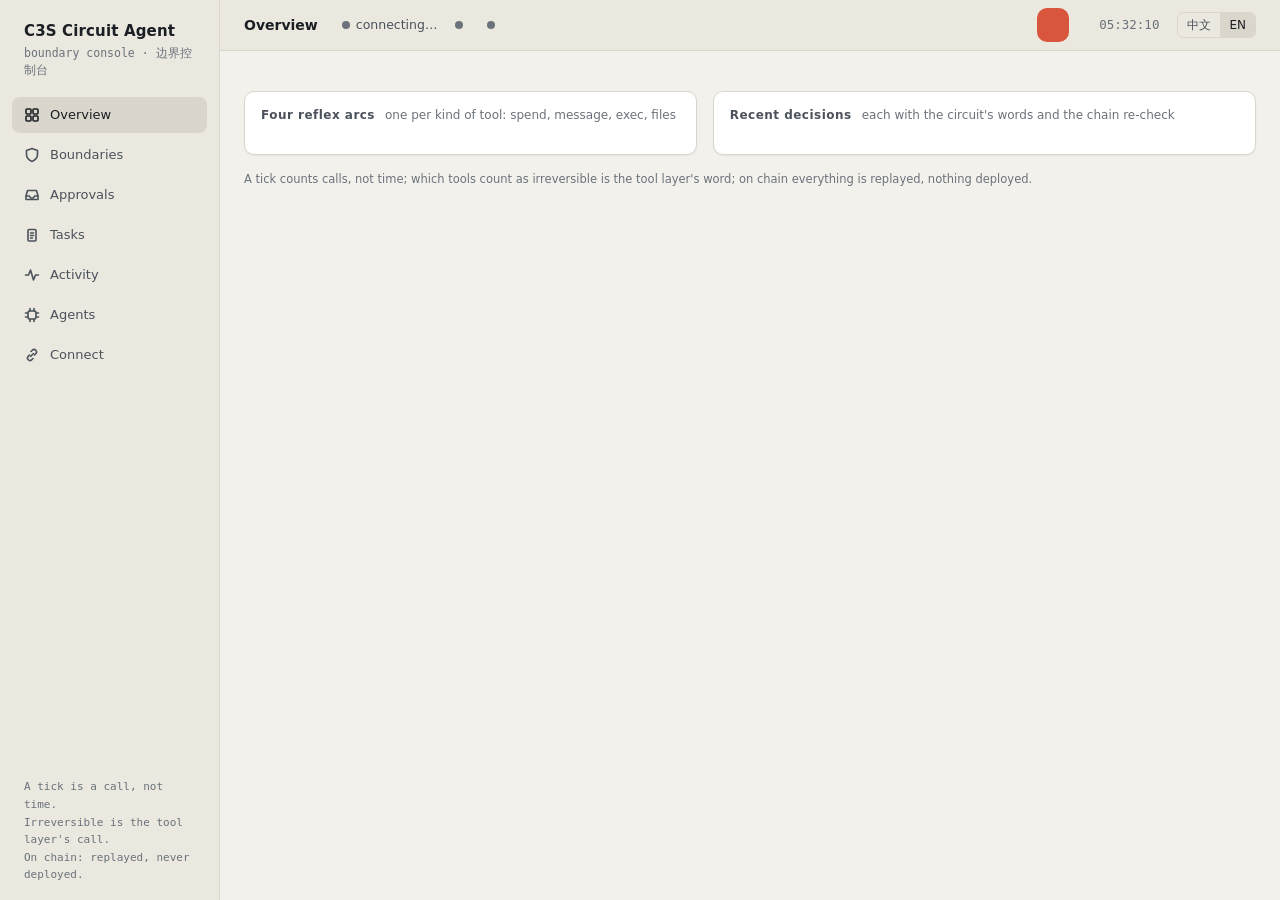
==== commit 6c41ff74: "The hold hint goes with the button, a chain disagreement never folds, and the NUL byte goes Three fo" ====
--- a/console/static/index.html
+++ b/console/static/index.html
@@ -291,6 +291,8 @@
 .resume button { min-height: 44px; }
 .stopdock { display: none; }
 .stopdock .note { text-align: center; font-size: 11px; margin-top: 4px; }   /* "hold for half a second": the dock says it, the desktop button's title does */
+/* under the latch (or on a phone that may not stop) there is nothing to hold for: the hint goes with the button */
+.stopdock .stopbtn:disabled + .note, .card.warn .actions:has(.stopbtn:disabled) + .note { display: none; }
 .why { margin: 3px 0 0; padding: 0; list-style: none; display: grid; gap: 2px; }
 .why li { font-family: var(--mono); font-size: 12px; color: var(--text); display: grid; grid-template-columns: 12px 1fr; gap: 4px; overflow-wrap: anywhere; }
 .why li::before { content: "↳"; color: var(--faint); }
@@ -1683,7 +1685,8 @@
 // entry is still in the transcript and a click shows them. Open runs are remembered by the
 // first entry's agent and tick, which do not move as new entries arrive.
 const AC_OPEN = new Set();
-const runKey = (e) => (e.kind === "request" && !e.error ? [e.agent, e.class || "exec", e.granted ? 1 : 0, (e.why || []).join("|"), e.task || ""].join(" ") : null);
+// A chain disagreement is never folded away: it is the one entry in a run a person must see.
+const runKey = (e) => (e.kind === "request" && !e.error && !(e.chain && e.chain.agrees === false) ? JSON.stringify([e.agent, e.class || "exec", e.granted ? 1 : 0, e.why || [], e.task || ""]) : null);
 function foldRuns(entries) {
   const out = [];
   for (const e of entries) {
